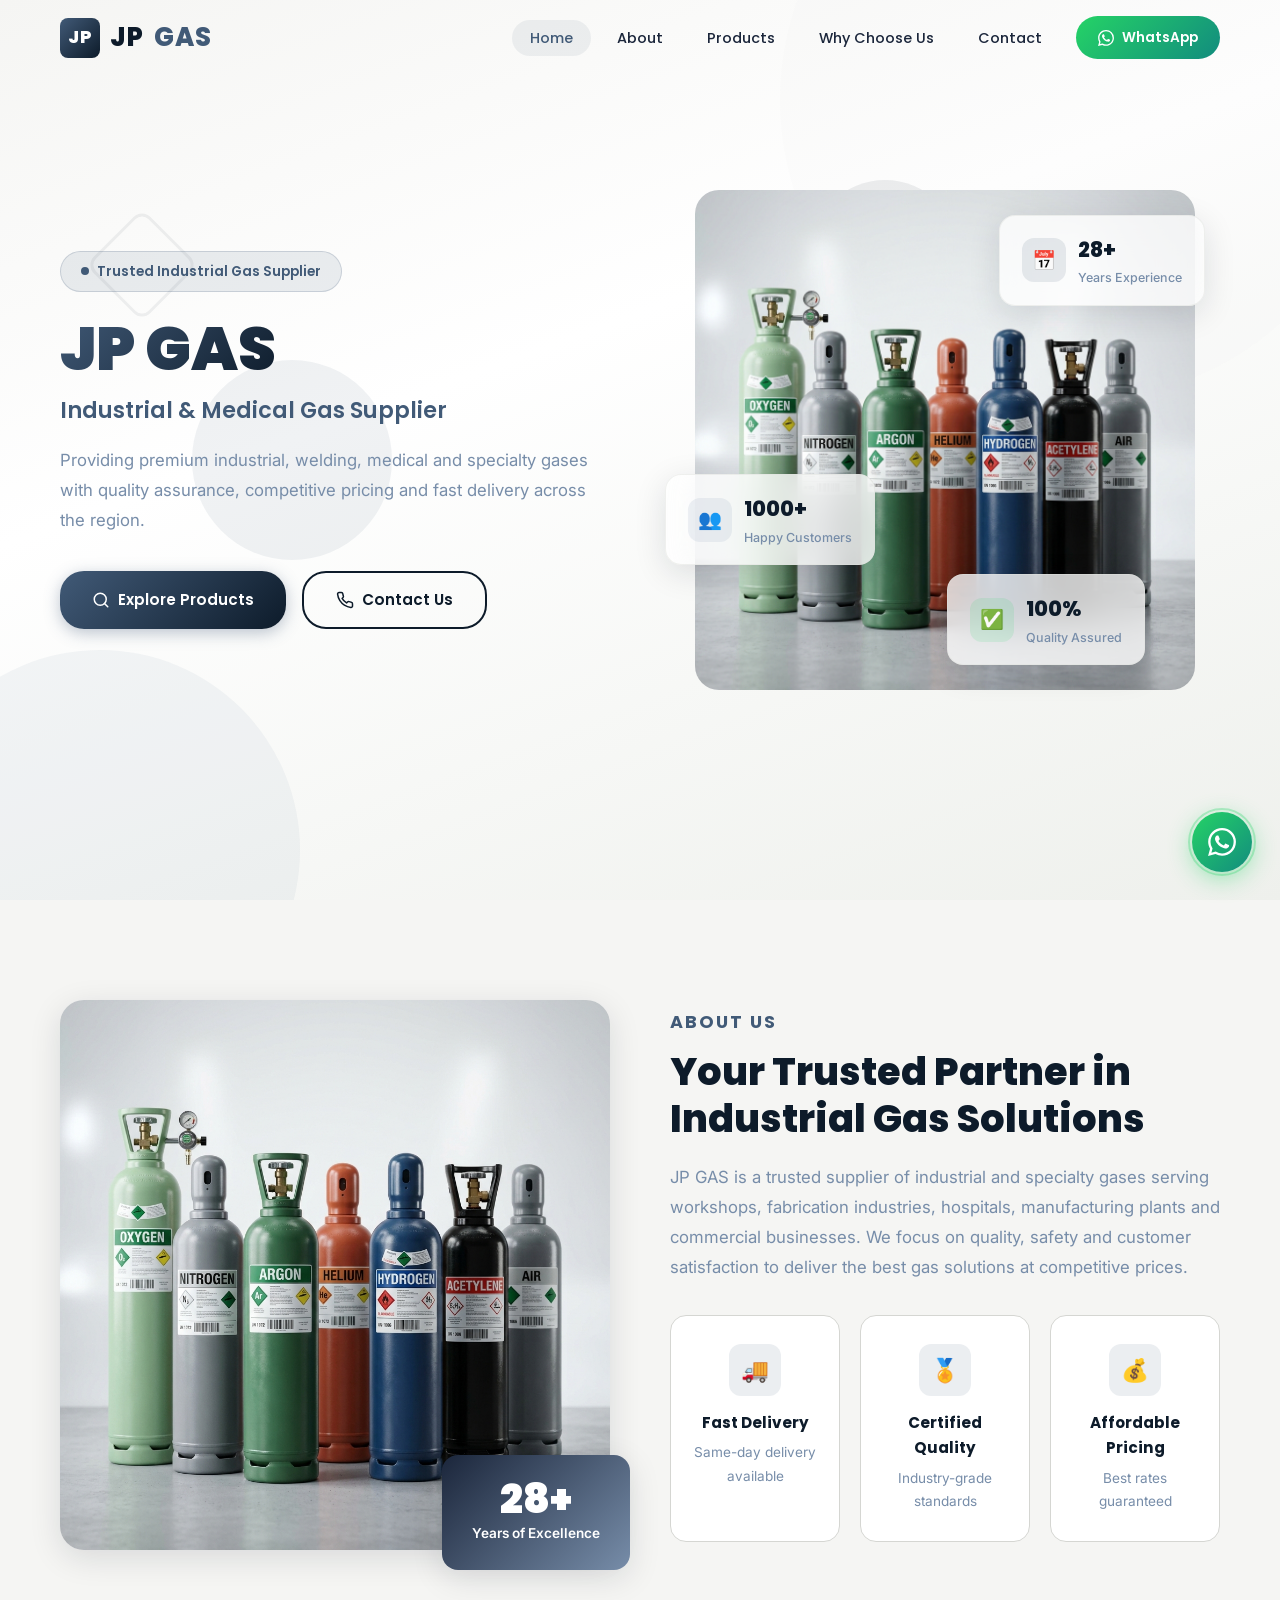
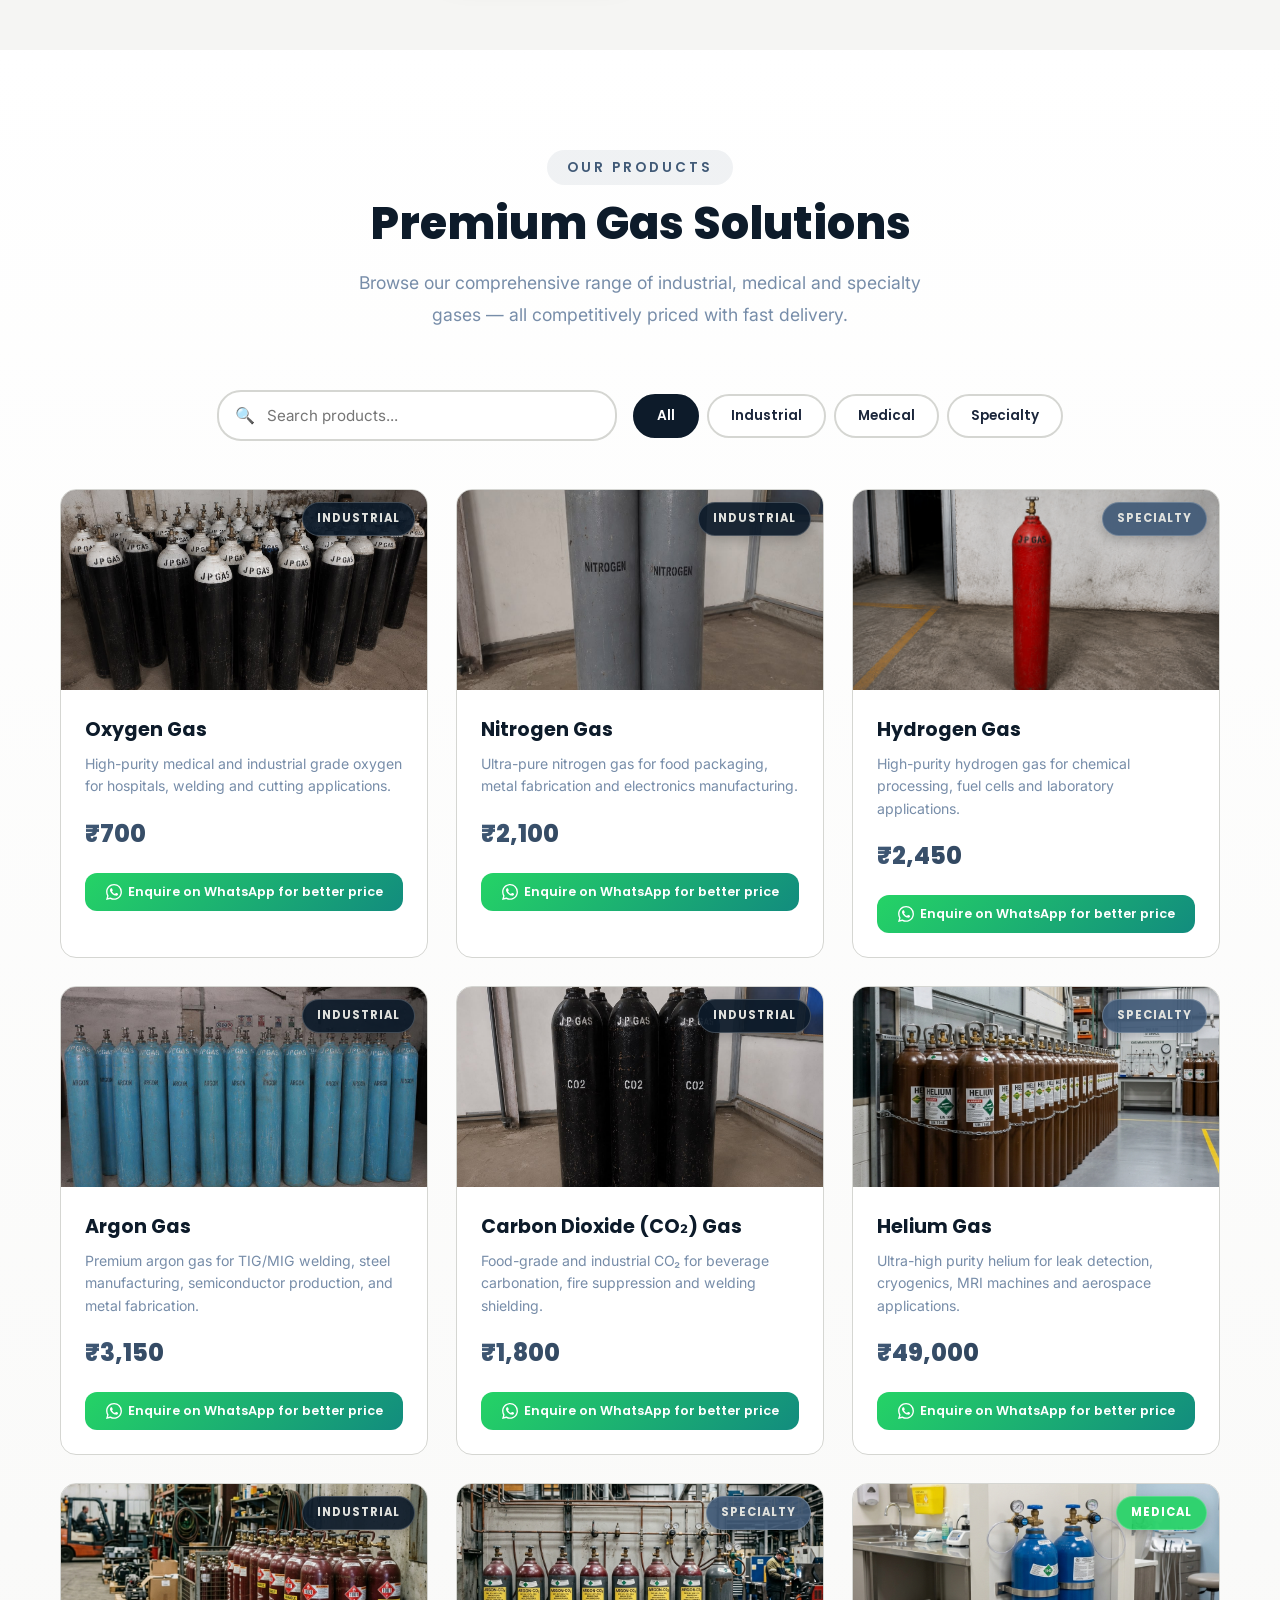
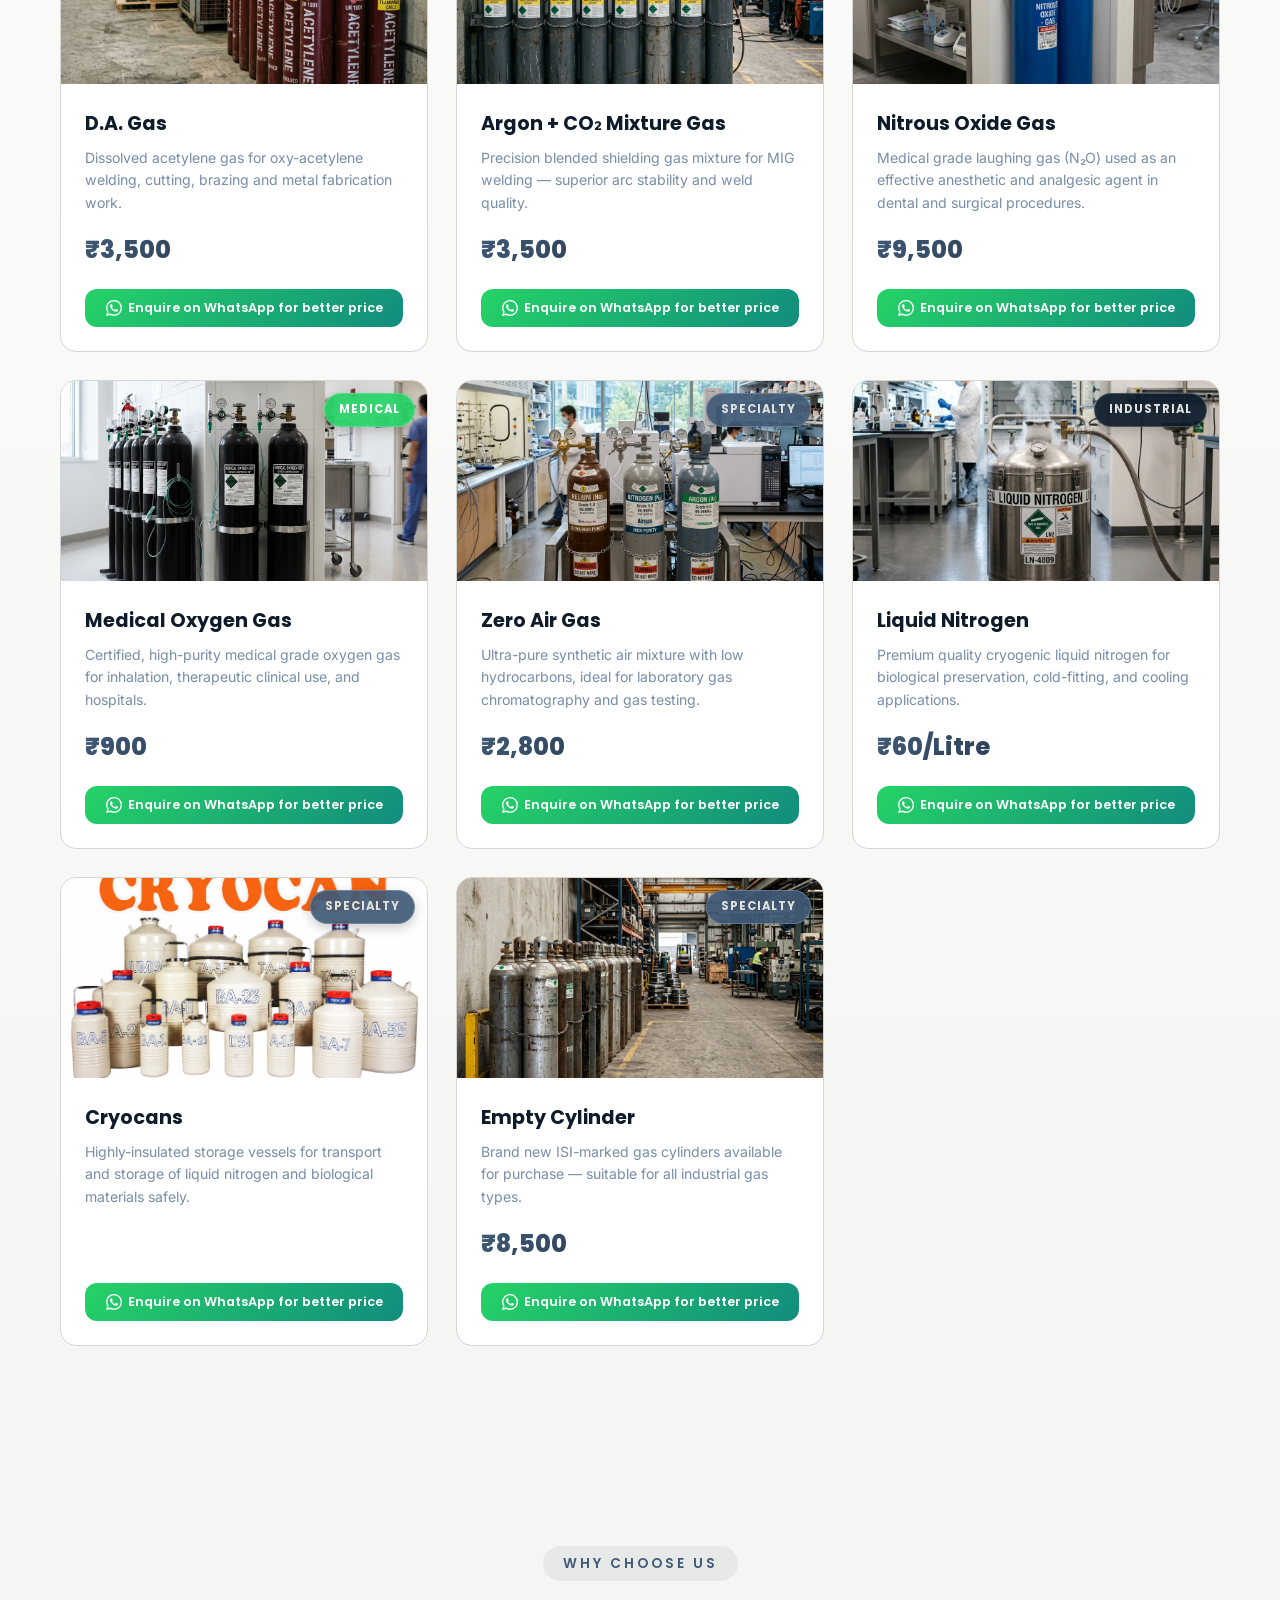
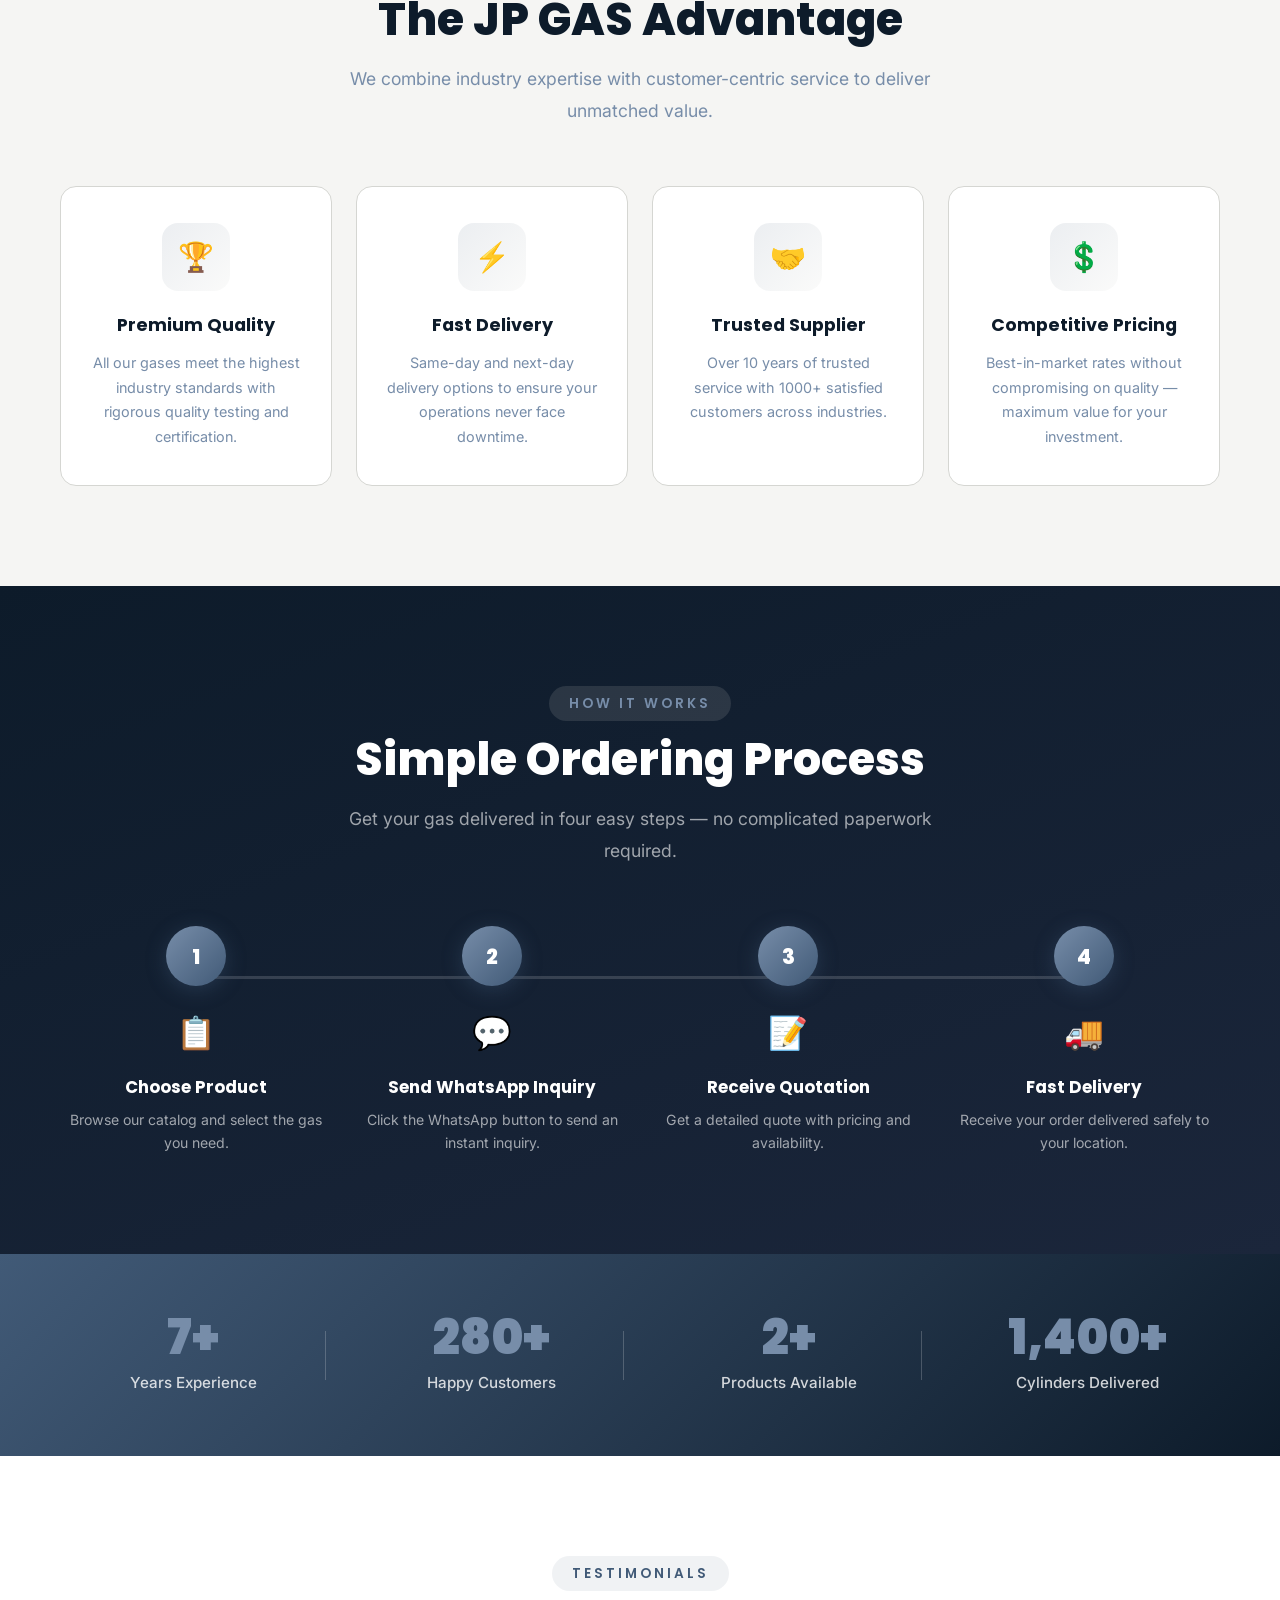
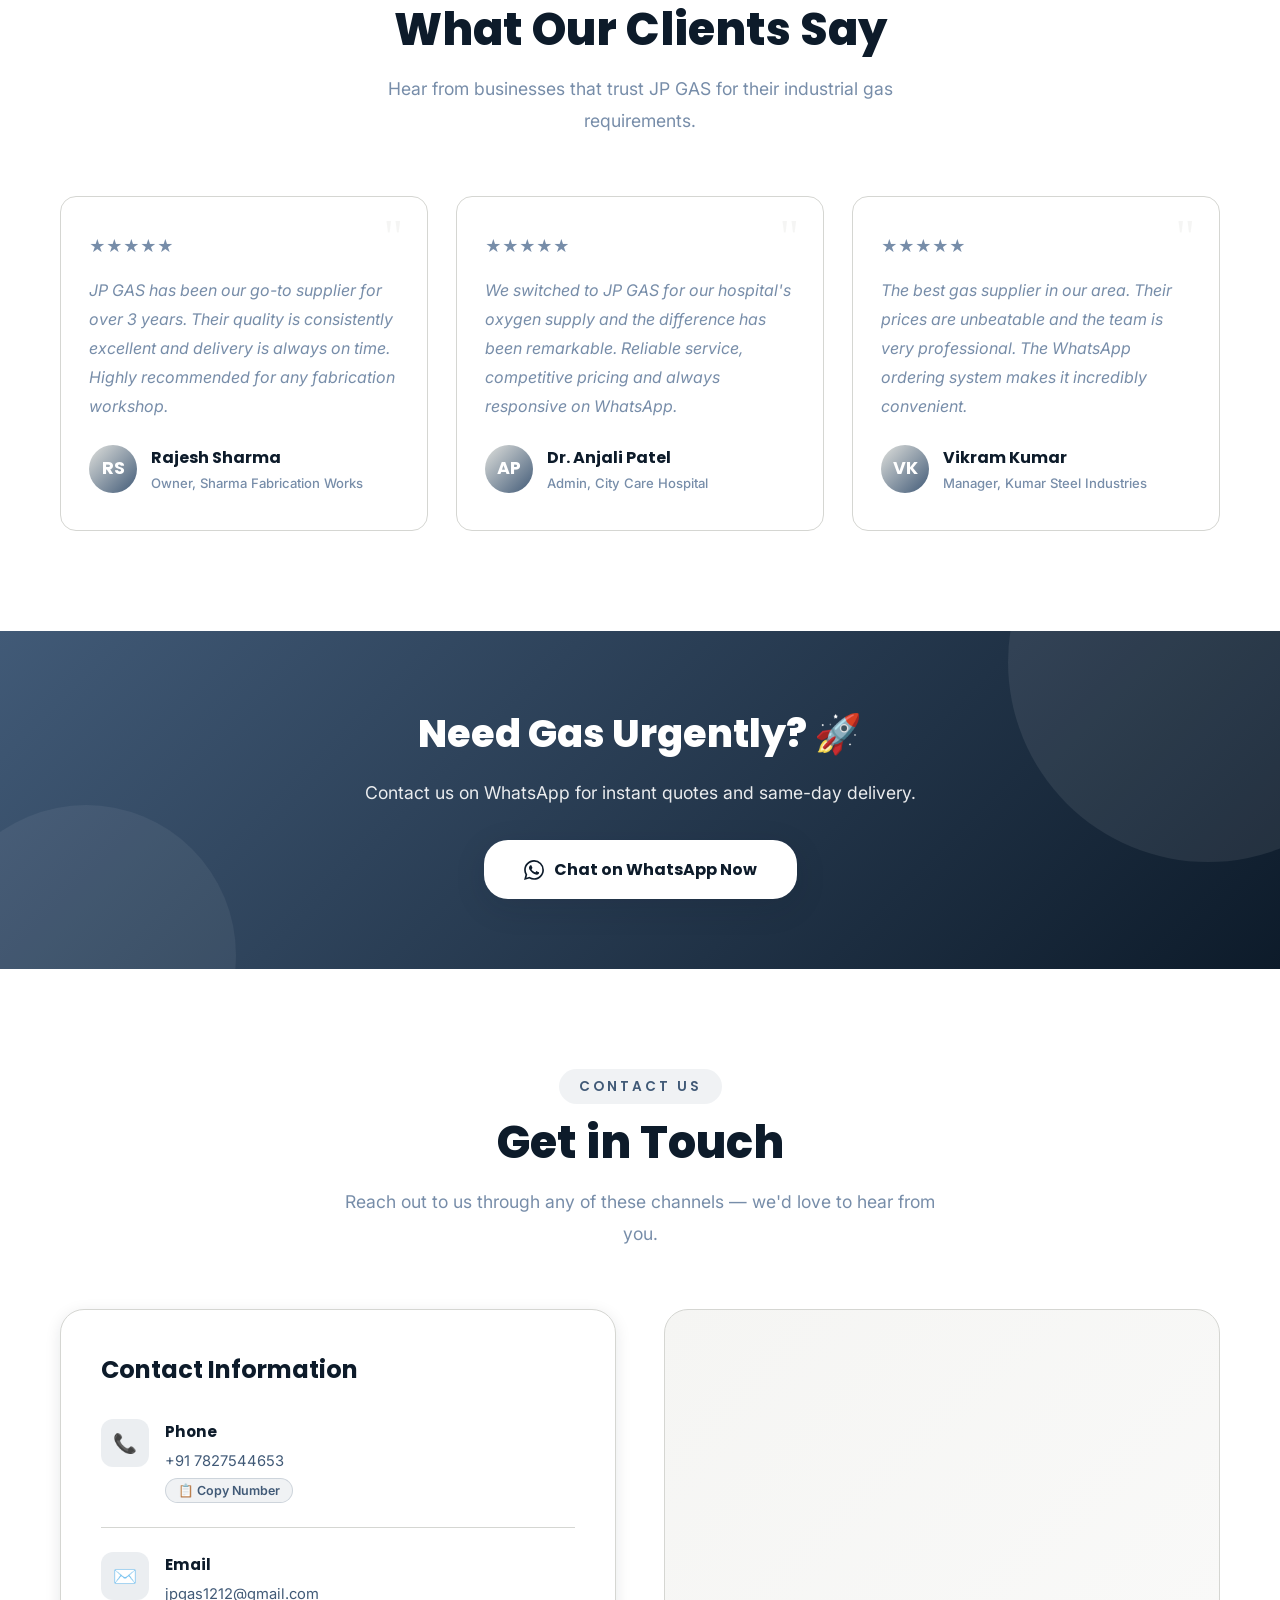
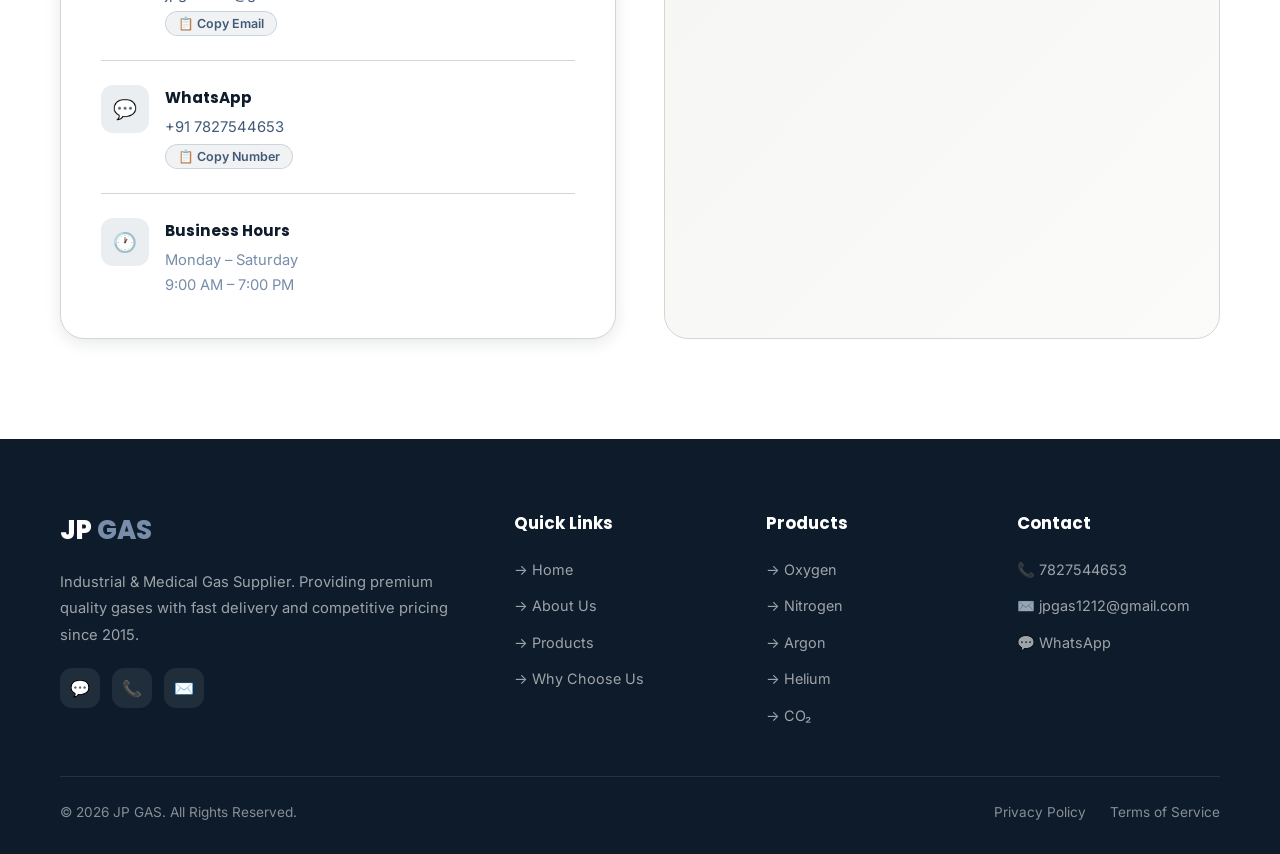
==== index.html @ a1e560f1 "feat: add hydrogen and medical oxygen product images and update asset references in index.html" ====
<!DOCTYPE html>
<html lang="en">
<head>
  <meta charset="UTF-8" />
  <meta name="viewport" content="width=device-width, initial-scale=1.0" />
  <title>JP GAS — Premium Industrial & Medical Gas Supplier</title>
  <meta name="description" content="JP GAS is a trusted supplier of industrial, welding, medical and specialty gases. Quality assured products with competitive pricing and fast delivery across the region." />

  <!-- Open Graph -->
  <meta property="og:title" content="JP GAS — Premium Industrial & Medical Gas Supplier" />
  <meta property="og:description" content="Providing premium industrial, welding, medical and specialty gases with quality assurance, competitive pricing and fast delivery." />
  <meta property="og:type" content="website" />
  <meta property="og:url" content="https://jpgas.in" />

  <!-- Favicon -->
  <link rel="icon" type="image/svg+xml" href="data:image/svg+xml,<svg xmlns='http://www.w3.org/2000/svg' viewBox='0 0 100 100'><text y='.9em' font-size='90'>⛽</text></svg>" />

  <!-- Google Fonts -->
  <link rel="preconnect" href="https://fonts.googleapis.com" />
  <link rel="preconnect" href="https://fonts.gstatic.com" crossorigin />
  <link href="https://fonts.googleapis.com/css2?family=Inter:wght@300;400;500;600;700;800;900&family=Poppins:wght@300;400;500;600;700;800;900&display=swap" rel="stylesheet" />

  <!-- Stylesheet -->
  <link rel="stylesheet" href="style.css" />
</head>
<body>

  <!-- ======== PRELOADER ======== -->
  <div class="preloader" id="preloader">
    <div class="preloader-content">
      <div class="preloader-logo">JP <span>GAS</span></div>
      <div class="preloader-bar"></div>
    </div>
  </div>

  <!-- ======== SCROLL PROGRESS ======== -->
  <div class="scroll-progress" id="scrollProgress"></div>

  <!-- ======== NAVBAR ======== -->
  <nav class="navbar" id="navbar">
    <div class="nav-container">
      <a href="#home" class="nav-logo">
        <div class="nav-logo-icon">JP</div>
        JP <span>GAS</span>
      </a>

      <ul class="nav-menu" id="navMenu">
        <li><a href="#home" class="nav-link active">Home</a></li>
        <li><a href="#about" class="nav-link">About</a></li>
        <li><a href="#products" class="nav-link">Products</a></li>
        <li><a href="#why-us" class="nav-link">Why Choose Us</a></li>
        <li><a href="#contact" class="nav-link">Contact</a></li>
        <li>
          <a href="https://wa.me/917827544653" target="_blank" rel="noopener" class="nav-wa-btn">
            <svg width="16" height="16" viewBox="0 0 24 24" fill="currentColor"><path d="M17.472 14.382c-.297-.149-1.758-.867-2.03-.967-.273-.099-.471-.148-.67.15-.197.297-.767.966-.94 1.164-.173.199-.347.223-.644.075-.297-.15-1.255-.463-2.39-1.475-.883-.788-1.48-1.761-1.653-2.059-.173-.297-.018-.458.13-.606.134-.133.298-.347.446-.52.149-.174.198-.298.298-.497.099-.198.05-.371-.025-.52-.075-.149-.669-1.612-.916-2.207-.242-.579-.487-.5-.669-.51-.173-.008-.371-.01-.57-.01-.198 0-.52.074-.792.372-.272.297-1.04 1.016-1.04 2.479 0 1.462 1.065 2.875 1.213 3.074.149.198 2.096 3.2 5.077 4.487.709.306 1.262.489 1.694.625.712.227 1.36.195 1.871.118.571-.085 1.758-.719 2.006-1.413.248-.694.248-1.289.173-1.413-.074-.124-.272-.198-.57-.347m-5.421 7.403h-.004a9.87 9.87 0 01-5.031-1.378l-.361-.214-3.741.982.998-3.648-.235-.374a9.86 9.86 0 01-1.51-5.26c.001-5.45 4.436-9.884 9.888-9.884 2.64 0 5.122 1.03 6.988 2.898a9.825 9.825 0 012.893 6.994c-.003 5.45-4.437 9.884-9.885 9.884m8.413-18.297A11.815 11.815 0 0012.05 0C5.495 0 .16 5.335.157 11.892c0 2.096.547 4.142 1.588 5.945L.057 24l6.305-1.654a11.882 11.882 0 005.683 1.448h.005c6.554 0 11.89-5.335 11.893-11.893a11.821 11.821 0 00-3.48-8.413z"/></svg>
            WhatsApp
          </a>
        </li>
      </ul>

      <div class="nav-hamburger" id="navHamburger" aria-label="Menu toggle">
        <span></span>
        <span></span>
        <span></span>
      </div>
    </div>
  </nav>

  <!-- ======== HERO SECTION ======== -->
  <section class="hero section" id="home">
    <div class="hero-bg-shapes">
      <div class="hero-shape hero-shape-1"></div>
      <div class="hero-shape hero-shape-2"></div>
      <div class="hero-shape hero-shape-3"></div>
      <div class="hero-shape hero-shape-4"></div>
      <div class="hero-geo hero-geo-1"></div>
      <div class="hero-geo hero-geo-2"></div>
    </div>

    <div class="container hero-container">
      <div class="hero-content">
        <div class="hero-badge">
          <span class="hero-badge-dot"></span>
          Trusted Industrial Gas Supplier
        </div>
        <h1 class="hero-title">
          <span>JP GAS</span>
        </h1>
        <p class="hero-subtitle">Industrial & Medical Gas Supplier</p>
        <p class="hero-description">
          Providing premium industrial, welding, medical and specialty gases with quality assurance, competitive pricing and fast delivery across the region.
        </p>
        <div class="hero-buttons">
          <a href="#products" class="btn btn-primary">
            <svg width="18" height="18" viewBox="0 0 24 24" fill="none" stroke="currentColor" stroke-width="2" stroke-linecap="round" stroke-linejoin="round"><circle cx="11" cy="11" r="8"/><line x1="21" y1="21" x2="16.65" y2="16.65"/></svg>
            Explore Products
          </a>
          <a href="#contact" class="btn btn-secondary">
            <svg width="18" height="18" viewBox="0 0 24 24" fill="none" stroke="currentColor" stroke-width="2" stroke-linecap="round" stroke-linejoin="round"><path d="M22 16.92v3a2 2 0 0 1-2.18 2 19.79 19.79 0 0 1-8.63-3.07 19.5 19.5 0 0 1-6-6 19.79 19.79 0 0 1-3.07-8.67A2 2 0 0 1 4.11 2h3a2 2 0 0 1 2 1.72c.127.96.361 1.903.7 2.81a2 2 0 0 1-.45 2.11L8.09 9.91a16 16 0 0 0 6 6l1.27-1.27a2 2 0 0 1 2.11-.45c.907.339 1.85.573 2.81.7A2 2 0 0 1 22 16.92z"/></svg>
            Contact Us
          </a>
        </div>
      </div>

      <div class="hero-visual">
        <div class="hero-image-wrapper">
          <div class="hero-image-glow"></div>
          <img src="images/hero-cylinders.png" alt="Industrial Gas Cylinders — JP GAS" loading="eager" />
          <div class="hero-stat hero-stat-1">
            <div class="hero-stat-icon blue">📅</div>
            <div>
              <div class="hero-stat-number" data-count="10">28+</div>
              <div class="hero-stat-label">Years Experience</div>
            </div>
          </div>
          <div class="hero-stat hero-stat-2">
            <div class="hero-stat-icon orange">👥</div>
            <div>
              <div class="hero-stat-number" data-count="1000">1000+</div>
              <div class="hero-stat-label">Happy Customers</div>
            </div>
          </div>
          <div class="hero-stat hero-stat-3">
            <div class="hero-stat-icon green">✅</div>
            <div>
              <div class="hero-stat-number">100%</div>
              <div class="hero-stat-label">Quality Assured</div>
            </div>
          </div>
        </div>
      </div>
    </div>
  </section>

  <!-- ======== ABOUT SECTION ======== -->
  <section class="about section" id="about">
    <div class="container">
      <div class="about-grid">
        <div class="about-visual fade-left">
          <img src="images/hero-cylinders.png" alt="JP GAS — About Us" class="about-image" loading="lazy" />
          <div class="about-experience-badge">
            <span class="number">28+</span>
            <span class="label">Years of Excellence</span>
          </div>
        </div>
        <div class="about-text fade-right">
          <h3>About Us</h3>
          <h2>Your Trusted Partner in Industrial Gas Solutions</h2>
          <p>
            JP GAS is a trusted supplier of industrial and specialty gases serving workshops, fabrication industries, hospitals, manufacturing plants and commercial businesses. We focus on quality, safety and customer satisfaction to deliver the best gas solutions at competitive prices.
          </p>
          <div class="about-features">
            <div class="feature-card stagger-1">
              <div class="feature-icon">🚚</div>
              <div class="feature-title">Fast Delivery</div>
              <div class="feature-text">Same-day delivery available</div>
            </div>
            <div class="feature-card stagger-2">
              <div class="feature-icon">🏅</div>
              <div class="feature-title">Certified Quality</div>
              <div class="feature-text">Industry-grade standards</div>
            </div>
            <div class="feature-card stagger-3">
              <div class="feature-icon">💰</div>
              <div class="feature-title">Affordable Pricing</div>
              <div class="feature-text">Best rates guaranteed</div>
            </div>
          </div>
        </div>
      </div>
    </div>
  </section>

  <!-- ======== PRODUCTS SECTION ======== -->
  <section class="products section" id="products">
    <div class="container">
      <div class="section-header fade-up">
        <span class="section-tag">Our Products</span>
        <h2 class="section-title">Premium Gas Solutions</h2>
        <p class="section-subtitle">Browse our comprehensive range of industrial, medical and specialty gases — all competitively priced with fast delivery.</p>
      </div>

      <div class="products-toolbar fade-up">
        <div class="search-wrapper">
          <span class="search-icon">🔍</span>
          <input type="text" id="productSearch" class="search-input" placeholder="Search products..." aria-label="Search products" />
        </div>
        <div class="filter-btns">
          <button class="filter-btn active" data-filter="all">All</button>
          <button class="filter-btn" data-filter="industrial">Industrial</button>
          <button class="filter-btn" data-filter="medical">Medical</button>
          <button class="filter-btn" data-filter="specialty">Specialty</button>
        </div>
      </div>

      <div class="products-grid" id="productsGrid">

        <!-- Oxygen -->
        <div class="product-card fade-up" data-category="industrial" data-name="Oxygen" data-price="₹700">
          <div class="product-image">
            <img src="images/oxygen.jpeg" alt="Oxygen Gas" />
            <span class="product-category-tag tag-industrial">Industrial</span>
          </div>
          <div class="product-info">
            <h3 class="product-name">Oxygen Gas</h3>
            <p class="product-description">High-purity medical and industrial grade oxygen for hospitals, welding and cutting applications.</p>
            <div class="product-price">₹700</div>
            <button class="product-whatsapp-btn" onclick="enquireWhatsApp('Oxygen','₹700')">
              <svg width="16" height="16" viewBox="0 0 24 24" fill="currentColor"><path d="M17.472 14.382c-.297-.149-1.758-.867-2.03-.967-.273-.099-.471-.148-.67.15-.197.297-.767.966-.94 1.164-.173.199-.347.223-.644.075-.297-.15-1.255-.463-2.39-1.475-.883-.788-1.48-1.761-1.653-2.059-.173-.297-.018-.458.13-.606.134-.133.298-.347.446-.52.149-.174.198-.298.298-.497.099-.198.05-.371-.025-.52-.075-.149-.669-1.612-.916-2.207-.242-.579-.487-.5-.669-.51-.173-.008-.371-.01-.57-.01-.198 0-.52.074-.792.372-.272.297-1.04 1.016-1.04 2.479 0 1.462 1.065 2.875 1.213 3.074.149.198 2.096 3.2 5.077 4.487.709.306 1.262.489 1.694.625.712.227 1.36.195 1.871.118.571-.085 1.758-.719 2.006-1.413.248-.694.248-1.289.173-1.413-.074-.124-.272-.198-.57-.347m-5.421 7.403h-.004a9.87 9.87 0 01-5.031-1.378l-.361-.214-3.741.982.998-3.648-.235-.374a9.86 9.86 0 01-1.51-5.26c.001-5.45 4.436-9.884 9.888-9.884 2.64 0 5.122 1.03 6.988 2.898a9.825 9.825 0 012.893 6.994c-.003 5.45-4.437 9.884-9.885 9.884m8.413-18.297A11.815 11.815 0 0012.05 0C5.495 0 .16 5.335.157 11.892c0 2.096.547 4.142 1.588 5.945L.057 24l6.305-1.654a11.882 11.882 0 005.683 1.448h.005c6.554 0 11.89-5.335 11.893-11.893a11.821 11.821 0 00-3.48-8.413z"/></svg>
              Enquire on WhatsApp for better price
            </button>
          </div>
        </div>

        <!-- Nitrogen -->
        <div class="product-card fade-up" data-category="industrial" data-name="Nitrogen" data-price="₹2100">
          <div class="product-image">
            <img src="images/nitrogen.jpeg" alt="Nitrogen Gas" />
            <span class="product-category-tag tag-industrial">Industrial</span>
          </div>
          <div class="product-info">
            <h3 class="product-name">Nitrogen Gas</h3>
            <p class="product-description">Ultra-pure nitrogen gas for food packaging, metal fabrication and electronics manufacturing.</p>
            <div class="product-price">₹2,100</div>
            <button class="product-whatsapp-btn" onclick="enquireWhatsApp('Nitrogen','₹2,100')">
              <svg width="16" height="16" viewBox="0 0 24 24" fill="currentColor"><path d="M17.472 14.382c-.297-.149-1.758-.867-2.03-.967-.273-.099-.471-.148-.67.15-.197.297-.767.966-.94 1.164-.173.199-.347.223-.644.075-.297-.15-1.255-.463-2.39-1.475-.883-.788-1.48-1.761-1.653-2.059-.173-.297-.018-.458.13-.606.134-.133.298-.347.446-.52.149-.174.198-.298.298-.497.099-.198.05-.371-.025-.52-.075-.149-.669-1.612-.916-2.207-.242-.579-.487-.5-.669-.51-.173-.008-.371-.01-.57-.01-.198 0-.52.074-.792.372-.272.297-1.04 1.016-1.04 2.479 0 1.462 1.065 2.875 1.213 3.074.149.198 2.096 3.2 5.077 4.487.709.306 1.262.489 1.694.625.712.227 1.36.195 1.871.118.571-.085 1.758-.719 2.006-1.413.248-.694.248-1.289.173-1.413-.074-.124-.272-.198-.57-.347m-5.421 7.403h-.004a9.87 9.87 0 01-5.031-1.378l-.361-.214-3.741.982.998-3.648-.235-.374a9.86 9.86 0 01-1.51-5.26c.001-5.45 4.436-9.884 9.888-9.884 2.64 0 5.122 1.03 6.988 2.898a9.825 9.825 0 012.893 6.994c-.003 5.45-4.437 9.884-9.885 9.884m8.413-18.297A11.815 11.815 0 0012.05 0C5.495 0 .16 5.335.157 11.892c0 2.096.547 4.142 1.588 5.945L.057 24l6.305-1.654a11.882 11.882 0 005.683 1.448h.005c6.554 0 11.89-5.335 11.893-11.893a11.821 11.821 0 00-3.48-8.413z"/></svg>
              Enquire on WhatsApp for better price
            </button>
          </div>
        </div>

        <!-- Hydrogen -->
        <div class="product-card fade-up" data-category="specialty" data-name="Hydrogen" data-price="₹2450">
          <div class="product-image">
            <img src="images/hydrogen1.png" alt="Hydrogen Gas" />
            <span class="product-category-tag tag-specialty">Specialty</span>
          </div>
          <div class="product-info">
            <h3 class="product-name">Hydrogen Gas</h3>
            <p class="product-description">High-purity hydrogen gas for chemical processing, fuel cells and laboratory applications.</p>
            <div class="product-price">₹2,450</div>
            <button class="product-whatsapp-btn" onclick="enquireWhatsApp('Hydrogen','₹2,450')">
              <svg width="16" height="16" viewBox="0 0 24 24" fill="currentColor"><path d="M17.472 14.382c-.297-.149-1.758-.867-2.03-.967-.273-.099-.471-.148-.67.15-.197.297-.767.966-.94 1.164-.173.199-.347.223-.644.075-.297-.15-1.255-.463-2.39-1.475-.883-.788-1.48-1.761-1.653-2.059-.173-.297-.018-.458.13-.606.134-.133.298-.347.446-.52.149-.174.198-.298.298-.497.099-.198.05-.371-.025-.52-.075-.149-.669-1.612-.916-2.207-.242-.579-.487-.5-.669-.51-.173-.008-.371-.01-.57-.01-.198 0-.52.074-.792.372-.272.297-1.04 1.016-1.04 2.479 0 1.462 1.065 2.875 1.213 3.074.149.198 2.096 3.2 5.077 4.487.709.306 1.262.489 1.694.625.712.227 1.36.195 1.871.118.571-.085 1.758-.719 2.006-1.413.248-.694.248-1.289.173-1.413-.074-.124-.272-.198-.57-.347m-5.421 7.403h-.004a9.87 9.87 0 01-5.031-1.378l-.361-.214-3.741.982.998-3.648-.235-.374a9.86 9.86 0 01-1.51-5.26c.001-5.45 4.436-9.884 9.888-9.884 2.64 0 5.122 1.03 6.988 2.898a9.825 9.825 0 012.893 6.994c-.003 5.45-4.437 9.884-9.885 9.884m8.413-18.297A11.815 11.815 0 0012.05 0C5.495 0 .16 5.335.157 11.892c0 2.096.547 4.142 1.588 5.945L.057 24l6.305-1.654a11.882 11.882 0 005.683 1.448h.005c6.554 0 11.89-5.335 11.893-11.893a11.821 11.821 0 00-3.48-8.413z"/></svg>
              Enquire on WhatsApp for better price
            </button>
          </div>
        </div>

        <!-- Argon -->
        <div class="product-card fade-up" data-category="industrial" data-name="Argon" data-price="₹3150">
          <div class="product-image">
            <img src="images/argon.jpeg" alt="Argon Gas" />
            <span class="product-category-tag tag-industrial">Industrial</span>
          </div>
          <div class="product-info">
            <h3 class="product-name">Argon Gas</h3>
            <p class="product-description">Premium argon gas for TIG/MIG welding, steel manufacturing, semiconductor production, and metal fabrication.</p>
            <div class="product-price">₹3,150</div>
            <button class="product-whatsapp-btn" onclick="enquireWhatsApp('Argon','₹3,150')">
              <svg width="16" height="16" viewBox="0 0 24 24" fill="currentColor"><path d="M17.472 14.382c-.297-.149-1.758-.867-2.03-.967-.273-.099-.471-.148-.67.15-.197.297-.767.966-.94 1.164-.173.199-.347.223-.644.075-.297-.15-1.255-.463-2.39-1.475-.883-.788-1.48-1.761-1.653-2.059-.173-.297-.018-.458.13-.606.134-.133.298-.347.446-.52.149-.174.198-.298.298-.497.099-.198.05-.371-.025-.52-.075-.149-.669-1.612-.916-2.207-.242-.579-.487-.5-.669-.51-.173-.008-.371-.01-.57-.01-.198 0-.52.074-.792.372-.272.297-1.04 1.016-1.04 2.479 0 1.462 1.065 2.875 1.213 3.074.149.198 2.096 3.2 5.077 4.487.709.306 1.262.489 1.694.625.712.227 1.36.195 1.871.118.571-.085 1.758-.719 2.006-1.413.248-.694.248-1.289.173-1.413-.074-.124-.272-.198-.57-.347m-5.421 7.403h-.004a9.87 9.87 0 01-5.031-1.378l-.361-.214-3.741.982.998-3.648-.235-.374a9.86 9.86 0 01-1.51-5.26c.001-5.45 4.436-9.884 9.888-9.884 2.64 0 5.122 1.03 6.988 2.898a9.825 9.825 0 012.893 6.994c-.003 5.45-4.437 9.884-9.885 9.884m8.413-18.297A11.815 11.815 0 0012.05 0C5.495 0 .16 5.335.157 11.892c0 2.096.547 4.142 1.588 5.945L.057 24l6.305-1.654a11.882 11.882 0 005.683 1.448h.005c6.554 0 11.89-5.335 11.893-11.893a11.821 11.821 0 00-3.48-8.413z"/></svg>
              Enquire on WhatsApp for better price
            </button>
          </div>
        </div>

        <!-- Carbon Dioxide -->
        <div class="product-card fade-up" data-category="industrial" data-name="Carbon Dioxide" data-price="₹1800">
          <div class="product-image">
            <img src="images/co2.jpeg" alt="Carbon Dioxide Gas" />
            <span class="product-category-tag tag-industrial">Industrial</span>
          </div>
          <div class="product-info">
            <h3 class="product-name">Carbon Dioxide (CO₂) Gas</h3>
            <p class="product-description">Food-grade and industrial CO₂ for beverage carbonation, fire suppression and welding shielding.</p>
            <div class="product-price">₹1,800</div>
            <button class="product-whatsapp-btn" onclick="enquireWhatsApp('Carbon Dioxide (CO₂)','₹1,800')">
              <svg width="16" height="16" viewBox="0 0 24 24" fill="currentColor"><path d="M17.472 14.382c-.297-.149-1.758-.867-2.03-.967-.273-.099-.471-.148-.67.15-.197.297-.767.966-.94 1.164-.173.199-.347.223-.644.075-.297-.15-1.255-.463-2.39-1.475-.883-.788-1.48-1.761-1.653-2.059-.173-.297-.018-.458.13-.606.134-.133.298-.347.446-.52.149-.174.198-.298.298-.497.099-.198.05-.371-.025-.52-.075-.149-.669-1.612-.916-2.207-.242-.579-.487-.5-.669-.51-.173-.008-.371-.01-.57-.01-.198 0-.52.074-.792.372-.272.297-1.04 1.016-1.04 2.479 0 1.462 1.065 2.875 1.213 3.074.149.198 2.096 3.2 5.077 4.487.709.306 1.262.489 1.694.625.712.227 1.36.195 1.871.118.571-.085 1.758-.719 2.006-1.413.248-.694.248-1.289.173-1.413-.074-.124-.272-.198-.57-.347m-5.421 7.403h-.004a9.87 9.87 0 01-5.031-1.378l-.361-.214-3.741.982.998-3.648-.235-.374a9.86 9.86 0 01-1.51-5.26c.001-5.45 4.436-9.884 9.888-9.884 2.64 0 5.122 1.03 6.988 2.898a9.825 9.825 0 012.893 6.994c-.003 5.45-4.437 9.884-9.885 9.884m8.413-18.297A11.815 11.815 0 0012.05 0C5.495 0 .16 5.335.157 11.892c0 2.096.547 4.142 1.588 5.945L.057 24l6.305-1.654a11.882 11.882 0 005.683 1.448h.005c6.554 0 11.89-5.335 11.893-11.893a11.821 11.821 0 00-3.48-8.413z"/></svg>
              Enquire on WhatsApp for better price
            </button>
          </div>
        </div>

        <!-- Helium -->
        <div class="product-card fade-up" data-category="specialty" data-name="Helium" data-price="₹49000">
          <div class="product-image">
            <img src="images/helium.jpeg" alt="Helium Gas" />
            <span class="product-category-tag tag-specialty">Specialty</span>
          </div>
          <div class="product-info">
            <h3 class="product-name">Helium Gas</h3>
            <p class="product-description">Ultra-high purity helium for leak detection, cryogenics, MRI machines and aerospace applications.</p>
            <div class="product-price">₹49,000</div>
            <button class="product-whatsapp-btn" onclick="enquireWhatsApp('Helium','₹49,000')">
              <svg width="16" height="16" viewBox="0 0 24 24" fill="currentColor"><path d="M17.472 14.382c-.297-.149-1.758-.867-2.03-.967-.273-.099-.471-.148-.67.15-.197.297-.767.966-.94 1.164-.173.199-.347.223-.644.075-.297-.15-1.255-.463-2.39-1.475-.883-.788-1.48-1.761-1.653-2.059-.173-.297-.018-.458.13-.606.134-.133.298-.347.446-.52.149-.174.198-.298.298-.497.099-.198.05-.371-.025-.52-.075-.149-.669-1.612-.916-2.207-.242-.579-.487-.5-.669-.51-.173-.008-.371-.01-.57-.01-.198 0-.52.074-.792.372-.272.297-1.04 1.016-1.04 2.479 0 1.462 1.065 2.875 1.213 3.074.149.198 2.096 3.2 5.077 4.487.709.306 1.262.489 1.694.625.712.227 1.36.195 1.871.118.571-.085 1.758-.719 2.006-1.413.248-.694.248-1.289.173-1.413-.074-.124-.272-.198-.57-.347m-5.421 7.403h-.004a9.87 9.87 0 01-5.031-1.378l-.361-.214-3.741.982.998-3.648-.235-.374a9.86 9.86 0 01-1.51-5.26c.001-5.45 4.436-9.884 9.888-9.884 2.64 0 5.122 1.03 6.988 2.898a9.825 9.825 0 012.893 6.994c-.003 5.45-4.437 9.884-9.885 9.884m8.413-18.297A11.815 11.815 0 0012.05 0C5.495 0 .16 5.335.157 11.892c0 2.096.547 4.142 1.588 5.945L.057 24l6.305-1.654a11.882 11.882 0 005.683 1.448h.005c6.554 0 11.89-5.335 11.893-11.893a11.821 11.821 0 00-3.48-8.413z"/></svg>
              Enquire on WhatsApp for better price
            </button>
          </div>
        </div>

        <!-- D.A. Gas -->
        <div class="product-card fade-up" data-category="industrial" data-name="D.A. Gas" data-price="₹3500">
          <div class="product-image">
            <img src="images/da_gas.jpeg" alt="D.A. Gas" />
            <span class="product-category-tag tag-industrial">Industrial</span>
          </div>
          <div class="product-info">
            <h3 class="product-name">D.A. Gas</h3>
            <p class="product-description">Dissolved acetylene gas for oxy-acetylene welding, cutting, brazing and metal fabrication work.</p>
            <div class="product-price">₹3,500</div>
            <button class="product-whatsapp-btn" onclick="enquireWhatsApp('D.A. Gas','₹3,500')">
              <svg width="16" height="16" viewBox="0 0 24 24" fill="currentColor"><path d="M17.472 14.382c-.297-.149-1.758-.867-2.03-.967-.273-.099-.471-.148-.67.15-.197.297-.767.966-.94 1.164-.173.199-.347.223-.644.075-.297-.15-1.255-.463-2.39-1.475-.883-.788-1.48-1.761-1.653-2.059-.173-.297-.018-.458.13-.606.134-.133.298-.347.446-.52.149-.174.198-.298.298-.497.099-.198.05-.371-.025-.52-.075-.149-.669-1.612-.916-2.207-.242-.579-.487-.5-.669-.51-.173-.008-.371-.01-.57-.01-.198 0-.52.074-.792.372-.272.297-1.04 1.016-1.04 2.479 0 1.462 1.065 2.875 1.213 3.074.149.198 2.096 3.2 5.077 4.487.709.306 1.262.489 1.694.625.712.227 1.36.195 1.871.118.571-.085 1.758-.719 2.006-1.413.248-.694.248-1.289.173-1.413-.074-.124-.272-.198-.57-.347m-5.421 7.403h-.004a9.87 9.87 0 01-5.031-1.378l-.361-.214-3.741.982.998-3.648-.235-.374a9.86 9.86 0 01-1.51-5.26c.001-5.45 4.436-9.884 9.888-9.884 2.64 0 5.122 1.03 6.988 2.898a9.825 9.825 0 012.893 6.994c-.003 5.45-4.437 9.884-9.885 9.884m8.413-18.297A11.815 11.815 0 0012.05 0C5.495 0 .16 5.335.157 11.892c0 2.096.547 4.142 1.588 5.945L.057 24l6.305-1.654a11.882 11.882 0 005.683 1.448h.005c6.554 0 11.89-5.335 11.893-11.893a11.821 11.821 0 00-3.48-8.413z"/></svg>
              Enquire on WhatsApp for better price
            </button>
          </div>
        </div>

        <!-- Argon + CO₂ Mixture -->
        <div class="product-card fade-up" data-category="specialty" data-name="Argon + CO₂ Mixture" data-price="₹3500">
          <div class="product-image">
            <img src="images/argon_co2.jpeg" alt="Argon + CO₂ Mixture Gas" />
            <span class="product-category-tag tag-specialty">Specialty</span>
          </div>
          <div class="product-info">
            <h3 class="product-name">Argon + CO₂ Mixture Gas</h3>
            <p class="product-description">Precision blended shielding gas mixture for MIG welding — superior arc stability and weld quality.</p>
            <div class="product-price">₹3,500</div>
            <button class="product-whatsapp-btn" onclick="enquireWhatsApp('Argon + CO₂ Mixture','₹3,500')">
              <svg width="16" height="16" viewBox="0 0 24 24" fill="currentColor"><path d="M17.472 14.382c-.297-.149-1.758-.867-2.03-.967-.273-.099-.471-.148-.67.15-.197.297-.767.966-.94 1.164-.173.199-.347.223-.644.075-.297-.15-1.255-.463-2.39-1.475-.883-.788-1.48-1.761-1.653-2.059-.173-.297-.018-.458.13-.606.134-.133.298-.347.446-.52.149-.174.198-.298.298-.497.099-.198.05-.371-.025-.52-.075-.149-.669-1.612-.916-2.207-.242-.579-.487-.5-.669-.51-.173-.008-.371-.01-.57-.01-.198 0-.52.074-.792.372-.272.297-1.04 1.016-1.04 2.479 0 1.462 1.065 2.875 1.213 3.074.149.198 2.096 3.2 5.077 4.487.709.306 1.262.489 1.694.625.712.227 1.36.195 1.871.118.571-.085 1.758-.719 2.006-1.413.248-.694.248-1.289.173-1.413-.074-.124-.272-.198-.57-.347m-5.421 7.403h-.004a9.87 9.87 0 01-5.031-1.378l-.361-.214-3.741.982.998-3.648-.235-.374a9.86 9.86 0 01-1.51-5.26c.001-5.45 4.436-9.884 9.888-9.884 2.64 0 5.122 1.03 6.988 2.898a9.825 9.825 0 012.893 6.994c-.003 5.45-4.437 9.884-9.885 9.884m8.413-18.297A11.815 11.815 0 0012.05 0C5.495 0 .16 5.335.157 11.892c0 2.096.547 4.142 1.588 5.945L.057 24l6.305-1.654a11.882 11.882 0 005.683 1.448h.005c6.554 0 11.89-5.335 11.893-11.893a11.821 11.821 0 00-3.48-8.413z"/></svg>
              Enquire on WhatsApp for better price
            </button>
          </div>
        </div>

        <!-- Nitrous Oxide Gas -->
        <div class="product-card fade-up" data-category="medical" data-name="Nitrous Oxide" data-price="₹9500">
          <div class="product-image">
            <img src="images/nitrous_oxide.jpeg" alt="Nitrous Oxide Gas" />
            <span class="product-category-tag tag-medical">Medical</span>
          </div>
          <div class="product-info">
            <h3 class="product-name">Nitrous Oxide Gas</h3>
            <p class="product-description">Medical grade laughing gas (N₂O) used as an effective anesthetic and analgesic agent in dental and surgical procedures.</p>
            <div class="product-price">₹9,500</div>
            <button class="product-whatsapp-btn" onclick="enquireWhatsApp('Nitrous Oxide Gas','₹9,500')">
              <svg width="16" height="16" viewBox="0 0 24 24" fill="currentColor"><path d="M17.472 14.382c-.297-.149-1.758-.867-2.03-.967-.273-.099-.471-.148-.67.15-.197.297-.767.966-.94 1.164-.173.199-.347.223-.644.075-.297-.15-1.255-.463-2.39-1.475-.883-.788-1.48-1.761-1.653-2.059-.173-.297-.018-.458.13-.606.134-.133.298-.347.446-.52.149-.174.198-.298.298-.497.099-.198.05-.371-.025-.52-.075-.149-.669-1.612-.916-2.207-.242-.579-.487-.5-.669-.51-.173-.008-.371-.01-.57-.01-.198 0-.52.074-.792.372-.272.297-1.04 1.016-1.04 2.479 0 1.462 1.065 2.875 1.213 3.074.149.198 2.096 3.2 5.077 4.487.709.306 1.262.489 1.694.625.712.227 1.36.195 1.871.118.571-.085 1.758-.719 2.006-1.413.248-.694.248-1.289.173-1.413-.074-.124-.272-.198-.57-.347m-5.421 7.403h-.004a9.87 9.87 0 01-5.031-1.378l-.361-.214-3.741.982.998-3.648-.235-.374a9.86 9.86 0 01-1.51-5.26c.001-5.45 4.436-9.884 9.888-9.884 2.64 0 5.122 1.03 6.988 2.898a9.825 9.825 0 012.893 6.994c-.003 5.45-4.437 9.884-9.885 9.884m8.413-18.297A11.815 11.815 0 0012.05 0C5.495 0 .16 5.335.157 11.892c0 2.096.547 4.142 1.588 5.945L.057 24l6.305-1.654a11.882 11.882 0 005.683 1.448h.005c6.554 0 11.89-5.335 11.893-11.893a11.821 11.821 0 00-3.48-8.413z"/></svg>
              Enquire on WhatsApp for better price
            </button>
          </div>
        </div>

        <!-- Medical Oxygen Gas -->
        <div class="product-card fade-up" data-category="medical" data-name="Medical Oxygen" data-price="₹900">
          <div class="product-image">
            <img src="images/medicaloxy.png" alt="Medical Oxygen Gas" />
            <span class="product-category-tag tag-medical">Medical</span>
          </div>
          <div class="product-info">
            <h3 class="product-name">Medical Oxygen Gas</h3>
            <p class="product-description">Certified, high-purity medical grade oxygen gas for inhalation, therapeutic clinical use, and hospitals.</p>
            <div class="product-price">₹900</div>
            <button class="product-whatsapp-btn" onclick="enquireWhatsApp('Medical Oxygen Gas','₹900')">
              <svg width="16" height="16" viewBox="0 0 24 24" fill="currentColor"><path d="M17.472 14.382c-.297-.149-1.758-.867-2.03-.967-.273-.099-.471-.148-.67.15-.197.297-.767.966-.94 1.164-.173.199-.347.223-.644.075-.297-.15-1.255-.463-2.39-1.475-.883-.788-1.48-1.761-1.653-2.059-.173-.297-.018-.458.13-.606.134-.133.298-.347.446-.52.149-.174.198-.298.298-.497.099-.198.05-.371-.025-.52-.075-.149-.669-1.612-.916-2.207-.242-.579-.487-.5-.669-.51-.173-.008-.371-.01-.57-.01-.198 0-.52.074-.792.372-.272.297-1.04 1.016-1.04 2.479 0 1.462 1.065 2.875 1.213 3.074.149.198 2.096 3.2 5.077 4.487.709.306 1.262.489 1.694.625.712.227 1.36.195 1.871.118.571-.085 1.758-.719 2.006-1.413.248-.694.248-1.289.173-1.413-.074-.124-.272-.198-.57-.347m-5.421 7.403h-.004a9.87 9.87 0 01-5.031-1.378l-.361-.214-3.741.982.998-3.648-.235-.374a9.86 9.86 0 01-1.51-5.26c.001-5.45 4.436-9.884 9.888-9.884 2.64 0 5.122 1.03 6.988 2.898a9.825 9.825 0 012.893 6.994c-.003 5.45-4.437 9.884-9.885 9.884m8.413-18.297A11.815 11.815 0 0012.05 0C5.495 0 .16 5.335.157 11.892c0 2.096.547 4.142 1.588 5.945L.057 24l6.305-1.654a11.882 11.882 0 005.683 1.448h.005c6.554 0 11.89-5.335 11.893-11.893a11.821 11.821 0 00-3.48-8.413z"/></svg>
              Enquire on WhatsApp for better price
            </button>
          </div>
        </div>

        <!-- Zero Air Gas -->
        <div class="product-card fade-up" data-category="specialty" data-name="Zero Air" data-price="₹2800">
          <div class="product-image">
            <img src="images/zero_air.jpeg" alt="Zero Air Gas" />
            <span class="product-category-tag tag-specialty">Specialty</span>
          </div>
          <div class="product-info">
            <h3 class="product-name">Zero Air Gas</h3>
            <p class="product-description">Ultra-pure synthetic air mixture with low hydrocarbons, ideal for laboratory gas chromatography and gas testing.</p>
            <div class="product-price">₹2,800</div>
            <button class="product-whatsapp-btn" onclick="enquireWhatsApp('Zero Air Gas','₹2,800')">
              <svg width="16" height="16" viewBox="0 0 24 24" fill="currentColor"><path d="M17.472 14.382c-.297-.149-1.758-.867-2.03-.967-.273-.099-.471-.148-.67.15-.197.297-.767.966-.94 1.164-.173.199-.347.223-.644.075-.297-.15-1.255-.463-2.39-1.475-.883-.788-1.48-1.761-1.653-2.059-.173-.297-.018-.458.13-.606.134-.133.298-.347.446-.52.149-.174.198-.298.298-.497.099-.198.05-.371-.025-.52-.075-.149-.669-1.612-.916-2.207-.242-.579-.487-.5-.669-.51-.173-.008-.371-.01-.57-.01-.198 0-.52.074-.792.372-.272.297-1.04 1.016-1.04 2.479 0 1.462 1.065 2.875 1.213 3.074.149.198 2.096 3.2 5.077 4.487.709.306 1.262.489 1.694.625.712.227 1.36.195 1.871.118.571-.085 1.758-.719 2.006-1.413.248-.694.248-1.289.173-1.413-.074-.124-.272-.198-.57-.347m-5.421 7.403h-.004a9.87 9.87 0 01-5.031-1.378l-.361-.214-3.741.982.998-3.648-.235-.374a9.86 9.86 0 01-1.51-5.26c.001-5.45 4.436-9.884 9.888-9.884 2.64 0 5.122 1.03 6.988 2.898a9.825 9.825 0 012.893 6.994c-.003 5.45-4.437 9.884-9.885 9.884m8.413-18.297A11.815 11.815 0 0012.05 0C5.495 0 .16 5.335.157 11.892c0 2.096.547 4.142 1.588 5.945L.057 24l6.305-1.654a11.882 11.882 0 005.683 1.448h.005c6.554 0 11.89-5.335 11.893-11.893a11.821 11.821 0 00-3.48-8.413z"/></svg>
              Enquire on WhatsApp for better price
            </button>
          </div>
        </div>

        <!-- Liquid Nitrogen -->
        <div class="product-card fade-up" data-category="industrial" data-name="Liquid Nitrogen" data-price="₹4500">
          <div class="product-image">
            <img src="images/liquid_nitrogen.jpeg" alt="Liquid Nitrogen" />
            <span class="product-category-tag tag-industrial">Industrial</span>
          </div>
          <div class="product-info">
            <h3 class="product-name">Liquid Nitrogen</h3>
            <p class="product-description">Premium quality cryogenic liquid nitrogen for biological preservation, cold-fitting, and cooling applications.</p>
            <div class="product-price">₹60/Litre</div>
            <button class="product-whatsapp-btn" onclick="enquireWhatsApp('Liquid Nitrogen','₹4,500')">
              <svg width="16" height="16" viewBox="0 0 24 24" fill="currentColor"><path d="M17.472 14.382c-.297-.149-1.758-.867-2.03-.967-.273-.099-.471-.148-.67.15-.197.297-.767.966-.94 1.164-.173.199-.347.223-.644.075-.297-.15-1.255-.463-2.39-1.475-.883-.788-1.48-1.761-1.653-2.059-.173-.297-.018-.458.13-.606.134-.133.298-.347.446-.52.149-.174.198-.298.298-.497.099-.198.05-.371-.025-.52-.075-.149-.669-1.612-.916-2.207-.242-.579-.487-.5-.669-.51-.173-.008-.371-.01-.57-.01-.198 0-.52.074-.792.372-.272.297-1.04 1.016-1.04 2.479 0 1.462 1.065 2.875 1.213 3.074.149.198 2.096 3.2 5.077 4.487.709.306 1.262.489 1.694.625.712.227 1.36.195 1.871.118.571-.085 1.758-.719 2.006-1.413.248-.694.248-1.289.173-1.413-.074-.124-.272-.198-.57-.347m-5.421 7.403h-.004a9.87 9.87 0 01-5.031-1.378l-.361-.214-3.741.982.998-3.648-.235-.374a9.86 9.86 0 01-1.51-5.26c.001-5.45 4.436-9.884 9.888-9.884 2.64 0 5.122 1.03 6.988 2.898a9.825 9.825 0 012.893 6.994c-.003 5.45-4.437 9.884-9.885 9.884m8.413-18.297A11.815 11.815 0 0012.05 0C5.495 0 .16 5.335.157 11.892c0 2.096.547 4.142 1.588 5.945L.057 24l6.305-1.654a11.882 11.882 0 005.683 1.448h.005c6.554 0 11.89-5.335 11.893-11.893a11.821 11.821 0 00-3.48-8.413z"/></svg>
              Enquire on WhatsApp for better price
            </button>
          </div>
        </div>

        <!-- Cryocans -->
        <div class="product-card fade-up" data-category="specialty" data-name="Cryocans" data-price="₹14500">
          <div class="product-image">
            <img src="images/cryocan.jpeg" alt="Cryocans" />
            <span class="product-category-tag tag-specialty">Specialty</span>
          </div>
          <div class="product-info">
            <h3 class="product-name">Cryocans</h3>
            <p class="product-description">Highly-insulated storage vessels for transport and storage of liquid nitrogen and biological materials safely.</p>
            <div class="product-price"><br></div>
            <button class="product-whatsapp-btn" onclick="enquireWhatsApp('Cryocans','₹14,500')">
              <svg width="16" height="16" viewBox="0 0 24 24" fill="currentColor"><path d="M17.472 14.382c-.297-.149-1.758-.867-2.03-.967-.273-.099-.471-.148-.67.15-.197.297-.767.966-.94 1.164-.173.199-.347.223-.644.075-.297-.15-1.255-.463-2.39-1.475-.883-.788-1.48-1.761-1.653-2.059-.173-.297-.018-.458.13-.606.134-.133.298-.347.446-.52.149-.174.198-.298.298-.497.099-.198.05-.371-.025-.52-.075-.149-.669-1.612-.916-2.207-.242-.579-.487-.5-.669-.51-.173-.008-.371-.01-.57-.01-.198 0-.52.074-.792.372-.272.297-1.04 1.016-1.04 2.479 0 1.462 1.065 2.875 1.213 3.074.149.198 2.096 3.2 5.077 4.487.709.306 1.262.489 1.694.625.712.227 1.36.195 1.871.118.571-.085 1.758-.719 2.006-1.413.248-.694.248-1.289.173-1.413-.074-.124-.272-.198-.57-.347m-5.421 7.403h-.004a9.87 9.87 0 01-5.031-1.378l-.361-.214-3.741.982.998-3.648-.235-.374a9.86 9.86 0 01-1.51-5.26c.001-5.45 4.436-9.884 9.888-9.884 2.64 0 5.122 1.03 6.988 2.898a9.825 9.825 0 012.893 6.994c-.003 5.45-4.437 9.884-9.885 9.884m8.413-18.297A11.815 11.815 0 0012.05 0C5.495 0 .16 5.335.157 11.892c0 2.096.547 4.142 1.588 5.945L.057 24l6.305-1.654a11.882 11.882 0 005.683 1.448h.005c6.554 0 11.89-5.335 11.893-11.893a11.821 11.821 0 00-3.48-8.413z"/></svg>
              Enquire on WhatsApp for better price
            </button>
          </div>
        </div>

        <!-- Empty Cylinder -->
        <div class="product-card fade-up" data-category="specialty" data-name="Empty Cylinder" data-price="₹8500">
          <div class="product-image">
            <img src="images/empty_cylinder.jpeg" alt="Empty Cylinder" />
            <span class="product-category-tag tag-specialty">Specialty</span>
          </div>
          <div class="product-info">
            <h3 class="product-name">Empty Cylinder</h3>
            <p class="product-description">Brand new ISI-marked gas cylinders available for purchase — suitable for all industrial gas types.</p>
            <div class="product-price">₹8,500</div>
            <button class="product-whatsapp-btn" onclick="enquireWhatsApp('Empty Cylinder','₹8,500')">
              <svg width="16" height="16" viewBox="0 0 24 24" fill="currentColor"><path d="M17.472 14.382c-.297-.149-1.758-.867-2.03-.967-.273-.099-.471-.148-.67.15-.197.297-.767.966-.94 1.164-.173.199-.347.223-.644.075-.297-.15-1.255-.463-2.39-1.475-.883-.788-1.48-1.761-1.653-2.059-.173-.297-.018-.458.13-.606.134-.133.298-.347.446-.52.149-.174.198-.298.298-.497.099-.198.05-.371-.025-.52-.075-.149-.669-1.612-.916-2.207-.242-.579-.487-.5-.669-.51-.173-.008-.371-.01-.57-.01-.198 0-.52.074-.792.372-.272.297-1.04 1.016-1.04 2.479 0 1.462 1.065 2.875 1.213 3.074.149.198 2.096 3.2 5.077 4.487.709.306 1.262.489 1.694.625.712.227 1.36.195 1.871.118.571-.085 1.758-.719 2.006-1.413.248-.694.248-1.289.173-1.413-.074-.124-.272-.198-.57-.347m-5.421 7.403h-.004a9.87 9.87 0 01-5.031-1.378l-.361-.214-3.741.982.998-3.648-.235-.374a9.86 9.86 0 01-1.51-5.26c.001-5.45 4.436-9.884 9.888-9.884 2.64 0 5.122 1.03 6.988 2.898a9.825 9.825 0 012.893 6.994c-.003 5.45-4.437 9.884-9.885 9.884m8.413-18.297A11.815 11.815 0 0012.05 0C5.495 0 .16 5.335.157 11.892c0 2.096.547 4.142 1.588 5.945L.057 24l6.305-1.654a11.882 11.882 0 005.683 1.448h.005c6.554 0 11.89-5.335 11.893-11.893a11.821 11.821 0 00-3.48-8.413z"/></svg>
              Enquire on WhatsApp for better price
            </button>
          </div>
        </div>

      </div>
    </div>
  </section>

  <!-- ======== WHY CHOOSE US ======== -->
  <section class="why-us section" id="why-us">
    <div class="container">
      <div class="section-header fade-up">
        <span class="section-tag">Why Choose Us</span>
        <h2 class="section-title">The JP GAS Advantage</h2>
        <p class="section-subtitle">We combine industry expertise with customer-centric service to deliver unmatched value.</p>
      </div>

      <div class="why-grid">
        <div class="why-card fade-up stagger-1">
          <div class="why-icon">🏆</div>
          <h3 class="why-title">Premium Quality</h3>
          <p class="why-text">All our gases meet the highest industry standards with rigorous quality testing and certification.</p>
        </div>
        <div class="why-card fade-up stagger-2">
          <div class="why-icon">⚡</div>
          <h3 class="why-title">Fast Delivery</h3>
          <p class="why-text">Same-day and next-day delivery options to ensure your operations never face downtime.</p>
        </div>
        <div class="why-card fade-up stagger-3">
          <div class="why-icon">🤝</div>
          <h3 class="why-title">Trusted Supplier</h3>
          <p class="why-text">Over 10 years of trusted service with 1000+ satisfied customers across industries.</p>
        </div>
        <div class="why-card fade-up stagger-4">
          <div class="why-icon">💲</div>
          <h3 class="why-title">Competitive Pricing</h3>
          <p class="why-text">Best-in-market rates without compromising on quality — maximum value for your investment.</p>
        </div>
      </div>
    </div>
  </section>

  <!-- ======== PROCESS SECTION ======== -->
  <section class="process section" id="process">
    <div class="container">
      <div class="section-header fade-up">
        <span class="section-tag">How It Works</span>
        <h2 class="section-title">Simple Ordering Process</h2>
        <p class="section-subtitle">Get your gas delivered in four easy steps — no complicated paperwork required.</p>
      </div>

      <div class="process-timeline">
        <div class="process-step fade-up stagger-1">
          <div class="process-number">1</div>
          <div class="process-icon">📋</div>
          <h3 class="process-title">Choose Product</h3>
          <p class="process-desc">Browse our catalog and select the gas you need.</p>
        </div>
        <div class="process-step fade-up stagger-2">
          <div class="process-number">2</div>
          <div class="process-icon">💬</div>
          <h3 class="process-title">Send WhatsApp Inquiry</h3>
          <p class="process-desc">Click the WhatsApp button to send an instant inquiry.</p>
        </div>
        <div class="process-step fade-up stagger-3">
          <div class="process-number">3</div>
          <div class="process-icon">📝</div>
          <h3 class="process-title">Receive Quotation</h3>
          <p class="process-desc">Get a detailed quote with pricing and availability.</p>
        </div>
        <div class="process-step fade-up stagger-4">
          <div class="process-number">4</div>
          <div class="process-icon">🚚</div>
          <h3 class="process-title">Fast Delivery</h3>
          <p class="process-desc">Receive your order delivered safely to your location.</p>
        </div>
      </div>
    </div>
  </section>

  <!-- ======== COUNTERS SECTION ======== -->
  <section class="counters" id="counters">
    <div class="container">
      <div class="counters-grid">
        <div class="counter-item">
          <div class="counter-number" data-target="28">0</div>
          <div class="counter-label">Years Experience</div>
        </div>
        <div class="counter-item">
          <div class="counter-number" data-target="1000">0</div>
          <div class="counter-label">Happy Customers</div>
        </div>
        <div class="counter-item">
          <div class="counter-number" data-target="9">0</div>
          <div class="counter-label">Products Available</div>
        </div>
        <div class="counter-item">
          <div class="counter-number" data-target="5000">0</div>
          <div class="counter-label">Cylinders Delivered</div>
        </div>
      </div>
    </div>
  </section>

  <!-- ======== TESTIMONIALS ======== -->
  <section class="testimonials section" id="testimonials">
    <div class="container">
      <div class="section-header fade-up">
        <span class="section-tag">Testimonials</span>
        <h2 class="section-title">What Our Clients Say</h2>
        <p class="section-subtitle">Hear from businesses that trust JP GAS for their industrial gas requirements.</p>
      </div>

      <div class="testimonials-grid">
        <div class="testimonial-card fade-up stagger-1">
          <div class="testimonial-stars">★★★★★</div>
          <span class="testimonial-quote">"</span>
          <p class="testimonial-text">
            JP GAS has been our go-to supplier for over 3 years. Their quality is consistently excellent and delivery is always on time. Highly recommended for any fabrication workshop.
          </p>
          <div class="testimonial-author">
            <div class="testimonial-avatar">RS</div>
            <div>
              <div class="testimonial-name">Rajesh Sharma</div>
              <div class="testimonial-role">Owner, Sharma Fabrication Works</div>
            </div>
          </div>
        </div>

        <div class="testimonial-card fade-up stagger-2">
          <div class="testimonial-stars">★★★★★</div>
          <span class="testimonial-quote">"</span>
          <p class="testimonial-text">
            We switched to JP GAS for our hospital's oxygen supply and the difference has been remarkable. Reliable service, competitive pricing and always responsive on WhatsApp.
          </p>
          <div class="testimonial-author">
            <div class="testimonial-avatar">AP</div>
            <div>
              <div class="testimonial-name">Dr. Anjali Patel</div>
              <div class="testimonial-role">Admin, City Care Hospital</div>
            </div>
          </div>
        </div>

        <div class="testimonial-card fade-up stagger-3">
          <div class="testimonial-stars">★★★★★</div>
          <span class="testimonial-quote">"</span>
          <p class="testimonial-text">
            The best gas supplier in our area. Their prices are unbeatable and the team is very professional. The WhatsApp ordering system makes it incredibly convenient.
          </p>
          <div class="testimonial-author">
            <div class="testimonial-avatar">VK</div>
            <div>
              <div class="testimonial-name">Vikram Kumar</div>
              <div class="testimonial-role">Manager, Kumar Steel Industries</div>
            </div>
          </div>
        </div>
      </div>
    </div>
  </section>

  <!-- ======== CTA BANNER ======== -->
  <section class="cta-banner" id="cta">
    <div class="container">
      <div class="cta-content fade-up">
        <h2 class="cta-title">Need Gas Urgently? 🚀</h2>
        <p class="cta-text">Contact us on WhatsApp for instant quotes and same-day delivery.</p>
        <a href="https://wa.me/917827544653?text=Hello%20JP%20GAS%2C%20I%20need%20an%20urgent%20gas%20supply.%20Please%20share%20availability." target="_blank" rel="noopener" class="cta-btn">
          <svg width="20" height="20" viewBox="0 0 24 24" fill="currentColor"><path d="M17.472 14.382c-.297-.149-1.758-.867-2.03-.967-.273-.099-.471-.148-.67.15-.197.297-.767.966-.94 1.164-.173.199-.347.223-.644.075-.297-.15-1.255-.463-2.39-1.475-.883-.788-1.48-1.761-1.653-2.059-.173-.297-.018-.458.13-.606.134-.133.298-.347.446-.52.149-.174.198-.298.298-.497.099-.198.05-.371-.025-.52-.075-.149-.669-1.612-.916-2.207-.242-.579-.487-.5-.669-.51-.173-.008-.371-.01-.57-.01-.198 0-.52.074-.792.372-.272.297-1.04 1.016-1.04 2.479 0 1.462 1.065 2.875 1.213 3.074.149.198 2.096 3.2 5.077 4.487.709.306 1.262.489 1.694.625.712.227 1.36.195 1.871.118.571-.085 1.758-.719 2.006-1.413.248-.694.248-1.289.173-1.413-.074-.124-.272-.198-.57-.347m-5.421 7.403h-.004a9.87 9.87 0 01-5.031-1.378l-.361-.214-3.741.982.998-3.648-.235-.374a9.86 9.86 0 01-1.51-5.26c.001-5.45 4.436-9.884 9.888-9.884 2.64 0 5.122 1.03 6.988 2.898a9.825 9.825 0 012.893 6.994c-.003 5.45-4.437 9.884-9.885 9.884m8.413-18.297A11.815 11.815 0 0012.05 0C5.495 0 .16 5.335.157 11.892c0 2.096.547 4.142 1.588 5.945L.057 24l6.305-1.654a11.882 11.882 0 005.683 1.448h.005c6.554 0 11.89-5.335 11.893-11.893a11.821 11.821 0 00-3.48-8.413z"/></svg>
          Chat on WhatsApp Now
        </a>
      </div>
    </div>
  </section>

  <!-- ======== FAQ SECTION ======== -->
  <!-- <section class="faq section" id="faq">
    <div class="container">
      <div class="section-header fade-up">
        <span class="section-tag">FAQ</span>
        <h2 class="section-title">Frequently Asked Questions</h2>
        <p class="section-subtitle">Quick answers to common questions about our products and services.</p>
      </div>

      <div class="faq-grid fade-up">
        <div class="faq-item">
          <button class="faq-question" aria-expanded="false">
            <span>Do you provide delivery?</span>
            <div class="faq-toggle">+</div>
          </button>
          <div class="faq-answer">
            <p>Yes, we provide fast delivery across the region. Same-day delivery is available for urgent orders placed before 2 PM. Contact us on WhatsApp for delivery scheduling and charges.</p>
          </div>
        </div>

        <div class="faq-item">
          <button class="faq-question" aria-expanded="false">
            <span>What payment methods do you accept?</span>
            <div class="faq-toggle">+</div>
          </button>
          <div class="faq-answer">
            <p>We accept cash, UPI (Google Pay, PhonePe, Paytm), bank transfer (NEFT/RTGS), and cheque payments. Payment terms can be discussed for bulk/regular orders.</p>
          </div>
        </div>

        <div class="faq-item">
          <button class="faq-question" aria-expanded="false">
            <span>Do I need to own a cylinder to buy gas?</span>
            <div class="faq-toggle">+</div>
          </button>
          <div class="faq-answer">
            <p>You can either bring your own cylinder for refilling or purchase a new empty cylinder from us. We also offer cylinder exchange options for regular customers.</p>
          </div>
        </div>

        <div class="faq-item">
          <button class="faq-question" aria-expanded="false">
            <span>Are your gases certified and safe?</span>
            <div class="faq-toggle">+</div>
          </button>
          <div class="faq-answer">
            <p>Absolutely. All our gases meet industry-standard quality certifications. Our cylinders are ISI-marked and undergo regular testing. Safety is our top priority.</p>
          </div>
        </div>

        <div class="faq-item">
          <button class="faq-question" aria-expanded="false">
            <span>Do you offer bulk pricing or contracts?</span>
            <div class="faq-toggle">+</div>
          </button>
          <div class="faq-answer">
            <p>Yes, we offer competitive bulk pricing and flexible contract options for regular customers, hospitals, and industrial units. Contact us to discuss a customized plan.</p>
          </div>
        </div>

        <div class="faq-item">
          <button class="faq-question" aria-expanded="false">
            <span>What are your business hours?</span>
            <div class="faq-toggle">+</div>
          </button>
          <div class="faq-answer">
            <p>We are open Monday through Saturday, 9:00 AM to 7:00 PM. For urgent requirements outside business hours, please reach out on WhatsApp and we'll try our best to assist.</p>
          </div>
        </div>
      </div>
    </div>
  </section> -->

  <!-- ======== CONTACT SECTION ======== -->
  <section class="contact section" id="contact">
    <div class="container">
      <div class="section-header fade-up">
        <span class="section-tag">Contact Us</span>
        <h2 class="section-title">Get in Touch</h2>
        <p class="section-subtitle">Reach out to us through any of these channels — we'd love to hear from you.</p>
      </div>

      <div class="contact-grid">
        <div class="contact-card fade-left">
          <h3>Contact Information</h3>

          <div class="contact-item">
            <div class="contact-icon">📞</div>
            <div class="contact-info">
              <h4>Phone</h4>
              <p><a href="tel:+917827544653">+91 7827544653</a></p>
              <button class="copy-btn" onclick="copyToClipboard('7827544653', this)">📋 Copy Number</button>
            </div>
          </div>

          <div class="contact-item">
            <div class="contact-icon">✉️</div>
            <div class="contact-info">
              <h4>Email</h4>
              <p><a href="mailto:jpgas1212@gmail.com">jpgas1212@gmail.com</a></p>
              <button class="copy-btn" onclick="copyToClipboard('jpgas1212@gmail.com', this)">📋 Copy Email</button>
            </div>
          </div>

          <div class="contact-item">
            <div class="contact-icon">💬</div>
            <div class="contact-info">
              <h4>WhatsApp</h4>
              <p><a href="https://wa.me/917827544653" target="_blank" rel="noopener">+91 7827544653</a></p>
              <button class="copy-btn" onclick="copyToClipboard('7827544653', this)">📋 Copy Number</button>
            </div>
          </div>

          <div class="contact-item">
            <div class="contact-icon">🕐</div>
            <div class="contact-info">
              <h4>Business Hours</h4>
              <p>Monday – Saturday<br />9:00 AM – 7:00 PM</p>
            </div>
          </div>
        </div>

        <div class="map-placeholder fade-right" style="padding: 0;">
          <iframe
            src="https://maps.google.com/maps?q=28.656569,77.454201&z=15&output=embed"
            width="100%"
            height="100%"
            style="border:0; border-radius: 24px; min-height: 400px;"
            allowfullscreen=""
            loading="lazy"
            referrerpolicy="no-referrer-when-downgrade"
            title="JP GAS Location on Google Maps">
          </iframe>
        </div>
      </div>
    </div>
  </section>

  <!-- ======== FOOTER ======== -->
  <footer class="footer" id="footer">
    <div class="container">
      <div class="footer-grid">
        <div>
          <div class="footer-logo">JP <span>GAS</span></div>
          <p class="footer-description">
            Industrial & Medical Gas Supplier. Providing premium quality gases with fast delivery and competitive pricing since 2015.
          </p>
          <div class="footer-socials">
            <a href="https://wa.me/917827544653" target="_blank" rel="noopener" class="footer-social" aria-label="WhatsApp">💬</a>
            <a href="tel:+917827544653" class="footer-social" aria-label="Phone">📞</a>
            <a href="mailto:jpgas1212@gmail.com" class="footer-social" aria-label="Email">✉️</a>
          </div>
        </div>

        <div>
          <h4 class="footer-title">Quick Links</h4>
          <ul class="footer-links">
            <li><a href="#home" class="footer-link">→ Home</a></li>
            <li><a href="#about" class="footer-link">→ About Us</a></li>
            <li><a href="#products" class="footer-link">→ Products</a></li>
            <li><a href="#why-us" class="footer-link">→ Why Choose Us</a></li>
          </ul>
        </div>

        <div>
          <h4 class="footer-title">Products</h4>
          <ul class="footer-links">
            <li><a href="#products" class="footer-link">→ Oxygen</a></li>
            <li><a href="#products" class="footer-link">→ Nitrogen</a></li>
            <li><a href="#products" class="footer-link">→ Argon</a></li>
            <li><a href="#products" class="footer-link">→ Helium</a></li>
            <li><a href="#products" class="footer-link">→ CO₂</a></li>
          </ul>
        </div>

        <div>
          <h4 class="footer-title">Contact</h4>
          <ul class="footer-links">
            <li><a href="tel:+917827544653" class="footer-link">📞 7827544653</a></li>
            <li><a href="mailto:jpgas1212@gmail.com" class="footer-link">✉️ jpgas1212@gmail.com</a></li>
            <li><a href="https://wa.me/917827544653" target="_blank" rel="noopener" class="footer-link">💬 WhatsApp</a></li>
          </ul>
        </div>
      </div>

      <div class="footer-bottom">
        <p class="footer-copyright">© 2026 JP GAS. All Rights Reserved.</p>
        <div class="footer-bottom-links">
          <a href="#" class="footer-bottom-link">Privacy Policy</a>
          <a href="#" class="footer-bottom-link">Terms of Service</a>
        </div>
      </div>
    </div>
  </footer>

  <!-- ======== FLOATING WHATSAPP BUTTON ======== -->
  <div class="floating-wa">
    <a href="https://wa.me/917827544653?text=Hello%20JP%20GAS%2C%20I%20would%20like%20to%20enquire%20about%20your%20products." target="_blank" rel="noopener" class="floating-wa-btn" aria-label="Chat on WhatsApp">
      <svg width="28" height="28" viewBox="0 0 24 24" fill="currentColor"><path d="M17.472 14.382c-.297-.149-1.758-.867-2.03-.967-.273-.099-.471-.148-.67.15-.197.297-.767.966-.94 1.164-.173.199-.347.223-.644.075-.297-.15-1.255-.463-2.39-1.475-.883-.788-1.48-1.761-1.653-2.059-.173-.297-.018-.458.13-.606.134-.133.298-.347.446-.52.149-.174.198-.298.298-.497.099-.198.05-.371-.025-.52-.075-.149-.669-1.612-.916-2.207-.242-.579-.487-.5-.669-.51-.173-.008-.371-.01-.57-.01-.198 0-.52.074-.792.372-.272.297-1.04 1.016-1.04 2.479 0 1.462 1.065 2.875 1.213 3.074.149.198 2.096 3.2 5.077 4.487.709.306 1.262.489 1.694.625.712.227 1.36.195 1.871.118.571-.085 1.758-.719 2.006-1.413.248-.694.248-1.289.173-1.413-.074-.124-.272-.198-.57-.347m-5.421 7.403h-.004a9.87 9.87 0 01-5.031-1.378l-.361-.214-3.741.982.998-3.648-.235-.374a9.86 9.86 0 01-1.51-5.26c.001-5.45 4.436-9.884 9.888-9.884 2.64 0 5.122 1.03 6.988 2.898a9.825 9.825 0 012.893 6.994c-.003 5.45-4.437 9.884-9.885 9.884m8.413-18.297A11.815 11.815 0 0012.05 0C5.495 0 .16 5.335.157 11.892c0 2.096.547 4.142 1.588 5.945L.057 24l6.305-1.654a11.882 11.882 0 005.683 1.448h.005c6.554 0 11.89-5.335 11.893-11.893a11.821 11.821 0 00-3.48-8.413z"/></svg>
    </a>
    <span class="floating-wa-tooltip">Chat with us</span>
  </div>

  <!-- ======== BACK TO TOP ======== -->
  <button class="back-to-top" id="backToTop" aria-label="Back to top">↑</button>

  <!-- ======== TOAST ======== -->
  <div class="toast" id="toast"></div>

  <!-- ======== SCRIPT ======== -->
  <script src="script.js"></script>
</body>
</html>
---- style.css ----
/* ============================================
   JP GAS - Premium Industrial Gas Website
   style.css
   ============================================ */

/* ---------- Google Fonts ---------- */
@import url('https://fonts.googleapis.com/css2?family=Inter:wght@300;400;500;600;700;800;900&family=Poppins:wght@300;400;500;600;700;800;900&display=swap');

/* ---------- CSS Variables ---------- */
:root {
  /* Color Palette — Ink & Twilight */
  --primary-light: #e0e1dd;   /* Alabaster Grey */
  --blue-green: #415a77;      /* Dusk Blue */
  --deep-blue: #0d1b2a;       /* Ink Black */
  --amber: #778da9;           /* Lavender Grey */
  --orange: #1b263b;          /* Prussian Blue */

  /* Extended Palette */
  --white: #ffffff;
  --off-white: #f5f5f3;
  --light-gray: #d5d6d2;
  --medium-gray: #778da9;
  --dark-gray: #1b263b;
  --bg-gradient-1: #f5f5f3;
  --bg-gradient-2: #eef0ec;

  /* Glassmorphism */
  --glass-bg: rgba(255, 255, 255, 0.78);
  --glass-border: rgba(224, 225, 221, 0.5);
  --glass-shadow: 0 8px 32px rgba(13, 27, 42, 0.08);

  /* Shadows */
  --shadow-sm: 0 2px 8px rgba(13, 27, 42, 0.06);
  --shadow-md: 0 4px 16px rgba(13, 27, 42, 0.1);
  --shadow-lg: 0 8px 32px rgba(13, 27, 42, 0.12);
  --shadow-xl: 0 16px 48px rgba(13, 27, 42, 0.16);

  /* Typography */
  --font-heading: 'Poppins', sans-serif;
  --font-body: 'Inter', sans-serif;

  /* Transitions */
  --transition-fast: 0.2s ease;
  --transition-normal: 0.3s ease;
  --transition-slow: 0.5s ease;

  /* Border Radius */
  --radius-sm: 8px;
  --radius-md: 12px;
  --radius-lg: 16px;
  --radius-xl: 24px;
  --radius-full: 50%;

  /* Spacing */
  --section-padding: 100px 0;
  --container-width: 1200px;
}



/* ---------- Reset & Base ---------- */
*,
*::before,
*::after {
  margin: 0;
  padding: 0;
  box-sizing: border-box;
}

html {
  scroll-behavior: smooth;
  scroll-padding-top: 80px;
  font-size: 16px;
}

body {
  font-family: var(--font-body);
  color: var(--dark-gray);
  background: var(--white);
  overflow-x: hidden;
  line-height: 1.7;
  transition: background var(--transition-normal), color var(--transition-normal);
}

a {
  text-decoration: none;
  color: inherit;
}

ul {
  list-style: none;
}

img {
  max-width: 100%;
  height: auto;
  display: block;
}

button {
  cursor: pointer;
  border: none;
  outline: none;
  font-family: var(--font-body);
}

/* ---------- Preloader ---------- */
.preloader {
  position: fixed;
  inset: 0;
  background: var(--deep-blue);
  display: flex;
  align-items: center;
  justify-content: center;
  z-index: 99999;
  transition: opacity 0.6s ease, visibility 0.6s ease;
}

.preloader.hidden {
  opacity: 0;
  visibility: hidden;
  pointer-events: none;
}

.preloader-content {
  text-align: center;
}

.preloader-logo {
  font-family: var(--font-heading);
  font-size: 2.5rem;
  font-weight: 800;
  color: var(--white);
  margin-bottom: 20px;
  letter-spacing: 2px;
}

.preloader-logo span {
  color: var(--amber);
}

.preloader-bar {
  width: 200px;
  height: 4px;
  background: rgba(255, 255, 255, 0.15);
  border-radius: 10px;
  overflow: hidden;
  margin: 0 auto;
}

.preloader-bar::after {
  content: '';
  display: block;
  height: 100%;
  width: 40%;
  background: linear-gradient(90deg, var(--blue-green), var(--amber));
  border-radius: 10px;
  animation: preloaderSlide 1.2s ease-in-out infinite;
}

@keyframes preloaderSlide {
  0% { transform: translateX(-100%); }
  100% { transform: translateX(350%); }
}

/* ---------- Scroll Progress Bar ---------- */
.scroll-progress {
  position: fixed;
  top: 0;
  left: 0;
  height: 3px;
  width: 0%;
  background: linear-gradient(90deg, var(--blue-green), var(--amber), var(--orange));
  z-index: 100001;
  transition: width 0.1s linear;
}

/* ---------- Container ---------- */
.container {
  width: 100%;
  max-width: var(--container-width);
  margin: 0 auto;
  padding: 0 20px;
}

/* ---------- Section Common ---------- */
.section {
  padding: var(--section-padding);
  position: relative;
}

.section-header {
  text-align: center;
  margin-bottom: 60px;
}

.section-tag {
  display: inline-block;
  font-family: var(--font-heading);
  font-size: 0.85rem;
  font-weight: 600;
  color: var(--blue-green);
  text-transform: uppercase;
  letter-spacing: 3px;
  margin-bottom: 12px;
  position: relative;
  padding: 6px 20px;
  background: rgba(65, 90, 119, 0.08);
  border-radius: 30px;
}

.section-title {
  font-family: var(--font-heading);
  font-size: 2.8rem;
  font-weight: 800;
  color: var(--deep-blue);
  margin-bottom: 16px;
  line-height: 1.2;
}

.section-subtitle {
  font-size: 1.1rem;
  color: var(--medium-gray);
  max-width: 600px;
  margin: 0 auto;
  line-height: 1.8;
}

/* ---------- Buttons ---------- */
.btn {
  display: inline-flex;
  align-items: center;
  gap: 8px;
  padding: 14px 32px;
  font-family: var(--font-heading);
  font-size: 0.95rem;
  font-weight: 600;
  border-radius: var(--radius-xl);
  transition: all var(--transition-normal);
  position: relative;
  overflow: hidden;
  cursor: pointer;
}

.btn-primary {
  background: linear-gradient(135deg, var(--blue-green), var(--deep-blue));
  color: #ffffff;
  box-shadow: 0 4px 16px rgba(65, 90, 119, 0.35);
}

.btn-primary:hover {
  transform: translateY(-3px);
  box-shadow: 0 8px 28px rgba(65, 90, 119, 0.45);
}

.btn-secondary {
  background: transparent;
  color: var(--deep-blue);
  border: 2px solid var(--deep-blue);
}

.btn-secondary:hover {
  background: var(--deep-blue);
  color: var(--white);
  transform: translateY(-3px);
}

.btn-whatsapp {
  background: linear-gradient(135deg, #25d366, #128c7e);
  color: var(--white);
  box-shadow: 0 4px 16px rgba(37, 211, 102, 0.35);
}

.btn-whatsapp:hover {
  transform: translateY(-3px);
  box-shadow: 0 8px 28px rgba(37, 211, 102, 0.45);
}

/* Ripple Effect */
.btn .ripple {
  position: absolute;
  border-radius: 50%;
  background: rgba(255, 255, 255, 0.4);
  transform: scale(0);
  animation: rippleAnim 0.6s linear;
  pointer-events: none;
}

@keyframes rippleAnim {
  to {
    transform: scale(4);
    opacity: 0;
  }
}

/* ---------- Navbar ---------- */
.navbar {
  position: fixed;
  top: 0;
  left: 0;
  right: 0;
  z-index: 10000;
  padding: 16px 0;
  transition: all var(--transition-normal);
  background: transparent;
}

.navbar.scrolled {
  background: rgba(255, 255, 255, 0.85);
  backdrop-filter: blur(20px);
  -webkit-backdrop-filter: blur(20px);
  box-shadow: var(--shadow-md);
  padding: 10px 0;
}

.nav-container {
  display: flex;
  align-items: center;
  justify-content: space-between;
  max-width: var(--container-width);
  margin: 0 auto;
  padding: 0 20px;
}

.nav-logo {
  display: flex;
  align-items: center;
  gap: 10px;
  font-family: var(--font-heading);
  font-size: 1.6rem;
  font-weight: 800;
  color: var(--deep-blue);
  letter-spacing: 1px;
}

.nav-logo-icon {
  width: 40px;
  height: 40px;
  background: linear-gradient(135deg, var(--blue-green), var(--deep-blue));
  border-radius: var(--radius-sm);
  display: flex;
  align-items: center;
  justify-content: center;
  color: white;
  font-size: 1.1rem;
  font-weight: 800;
}

.nav-logo span {
  color: var(--blue-green);
}

.nav-menu {
  display: flex;
  align-items: center;
  gap: 8px;
}

.nav-link {
  font-family: var(--font-heading);
  font-size: 0.9rem;
  font-weight: 500;
  color: var(--dark-gray);
  padding: 8px 18px;
  border-radius: var(--radius-xl);
  transition: all var(--transition-fast);
  position: relative;
}

.nav-link:hover,
.nav-link.active {
  color: var(--blue-green);
  background: rgba(65, 90, 119, 0.08);
}

.nav-wa-btn {
  display: inline-flex;
  align-items: center;
  gap: 8px;
  padding: 10px 22px;
  background: linear-gradient(135deg, #25d366, #128c7e);
  color: white;
  font-family: var(--font-heading);
  font-size: 0.85rem;
  font-weight: 600;
  border-radius: var(--radius-xl);
  transition: all var(--transition-normal);
  margin-left: 8px;
}

.nav-wa-btn:hover {
  transform: translateY(-2px);
  box-shadow: 0 6px 20px rgba(37, 211, 102, 0.4);
}


/* Hamburger */
.nav-hamburger {
  display: none;
  flex-direction: column;
  gap: 5px;
  cursor: pointer;
  padding: 8px;
  z-index: 10001;
}

.nav-hamburger span {
  width: 26px;
  height: 2.5px;
  background: var(--deep-blue);
  border-radius: 10px;
  transition: all var(--transition-normal);
}


.nav-hamburger.active span:nth-child(1) {
  transform: rotate(45deg) translate(5px, 5px);
}
.nav-hamburger.active span:nth-child(2) {
  opacity: 0;
}
.nav-hamburger.active span:nth-child(3) {
  transform: rotate(-45deg) translate(6px, -6px);
}

/* ---------- Hero Section ---------- */
.hero {
  min-height: 100vh;
  display: flex;
  align-items: center;
  position: relative;
  overflow: hidden;
  background: linear-gradient(160deg, var(--bg-gradient-1) 0%, var(--white) 40%, var(--bg-gradient-2) 100%);
  padding-top: 80px;
}

.hero-bg-shapes {
  position: absolute;
  inset: 0;
  pointer-events: none;
  overflow: hidden;
}

.hero-shape {
  position: absolute;
  border-radius: 50%;
  opacity: 0.08;
}

.hero-shape-1 {
  width: 600px;
  height: 600px;
  background: var(--primary-light);
  top: -200px;
  right: -100px;
  animation: floatShape 8s ease-in-out infinite;
}

.hero-shape-2 {
  width: 400px;
  height: 400px;
  background: var(--amber);
  bottom: -150px;
  left: -100px;
  animation: floatShape 10s ease-in-out infinite reverse;
}

.hero-shape-3 {
  width: 200px;
  height: 200px;
  background: var(--blue-green);
  top: 40%;
  left: 15%;
  animation: floatShape 6s ease-in-out infinite;
}

.hero-shape-4 {
  width: 150px;
  height: 150px;
  background: var(--orange);
  top: 20%;
  right: 25%;
  animation: floatShape 7s ease-in-out infinite reverse;
}

/* Geometric shapes */
.hero-geo {
  position: absolute;
  opacity: 0.06;
  animation: floatShape 9s ease-in-out infinite;
}

.hero-geo-1 {
  width: 80px;
  height: 80px;
  border: 3px solid var(--deep-blue);
  border-radius: var(--radius-md);
  top: 25%;
  left: 8%;
  transform: rotate(45deg);
}

.hero-geo-2 {
  width: 60px;
  height: 60px;
  background: var(--blue-green);
  border-radius: var(--radius-sm);
  bottom: 30%;
  right: 10%;
  transform: rotate(30deg);
  animation-delay: 2s;
}

@keyframes floatShape {
  0%, 100% { transform: translate(0, 0) rotate(0deg); }
  25% { transform: translate(15px, -20px) rotate(5deg); }
  50% { transform: translate(-10px, 15px) rotate(-3deg); }
  75% { transform: translate(20px, 10px) rotate(4deg); }
}

.hero-container {
  display: grid;
  grid-template-columns: 1fr 1fr;
  gap: 60px;
  align-items: center;
  position: relative;
  z-index: 2;
}

.hero-content {
  max-width: 560px;
}

.hero-badge {
  display: inline-flex;
  align-items: center;
  gap: 8px;
  padding: 8px 20px;
  background: rgba(65, 90, 119, 0.1);
  border: 1px solid rgba(65, 90, 119, 0.2);
  border-radius: var(--radius-xl);
  font-family: var(--font-heading);
  font-size: 0.85rem;
  font-weight: 600;
  color: var(--blue-green);
  margin-bottom: 24px;
  animation: fadeInUp 0.8s ease forwards;
}

.hero-badge-dot {
  width: 8px;
  height: 8px;
  background: var(--blue-green);
  border-radius: 50%;
  animation: pulse 2s ease infinite;
}

.hero-title {
  font-family: var(--font-heading);
  font-size: 3.8rem;
  font-weight: 900;
  color: var(--deep-blue);
  line-height: 1.1;
  margin-bottom: 8px;
  animation: fadeInUp 0.8s ease 0.1s forwards;
  opacity: 0;
}

.hero-title span {
  background: linear-gradient(135deg, var(--blue-green), var(--deep-blue));
  -webkit-background-clip: text;
  -webkit-text-fill-color: transparent;
  background-clip: text;
}

.hero-subtitle {
  font-family: var(--font-heading);
  font-size: 1.4rem;
  font-weight: 600;
  color: var(--blue-green);
  margin-bottom: 16px;
  animation: fadeInUp 0.8s ease 0.2s forwards;
  opacity: 0;
}

.hero-description {
  font-size: 1.05rem;
  color: var(--medium-gray);
  line-height: 1.8;
  margin-bottom: 36px;
  animation: fadeInUp 0.8s ease 0.3s forwards;
  opacity: 0;
}

.hero-buttons {
  display: flex;
  gap: 16px;
  flex-wrap: wrap;
  animation: fadeInUp 0.8s ease 0.4s forwards;
  opacity: 0;
}

.hero-visual {
  position: relative;
  display: flex;
  align-items: center;
  justify-content: center;
  animation: fadeInRight 1s ease 0.3s forwards;
  opacity: 0;
}

.hero-image-wrapper {
  position: relative;
  width: 100%;
  max-width: 500px;
}

.hero-image-wrapper img {
  width: 100%;
  border-radius: var(--radius-xl);
  position: relative;
  z-index: 1;
}

.hero-image-glow {
  position: absolute;
  width: 80%;
  height: 80%;
  top: 10%;
  left: 10%;
  background: radial-gradient(circle, rgba(65, 90, 119, 0.15) 0%, transparent 70%);
  border-radius: 50%;
  filter: blur(40px);
  z-index: 0;
}

.hero-stats-group {
  position: absolute;
  inset: 0;
  pointer-events: none;
  z-index: 3;
}

/* Floating Stat Cards */
.hero-stat {
  pointer-events: auto;
  position: absolute;
  background: var(--glass-bg);
  backdrop-filter: blur(16px);
  -webkit-backdrop-filter: blur(16px);
  border: 1px solid var(--glass-border);
  border-radius: var(--radius-lg);
  padding: 16px 22px;
  display: flex;
  align-items: center;
  gap: 12px;
  box-shadow: var(--shadow-lg);
  z-index: 3;
  animation: floatCard 4s ease-in-out infinite;
}

.hero-stat-icon {
  width: 44px;
  height: 44px;
  border-radius: var(--radius-md);
  display: flex;
  align-items: center;
  justify-content: center;
  font-size: 1.2rem;
  flex-shrink: 0;
}

.hero-stat-icon.blue {
  background: rgba(65, 90, 119, 0.12);
  color: var(--blue-green);
}

.hero-stat-icon.orange {
  background: rgba(119, 141, 169, 0.12);
  color: var(--amber);
}

.hero-stat-icon.green {
  background: rgba(37, 211, 102, 0.12);
  color: #25d366;
}

.hero-stat-number {
  font-family: var(--font-heading);
  font-size: 1.3rem;
  font-weight: 800;
  color: var(--deep-blue);
}

.hero-stat-label {
  font-size: 0.78rem;
  color: var(--medium-gray);
  font-weight: 500;
}

.hero-stat-1 {
  top: 5%;
  right: -10px;
  animation-delay: 0s;
}

.hero-stat-2 {
  bottom: 25%;
  left: -30px;
  animation-delay: 1.5s;
}

.hero-stat-3 {
  bottom: 5%;
  right: 10%;
  animation-delay: 3s;
}

@keyframes floatCard {
  0%, 100% { transform: translateY(0); }
  50% { transform: translateY(-12px); }
}

/* ---------- About Section ---------- */
.about {
  background: var(--off-white);
}

.about-grid {
  display: grid;
  grid-template-columns: 1fr 1fr;
  gap: 60px;
  align-items: center;
}

.about-visual {
  position: relative;
}

.about-image {
  border-radius: var(--radius-xl);
  box-shadow: var(--shadow-lg);
  width: 100%;
}

.about-experience-badge {
  position: absolute;
  bottom: -20px;
  right: -20px;
  background: linear-gradient(135deg, var(--orange), var(--amber));
  color: white;
  padding: 24px 30px;
  border-radius: var(--radius-lg);
  text-align: center;
  box-shadow: var(--shadow-lg);
}

.about-experience-badge .number {
  font-family: var(--font-heading);
  font-size: 2.5rem;
  font-weight: 900;
  display: block;
  line-height: 1;
}

.about-experience-badge .label {
  font-size: 0.85rem;
  font-weight: 600;
  margin-top: 4px;
}

.about-text h3 {
  font-family: var(--font-heading);
  font-size: 1.1rem;
  font-weight: 700;
  color: var(--blue-green);
  text-transform: uppercase;
  letter-spacing: 2px;
  margin-bottom: 12px;
}

.about-text h2 {
  font-family: var(--font-heading);
  font-size: 2.4rem;
  font-weight: 800;
  color: var(--deep-blue);
  margin-bottom: 20px;
  line-height: 1.2;
}

.about-text p {
  color: var(--medium-gray);
  font-size: 1.05rem;
  line-height: 1.8;
  margin-bottom: 32px;
}

.about-features {
  display: grid;
  grid-template-columns: 1fr 1fr 1fr;
  gap: 20px;
}

.feature-card {
  background: var(--white);
  border: 1px solid var(--light-gray);
  border-radius: var(--radius-lg);
  padding: 28px 20px;
  text-align: center;
  transition: all var(--transition-normal);
}

.feature-card:hover {
  transform: translateY(-6px);
  box-shadow: var(--shadow-lg);
  border-color: var(--primary-light);
}

.feature-icon {
  width: 52px;
  height: 52px;
  margin: 0 auto 14px;
  background: rgba(65, 90, 119, 0.1);
  border-radius: var(--radius-md);
  display: flex;
  align-items: center;
  justify-content: center;
  font-size: 1.4rem;
  color: var(--blue-green);
  transition: all var(--transition-normal);
}

.feature-card:hover .feature-icon {
  background: linear-gradient(135deg, var(--blue-green), var(--deep-blue));
  color: white;
}

.feature-title {
  font-family: var(--font-heading);
  font-size: 0.95rem;
  font-weight: 700;
  color: var(--deep-blue);
}

.feature-text {
  font-size: 0.85rem;
  color: var(--medium-gray);
  margin-top: 6px;
}

/* ---------- Products Section ---------- */
.products {
  background: linear-gradient(180deg, var(--white) 0%, var(--off-white) 100%);
}

/* Search & Filter Bar */
.products-toolbar {
  display: flex;
  align-items: center;
  justify-content: center;
  gap: 16px;
  margin-bottom: 48px;
  flex-wrap: wrap;
}

.search-wrapper {
  position: relative;
  flex: 0 1 400px;
}

.search-input {
  width: 100%;
  padding: 14px 20px 14px 48px;
  font-family: var(--font-body);
  font-size: 0.95rem;
  background: var(--white);
  border: 2px solid var(--light-gray);
  border-radius: var(--radius-xl);
  outline: none;
  transition: all var(--transition-normal);
  color: var(--dark-gray);
}

.search-input:focus {
  border-color: var(--blue-green);
  box-shadow: 0 0 0 4px rgba(65, 90, 119, 0.1);
}

.search-icon {
  position: absolute;
  left: 18px;
  top: 50%;
  transform: translateY(-50%);
  color: var(--medium-gray);
  font-size: 1rem;
}

.filter-btns {
  display: flex;
  gap: 8px;
  flex-wrap: wrap;
}

.filter-btn {
  padding: 10px 22px;
  font-family: var(--font-heading);
  font-size: 0.85rem;
  font-weight: 600;
  border-radius: var(--radius-xl);
  background: var(--white);
  color: var(--dark-gray);
  border: 2px solid var(--light-gray);
  transition: all var(--transition-normal);
}

.filter-btn:hover,
.filter-btn.active {
  background: var(--deep-blue);
  color: white;
  border-color: var(--deep-blue);
}

/* Product Grid */
.products-grid {
  display: grid;
  grid-template-columns: repeat(3, 1fr);
  gap: 28px;
}

.product-card {
  background: var(--white);
  border: 1px solid var(--light-gray);
  border-radius: var(--radius-lg);
  overflow: hidden;
  transition: all var(--transition-normal);
  position: relative;
}

.product-card::before {
  content: '';
  position: absolute;
  inset: -1px;
  border-radius: var(--radius-lg);
  padding: 2px;
  background: linear-gradient(135deg, transparent 40%, var(--primary-light), var(--amber));
  -webkit-mask: linear-gradient(#fff 0 0) content-box, linear-gradient(#fff 0 0);
  mask: linear-gradient(#fff 0 0) content-box, linear-gradient(#fff 0 0);
  -webkit-mask-composite: xor;
  mask-composite: exclude;
  opacity: 0;
  transition: opacity var(--transition-normal);
  pointer-events: none;
}

.product-card:hover::before {
  opacity: 1;
}

.product-card:hover {
  transform: translateY(-8px);
  box-shadow: var(--shadow-xl);
}

.product-card.hidden {
  display: none;
}

.product-image {
  height: 200px;
  background: linear-gradient(135deg, var(--bg-gradient-1), rgba(224, 225, 221, 0.25));
  display: flex;
  align-items: center;
  justify-content: center;
  position: relative;
  overflow: hidden;
}

.product-image .product-icon {
  font-size: 4rem;
  opacity: 0.9;
}

.product-image img {
  width: 100%;
  height: 100%;
  object-fit: cover;
}

.product-category-tag {
  position: absolute;
  top: 12px;
  right: 12px;
  padding: 6px 14px;
  font-family: var(--font-heading);
  font-size: 0.72rem;
  font-weight: 700;
  border-radius: var(--radius-xl);
  text-transform: uppercase;
  letter-spacing: 1px;
  box-shadow: 0 4px 12px rgba(0, 0, 0, 0.2);
  z-index: 2;
  border: 1px solid rgba(255, 255, 255, 0.2);
}

.tag-industrial {
  background: rgba(13, 27, 42, 0.92);
  color: #e0e1dd;
}

.tag-medical {
  background: rgba(37, 211, 102, 0.92);
  color: white;
}

.tag-specialty {
  background: rgba(65, 90, 119, 0.92);
  color: #e0e1dd;
}

.product-info {
  padding: 24px;
}

.product-name {
  font-family: var(--font-heading);
  font-size: 1.2rem;
  font-weight: 700;
  color: var(--deep-blue);
  margin-bottom: 6px;
}

.product-description {
  font-size: 0.88rem;
  color: var(--medium-gray);
  margin-bottom: 16px;
  line-height: 1.6;
}

.product-price {
  font-family: var(--font-heading);
  font-size: 1.5rem;
  font-weight: 800;
  background: linear-gradient(135deg, var(--blue-green), var(--deep-blue));
  -webkit-background-clip: text;
  -webkit-text-fill-color: transparent;
  background-clip: text;
  margin-bottom: 18px;
}

.product-whatsapp-btn {
  width: 100%;
  padding: 10px 16px;
  background: linear-gradient(135deg, #25d366, #128c7e);
  color: white;
  font-family: var(--font-heading);
  font-size: 0.8rem;
  font-weight: 600;
  border-radius: var(--radius-md);
  display: inline-flex;
  align-items: center;
  justify-content: center;
  gap: 6px;
  transition: all var(--transition-normal);
  border: none;
  cursor: pointer;
  white-space: nowrap;
}

.product-whatsapp-btn:hover {
  transform: translateY(-2px);
  box-shadow: 0 6px 20px rgba(37, 211, 102, 0.4);
}

/* ---------- Why Choose Us Section ---------- */
.why-us {
  background: var(--off-white);
}

.why-grid {
  display: grid;
  grid-template-columns: repeat(4, 1fr);
  gap: 24px;
}

.why-card {
  background: var(--white);
  border: 1px solid var(--light-gray);
  border-radius: var(--radius-lg);
  padding: 36px 28px;
  text-align: center;
  transition: all var(--transition-normal);
  position: relative;
  overflow: hidden;
}

.why-card::after {
  content: '';
  position: absolute;
  bottom: 0;
  left: 0;
  right: 0;
  height: 4px;
  background: linear-gradient(90deg, var(--blue-green), var(--amber));
  transform: scaleX(0);
  transition: transform var(--transition-normal);
}

.why-card:hover::after {
  transform: scaleX(1);
}

.why-card:hover {
  transform: translateY(-8px);
  box-shadow: var(--shadow-lg);
}

.why-icon {
  width: 68px;
  height: 68px;
  margin: 0 auto 20px;
  background: linear-gradient(135deg, rgba(65, 90, 119, 0.1), rgba(224, 225, 221, 0.15));
  border-radius: var(--radius-lg);
  display: flex;
  align-items: center;
  justify-content: center;
  font-size: 1.8rem;
  color: var(--blue-green);
  transition: all var(--transition-normal);
}

.why-card:hover .why-icon {
  background: linear-gradient(135deg, var(--blue-green), var(--deep-blue));
  color: white;
  transform: scale(1.1);
}

.why-title {
  font-family: var(--font-heading);
  font-size: 1.1rem;
  font-weight: 700;
  color: var(--deep-blue);
  margin-bottom: 10px;
}

.why-text {
  font-size: 0.9rem;
  color: var(--medium-gray);
  line-height: 1.7;
}

/* ---------- Process Section ---------- */
.process {
  background: linear-gradient(160deg, var(--deep-blue) 0%, #1b263b 100%);
  color: white;
}

.process .section-tag {
  color: var(--amber);
  background: rgba(224, 225, 221, 0.12);
}

.process .section-title {
  color: white;
}

.process .section-subtitle {
  color: rgba(255, 255, 255, 0.6);
}

.process-timeline {
  display: grid;
  grid-template-columns: repeat(4, 1fr);
  gap: 24px;
  position: relative;
}

.process-timeline::before {
  content: '';
  position: absolute;
  top: 50px;
  left: 12%;
  right: 12%;
  height: 3px;
  background: rgba(255, 255, 255, 0.15);
  z-index: 0;
}

.process-step {
  text-align: center;
  position: relative;
  z-index: 1;
}

.process-number {
  width: 60px;
  height: 60px;
  margin: 0 auto 20px;
  background: linear-gradient(135deg, #778da9, #415a77);
  border-radius: var(--radius-full);
  display: flex;
  align-items: center;
  justify-content: center;
  font-family: var(--font-heading);
  font-size: 1.3rem;
  font-weight: 800;
  color: white;
  box-shadow: 0 4px 20px rgba(65, 90, 119, 0.4);
}

.process-icon {
  font-size: 2rem;
  margin-bottom: 12px;
}

.process-title {
  font-family: var(--font-heading);
  font-size: 1.05rem;
  font-weight: 700;
  margin-bottom: 8px;
}

.process-desc {
  font-size: 0.88rem;
  color: rgba(255, 255, 255, 0.6);
  line-height: 1.6;
}

/* ---------- Counters Section ---------- */
.counters {
  background: linear-gradient(135deg, var(--blue-green), var(--deep-blue));
  padding: 60px 0;
  color: white;
}

.counters-grid {
  display: grid;
  grid-template-columns: repeat(4, 1fr);
  gap: 32px;
  text-align: center;
}

.counter-item {
  position: relative;
}

.counter-item::after {
  content: '';
  position: absolute;
  right: 0;
  top: 20%;
  height: 60%;
  width: 1px;
  background: rgba(255, 255, 255, 0.2);
}

.counter-item:last-child::after {
  display: none;
}

.counter-number {
  font-family: var(--font-heading);
  font-size: 3rem;
  font-weight: 900;
  color: var(--amber);
  line-height: 1;
}

.counter-label {
  font-size: 0.95rem;
  margin-top: 8px;
  color: rgba(255, 255, 255, 0.8);
  font-weight: 500;
}

/* ---------- Testimonials ---------- */
.testimonials {
  background: var(--white);
}

.testimonials-grid {
  display: grid;
  grid-template-columns: repeat(3, 1fr);
  gap: 28px;
}

.testimonial-card {
  background: var(--white);
  border: 1px solid var(--light-gray);
  border-radius: var(--radius-lg);
  padding: 36px 28px;
  transition: all var(--transition-normal);
  position: relative;
}

.testimonial-card:hover {
  transform: translateY(-6px);
  box-shadow: var(--shadow-lg);
}

.testimonial-stars {
  color: var(--amber);
  font-size: 1rem;
  margin-bottom: 16px;
  display: flex;
  gap: 2px;
}

.testimonial-text {
  font-size: 1rem;
  color: var(--medium-gray);
  line-height: 1.8;
  margin-bottom: 24px;
  font-style: italic;
}

.testimonial-quote {
  position: absolute;
  top: 16px;
  right: 24px;
  font-size: 3rem;
  color: var(--primary-light);
  opacity: 0.3;
  font-family: Georgia, serif;
  line-height: 1;
}

.testimonial-author {
  display: flex;
  align-items: center;
  gap: 14px;
}

.testimonial-avatar {
  width: 48px;
  height: 48px;
  border-radius: var(--radius-full);
  background: linear-gradient(135deg, var(--primary-light), var(--blue-green));
  display: flex;
  align-items: center;
  justify-content: center;
  font-family: var(--font-heading);
  font-size: 1.1rem;
  font-weight: 700;
  color: white;
  flex-shrink: 0;
}

.testimonial-name {
  font-family: var(--font-heading);
  font-size: 1rem;
  font-weight: 700;
  color: var(--deep-blue);
}

.testimonial-role {
  font-size: 0.82rem;
  color: var(--medium-gray);
  font-weight: 500;
}

/* ---------- CTA Banner ---------- */
.cta-banner {
  background: linear-gradient(135deg, var(--blue-green), var(--deep-blue));
  padding: 70px 0;
  text-align: center;
  position: relative;
  overflow: hidden;
}

.cta-banner::before {
  content: '';
  position: absolute;
  top: -50%;
  right: -10%;
  width: 400px;
  height: 400px;
  background: rgba(255, 255, 255, 0.08);
  border-radius: 50%;
}

.cta-banner::after {
  content: '';
  position: absolute;
  bottom: -40%;
  left: -5%;
  width: 300px;
  height: 300px;
  background: rgba(255, 255, 255, 0.06);
  border-radius: 50%;
}

.cta-content {
  position: relative;
  z-index: 1;
}

.cta-title {
  font-family: var(--font-heading);
  font-size: 2.4rem;
  font-weight: 800;
  color: white;
  margin-bottom: 12px;
}

.cta-text {
  font-size: 1.1rem;
  color: rgba(255, 255, 255, 0.9);
  margin-bottom: 32px;
}

.cta-btn {
  display: inline-flex;
  align-items: center;
  gap: 10px;
  padding: 16px 40px;
  background: white;
  color: var(--deep-blue);
  font-family: var(--font-heading);
  font-size: 1rem;
  font-weight: 700;
  border-radius: var(--radius-xl);
  transition: all var(--transition-normal);
  box-shadow: var(--shadow-lg);
  border: none;
  cursor: pointer;
}

.cta-btn:hover {
  transform: translateY(-3px);
  box-shadow: 0 12px 32px rgba(0, 0, 0, 0.2);
}

/* ---------- FAQ Section ---------- */
.faq {
  background: var(--off-white);
}

.faq-grid {
  max-width: 800px;
  margin: 0 auto;
  display: flex;
  flex-direction: column;
  gap: 16px;
}

.faq-item {
  background: var(--white);
  border: 1px solid var(--light-gray);
  border-radius: var(--radius-lg);
  overflow: hidden;
  transition: all var(--transition-normal);
}

.faq-item.active {
  box-shadow: var(--shadow-md);
  border-color: var(--primary-light);
}

.faq-question {
  display: flex;
  align-items: center;
  justify-content: space-between;
  padding: 20px 24px;
  cursor: pointer;
  background: none;
  border: none;
  width: 100%;
  text-align: left;
  font-family: var(--font-body);
}

.faq-question span {
  font-family: var(--font-heading);
  font-size: 1rem;
  font-weight: 600;
  color: var(--deep-blue);
  flex: 1;
}

.faq-toggle {
  width: 32px;
  height: 32px;
  background: rgba(65, 90, 119, 0.1);
  border-radius: var(--radius-full);
  display: flex;
  align-items: center;
  justify-content: center;
  font-size: 1rem;
  color: var(--blue-green);
  transition: all var(--transition-normal);
  flex-shrink: 0;
}

.faq-item.active .faq-toggle {
  transform: rotate(45deg);
  background: var(--blue-green);
  color: white;
}

.faq-answer {
  max-height: 0;
  overflow: hidden;
  transition: max-height 0.4s ease, padding 0.4s ease;
}

.faq-answer p {
  padding: 0 24px 20px;
  font-size: 0.95rem;
  color: var(--medium-gray);
  line-height: 1.8;
}

/* ---------- Contact Section ---------- */
.contact {
  background: var(--white);
}

.contact-grid {
  display: grid;
  grid-template-columns: 1fr 1fr;
  gap: 48px;
  align-items: start;
}

.contact-card {
  background: var(--white);
  border: 1px solid var(--light-gray);
  border-radius: var(--radius-xl);
  padding: 40px;
  box-shadow: var(--shadow-md);
}

.contact-card h3 {
  font-family: var(--font-heading);
  font-size: 1.5rem;
  font-weight: 700;
  color: var(--deep-blue);
  margin-bottom: 28px;
}

.contact-item {
  display: flex;
  align-items: flex-start;
  gap: 16px;
  margin-bottom: 24px;
  padding-bottom: 24px;
  border-bottom: 1px solid var(--light-gray);
}

.contact-item:last-child {
  margin-bottom: 0;
  padding-bottom: 0;
  border-bottom: none;
}

.contact-icon {
  width: 48px;
  height: 48px;
  background: rgba(65, 90, 119, 0.1);
  border-radius: var(--radius-md);
  display: flex;
  align-items: center;
  justify-content: center;
  font-size: 1.2rem;
  color: var(--blue-green);
  flex-shrink: 0;
}

.contact-info h4 {
  font-family: var(--font-heading);
  font-size: 0.95rem;
  font-weight: 700;
  color: var(--deep-blue);
  margin-bottom: 4px;
}

.contact-info p {
  font-size: 0.92rem;
  color: var(--medium-gray);
}

.contact-info a {
  color: var(--blue-green);
  transition: color var(--transition-fast);
}

.contact-info a:hover {
  color: var(--orange);
}

.copy-btn {
  display: inline-flex;
  align-items: center;
  gap: 6px;
  margin-top: 4px;
  padding: 4px 12px;
  font-size: 0.78rem;
  font-weight: 600;
  background: rgba(65, 90, 119, 0.08);
  color: var(--blue-green);
  border: 1px solid rgba(65, 90, 119, 0.2);
  border-radius: var(--radius-xl);
  cursor: pointer;
  transition: all var(--transition-fast);
}

.copy-btn:hover {
  background: var(--blue-green);
  color: white;
}

.copy-btn.copied {
  background: #25d366;
  border-color: #25d366;
  color: white;
}

/* Map Placeholder */
.map-placeholder {
  border-radius: var(--radius-xl);
  overflow: hidden;
  height: 100%;
  min-height: 400px;
  background: linear-gradient(135deg, var(--bg-gradient-1), rgba(224, 225, 221, 0.15));
  border: 1px solid var(--light-gray);
  display: flex;
  align-items: center;
  justify-content: center;
  flex-direction: column;
  gap: 16px;
  color: var(--medium-gray);
}

.map-placeholder-icon {
  font-size: 3rem;
  color: var(--primary-light);
}

.map-placeholder p {
  font-family: var(--font-heading);
  font-weight: 600;
  font-size: 1rem;
}

/* ---------- Footer ---------- */
.footer {
  background: var(--deep-blue);
  color: white;
  padding: 70px 0 30px;
}

.footer-grid {
  display: grid;
  grid-template-columns: 2fr 1fr 1fr 1fr;
  gap: 48px;
  margin-bottom: 48px;
}

.footer-logo {
  font-family: var(--font-heading);
  font-size: 1.6rem;
  font-weight: 800;
  margin-bottom: 16px;
  color: white;
}

.footer-logo span {
  color: var(--amber);
}

.footer-description {
  font-size: 0.92rem;
  color: rgba(255, 255, 255, 0.6);
  line-height: 1.8;
  margin-bottom: 20px;
}

.footer-socials {
  display: flex;
  gap: 12px;
}

.footer-social {
  width: 40px;
  height: 40px;
  background: rgba(255, 255, 255, 0.08);
  border-radius: var(--radius-md);
  display: flex;
  align-items: center;
  justify-content: center;
  font-size: 1rem;
  transition: all var(--transition-normal);
}

.footer-social:hover {
  background: linear-gradient(135deg, var(--blue-green), var(--amber));
  transform: translateY(-3px);
}

.footer-title {
  font-family: var(--font-heading);
  font-size: 1.05rem;
  font-weight: 700;
  margin-bottom: 20px;
  color: white;
}

.footer-links {
  display: flex;
  flex-direction: column;
  gap: 12px;
}

.footer-link {
  font-size: 0.9rem;
  color: rgba(255, 255, 255, 0.6);
  transition: all var(--transition-fast);
  display: flex;
  align-items: center;
  gap: 6px;
}

.footer-link:hover {
  color: var(--amber);
  padding-left: 4px;
}

.footer-bottom {
  border-top: 1px solid rgba(255, 255, 255, 0.1);
  padding-top: 24px;
  display: flex;
  align-items: center;
  justify-content: space-between;
  flex-wrap: wrap;
  gap: 12px;
}

.footer-copyright {
  font-size: 0.85rem;
  color: rgba(255, 255, 255, 0.5);
}

.footer-bottom-links {
  display: flex;
  gap: 24px;
}

.footer-bottom-link {
  font-size: 0.85rem;
  color: rgba(255, 255, 255, 0.5);
  transition: color var(--transition-fast);
}

.footer-bottom-link:hover {
  color: var(--amber);
}

/* ---------- Floating WhatsApp Button ---------- */
.floating-wa {
  position: fixed;
  bottom: 28px;
  right: 28px;
  z-index: 9999;
}

.floating-wa-btn {
  width: 60px;
  height: 60px;
  border-radius: var(--radius-full);
  background: linear-gradient(135deg, #25d366, #128c7e);
  color: white;
  font-size: 1.6rem;
  display: flex;
  align-items: center;
  justify-content: center;
  box-shadow: 0 6px 24px rgba(37, 211, 102, 0.45);
  transition: all var(--transition-normal);
  position: relative;
  border: none;
  cursor: pointer;
}

.floating-wa-btn:hover {
  transform: scale(1.1);
  box-shadow: 0 8px 32px rgba(37, 211, 102, 0.55);
}

.floating-wa-btn::before {
  content: '';
  position: absolute;
  inset: -4px;
  border-radius: var(--radius-full);
  border: 2px solid rgba(37, 211, 102, 0.3);
  animation: waPulse 2s ease infinite;
}

@keyframes waPulse {
  0% { transform: scale(1); opacity: 1; }
  100% { transform: scale(1.5); opacity: 0; }
}

.floating-wa-tooltip {
  position: absolute;
  right: 72px;
  top: 50%;
  transform: translateY(-50%);
  background: white;
  color: var(--deep-blue);
  font-family: var(--font-heading);
  font-size: 0.82rem;
  font-weight: 600;
  padding: 8px 16px;
  border-radius: var(--radius-md);
  white-space: nowrap;
  box-shadow: var(--shadow-md);
  opacity: 0;
  visibility: hidden;
  transition: all var(--transition-normal);
}
.floating-wa:hover .floating-wa-tooltip {
  opacity: 1;
  visibility: visible;
}

/* ---------- Back to Top Button ---------- */
.back-to-top {
  position: fixed;
  bottom: 100px;
  right: 32px;
  width: 44px;
  height: 44px;
  border-radius: var(--radius-full);
  background: var(--deep-blue);
  color: white;
  font-size: 1.1rem;
  display: flex;
  align-items: center;
  justify-content: center;
  box-shadow: var(--shadow-md);
  opacity: 0;
  visibility: hidden;
  transform: translateY(20px);
  transition: all var(--transition-normal);
  z-index: 9998;
  border: none;
  cursor: pointer;
}
.back-to-top.visible {
  opacity: 1;
  visibility: visible;
  transform: translateY(0);
}

.back-to-top:hover {
  background: var(--blue-green);
  transform: translateY(-4px);
}

/* ---------- Scroll Animations ---------- */
.fade-up {
  opacity: 0;
  transform: translateY(40px);
  transition: opacity 0.7s ease, transform 0.7s ease;
}

.fade-up.visible {
  opacity: 1;
  transform: translateY(0);
}

.fade-left {
  opacity: 0;
  transform: translateX(-40px);
  transition: opacity 0.7s ease, transform 0.7s ease;
}

.fade-left.visible {
  opacity: 1;
  transform: translateX(0);
}

.fade-right {
  opacity: 0;
  transform: translateX(40px);
  transition: opacity 0.7s ease, transform 0.7s ease;
}

.fade-right.visible {
  opacity: 1;
  transform: translateX(0);
}

/* Staggered animation */
.stagger-1 { transition-delay: 0.1s; }
.stagger-2 { transition-delay: 0.2s; }
.stagger-3 { transition-delay: 0.3s; }
.stagger-4 { transition-delay: 0.4s; }

/* ---------- Keyframe Animations ---------- */
@keyframes fadeInUp {
  from {
    opacity: 0;
    transform: translateY(30px);
  }
  to {
    opacity: 1;
    transform: translateY(0);
  }
}

@keyframes fadeInRight {
  from {
    opacity: 0;
    transform: translateX(40px);
  }
  to {
    opacity: 1;
    transform: translateX(0);
  }
}

@keyframes pulse {
  0%, 100% { transform: scale(1); opacity: 1; }
  50% { transform: scale(1.6); opacity: 0.5; }
}

/* ---------- Toast Notification ---------- */
.toast {
  position: fixed;
  bottom: 100px;
  left: 50%;
  transform: translateX(-50%) translateY(20px);
  background: var(--deep-blue);
  color: white;
  font-family: var(--font-heading);
  font-size: 0.88rem;
  font-weight: 600;
  padding: 12px 28px;
  border-radius: var(--radius-xl);
  box-shadow: var(--shadow-xl);
  opacity: 0;
  visibility: hidden;
  transition: all var(--transition-normal);
  z-index: 99999;
}

.toast.show {
  opacity: 1;
  visibility: visible;
  transform: translateX(-50%) translateY(0);
}

/* ============================================
   RESPONSIVE DESIGN
   ============================================ */

/* Tablet */
@media (max-width: 1024px) {
  .hero-container {
    grid-template-columns: 1fr;
    text-align: center;
    gap: 40px;
  }

  .hero-content {
    max-width: 100%;
  }

  .hero-buttons {
    justify-content: center;
  }

  .hero-visual {
    max-width: 500px;
    margin: 0 auto;
  }

  .hero-stat-1 {
    top: 0;
    right: -10px;
  }

  .hero-stat-2 {
    bottom: 15%;
    left: -10px;
  }

  .about-grid {
    grid-template-columns: 1fr;
    gap: 40px;
  }

  .about-experience-badge {
    bottom: -10px;
    right: -10px;
  }

  .products-grid {
    grid-template-columns: repeat(2, 1fr);
  }

  .why-grid {
    grid-template-columns: repeat(2, 1fr);
  }

  .process-timeline {
    grid-template-columns: repeat(2, 1fr);
  }

  .process-timeline::before {
    display: none;
  }

  .testimonials-grid {
    grid-template-columns: 1fr 1fr;
  }

  .counters-grid {
    grid-template-columns: repeat(2, 1fr);
    gap: 32px;
  }

  .counter-item:nth-child(2)::after {
    display: none;
  }

  .footer-grid {
    grid-template-columns: 1fr 1fr;
    gap: 36px;
  }

  .contact-grid {
    grid-template-columns: 1fr;
  }

  .section-title {
    font-size: 2.2rem;
  }
}

/* Mobile Large */
@media (max-width: 768px) {
  :root {
    --section-padding: 70px 0;
  }

  .nav-menu {
    position: fixed;
    inset: 0;
    background: var(--white);
    flex-direction: column;
    justify-content: center;
    gap: 24px;
    transform: translateX(100%);
    transition: transform var(--transition-normal);
    z-index: 10000;
  }

  .nav-menu.active {
    transform: translateX(0);
  }

  .nav-link {
    font-size: 1.2rem;
    padding: 12px 24px;
  }

  .nav-wa-btn {
    margin-left: 0;
    font-size: 1rem;
    padding: 14px 28px;
  }

  .nav-hamburger {
    display: flex;
  }

  .hero-title {
    font-size: 2.6rem;
  }

  .hero-subtitle {
    font-size: 1.1rem;
  }

  .hero-stats-group {
    position: static;
    display: flex;
    flex-wrap: wrap;
    gap: 16px;
    justify-content: center;
    margin-top: 32px;
    width: 100%;
  }

  .hero-stat {
    position: static;
    display: flex;
    flex: 1 1 calc(50% - 16px);
    min-width: 160px;
    max-width: 100%;
    animation: none;
    box-shadow: var(--shadow-md);
  }

  .about-visual {
    display: none;
  }

  .about-features {
    grid-template-columns: 1fr;
    gap: 16px;
  }

  .products-grid {
    grid-template-columns: 1fr;
    max-width: 420px;
    margin: 0 auto;
  }

  .products-toolbar {
    flex-direction: column;
  }

  .search-wrapper {
    flex: 1 1 100%;
    width: 100%;
  }

  .why-grid {
    grid-template-columns: 1fr;
    max-width: 420px;
    margin: 0 auto;
  }

  .process-timeline {
    grid-template-columns: 1fr;
    max-width: 320px;
    margin: 0 auto;
  }

  .testimonials-grid {
    grid-template-columns: 1fr;
    max-width: 480px;
    margin: 0 auto;
  }

  .counters-grid {
    grid-template-columns: 1fr 1fr;
  }

  .counter-item::after {
    display: none;
  }

  .counter-number {
    font-size: 2.2rem;
  }

  .footer-grid {
    grid-template-columns: 1fr;
    gap: 32px;
  }

  .footer-bottom {
    flex-direction: column;
    text-align: center;
  }

  .cta-title {
    font-size: 1.8rem;
  }

  .section-title {
    font-size: 1.9rem;
  }

  .section-subtitle {
    font-size: 1rem;
  }
}

/* Mobile Small */
@media (max-width: 480px) {
  html {
    font-size: 14px;
  }

  .hero-title {
    font-size: 2.2rem;
  }

  .hero-buttons {
    flex-direction: column;
    align-items: stretch;
  }

  .btn {
    justify-content: center;
  }

  .filter-btns {
    justify-content: center;
  }

  .hero-stat {
    flex: 1 1 100%;
  }
}

/* ---------- Utility Classes ---------- */
.text-center { text-align: center; }
.mb-0 { margin-bottom: 0; }
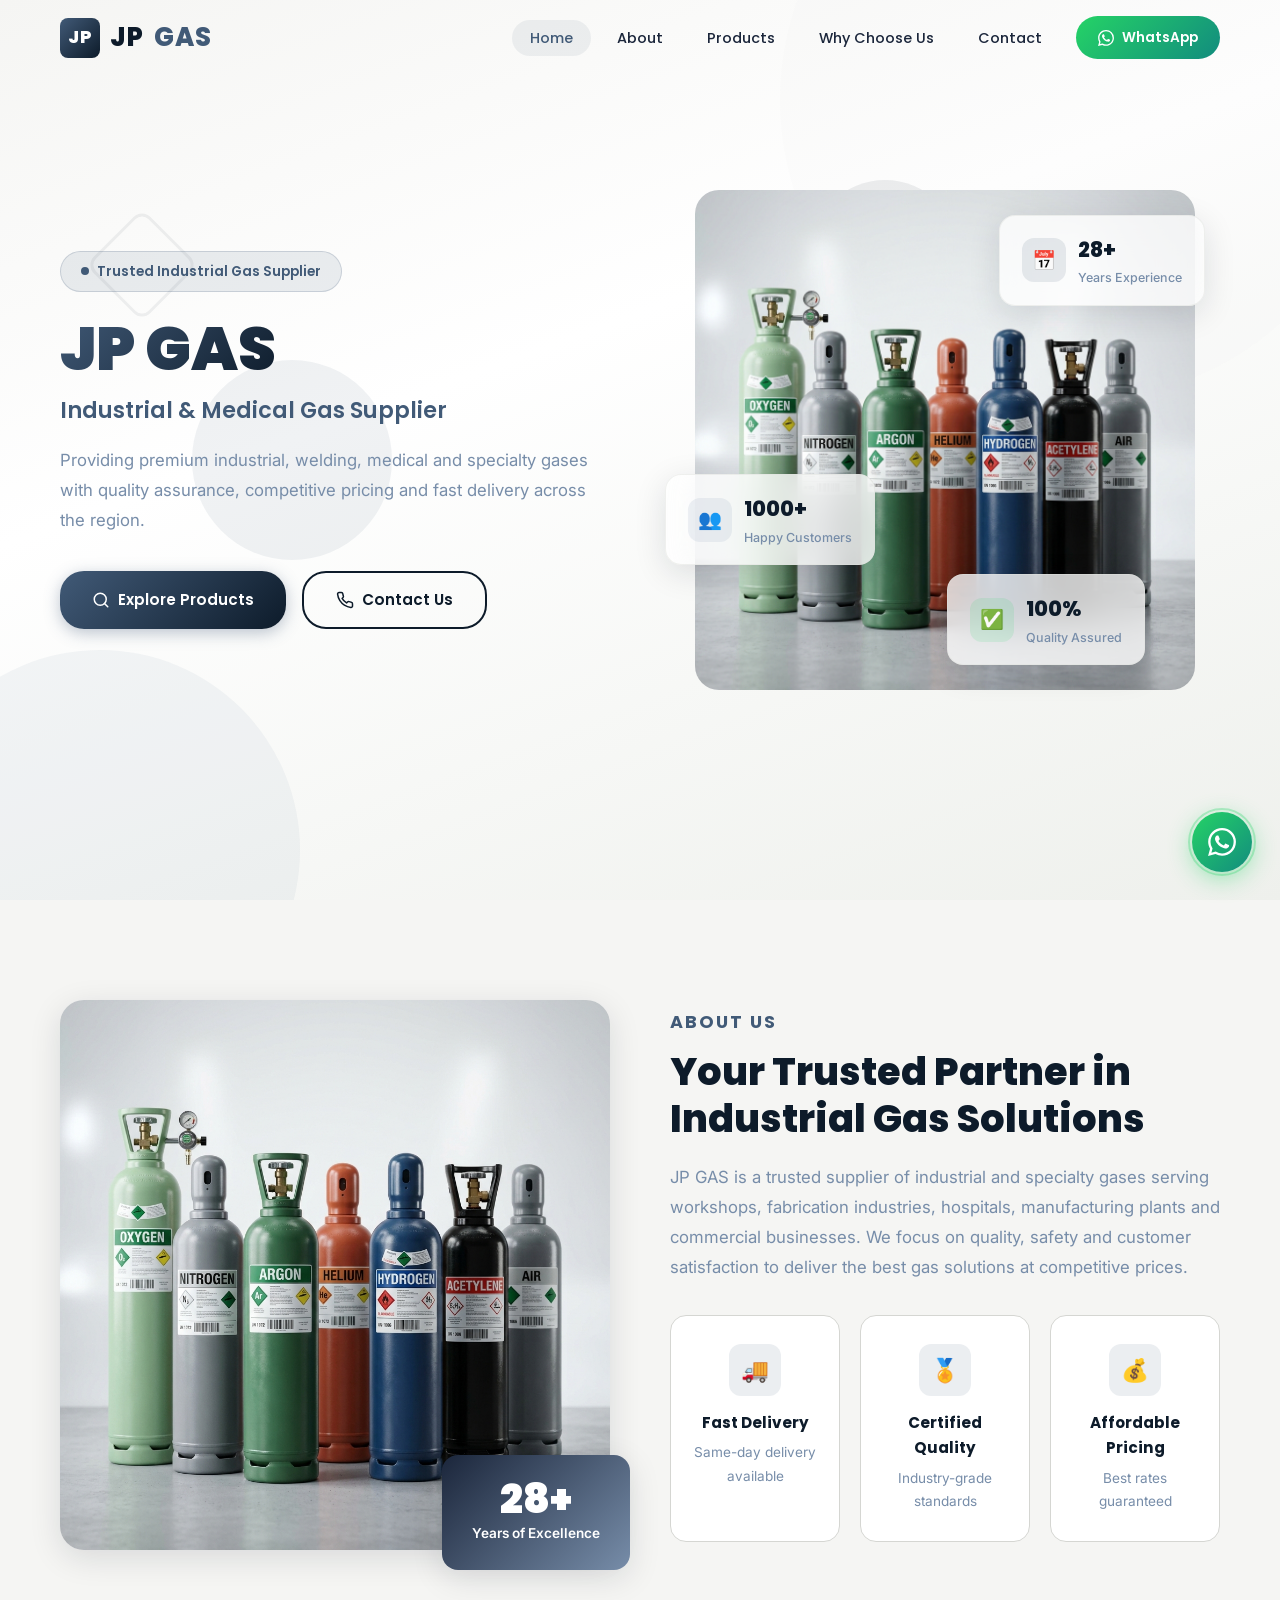
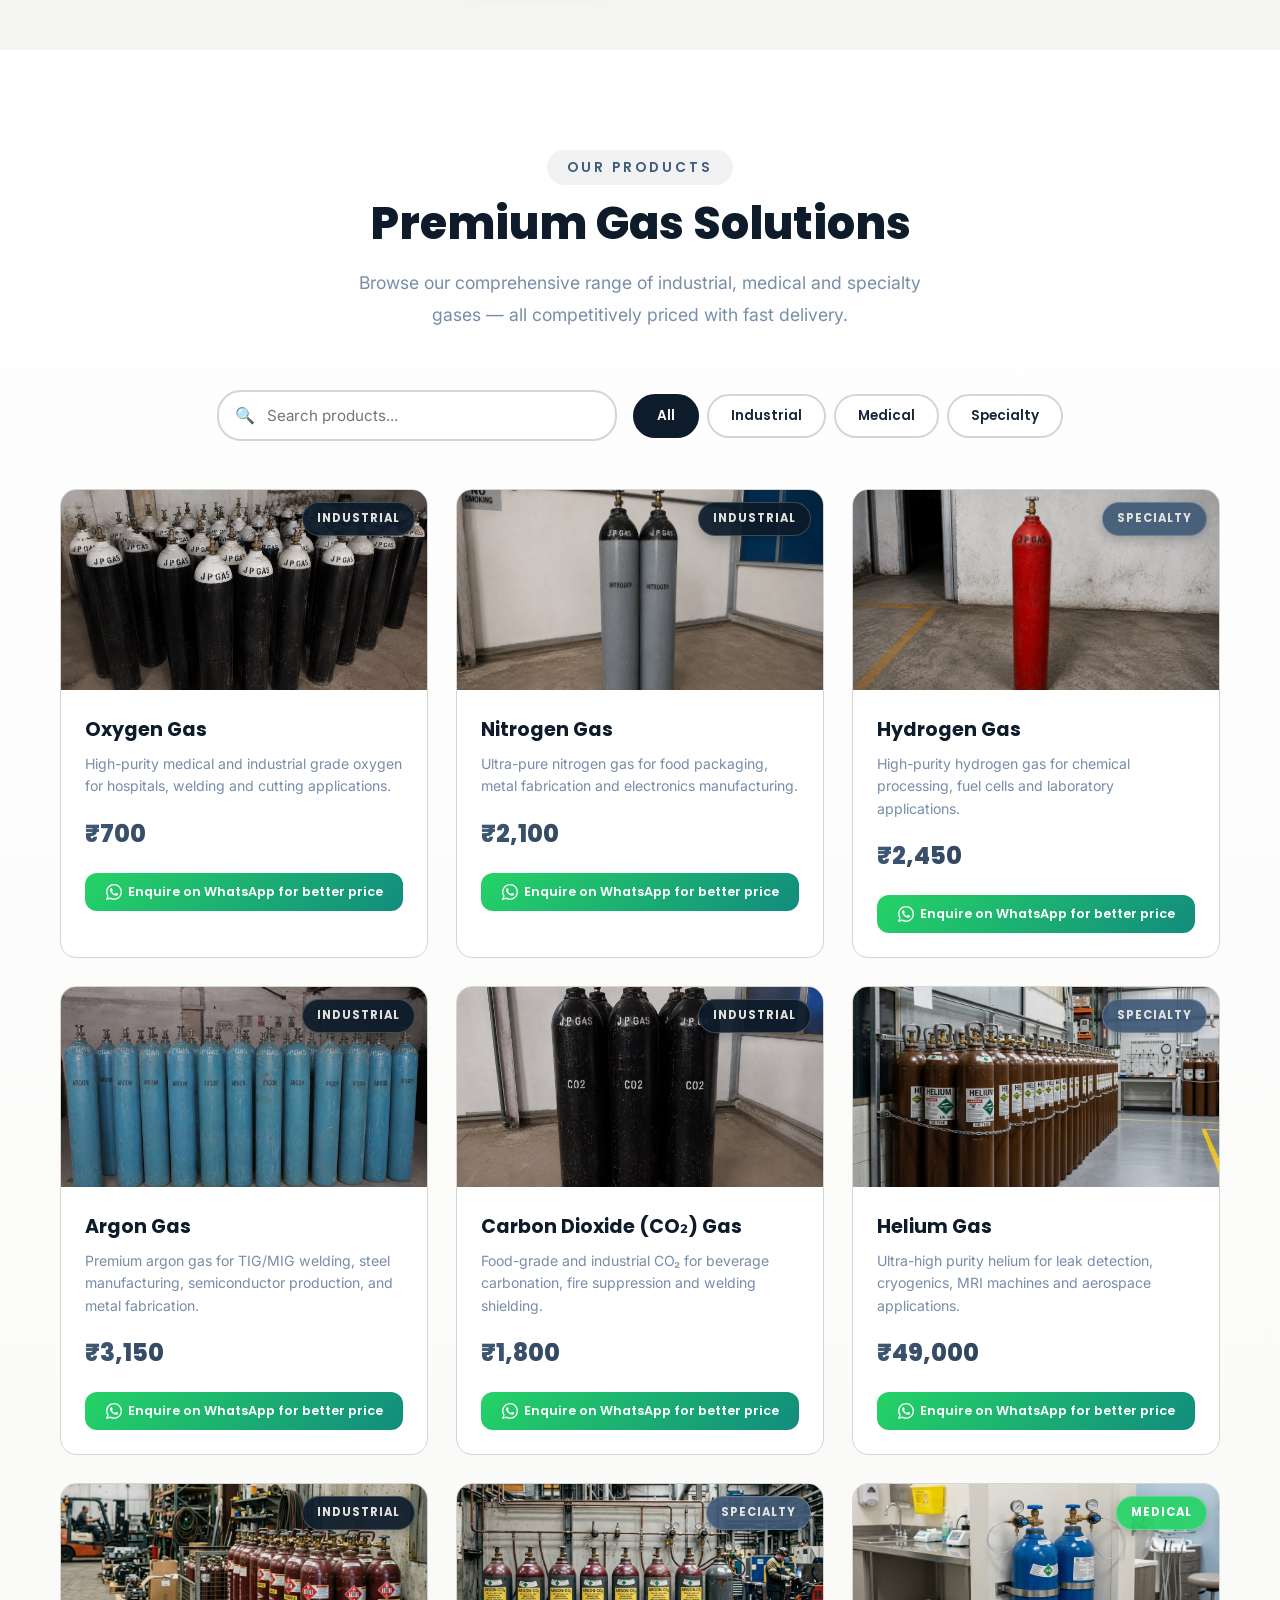
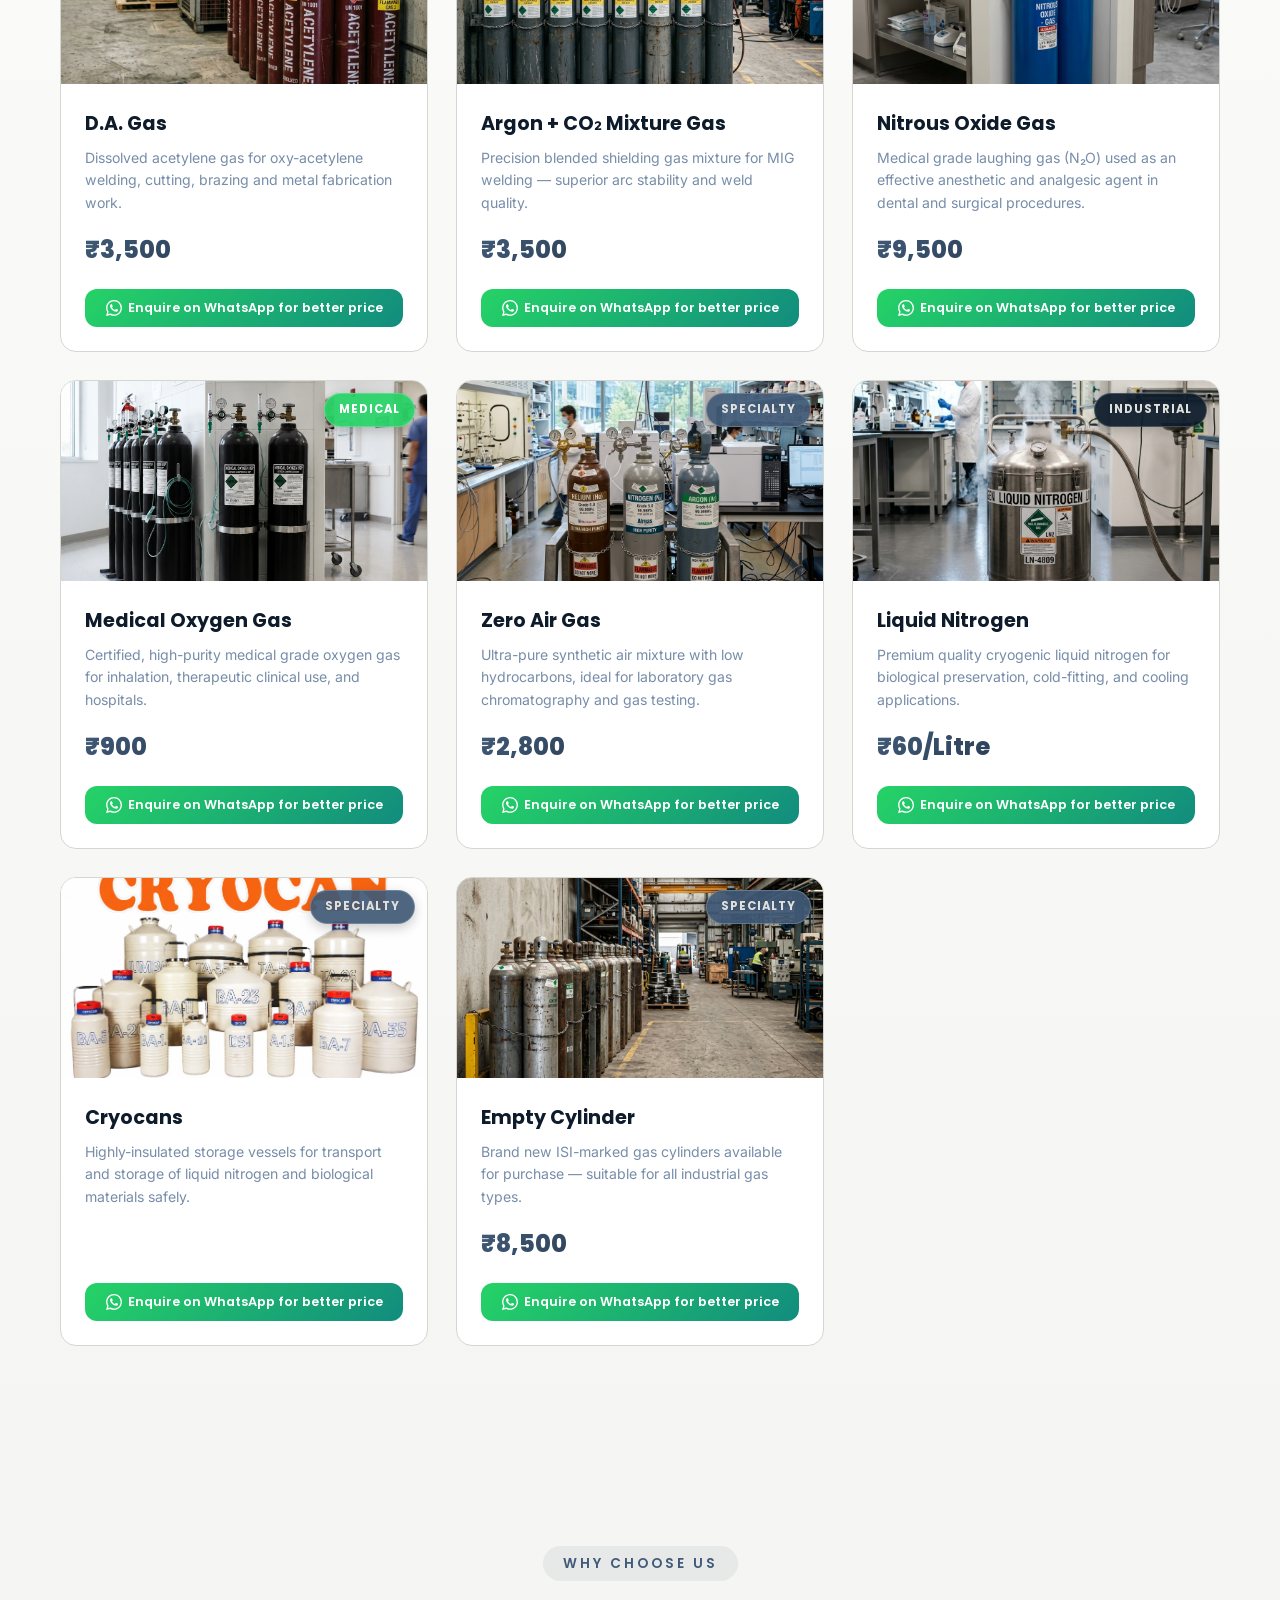
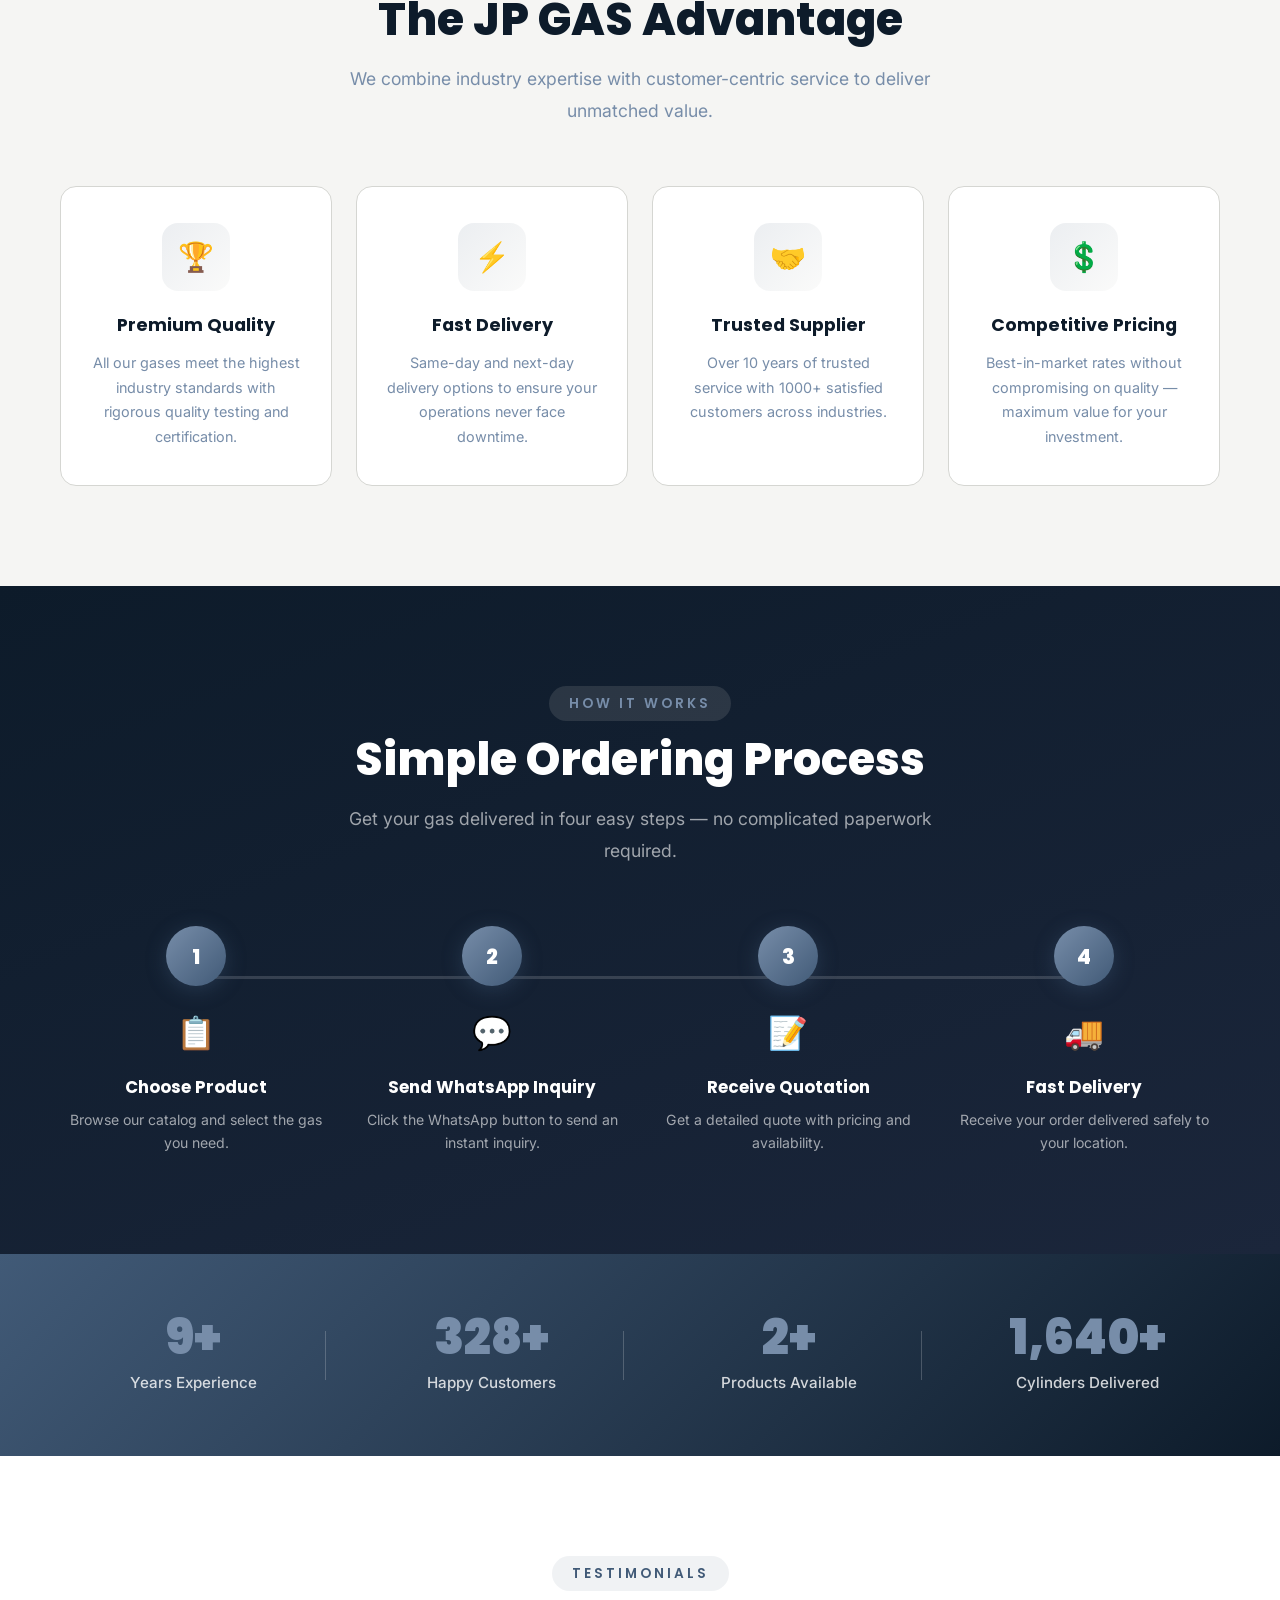
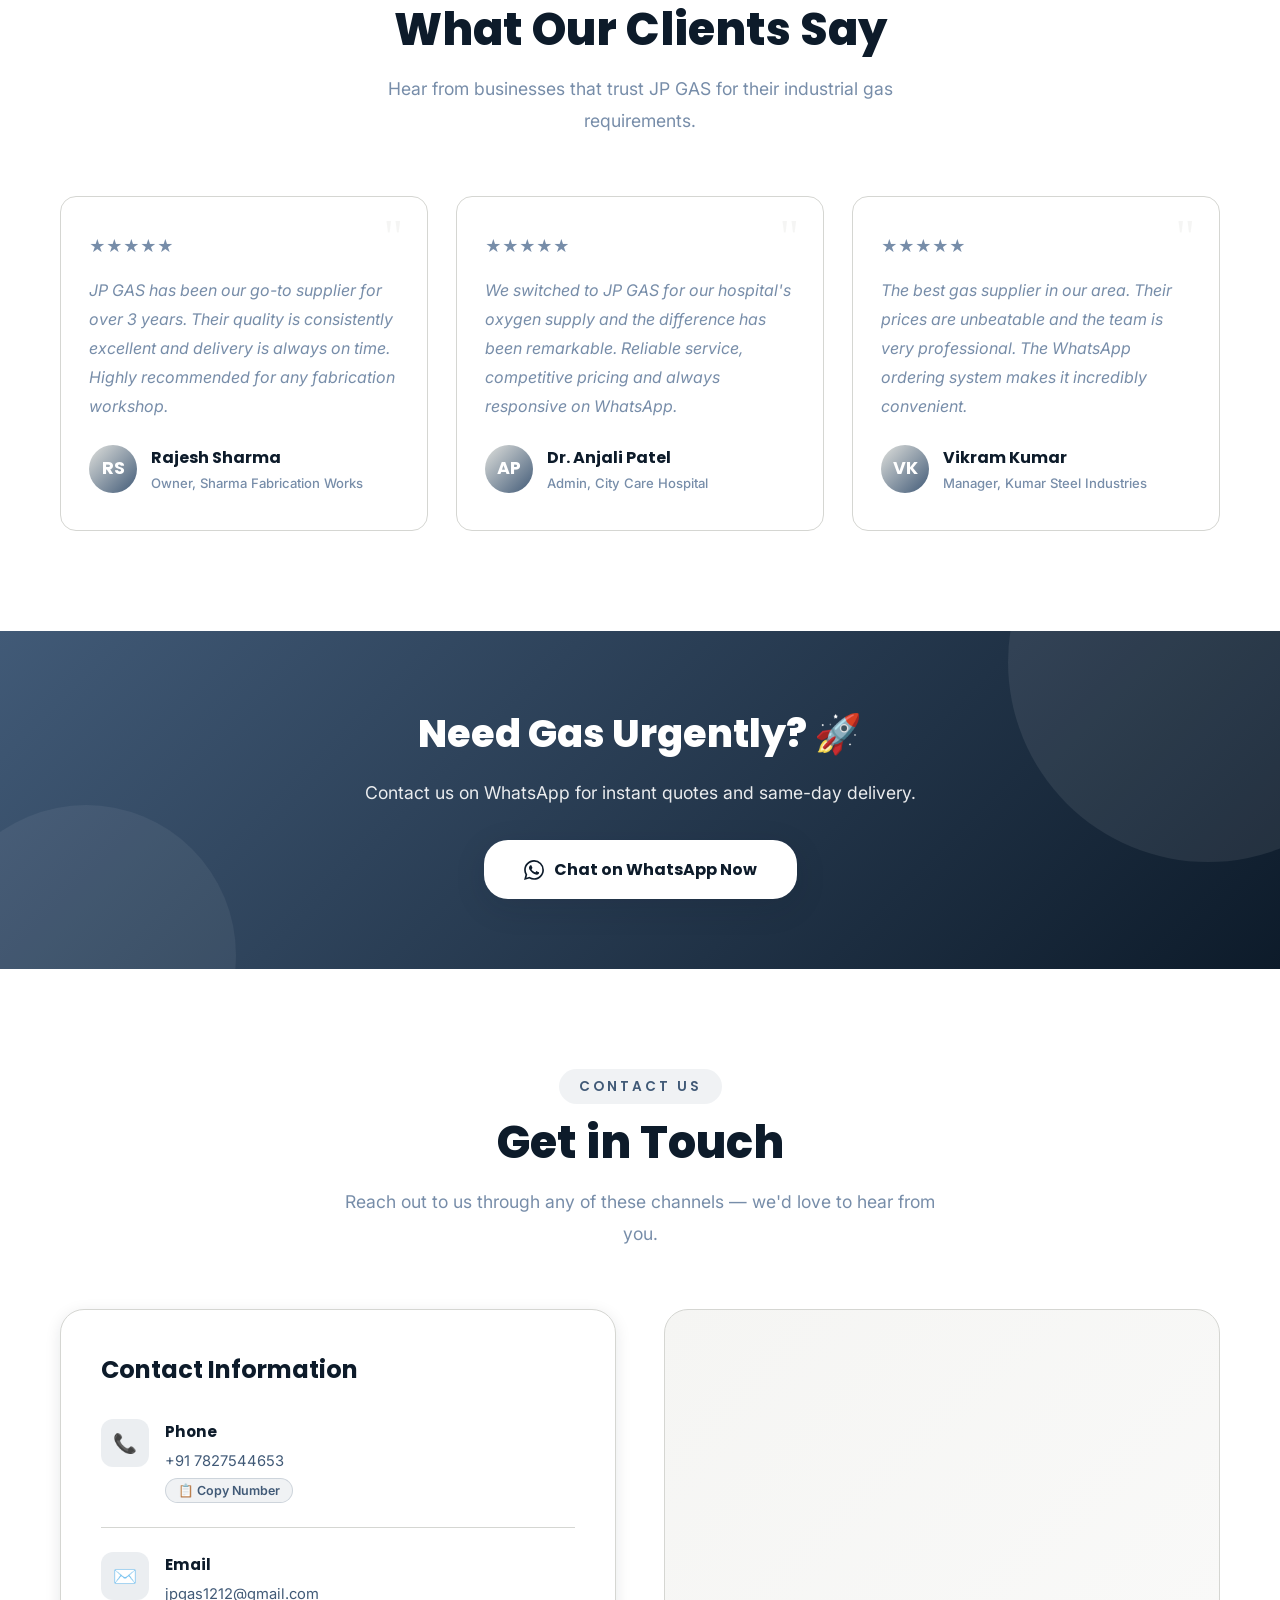
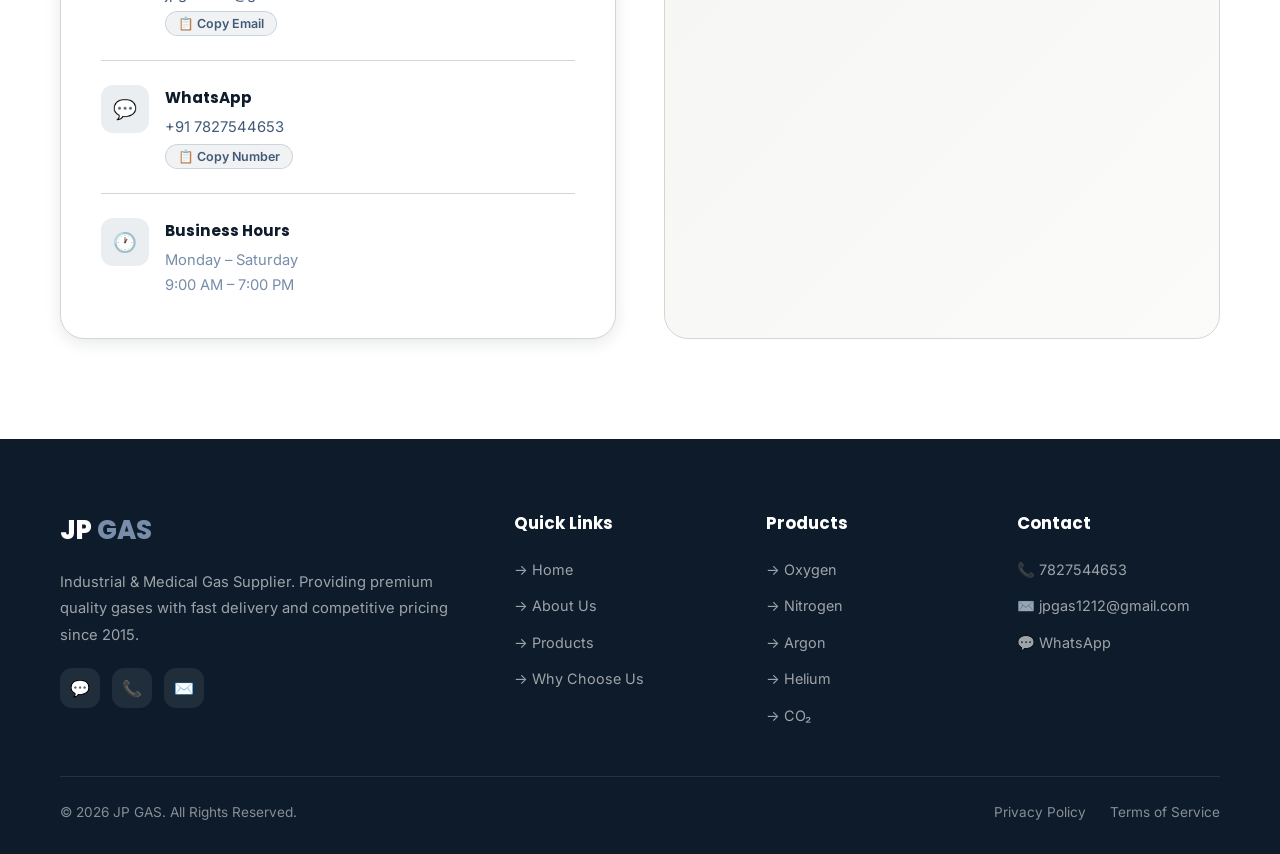
==== commit e4556412: "feat: update nitrogen product image to nitro.png" ====
--- a/index.html
+++ b/index.html
@@ -215,7 +215,7 @@
         <!-- Nitrogen -->
         <div class="product-card fade-up" data-category="industrial" data-name="Nitrogen" data-price="₹2100">
           <div class="product-image">
-            <img src="images/nitrogen.jpeg" alt="Nitrogen Gas" />
+            <img src="images/nitro.png" alt="Nitrogen Gas" />
             <span class="product-category-tag tag-industrial">Industrial</span>
           </div>
           <div class="product-info">
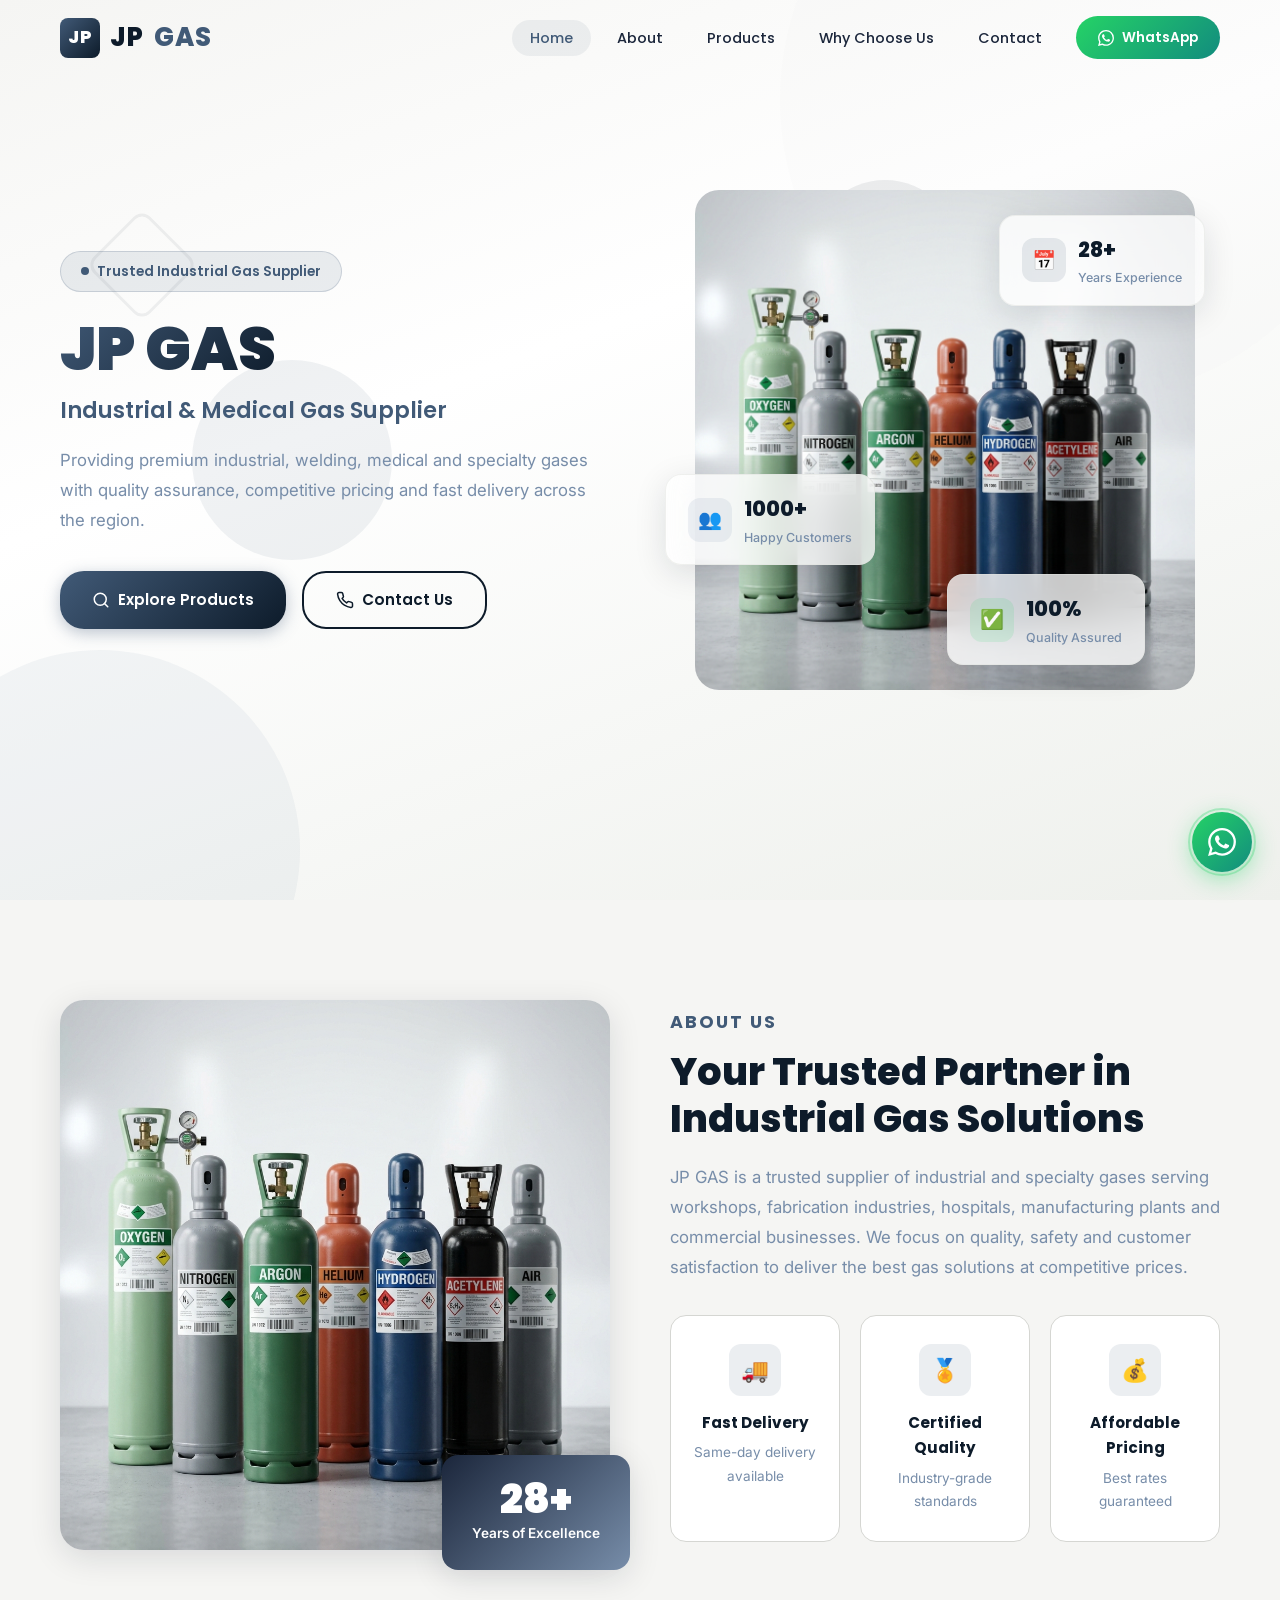
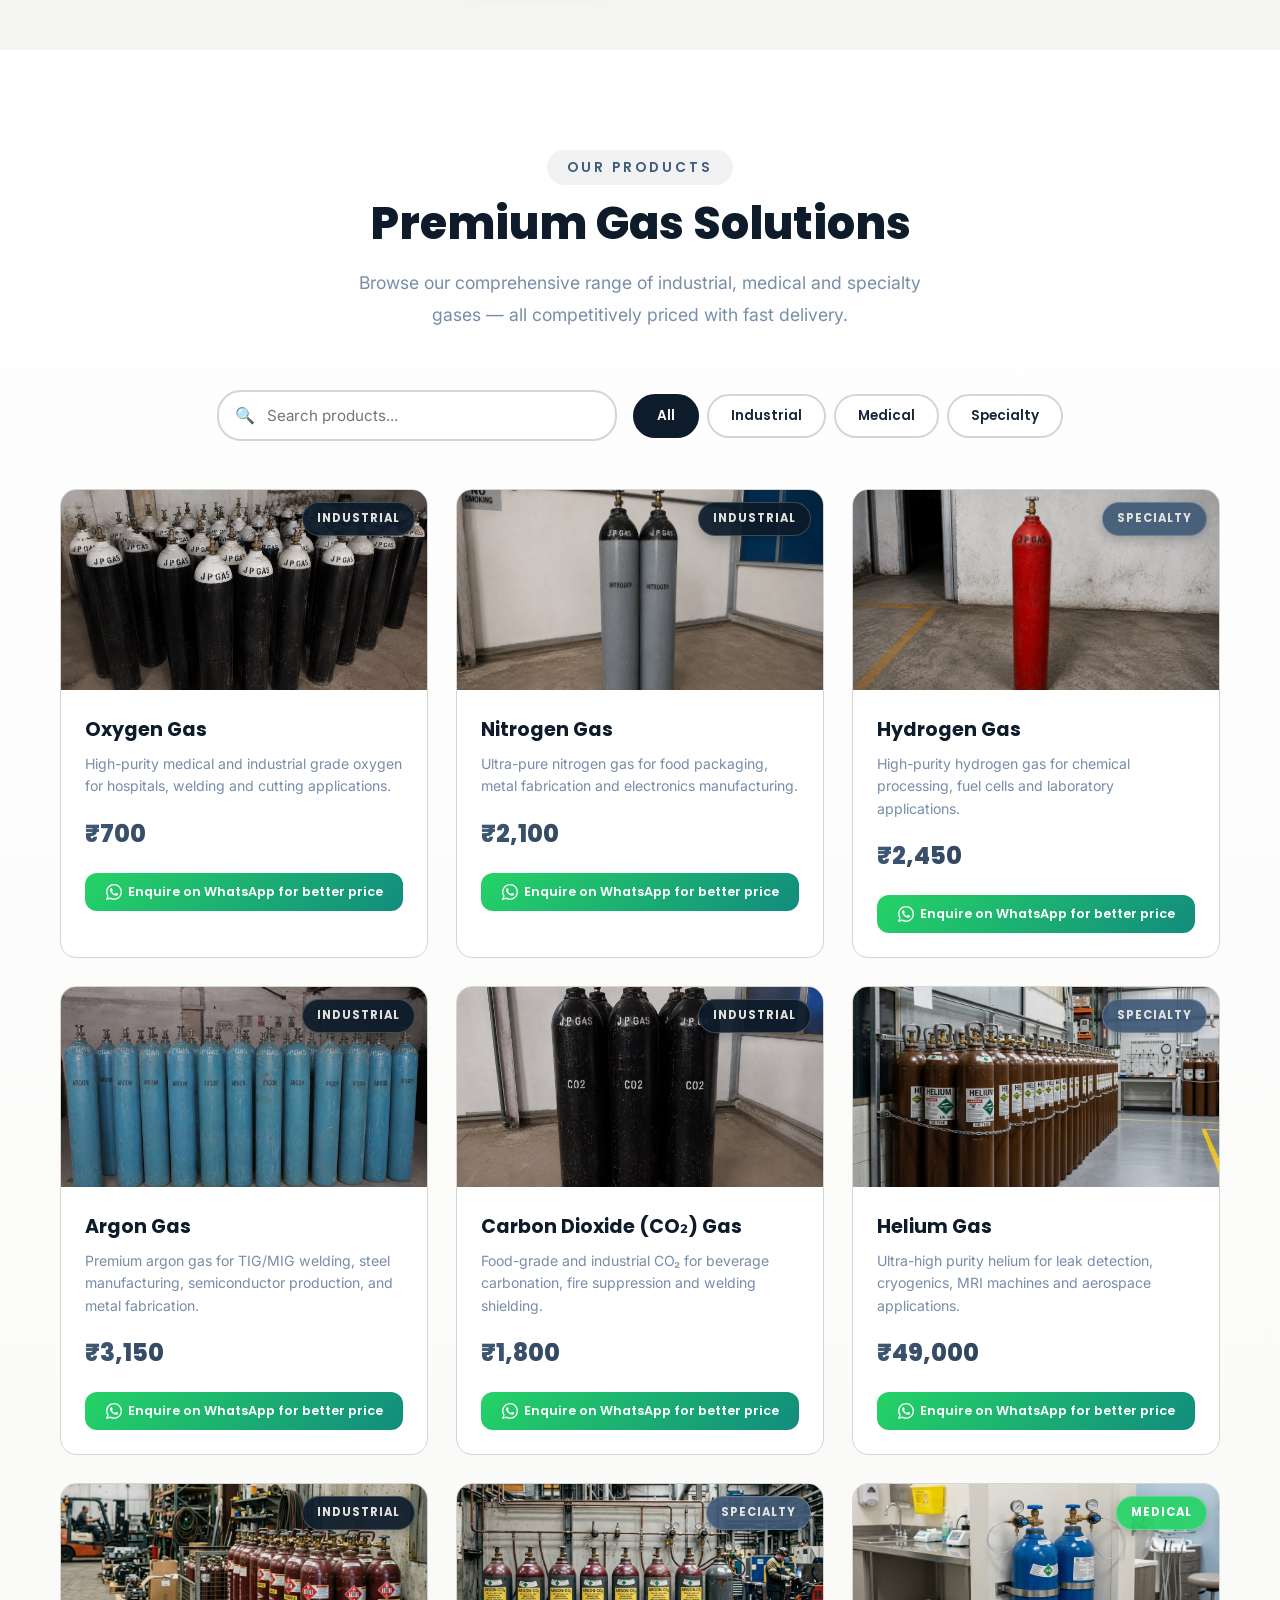
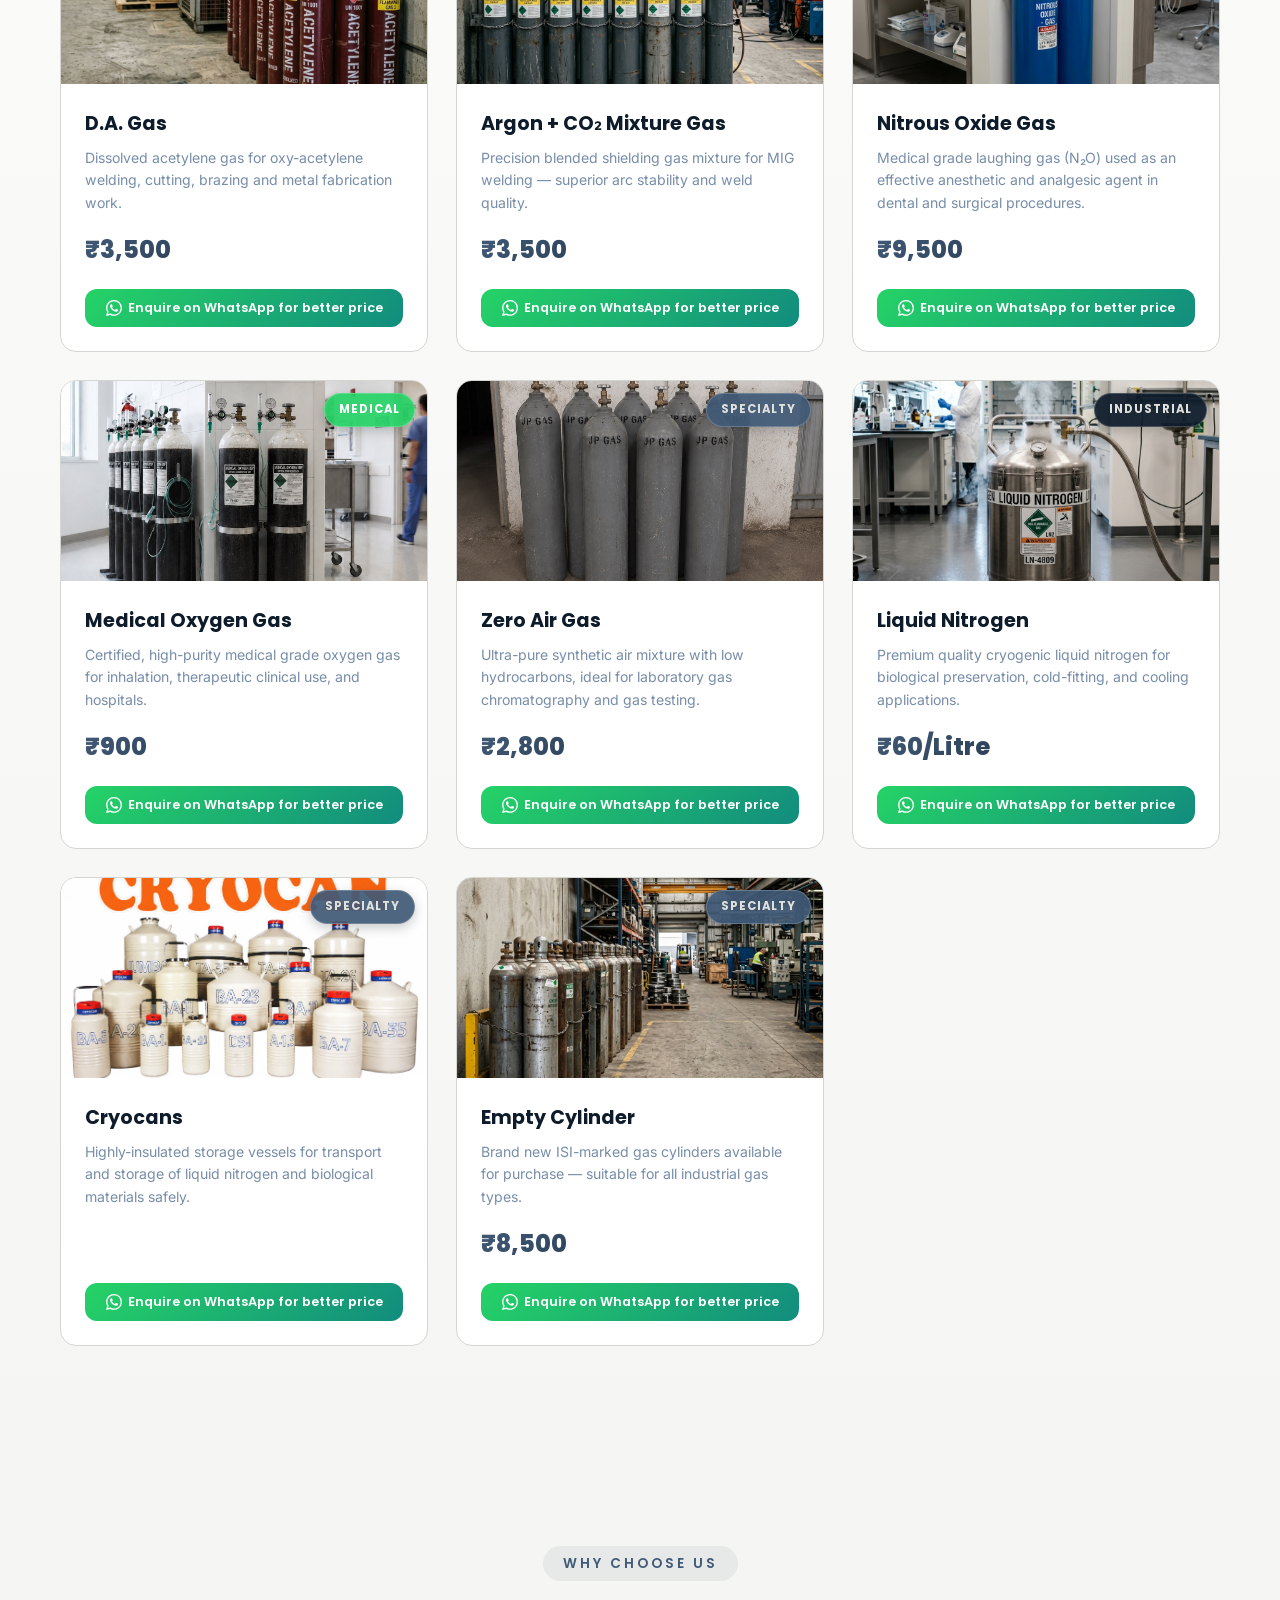
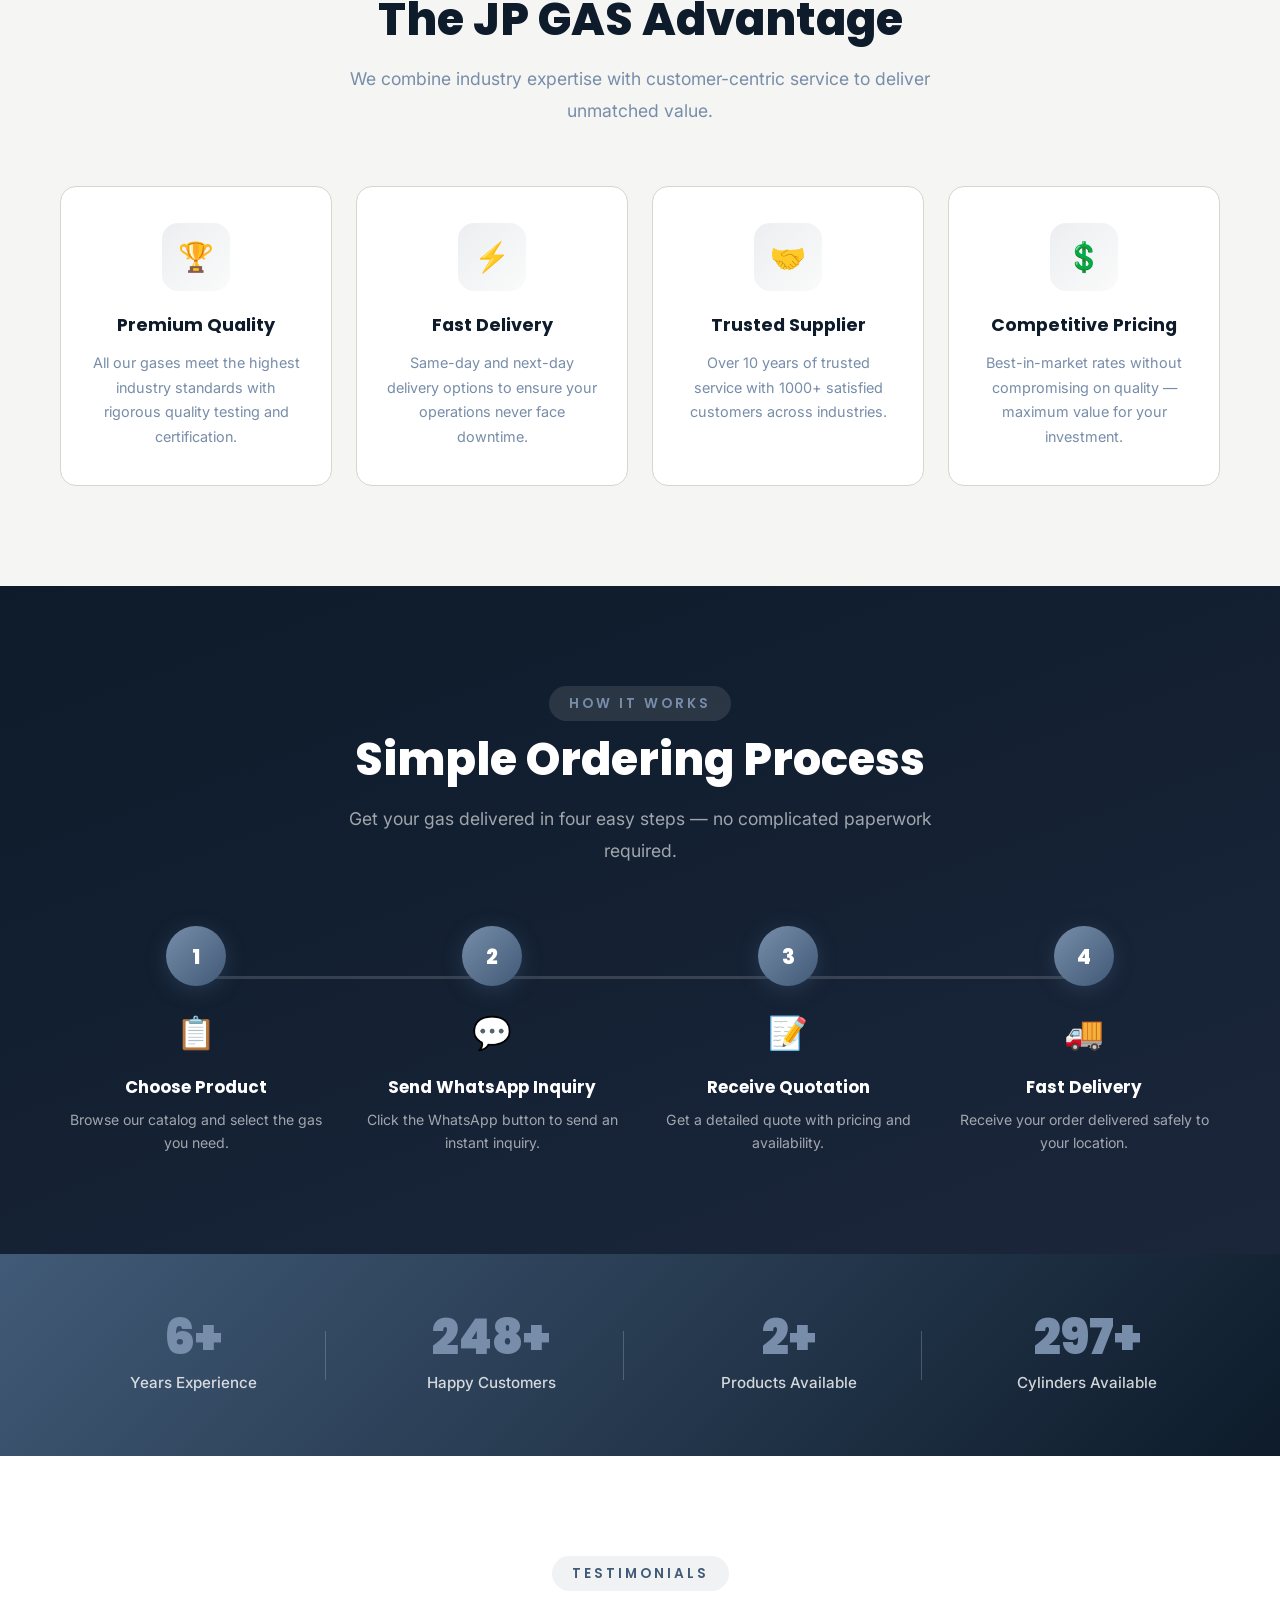
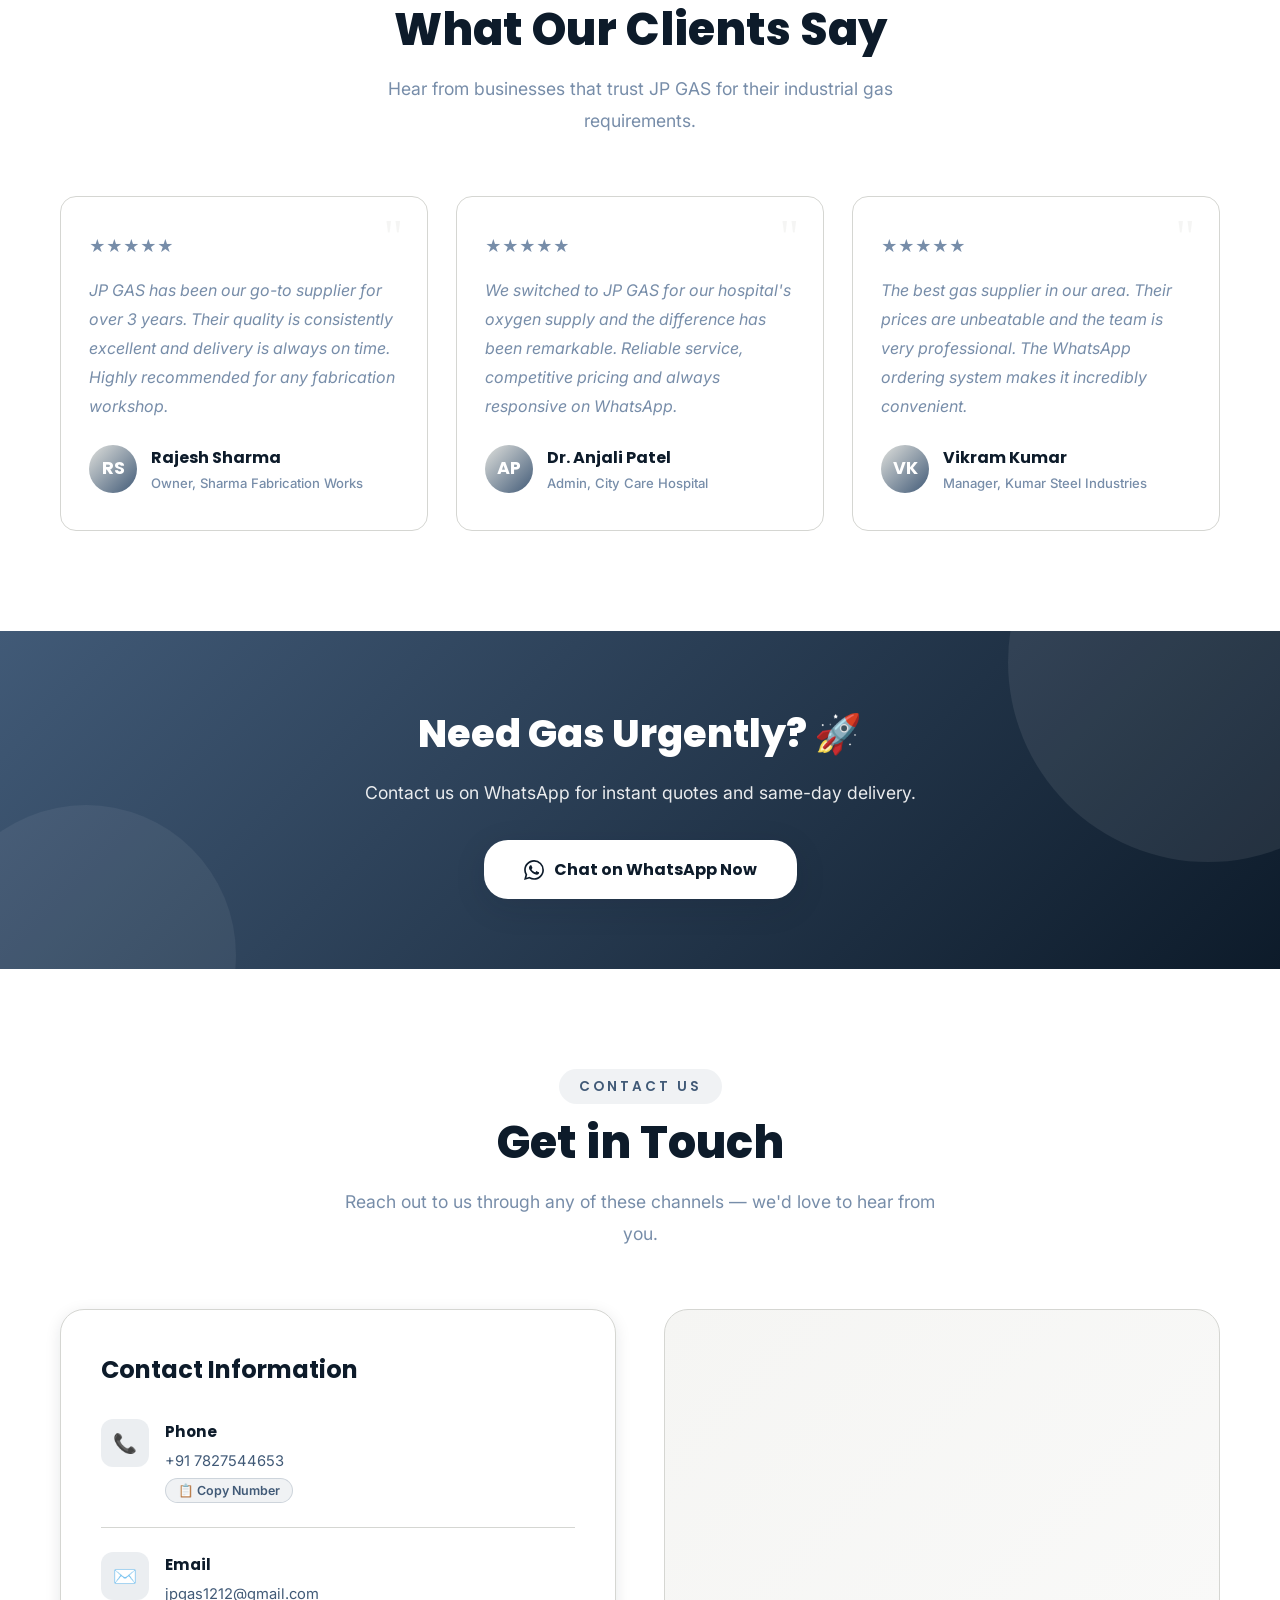
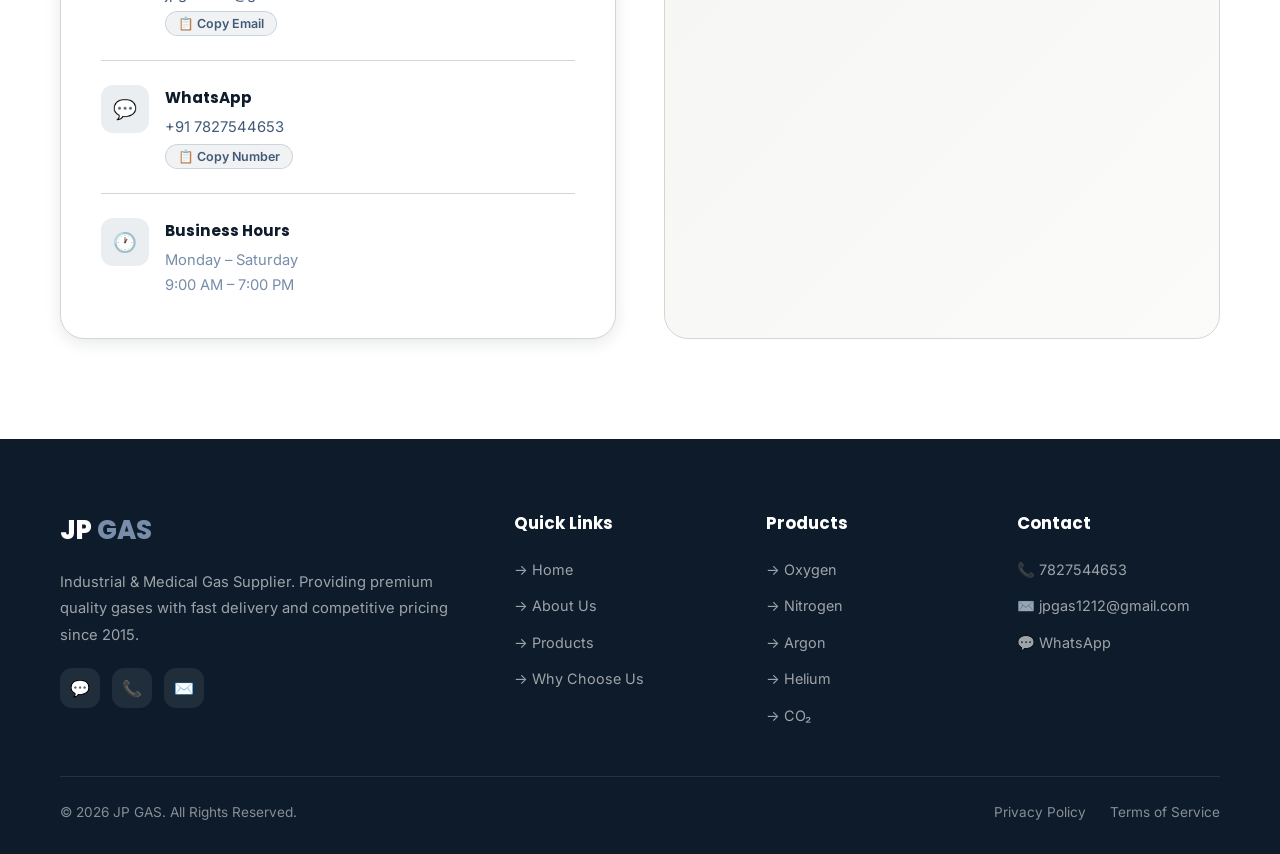
==== commit 429076ca: "feat: update product images, adjust availability stats, and fix navigation menu layout constraints" ====
--- a/index.html
+++ b/index.html
@@ -351,7 +351,7 @@
         <!-- Medical Oxygen Gas -->
         <div class="product-card fade-up" data-category="medical" data-name="Medical Oxygen" data-price="₹900">
           <div class="product-image">
-            <img src="images/medicaloxy.png" alt="Medical Oxygen Gas" />
+            <img src="images/medicaloxy.jpeg" alt="Medical Oxygen Gas" />
             <span class="product-category-tag tag-medical">Medical</span>
           </div>
           <div class="product-info">
@@ -368,7 +368,7 @@
         <!-- Zero Air Gas -->
         <div class="product-card fade-up" data-category="specialty" data-name="Zero Air" data-price="₹2800">
           <div class="product-image">
-            <img src="images/zero_air.jpeg" alt="Zero Air Gas" />
+            <img src="images/zeroair.jpeg" alt="Zero Air Gas" />
             <span class="product-category-tag tag-specialty">Specialty</span>
           </div>
           <div class="product-info">
@@ -526,8 +526,8 @@
           <div class="counter-label">Products Available</div>
         </div>
         <div class="counter-item">
-          <div class="counter-number" data-target="5000">0</div>
-          <div class="counter-label">Cylinders Delivered</div>
+          <div class="counter-number" data-target="1200">0</div>
+          <div class="counter-label">Cylinders Available</div>
         </div>
       </div>
     </div>
--- a/style.css
+++ b/style.css
@@ -2046,7 +2046,10 @@
 
   .nav-menu {
     position: fixed;
-    inset: 0;
+    top: 0;
+    left: 0;
+    width: 100vw;
+    height: 100vh;
     background: var(--white);
     flex-direction: column;
     justify-content: center;
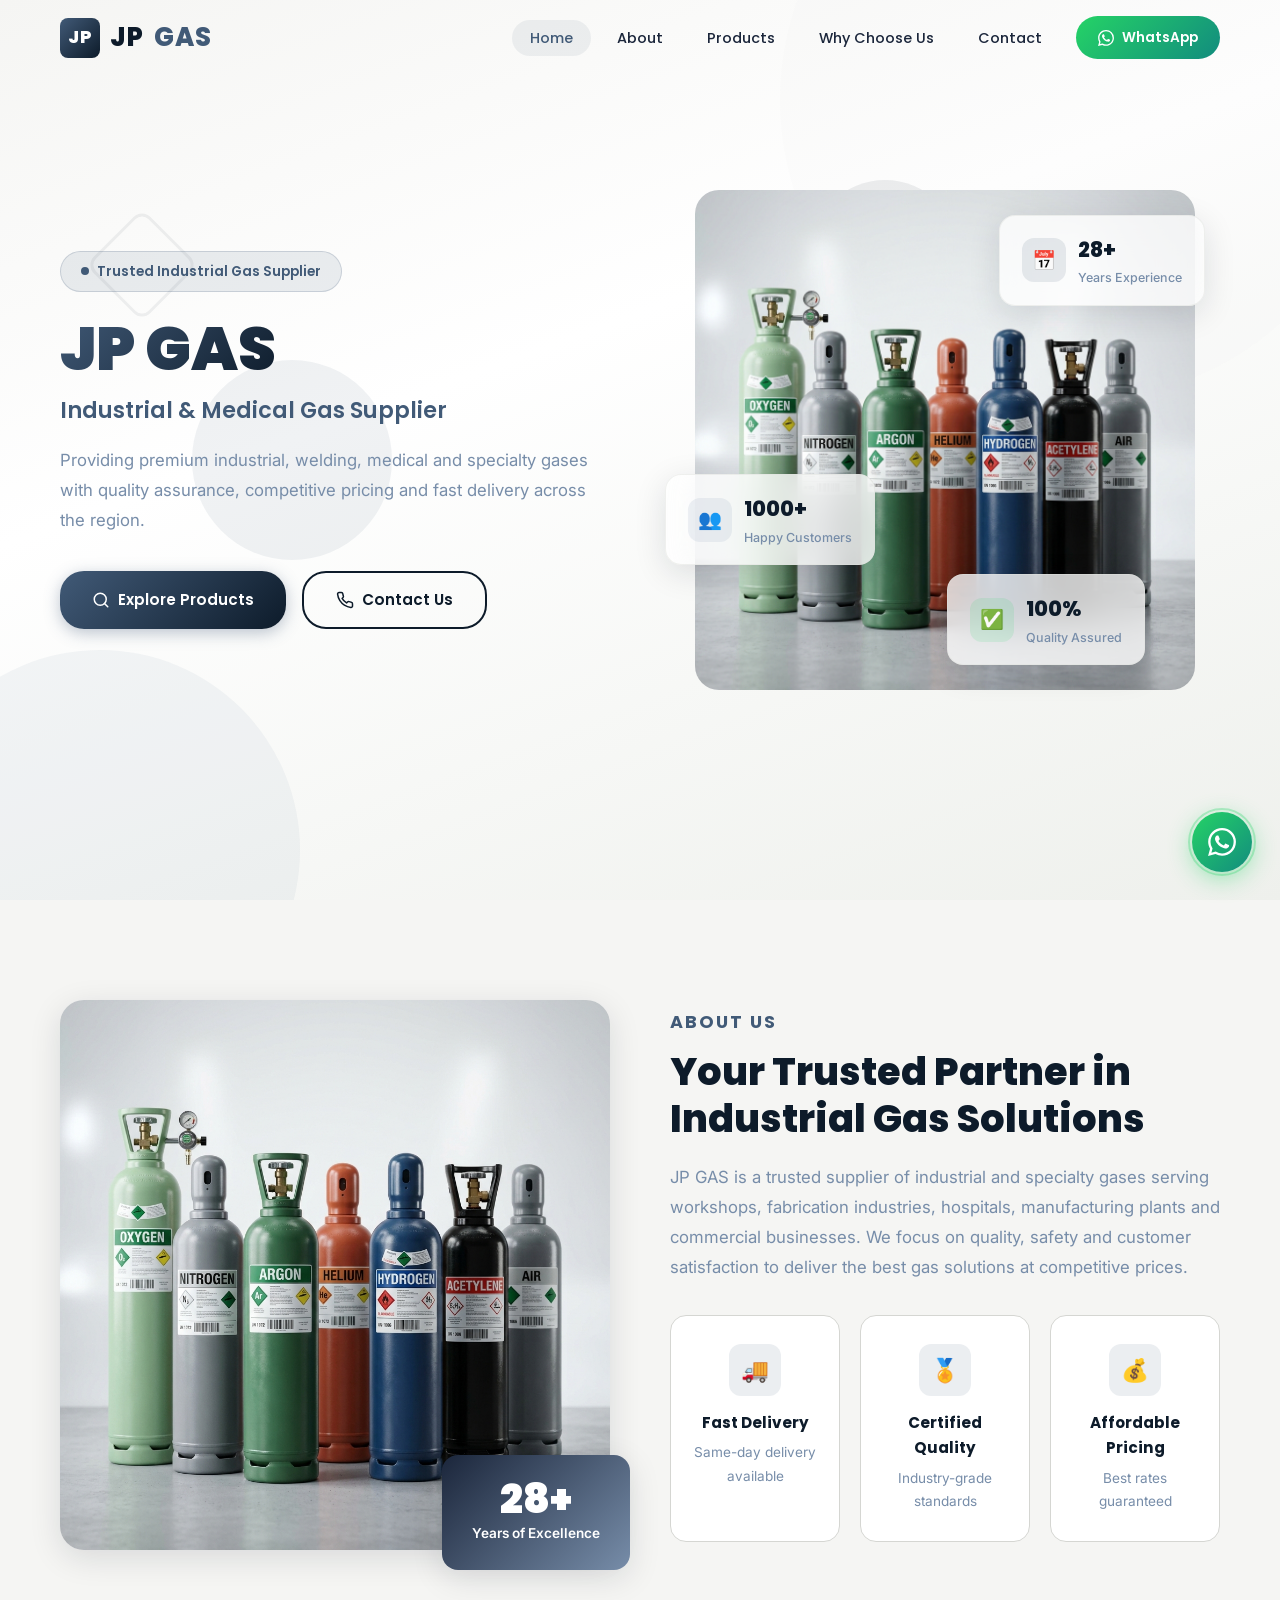
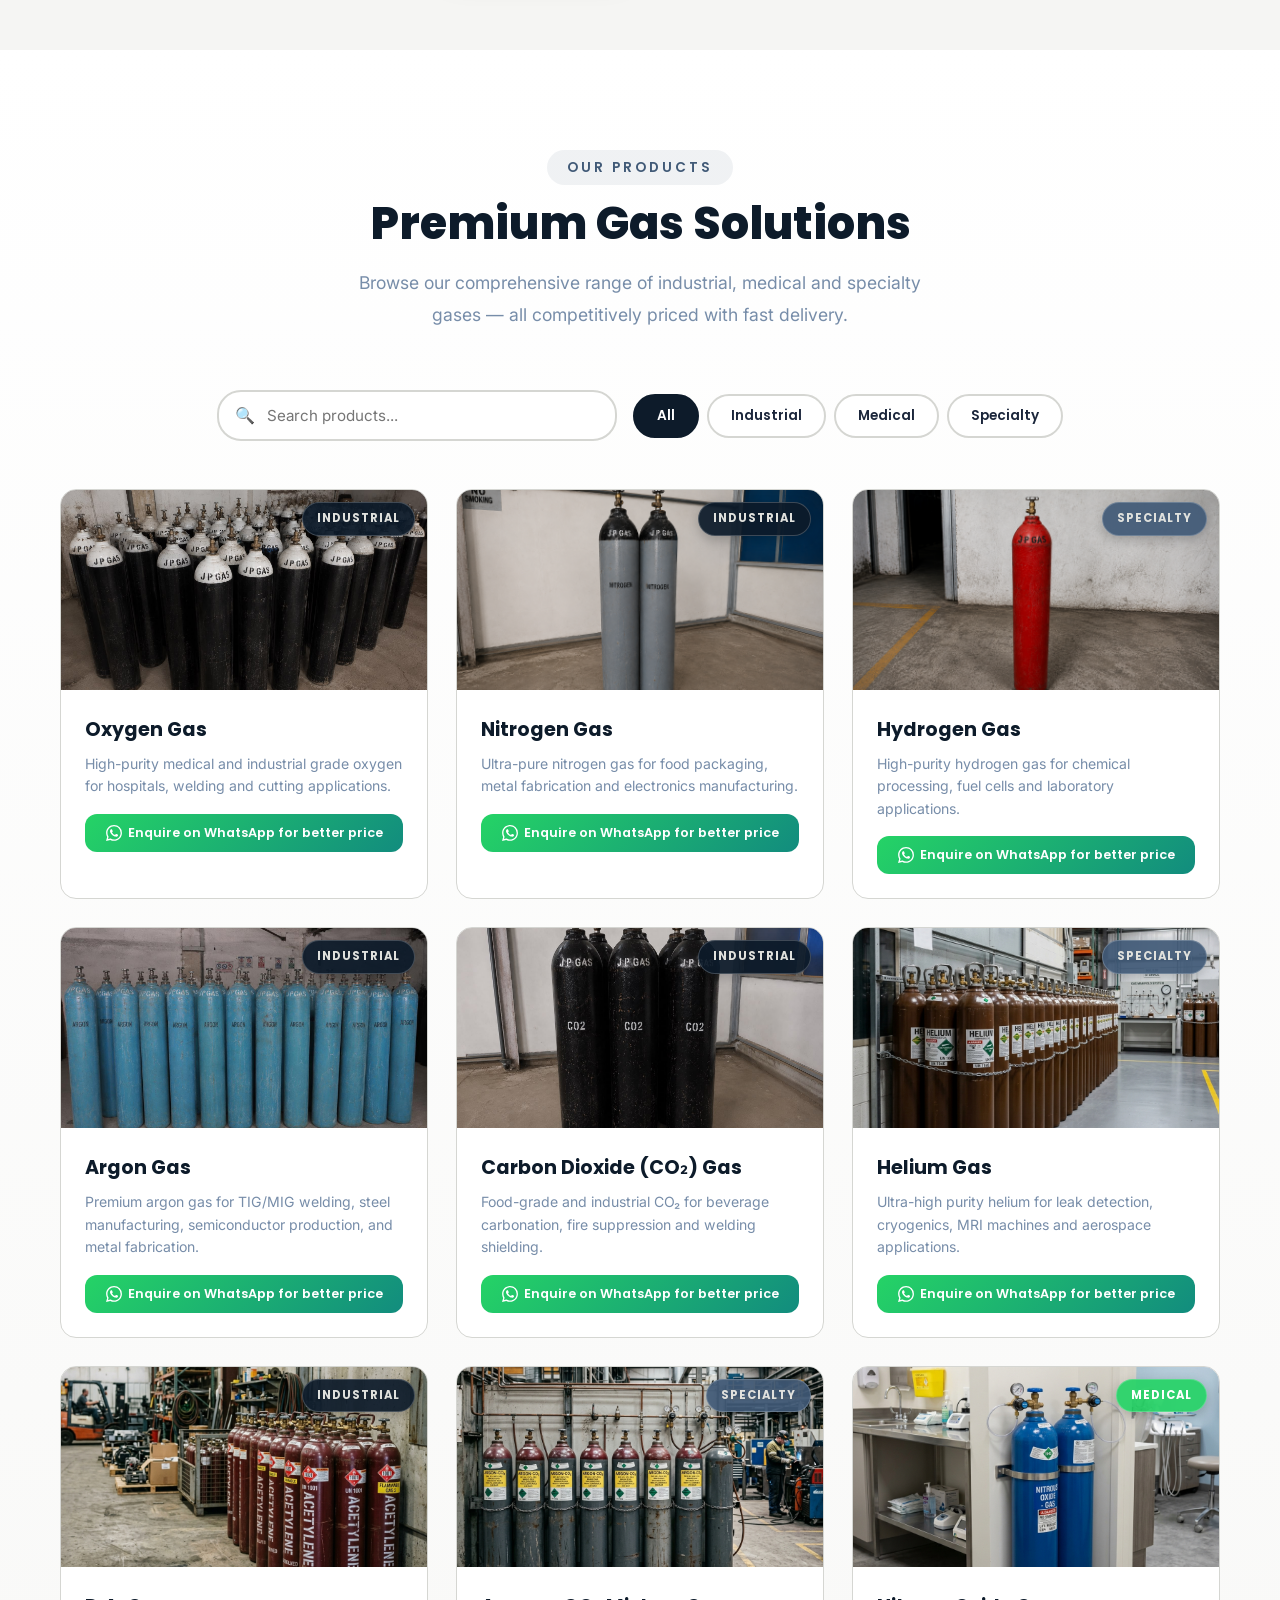
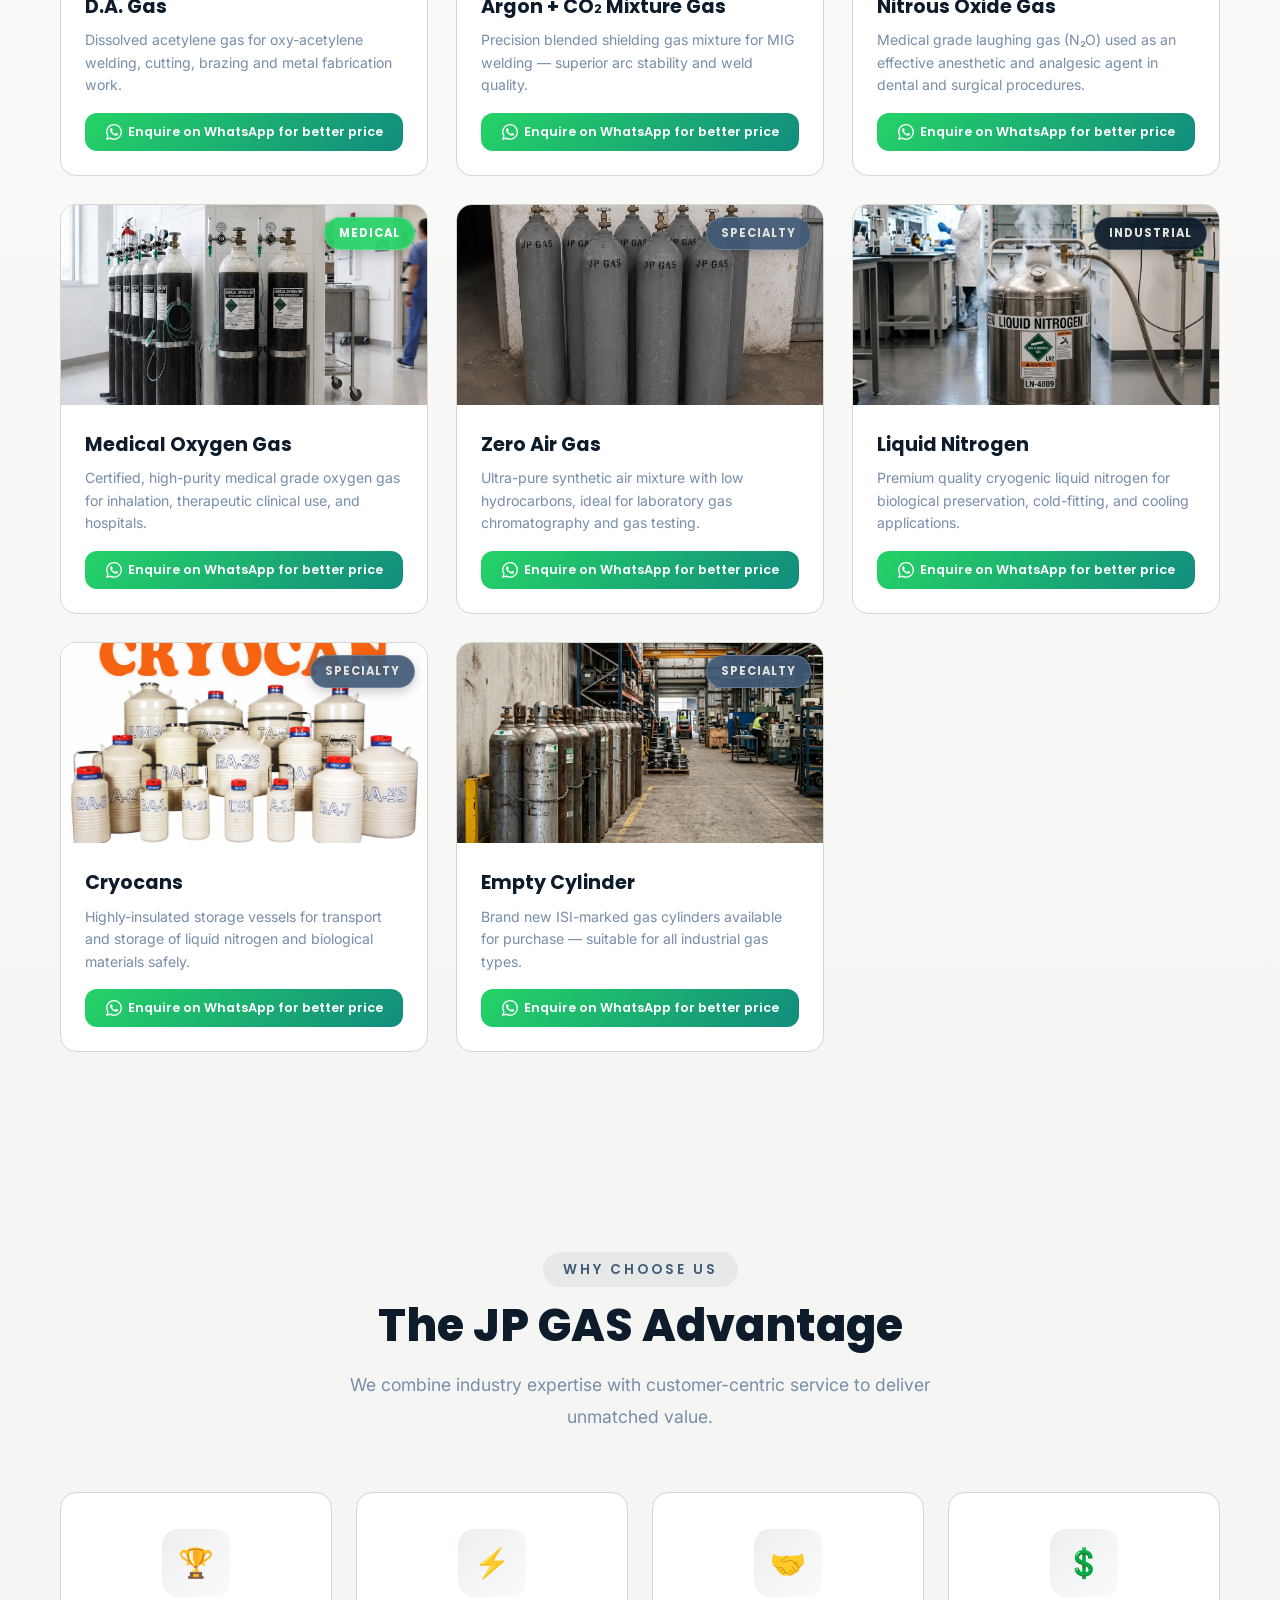
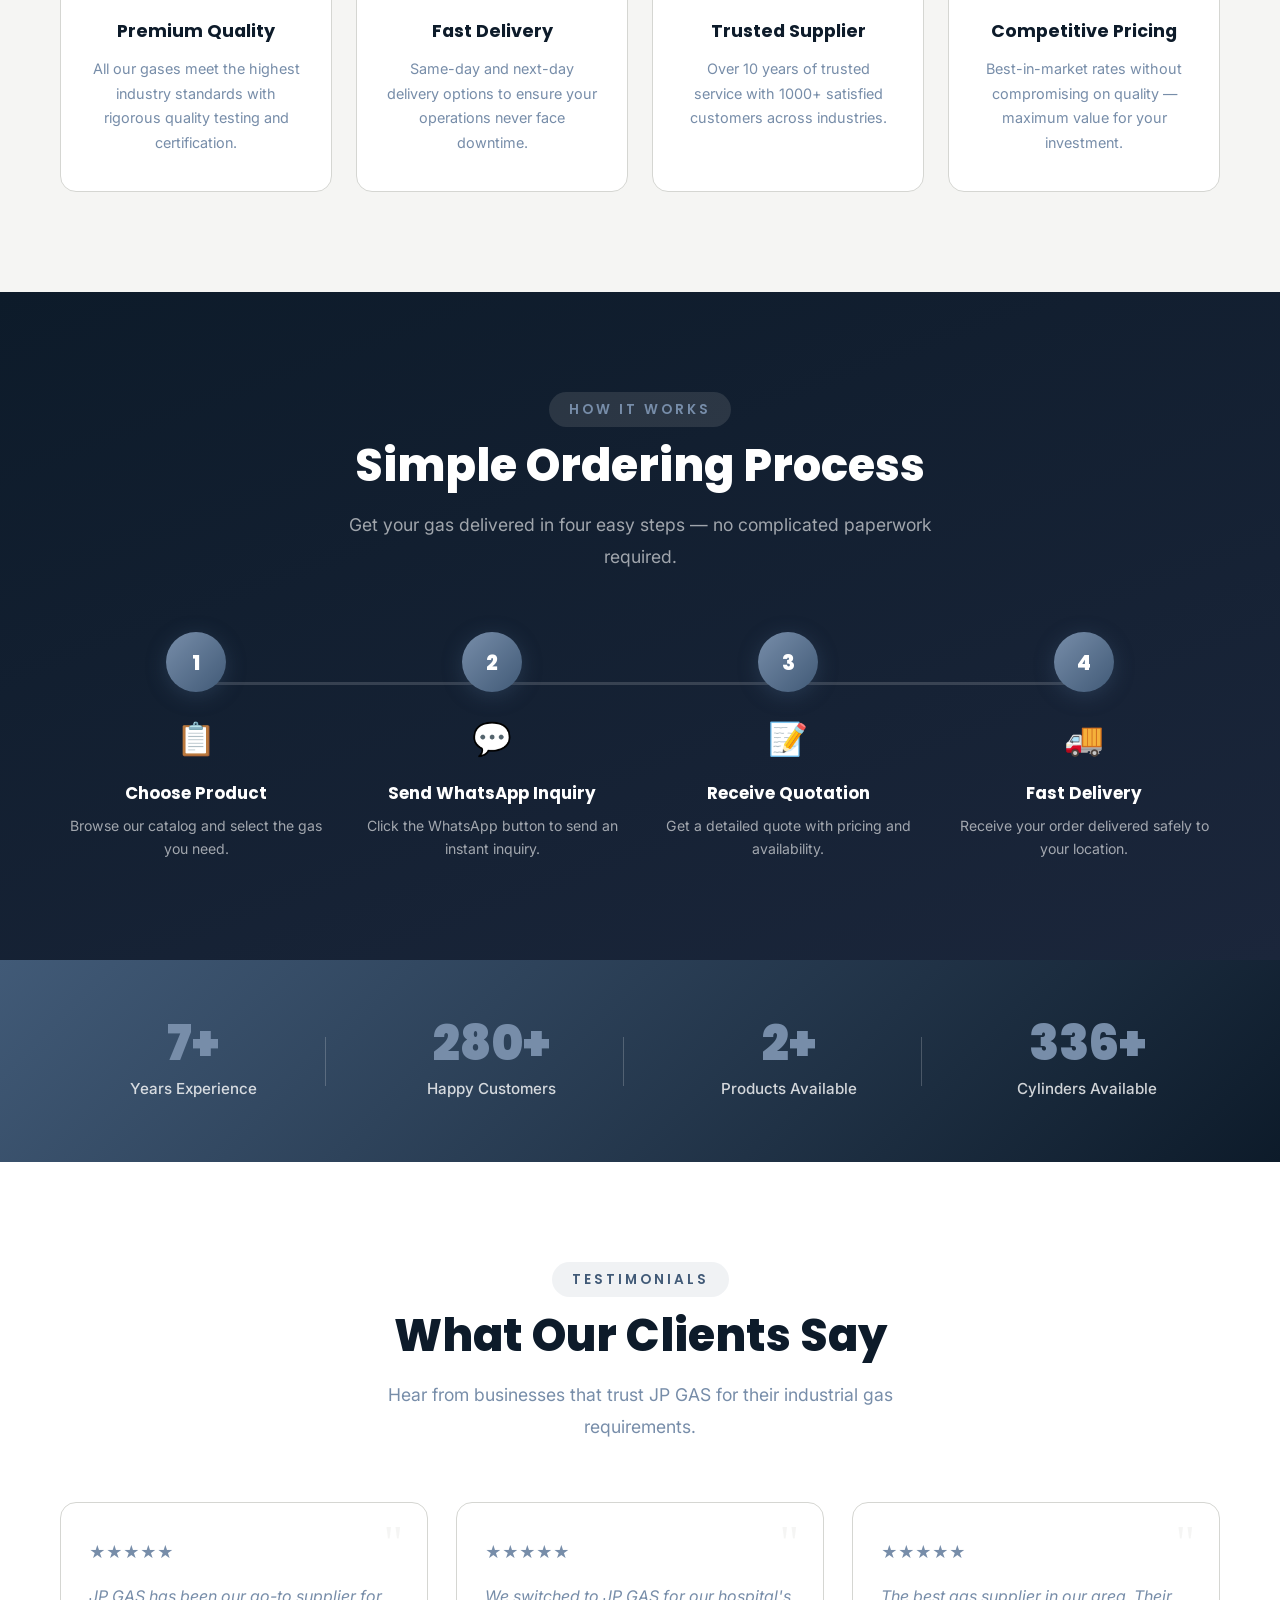
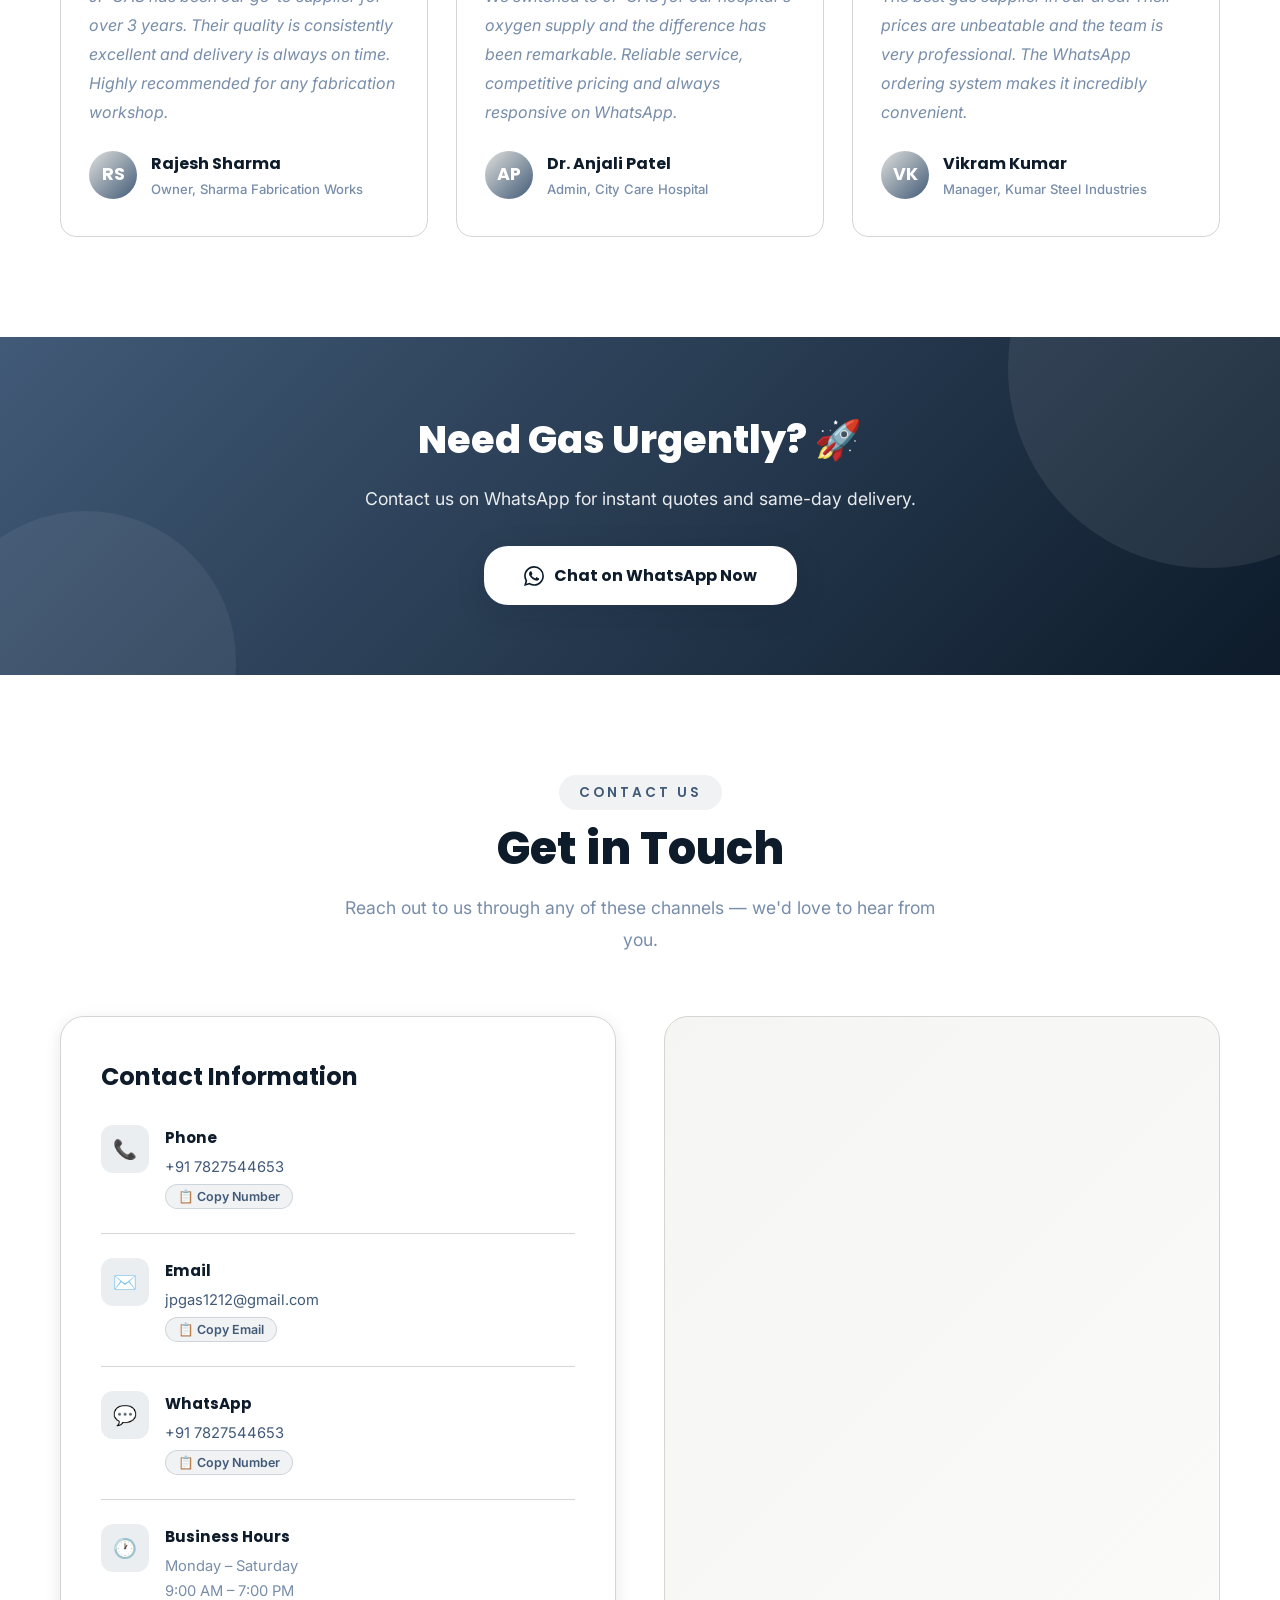
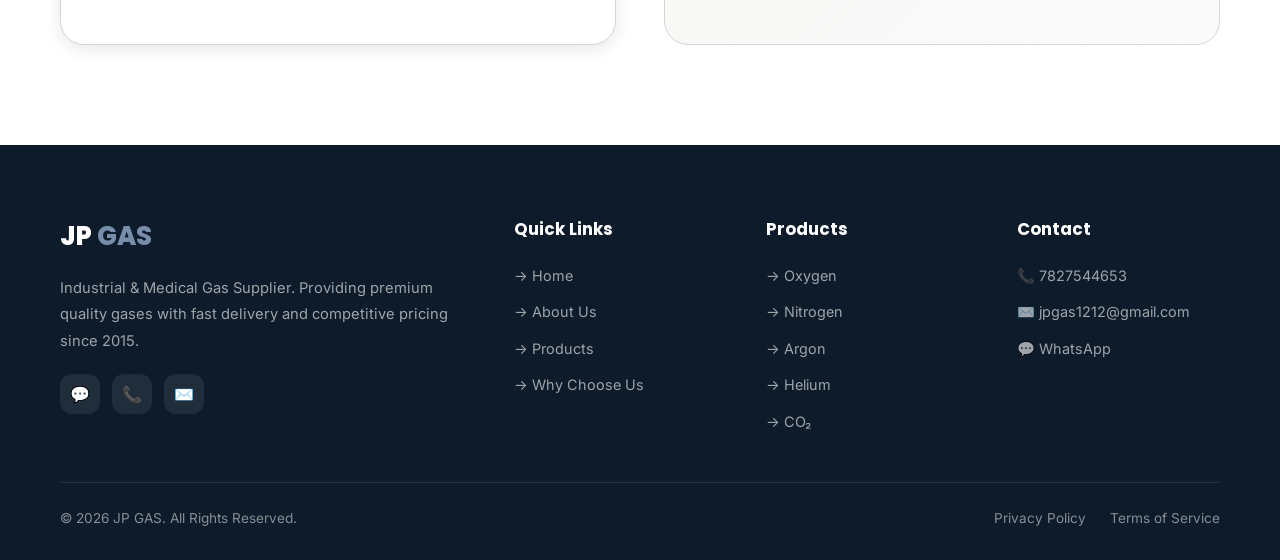
==== commit 7169be73: "refactor: remove static price display elements from product cards" ====
--- a/index.html
+++ b/index.html
@@ -204,7 +204,7 @@
           <div class="product-info">
             <h3 class="product-name">Oxygen Gas</h3>
             <p class="product-description">High-purity medical and industrial grade oxygen for hospitals, welding and cutting applications.</p>
-            <div class="product-price">₹700</div>
+            
             <button class="product-whatsapp-btn" onclick="enquireWhatsApp('Oxygen','₹700')">
               <svg width="16" height="16" viewBox="0 0 24 24" fill="currentColor"><path d="M17.472 14.382c-.297-.149-1.758-.867-2.03-.967-.273-.099-.471-.148-.67.15-.197.297-.767.966-.94 1.164-.173.199-.347.223-.644.075-.297-.15-1.255-.463-2.39-1.475-.883-.788-1.48-1.761-1.653-2.059-.173-.297-.018-.458.13-.606.134-.133.298-.347.446-.52.149-.174.198-.298.298-.497.099-.198.05-.371-.025-.52-.075-.149-.669-1.612-.916-2.207-.242-.579-.487-.5-.669-.51-.173-.008-.371-.01-.57-.01-.198 0-.52.074-.792.372-.272.297-1.04 1.016-1.04 2.479 0 1.462 1.065 2.875 1.213 3.074.149.198 2.096 3.2 5.077 4.487.709.306 1.262.489 1.694.625.712.227 1.36.195 1.871.118.571-.085 1.758-.719 2.006-1.413.248-.694.248-1.289.173-1.413-.074-.124-.272-.198-.57-.347m-5.421 7.403h-.004a9.87 9.87 0 01-5.031-1.378l-.361-.214-3.741.982.998-3.648-.235-.374a9.86 9.86 0 01-1.51-5.26c.001-5.45 4.436-9.884 9.888-9.884 2.64 0 5.122 1.03 6.988 2.898a9.825 9.825 0 012.893 6.994c-.003 5.45-4.437 9.884-9.885 9.884m8.413-18.297A11.815 11.815 0 0012.05 0C5.495 0 .16 5.335.157 11.892c0 2.096.547 4.142 1.588 5.945L.057 24l6.305-1.654a11.882 11.882 0 005.683 1.448h.005c6.554 0 11.89-5.335 11.893-11.893a11.821 11.821 0 00-3.48-8.413z"/></svg>
               Enquire on WhatsApp for better price
@@ -221,7 +221,7 @@
           <div class="product-info">
             <h3 class="product-name">Nitrogen Gas</h3>
             <p class="product-description">Ultra-pure nitrogen gas for food packaging, metal fabrication and electronics manufacturing.</p>
-            <div class="product-price">₹2,100</div>
+            
             <button class="product-whatsapp-btn" onclick="enquireWhatsApp('Nitrogen','₹2,100')">
               <svg width="16" height="16" viewBox="0 0 24 24" fill="currentColor"><path d="M17.472 14.382c-.297-.149-1.758-.867-2.03-.967-.273-.099-.471-.148-.67.15-.197.297-.767.966-.94 1.164-.173.199-.347.223-.644.075-.297-.15-1.255-.463-2.39-1.475-.883-.788-1.48-1.761-1.653-2.059-.173-.297-.018-.458.13-.606.134-.133.298-.347.446-.52.149-.174.198-.298.298-.497.099-.198.05-.371-.025-.52-.075-.149-.669-1.612-.916-2.207-.242-.579-.487-.5-.669-.51-.173-.008-.371-.01-.57-.01-.198 0-.52.074-.792.372-.272.297-1.04 1.016-1.04 2.479 0 1.462 1.065 2.875 1.213 3.074.149.198 2.096 3.2 5.077 4.487.709.306 1.262.489 1.694.625.712.227 1.36.195 1.871.118.571-.085 1.758-.719 2.006-1.413.248-.694.248-1.289.173-1.413-.074-.124-.272-.198-.57-.347m-5.421 7.403h-.004a9.87 9.87 0 01-5.031-1.378l-.361-.214-3.741.982.998-3.648-.235-.374a9.86 9.86 0 01-1.51-5.26c.001-5.45 4.436-9.884 9.888-9.884 2.64 0 5.122 1.03 6.988 2.898a9.825 9.825 0 012.893 6.994c-.003 5.45-4.437 9.884-9.885 9.884m8.413-18.297A11.815 11.815 0 0012.05 0C5.495 0 .16 5.335.157 11.892c0 2.096.547 4.142 1.588 5.945L.057 24l6.305-1.654a11.882 11.882 0 005.683 1.448h.005c6.554 0 11.89-5.335 11.893-11.893a11.821 11.821 0 00-3.48-8.413z"/></svg>
               Enquire on WhatsApp for better price
@@ -238,7 +238,7 @@
           <div class="product-info">
             <h3 class="product-name">Hydrogen Gas</h3>
             <p class="product-description">High-purity hydrogen gas for chemical processing, fuel cells and laboratory applications.</p>
-            <div class="product-price">₹2,450</div>
+            
             <button class="product-whatsapp-btn" onclick="enquireWhatsApp('Hydrogen','₹2,450')">
               <svg width="16" height="16" viewBox="0 0 24 24" fill="currentColor"><path d="M17.472 14.382c-.297-.149-1.758-.867-2.03-.967-.273-.099-.471-.148-.67.15-.197.297-.767.966-.94 1.164-.173.199-.347.223-.644.075-.297-.15-1.255-.463-2.39-1.475-.883-.788-1.48-1.761-1.653-2.059-.173-.297-.018-.458.13-.606.134-.133.298-.347.446-.52.149-.174.198-.298.298-.497.099-.198.05-.371-.025-.52-.075-.149-.669-1.612-.916-2.207-.242-.579-.487-.5-.669-.51-.173-.008-.371-.01-.57-.01-.198 0-.52.074-.792.372-.272.297-1.04 1.016-1.04 2.479 0 1.462 1.065 2.875 1.213 3.074.149.198 2.096 3.2 5.077 4.487.709.306 1.262.489 1.694.625.712.227 1.36.195 1.871.118.571-.085 1.758-.719 2.006-1.413.248-.694.248-1.289.173-1.413-.074-.124-.272-.198-.57-.347m-5.421 7.403h-.004a9.87 9.87 0 01-5.031-1.378l-.361-.214-3.741.982.998-3.648-.235-.374a9.86 9.86 0 01-1.51-5.26c.001-5.45 4.436-9.884 9.888-9.884 2.64 0 5.122 1.03 6.988 2.898a9.825 9.825 0 012.893 6.994c-.003 5.45-4.437 9.884-9.885 9.884m8.413-18.297A11.815 11.815 0 0012.05 0C5.495 0 .16 5.335.157 11.892c0 2.096.547 4.142 1.588 5.945L.057 24l6.305-1.654a11.882 11.882 0 005.683 1.448h.005c6.554 0 11.89-5.335 11.893-11.893a11.821 11.821 0 00-3.48-8.413z"/></svg>
               Enquire on WhatsApp for better price
@@ -255,7 +255,7 @@
           <div class="product-info">
             <h3 class="product-name">Argon Gas</h3>
             <p class="product-description">Premium argon gas for TIG/MIG welding, steel manufacturing, semiconductor production, and metal fabrication.</p>
-            <div class="product-price">₹3,150</div>
+           
             <button class="product-whatsapp-btn" onclick="enquireWhatsApp('Argon','₹3,150')">
               <svg width="16" height="16" viewBox="0 0 24 24" fill="currentColor"><path d="M17.472 14.382c-.297-.149-1.758-.867-2.03-.967-.273-.099-.471-.148-.67.15-.197.297-.767.966-.94 1.164-.173.199-.347.223-.644.075-.297-.15-1.255-.463-2.39-1.475-.883-.788-1.48-1.761-1.653-2.059-.173-.297-.018-.458.13-.606.134-.133.298-.347.446-.52.149-.174.198-.298.298-.497.099-.198.05-.371-.025-.52-.075-.149-.669-1.612-.916-2.207-.242-.579-.487-.5-.669-.51-.173-.008-.371-.01-.57-.01-.198 0-.52.074-.792.372-.272.297-1.04 1.016-1.04 2.479 0 1.462 1.065 2.875 1.213 3.074.149.198 2.096 3.2 5.077 4.487.709.306 1.262.489 1.694.625.712.227 1.36.195 1.871.118.571-.085 1.758-.719 2.006-1.413.248-.694.248-1.289.173-1.413-.074-.124-.272-.198-.57-.347m-5.421 7.403h-.004a9.87 9.87 0 01-5.031-1.378l-.361-.214-3.741.982.998-3.648-.235-.374a9.86 9.86 0 01-1.51-5.26c.001-5.45 4.436-9.884 9.888-9.884 2.64 0 5.122 1.03 6.988 2.898a9.825 9.825 0 012.893 6.994c-.003 5.45-4.437 9.884-9.885 9.884m8.413-18.297A11.815 11.815 0 0012.05 0C5.495 0 .16 5.335.157 11.892c0 2.096.547 4.142 1.588 5.945L.057 24l6.305-1.654a11.882 11.882 0 005.683 1.448h.005c6.554 0 11.89-5.335 11.893-11.893a11.821 11.821 0 00-3.48-8.413z"/></svg>
               Enquire on WhatsApp for better price
@@ -272,7 +272,7 @@
           <div class="product-info">
             <h3 class="product-name">Carbon Dioxide (CO₂) Gas</h3>
             <p class="product-description">Food-grade and industrial CO₂ for beverage carbonation, fire suppression and welding shielding.</p>
-            <div class="product-price">₹1,800</div>
+           
             <button class="product-whatsapp-btn" onclick="enquireWhatsApp('Carbon Dioxide (CO₂)','₹1,800')">
               <svg width="16" height="16" viewBox="0 0 24 24" fill="currentColor"><path d="M17.472 14.382c-.297-.149-1.758-.867-2.03-.967-.273-.099-.471-.148-.67.15-.197.297-.767.966-.94 1.164-.173.199-.347.223-.644.075-.297-.15-1.255-.463-2.39-1.475-.883-.788-1.48-1.761-1.653-2.059-.173-.297-.018-.458.13-.606.134-.133.298-.347.446-.52.149-.174.198-.298.298-.497.099-.198.05-.371-.025-.52-.075-.149-.669-1.612-.916-2.207-.242-.579-.487-.5-.669-.51-.173-.008-.371-.01-.57-.01-.198 0-.52.074-.792.372-.272.297-1.04 1.016-1.04 2.479 0 1.462 1.065 2.875 1.213 3.074.149.198 2.096 3.2 5.077 4.487.709.306 1.262.489 1.694.625.712.227 1.36.195 1.871.118.571-.085 1.758-.719 2.006-1.413.248-.694.248-1.289.173-1.413-.074-.124-.272-.198-.57-.347m-5.421 7.403h-.004a9.87 9.87 0 01-5.031-1.378l-.361-.214-3.741.982.998-3.648-.235-.374a9.86 9.86 0 01-1.51-5.26c.001-5.45 4.436-9.884 9.888-9.884 2.64 0 5.122 1.03 6.988 2.898a9.825 9.825 0 012.893 6.994c-.003 5.45-4.437 9.884-9.885 9.884m8.413-18.297A11.815 11.815 0 0012.05 0C5.495 0 .16 5.335.157 11.892c0 2.096.547 4.142 1.588 5.945L.057 24l6.305-1.654a11.882 11.882 0 005.683 1.448h.005c6.554 0 11.89-5.335 11.893-11.893a11.821 11.821 0 00-3.48-8.413z"/></svg>
               Enquire on WhatsApp for better price
@@ -289,7 +289,7 @@
           <div class="product-info">
             <h3 class="product-name">Helium Gas</h3>
             <p class="product-description">Ultra-high purity helium for leak detection, cryogenics, MRI machines and aerospace applications.</p>
-            <div class="product-price">₹49,000</div>
+           
             <button class="product-whatsapp-btn" onclick="enquireWhatsApp('Helium','₹49,000')">
               <svg width="16" height="16" viewBox="0 0 24 24" fill="currentColor"><path d="M17.472 14.382c-.297-.149-1.758-.867-2.03-.967-.273-.099-.471-.148-.67.15-.197.297-.767.966-.94 1.164-.173.199-.347.223-.644.075-.297-.15-1.255-.463-2.39-1.475-.883-.788-1.48-1.761-1.653-2.059-.173-.297-.018-.458.13-.606.134-.133.298-.347.446-.52.149-.174.198-.298.298-.497.099-.198.05-.371-.025-.52-.075-.149-.669-1.612-.916-2.207-.242-.579-.487-.5-.669-.51-.173-.008-.371-.01-.57-.01-.198 0-.52.074-.792.372-.272.297-1.04 1.016-1.04 2.479 0 1.462 1.065 2.875 1.213 3.074.149.198 2.096 3.2 5.077 4.487.709.306 1.262.489 1.694.625.712.227 1.36.195 1.871.118.571-.085 1.758-.719 2.006-1.413.248-.694.248-1.289.173-1.413-.074-.124-.272-.198-.57-.347m-5.421 7.403h-.004a9.87 9.87 0 01-5.031-1.378l-.361-.214-3.741.982.998-3.648-.235-.374a9.86 9.86 0 01-1.51-5.26c.001-5.45 4.436-9.884 9.888-9.884 2.64 0 5.122 1.03 6.988 2.898a9.825 9.825 0 012.893 6.994c-.003 5.45-4.437 9.884-9.885 9.884m8.413-18.297A11.815 11.815 0 0012.05 0C5.495 0 .16 5.335.157 11.892c0 2.096.547 4.142 1.588 5.945L.057 24l6.305-1.654a11.882 11.882 0 005.683 1.448h.005c6.554 0 11.89-5.335 11.893-11.893a11.821 11.821 0 00-3.48-8.413z"/></svg>
               Enquire on WhatsApp for better price
@@ -306,7 +306,7 @@
           <div class="product-info">
             <h3 class="product-name">D.A. Gas</h3>
             <p class="product-description">Dissolved acetylene gas for oxy-acetylene welding, cutting, brazing and metal fabrication work.</p>
-            <div class="product-price">₹3,500</div>
+            
             <button class="product-whatsapp-btn" onclick="enquireWhatsApp('D.A. Gas','₹3,500')">
               <svg width="16" height="16" viewBox="0 0 24 24" fill="currentColor"><path d="M17.472 14.382c-.297-.149-1.758-.867-2.03-.967-.273-.099-.471-.148-.67.15-.197.297-.767.966-.94 1.164-.173.199-.347.223-.644.075-.297-.15-1.255-.463-2.39-1.475-.883-.788-1.48-1.761-1.653-2.059-.173-.297-.018-.458.13-.606.134-.133.298-.347.446-.52.149-.174.198-.298.298-.497.099-.198.05-.371-.025-.52-.075-.149-.669-1.612-.916-2.207-.242-.579-.487-.5-.669-.51-.173-.008-.371-.01-.57-.01-.198 0-.52.074-.792.372-.272.297-1.04 1.016-1.04 2.479 0 1.462 1.065 2.875 1.213 3.074.149.198 2.096 3.2 5.077 4.487.709.306 1.262.489 1.694.625.712.227 1.36.195 1.871.118.571-.085 1.758-.719 2.006-1.413.248-.694.248-1.289.173-1.413-.074-.124-.272-.198-.57-.347m-5.421 7.403h-.004a9.87 9.87 0 01-5.031-1.378l-.361-.214-3.741.982.998-3.648-.235-.374a9.86 9.86 0 01-1.51-5.26c.001-5.45 4.436-9.884 9.888-9.884 2.64 0 5.122 1.03 6.988 2.898a9.825 9.825 0 012.893 6.994c-.003 5.45-4.437 9.884-9.885 9.884m8.413-18.297A11.815 11.815 0 0012.05 0C5.495 0 .16 5.335.157 11.892c0 2.096.547 4.142 1.588 5.945L.057 24l6.305-1.654a11.882 11.882 0 005.683 1.448h.005c6.554 0 11.89-5.335 11.893-11.893a11.821 11.821 0 00-3.48-8.413z"/></svg>
               Enquire on WhatsApp for better price
@@ -323,7 +323,7 @@
           <div class="product-info">
             <h3 class="product-name">Argon + CO₂ Mixture Gas</h3>
             <p class="product-description">Precision blended shielding gas mixture for MIG welding — superior arc stability and weld quality.</p>
-            <div class="product-price">₹3,500</div>
+            
             <button class="product-whatsapp-btn" onclick="enquireWhatsApp('Argon + CO₂ Mixture','₹3,500')">
               <svg width="16" height="16" viewBox="0 0 24 24" fill="currentColor"><path d="M17.472 14.382c-.297-.149-1.758-.867-2.03-.967-.273-.099-.471-.148-.67.15-.197.297-.767.966-.94 1.164-.173.199-.347.223-.644.075-.297-.15-1.255-.463-2.39-1.475-.883-.788-1.48-1.761-1.653-2.059-.173-.297-.018-.458.13-.606.134-.133.298-.347.446-.52.149-.174.198-.298.298-.497.099-.198.05-.371-.025-.52-.075-.149-.669-1.612-.916-2.207-.242-.579-.487-.5-.669-.51-.173-.008-.371-.01-.57-.01-.198 0-.52.074-.792.372-.272.297-1.04 1.016-1.04 2.479 0 1.462 1.065 2.875 1.213 3.074.149.198 2.096 3.2 5.077 4.487.709.306 1.262.489 1.694.625.712.227 1.36.195 1.871.118.571-.085 1.758-.719 2.006-1.413.248-.694.248-1.289.173-1.413-.074-.124-.272-.198-.57-.347m-5.421 7.403h-.004a9.87 9.87 0 01-5.031-1.378l-.361-.214-3.741.982.998-3.648-.235-.374a9.86 9.86 0 01-1.51-5.26c.001-5.45 4.436-9.884 9.888-9.884 2.64 0 5.122 1.03 6.988 2.898a9.825 9.825 0 012.893 6.994c-.003 5.45-4.437 9.884-9.885 9.884m8.413-18.297A11.815 11.815 0 0012.05 0C5.495 0 .16 5.335.157 11.892c0 2.096.547 4.142 1.588 5.945L.057 24l6.305-1.654a11.882 11.882 0 005.683 1.448h.005c6.554 0 11.89-5.335 11.893-11.893a11.821 11.821 0 00-3.48-8.413z"/></svg>
               Enquire on WhatsApp for better price
@@ -340,7 +340,7 @@
           <div class="product-info">
             <h3 class="product-name">Nitrous Oxide Gas</h3>
             <p class="product-description">Medical grade laughing gas (N₂O) used as an effective anesthetic and analgesic agent in dental and surgical procedures.</p>
-            <div class="product-price">₹9,500</div>
+            
             <button class="product-whatsapp-btn" onclick="enquireWhatsApp('Nitrous Oxide Gas','₹9,500')">
               <svg width="16" height="16" viewBox="0 0 24 24" fill="currentColor"><path d="M17.472 14.382c-.297-.149-1.758-.867-2.03-.967-.273-.099-.471-.148-.67.15-.197.297-.767.966-.94 1.164-.173.199-.347.223-.644.075-.297-.15-1.255-.463-2.39-1.475-.883-.788-1.48-1.761-1.653-2.059-.173-.297-.018-.458.13-.606.134-.133.298-.347.446-.52.149-.174.198-.298.298-.497.099-.198.05-.371-.025-.52-.075-.149-.669-1.612-.916-2.207-.242-.579-.487-.5-.669-.51-.173-.008-.371-.01-.57-.01-.198 0-.52.074-.792.372-.272.297-1.04 1.016-1.04 2.479 0 1.462 1.065 2.875 1.213 3.074.149.198 2.096 3.2 5.077 4.487.709.306 1.262.489 1.694.625.712.227 1.36.195 1.871.118.571-.085 1.758-.719 2.006-1.413.248-.694.248-1.289.173-1.413-.074-.124-.272-.198-.57-.347m-5.421 7.403h-.004a9.87 9.87 0 01-5.031-1.378l-.361-.214-3.741.982.998-3.648-.235-.374a9.86 9.86 0 01-1.51-5.26c.001-5.45 4.436-9.884 9.888-9.884 2.64 0 5.122 1.03 6.988 2.898a9.825 9.825 0 012.893 6.994c-.003 5.45-4.437 9.884-9.885 9.884m8.413-18.297A11.815 11.815 0 0012.05 0C5.495 0 .16 5.335.157 11.892c0 2.096.547 4.142 1.588 5.945L.057 24l6.305-1.654a11.882 11.882 0 005.683 1.448h.005c6.554 0 11.89-5.335 11.893-11.893a11.821 11.821 0 00-3.48-8.413z"/></svg>
               Enquire on WhatsApp for better price
@@ -357,7 +357,7 @@
           <div class="product-info">
             <h3 class="product-name">Medical Oxygen Gas</h3>
             <p class="product-description">Certified, high-purity medical grade oxygen gas for inhalation, therapeutic clinical use, and hospitals.</p>
-            <div class="product-price">₹900</div>
+            
             <button class="product-whatsapp-btn" onclick="enquireWhatsApp('Medical Oxygen Gas','₹900')">
               <svg width="16" height="16" viewBox="0 0 24 24" fill="currentColor"><path d="M17.472 14.382c-.297-.149-1.758-.867-2.03-.967-.273-.099-.471-.148-.67.15-.197.297-.767.966-.94 1.164-.173.199-.347.223-.644.075-.297-.15-1.255-.463-2.39-1.475-.883-.788-1.48-1.761-1.653-2.059-.173-.297-.018-.458.13-.606.134-.133.298-.347.446-.52.149-.174.198-.298.298-.497.099-.198.05-.371-.025-.52-.075-.149-.669-1.612-.916-2.207-.242-.579-.487-.5-.669-.51-.173-.008-.371-.01-.57-.01-.198 0-.52.074-.792.372-.272.297-1.04 1.016-1.04 2.479 0 1.462 1.065 2.875 1.213 3.074.149.198 2.096 3.2 5.077 4.487.709.306 1.262.489 1.694.625.712.227 1.36.195 1.871.118.571-.085 1.758-.719 2.006-1.413.248-.694.248-1.289.173-1.413-.074-.124-.272-.198-.57-.347m-5.421 7.403h-.004a9.87 9.87 0 01-5.031-1.378l-.361-.214-3.741.982.998-3.648-.235-.374a9.86 9.86 0 01-1.51-5.26c.001-5.45 4.436-9.884 9.888-9.884 2.64 0 5.122 1.03 6.988 2.898a9.825 9.825 0 012.893 6.994c-.003 5.45-4.437 9.884-9.885 9.884m8.413-18.297A11.815 11.815 0 0012.05 0C5.495 0 .16 5.335.157 11.892c0 2.096.547 4.142 1.588 5.945L.057 24l6.305-1.654a11.882 11.882 0 005.683 1.448h.005c6.554 0 11.89-5.335 11.893-11.893a11.821 11.821 0 00-3.48-8.413z"/></svg>
               Enquire on WhatsApp for better price
@@ -374,7 +374,7 @@
           <div class="product-info">
             <h3 class="product-name">Zero Air Gas</h3>
             <p class="product-description">Ultra-pure synthetic air mixture with low hydrocarbons, ideal for laboratory gas chromatography and gas testing.</p>
-            <div class="product-price">₹2,800</div>
+           
             <button class="product-whatsapp-btn" onclick="enquireWhatsApp('Zero Air Gas','₹2,800')">
               <svg width="16" height="16" viewBox="0 0 24 24" fill="currentColor"><path d="M17.472 14.382c-.297-.149-1.758-.867-2.03-.967-.273-.099-.471-.148-.67.15-.197.297-.767.966-.94 1.164-.173.199-.347.223-.644.075-.297-.15-1.255-.463-2.39-1.475-.883-.788-1.48-1.761-1.653-2.059-.173-.297-.018-.458.13-.606.134-.133.298-.347.446-.52.149-.174.198-.298.298-.497.099-.198.05-.371-.025-.52-.075-.149-.669-1.612-.916-2.207-.242-.579-.487-.5-.669-.51-.173-.008-.371-.01-.57-.01-.198 0-.52.074-.792.372-.272.297-1.04 1.016-1.04 2.479 0 1.462 1.065 2.875 1.213 3.074.149.198 2.096 3.2 5.077 4.487.709.306 1.262.489 1.694.625.712.227 1.36.195 1.871.118.571-.085 1.758-.719 2.006-1.413.248-.694.248-1.289.173-1.413-.074-.124-.272-.198-.57-.347m-5.421 7.403h-.004a9.87 9.87 0 01-5.031-1.378l-.361-.214-3.741.982.998-3.648-.235-.374a9.86 9.86 0 01-1.51-5.26c.001-5.45 4.436-9.884 9.888-9.884 2.64 0 5.122 1.03 6.988 2.898a9.825 9.825 0 012.893 6.994c-.003 5.45-4.437 9.884-9.885 9.884m8.413-18.297A11.815 11.815 0 0012.05 0C5.495 0 .16 5.335.157 11.892c0 2.096.547 4.142 1.588 5.945L.057 24l6.305-1.654a11.882 11.882 0 005.683 1.448h.005c6.554 0 11.89-5.335 11.893-11.893a11.821 11.821 0 00-3.48-8.413z"/></svg>
               Enquire on WhatsApp for better price
@@ -391,7 +391,7 @@
           <div class="product-info">
             <h3 class="product-name">Liquid Nitrogen</h3>
             <p class="product-description">Premium quality cryogenic liquid nitrogen for biological preservation, cold-fitting, and cooling applications.</p>
-            <div class="product-price">₹60/Litre</div>
+            
             <button class="product-whatsapp-btn" onclick="enquireWhatsApp('Liquid Nitrogen','₹4,500')">
               <svg width="16" height="16" viewBox="0 0 24 24" fill="currentColor"><path d="M17.472 14.382c-.297-.149-1.758-.867-2.03-.967-.273-.099-.471-.148-.67.15-.197.297-.767.966-.94 1.164-.173.199-.347.223-.644.075-.297-.15-1.255-.463-2.39-1.475-.883-.788-1.48-1.761-1.653-2.059-.173-.297-.018-.458.13-.606.134-.133.298-.347.446-.52.149-.174.198-.298.298-.497.099-.198.05-.371-.025-.52-.075-.149-.669-1.612-.916-2.207-.242-.579-.487-.5-.669-.51-.173-.008-.371-.01-.57-.01-.198 0-.52.074-.792.372-.272.297-1.04 1.016-1.04 2.479 0 1.462 1.065 2.875 1.213 3.074.149.198 2.096 3.2 5.077 4.487.709.306 1.262.489 1.694.625.712.227 1.36.195 1.871.118.571-.085 1.758-.719 2.006-1.413.248-.694.248-1.289.173-1.413-.074-.124-.272-.198-.57-.347m-5.421 7.403h-.004a9.87 9.87 0 01-5.031-1.378l-.361-.214-3.741.982.998-3.648-.235-.374a9.86 9.86 0 01-1.51-5.26c.001-5.45 4.436-9.884 9.888-9.884 2.64 0 5.122 1.03 6.988 2.898a9.825 9.825 0 012.893 6.994c-.003 5.45-4.437 9.884-9.885 9.884m8.413-18.297A11.815 11.815 0 0012.05 0C5.495 0 .16 5.335.157 11.892c0 2.096.547 4.142 1.588 5.945L.057 24l6.305-1.654a11.882 11.882 0 005.683 1.448h.005c6.554 0 11.89-5.335 11.893-11.893a11.821 11.821 0 00-3.48-8.413z"/></svg>
               Enquire on WhatsApp for better price
@@ -408,7 +408,7 @@
           <div class="product-info">
             <h3 class="product-name">Cryocans</h3>
             <p class="product-description">Highly-insulated storage vessels for transport and storage of liquid nitrogen and biological materials safely.</p>
-            <div class="product-price"><br></div>
+           
             <button class="product-whatsapp-btn" onclick="enquireWhatsApp('Cryocans','₹14,500')">
               <svg width="16" height="16" viewBox="0 0 24 24" fill="currentColor"><path d="M17.472 14.382c-.297-.149-1.758-.867-2.03-.967-.273-.099-.471-.148-.67.15-.197.297-.767.966-.94 1.164-.173.199-.347.223-.644.075-.297-.15-1.255-.463-2.39-1.475-.883-.788-1.48-1.761-1.653-2.059-.173-.297-.018-.458.13-.606.134-.133.298-.347.446-.52.149-.174.198-.298.298-.497.099-.198.05-.371-.025-.52-.075-.149-.669-1.612-.916-2.207-.242-.579-.487-.5-.669-.51-.173-.008-.371-.01-.57-.01-.198 0-.52.074-.792.372-.272.297-1.04 1.016-1.04 2.479 0 1.462 1.065 2.875 1.213 3.074.149.198 2.096 3.2 5.077 4.487.709.306 1.262.489 1.694.625.712.227 1.36.195 1.871.118.571-.085 1.758-.719 2.006-1.413.248-.694.248-1.289.173-1.413-.074-.124-.272-.198-.57-.347m-5.421 7.403h-.004a9.87 9.87 0 01-5.031-1.378l-.361-.214-3.741.982.998-3.648-.235-.374a9.86 9.86 0 01-1.51-5.26c.001-5.45 4.436-9.884 9.888-9.884 2.64 0 5.122 1.03 6.988 2.898a9.825 9.825 0 012.893 6.994c-.003 5.45-4.437 9.884-9.885 9.884m8.413-18.297A11.815 11.815 0 0012.05 0C5.495 0 .16 5.335.157 11.892c0 2.096.547 4.142 1.588 5.945L.057 24l6.305-1.654a11.882 11.882 0 005.683 1.448h.005c6.554 0 11.89-5.335 11.893-11.893a11.821 11.821 0 00-3.48-8.413z"/></svg>
               Enquire on WhatsApp for better price
@@ -425,7 +425,7 @@
           <div class="product-info">
             <h3 class="product-name">Empty Cylinder</h3>
             <p class="product-description">Brand new ISI-marked gas cylinders available for purchase — suitable for all industrial gas types.</p>
-            <div class="product-price">₹8,500</div>
+            
             <button class="product-whatsapp-btn" onclick="enquireWhatsApp('Empty Cylinder','₹8,500')">
               <svg width="16" height="16" viewBox="0 0 24 24" fill="currentColor"><path d="M17.472 14.382c-.297-.149-1.758-.867-2.03-.967-.273-.099-.471-.148-.67.15-.197.297-.767.966-.94 1.164-.173.199-.347.223-.644.075-.297-.15-1.255-.463-2.39-1.475-.883-.788-1.48-1.761-1.653-2.059-.173-.297-.018-.458.13-.606.134-.133.298-.347.446-.52.149-.174.198-.298.298-.497.099-.198.05-.371-.025-.52-.075-.149-.669-1.612-.916-2.207-.242-.579-.487-.5-.669-.51-.173-.008-.371-.01-.57-.01-.198 0-.52.074-.792.372-.272.297-1.04 1.016-1.04 2.479 0 1.462 1.065 2.875 1.213 3.074.149.198 2.096 3.2 5.077 4.487.709.306 1.262.489 1.694.625.712.227 1.36.195 1.871.118.571-.085 1.758-.719 2.006-1.413.248-.694.248-1.289.173-1.413-.074-.124-.272-.198-.57-.347m-5.421 7.403h-.004a9.87 9.87 0 01-5.031-1.378l-.361-.214-3.741.982.998-3.648-.235-.374a9.86 9.86 0 01-1.51-5.26c.001-5.45 4.436-9.884 9.888-9.884 2.64 0 5.122 1.03 6.988 2.898a9.825 9.825 0 012.893 6.994c-.003 5.45-4.437 9.884-9.885 9.884m8.413-18.297A11.815 11.815 0 0012.05 0C5.495 0 .16 5.335.157 11.892c0 2.096.547 4.142 1.588 5.945L.057 24l6.305-1.654a11.882 11.882 0 005.683 1.448h.005c6.554 0 11.89-5.335 11.893-11.893a11.821 11.821 0 00-3.48-8.413z"/></svg>
               Enquire on WhatsApp for better price
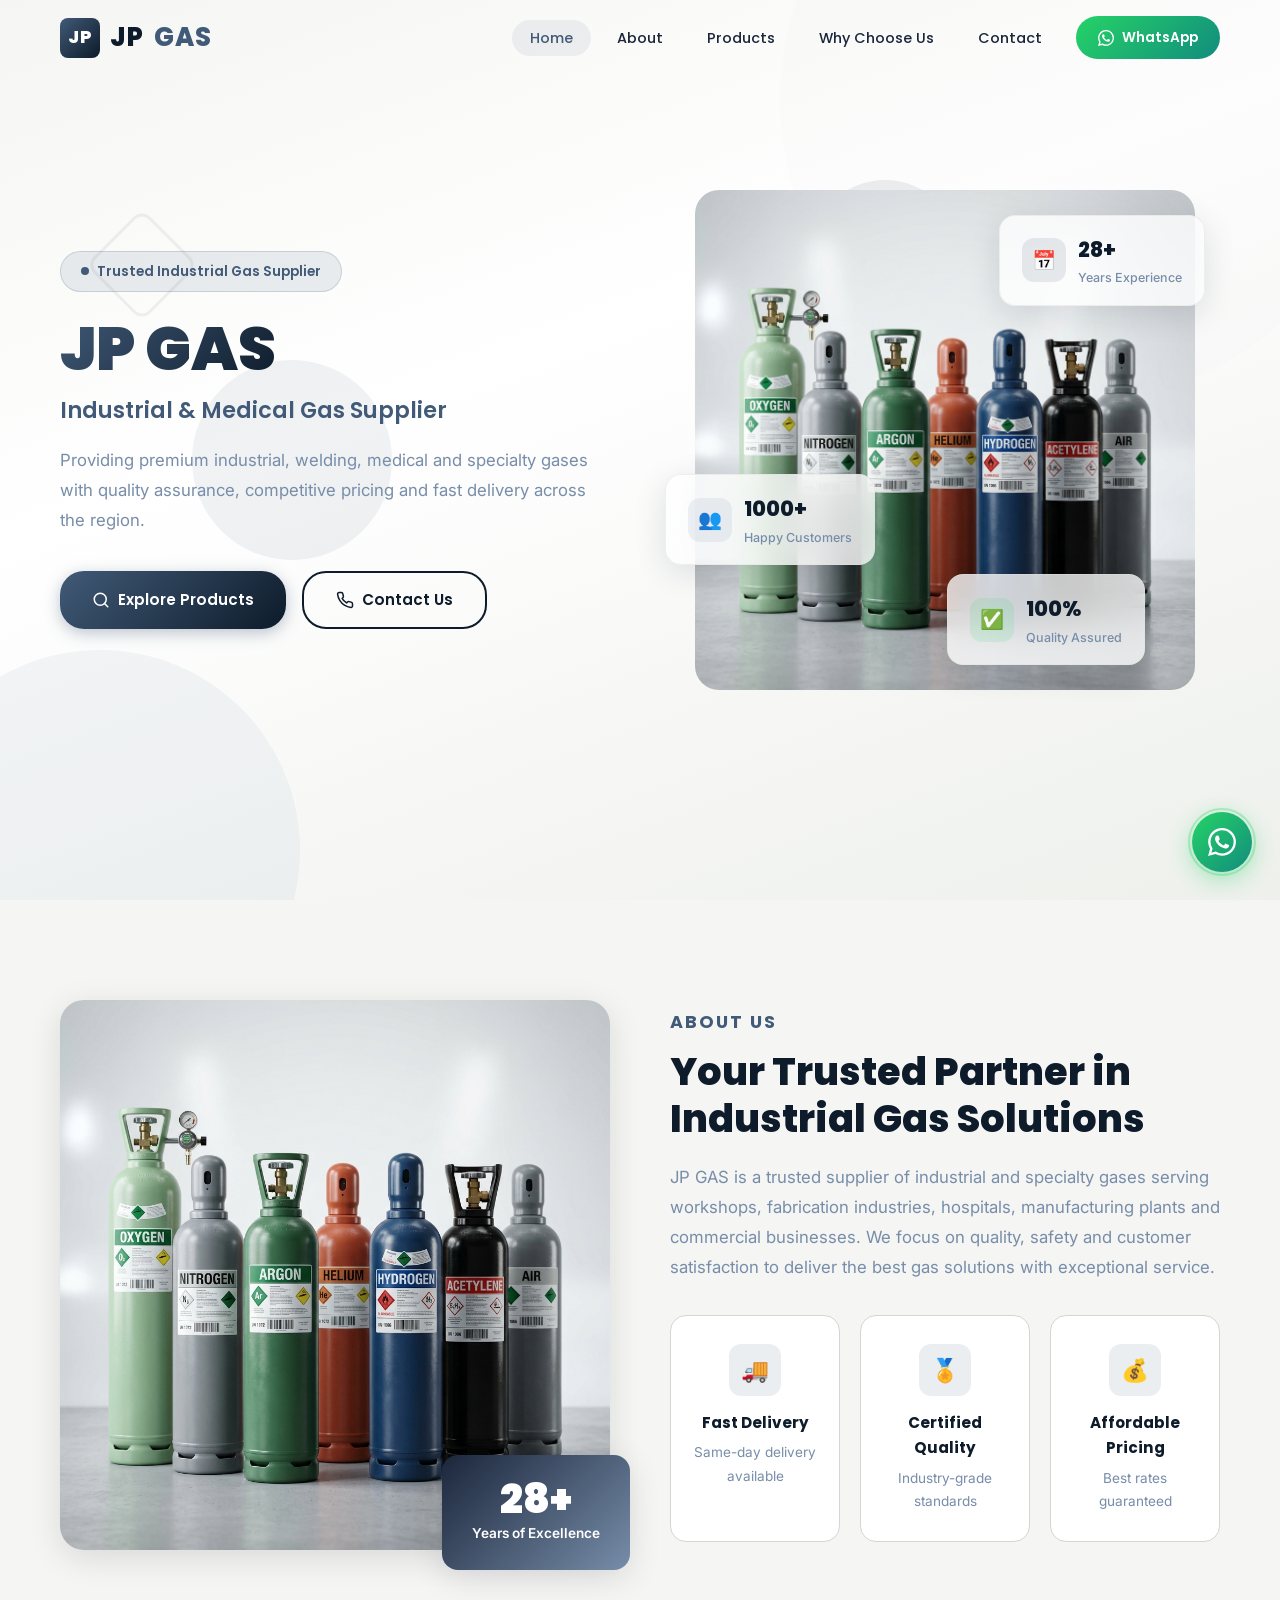
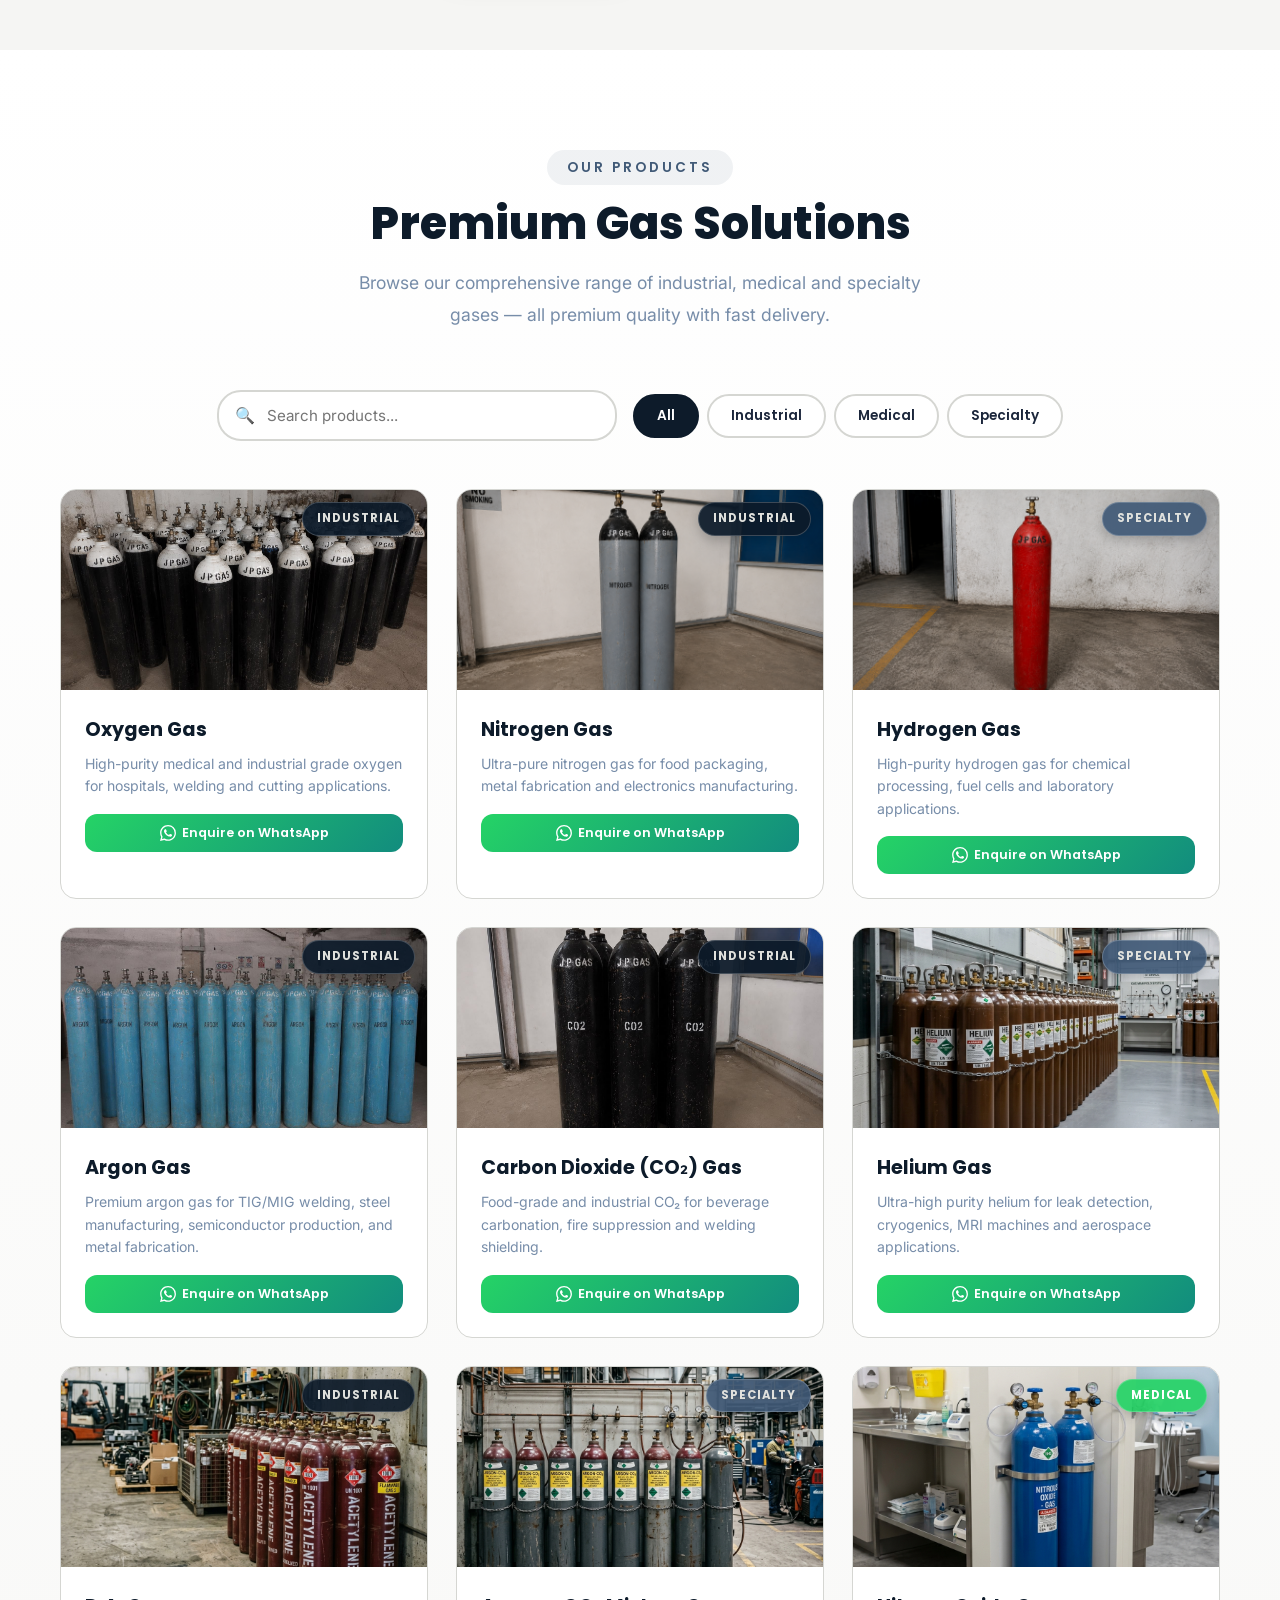
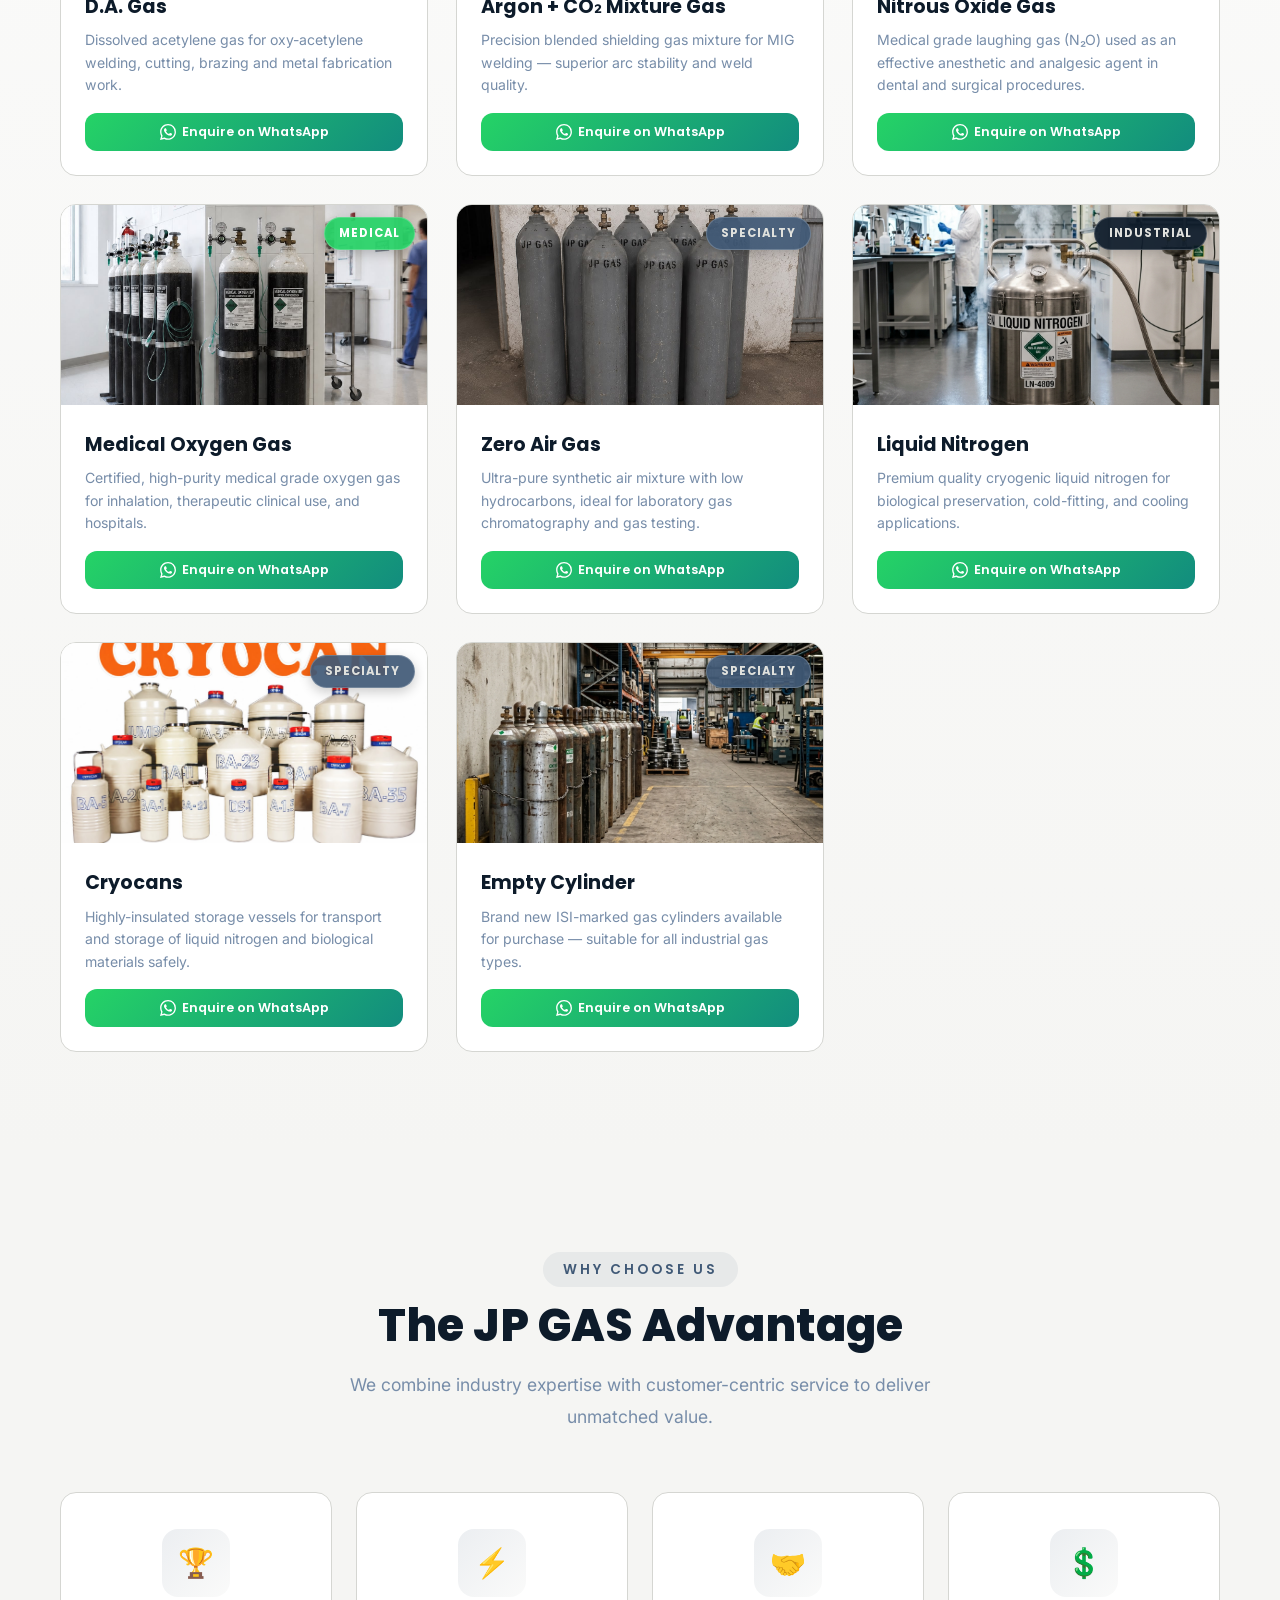
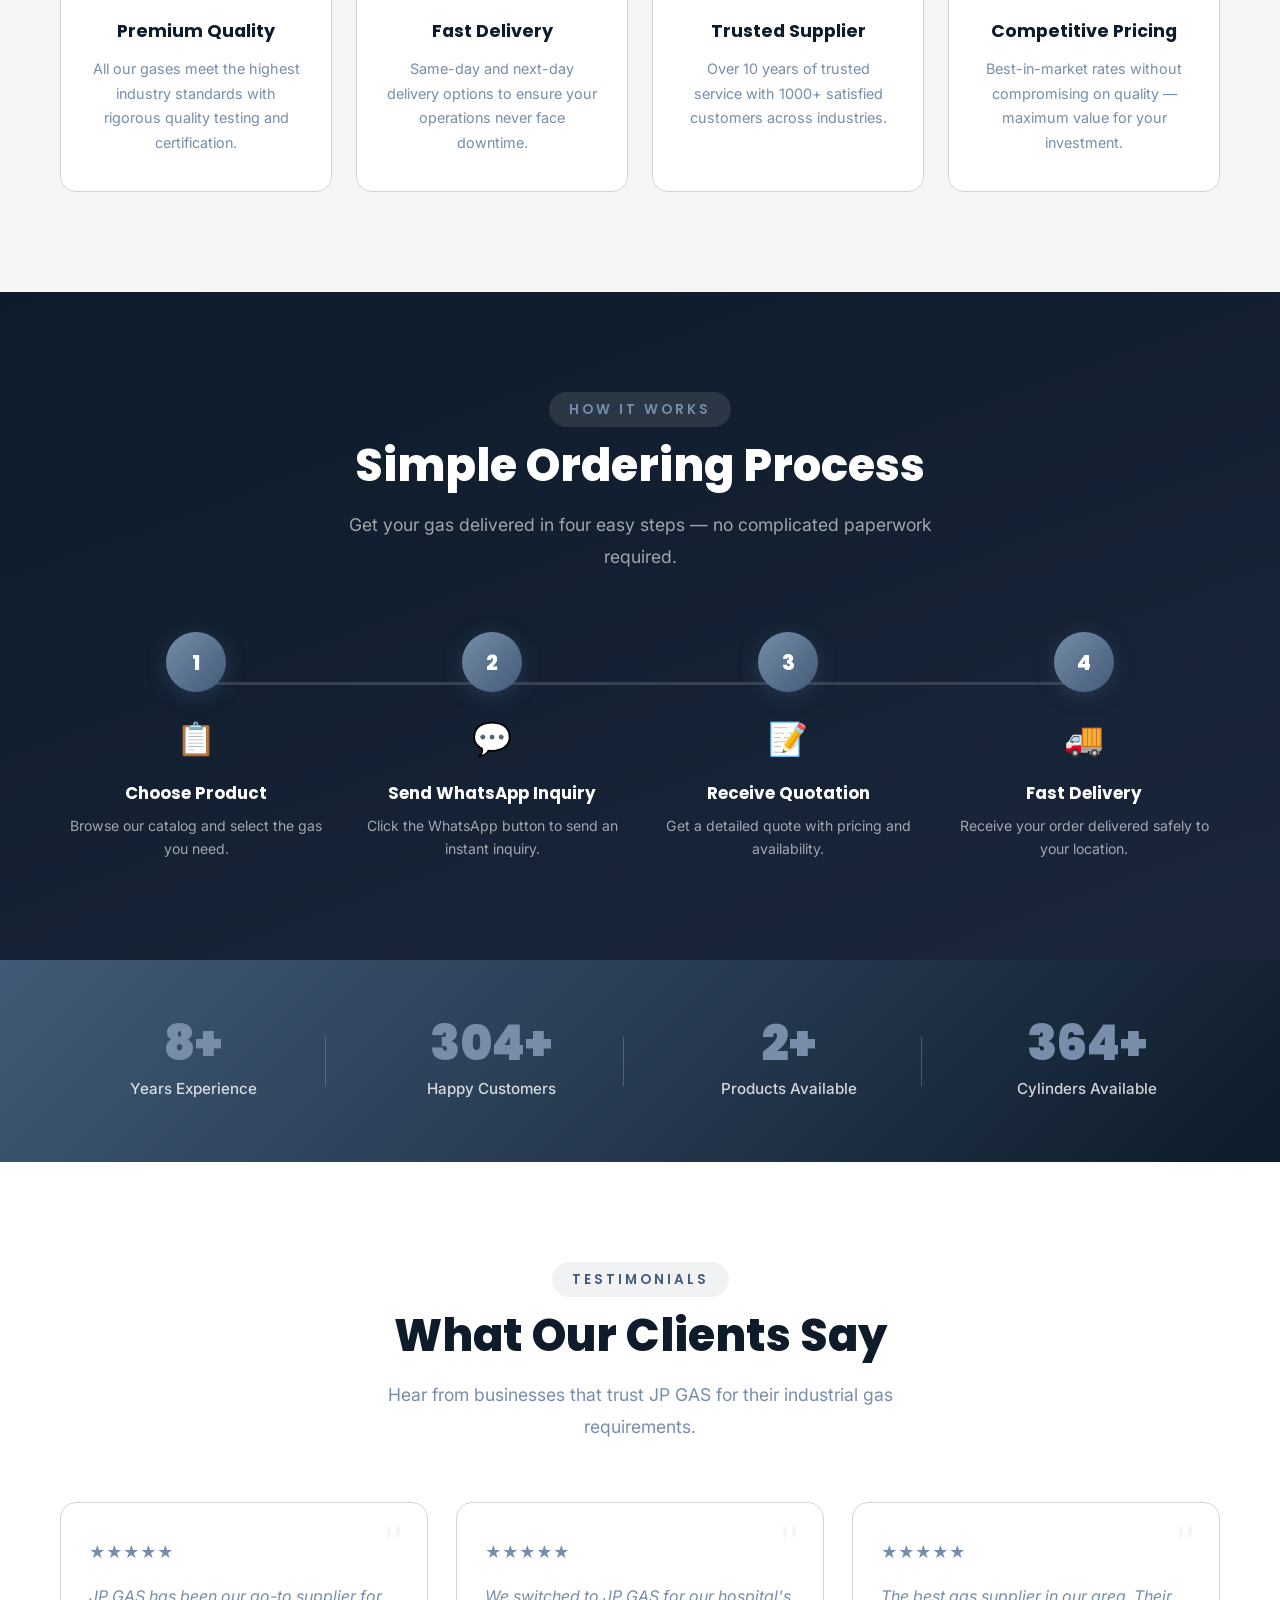
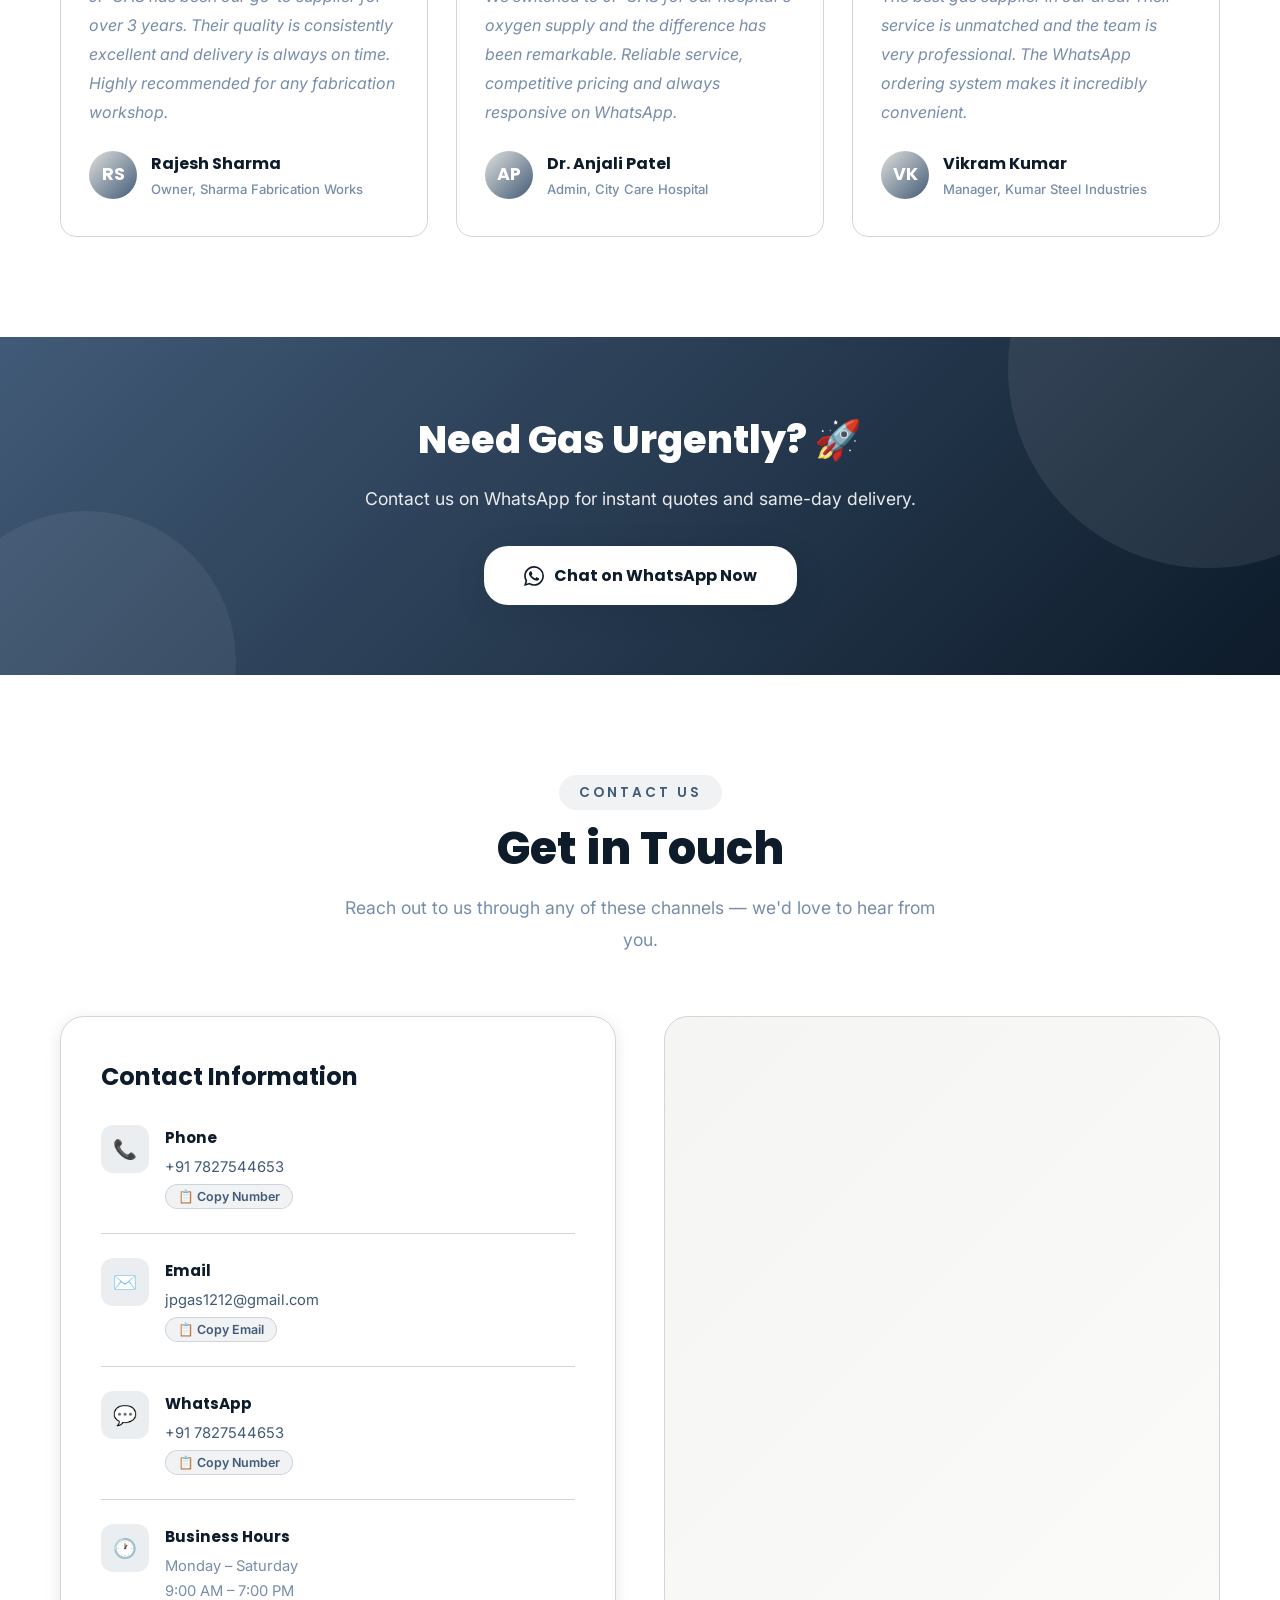
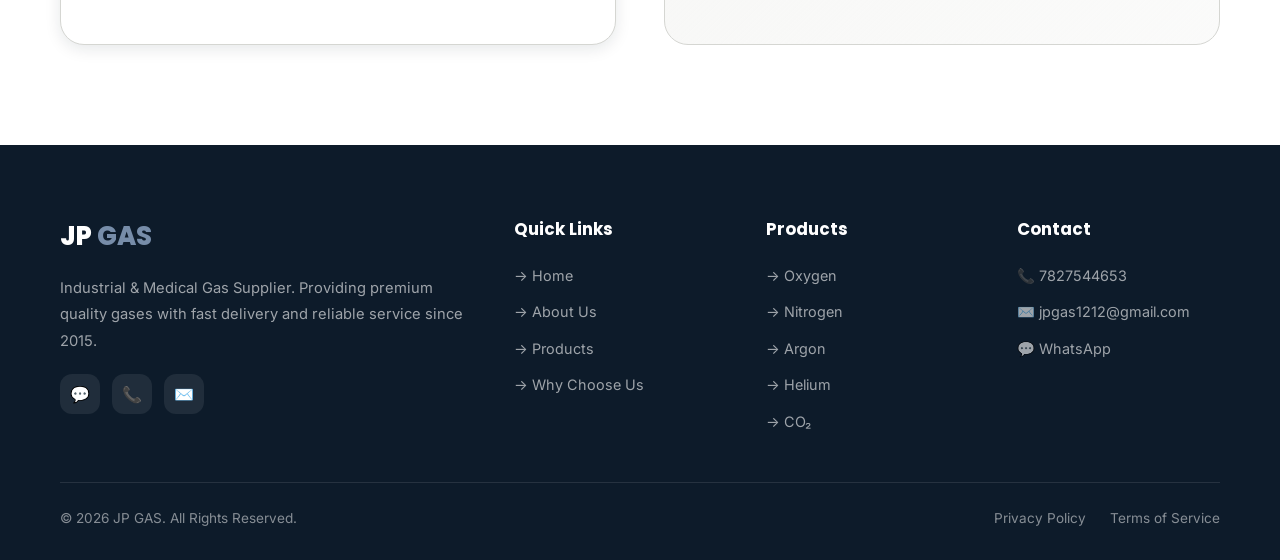
==== commit c7b7422c: "refactor: remove hardcoded prices from UI and product cards to simplify inquiry workflow" ====
--- a/index.html
+++ b/index.html
@@ -147,7 +147,7 @@
           <h3>About Us</h3>
           <h2>Your Trusted Partner in Industrial Gas Solutions</h2>
           <p>
-            JP GAS is a trusted supplier of industrial and specialty gases serving workshops, fabrication industries, hospitals, manufacturing plants and commercial businesses. We focus on quality, safety and customer satisfaction to deliver the best gas solutions at competitive prices.
+            JP GAS is a trusted supplier of industrial and specialty gases serving workshops, fabrication industries, hospitals, manufacturing plants and commercial businesses. We focus on quality, safety and customer satisfaction to deliver the best gas solutions with exceptional service.
           </p>
           <div class="about-features">
             <div class="feature-card stagger-1">
@@ -177,7 +177,7 @@
       <div class="section-header fade-up">
         <span class="section-tag">Our Products</span>
         <h2 class="section-title">Premium Gas Solutions</h2>
-        <p class="section-subtitle">Browse our comprehensive range of industrial, medical and specialty gases — all competitively priced with fast delivery.</p>
+        <p class="section-subtitle">Browse our comprehensive range of industrial, medical and specialty gases — all premium quality with fast delivery.</p>
       </div>
 
       <div class="products-toolbar fade-up">
@@ -196,7 +196,7 @@
       <div class="products-grid" id="productsGrid">
 
         <!-- Oxygen -->
-        <div class="product-card fade-up" data-category="industrial" data-name="Oxygen" data-price="₹700">
+        <div class="product-card fade-up" data-category="industrial" data-name="Oxygen">
           <div class="product-image">
             <img src="images/oxygen.jpeg" alt="Oxygen Gas" />
             <span class="product-category-tag tag-industrial">Industrial</span>
@@ -205,15 +205,15 @@
             <h3 class="product-name">Oxygen Gas</h3>
             <p class="product-description">High-purity medical and industrial grade oxygen for hospitals, welding and cutting applications.</p>
             
-            <button class="product-whatsapp-btn" onclick="enquireWhatsApp('Oxygen','₹700')">
-              <svg width="16" height="16" viewBox="0 0 24 24" fill="currentColor"><path d="M17.472 14.382c-.297-.149-1.758-.867-2.03-.967-.273-.099-.471-.148-.67.15-.197.297-.767.966-.94 1.164-.173.199-.347.223-.644.075-.297-.15-1.255-.463-2.39-1.475-.883-.788-1.48-1.761-1.653-2.059-.173-.297-.018-.458.13-.606.134-.133.298-.347.446-.52.149-.174.198-.298.298-.497.099-.198.05-.371-.025-.52-.075-.149-.669-1.612-.916-2.207-.242-.579-.487-.5-.669-.51-.173-.008-.371-.01-.57-.01-.198 0-.52.074-.792.372-.272.297-1.04 1.016-1.04 2.479 0 1.462 1.065 2.875 1.213 3.074.149.198 2.096 3.2 5.077 4.487.709.306 1.262.489 1.694.625.712.227 1.36.195 1.871.118.571-.085 1.758-.719 2.006-1.413.248-.694.248-1.289.173-1.413-.074-.124-.272-.198-.57-.347m-5.421 7.403h-.004a9.87 9.87 0 01-5.031-1.378l-.361-.214-3.741.982.998-3.648-.235-.374a9.86 9.86 0 01-1.51-5.26c.001-5.45 4.436-9.884 9.888-9.884 2.64 0 5.122 1.03 6.988 2.898a9.825 9.825 0 012.893 6.994c-.003 5.45-4.437 9.884-9.885 9.884m8.413-18.297A11.815 11.815 0 0012.05 0C5.495 0 .16 5.335.157 11.892c0 2.096.547 4.142 1.588 5.945L.057 24l6.305-1.654a11.882 11.882 0 005.683 1.448h.005c6.554 0 11.89-5.335 11.893-11.893a11.821 11.821 0 00-3.48-8.413z"/></svg>
-              Enquire on WhatsApp for better price
+            <button class="product-whatsapp-btn" onclick="enquireWhatsApp('Oxygen')">
+              <svg width="16" height="16" viewBox="0 0 24 24" fill="currentColor"><path d="M17.472 14.382c-.297-.149-1.758-.867-2.03-.967-.273-.099-.471-.148-.67.15-.197.297-.767.966-.94 1.164-.173.199-.347.223-.644.075-.297-.15-1.255-.463-2.39-1.475-.883-.788-1.48-1.761-1.653-2.059-.173-.297-.018-.458.13-.606.134-.133.298-.347.446-.52.149-.174.198-.298.298-.497.099-.198.05-.371-.025-.52-.075-.149-.669-1.612-.916-2.207-.242-.579-.487-.5-.669-.51-.173-.008-.371-.01-.57-.01-.198 0-.52.074-.792.372-.272.297-1.04 1.016-1.04 2.479 0 1.462 1.065 2.875 1.213 3.074.149.198 2.096 3.2 5.077 4.487.709.306 1.262.489 1.694.625.712.227 1.36.195 1.871.118.571-.085 1.758-.719 2.006-1.413.248-.694.248-1.289.173-1.413-.074-.124-.272-.198-.57-.347m-5.421 7.403h-.004a9.87 9.87 0 01-5.031-1.378l-.361-.214-3.741.982.998-3.648-.235-.374a9.86 9.86 0 01-1.51-5.26c.001-5.45 4.436-9.884 9.888-9.884 2.64 0 5.122 1.03 6.988 2.898a9.825 9.825 0 012.893 6.994c-.003 5.45-4.437 9.884-9.885 9.884m8.413-18.297A11.815 11.815 0 0012.05 0C5.495 0 .16 5.335.157 11.892c0 2.096.547 4.142 1.588 5.945L.057 24l6.305-1.654a11.882 11.882 0 005.683 1.448h.005c6.554 0 11.89-5.335 11.893-11.893a11.821 11.821 0 00-3.48-8.413z"/></svg>
+              Enquire on WhatsApp
             </button>
           </div>
         </div>
 
         <!-- Nitrogen -->
-        <div class="product-card fade-up" data-category="industrial" data-name="Nitrogen" data-price="₹2100">
+        <div class="product-card fade-up" data-category="industrial" data-name="Nitrogen">
           <div class="product-image">
             <img src="images/nitro.png" alt="Nitrogen Gas" />
             <span class="product-category-tag tag-industrial">Industrial</span>
@@ -222,15 +222,15 @@
             <h3 class="product-name">Nitrogen Gas</h3>
             <p class="product-description">Ultra-pure nitrogen gas for food packaging, metal fabrication and electronics manufacturing.</p>
             
-            <button class="product-whatsapp-btn" onclick="enquireWhatsApp('Nitrogen','₹2,100')">
-              <svg width="16" height="16" viewBox="0 0 24 24" fill="currentColor"><path d="M17.472 14.382c-.297-.149-1.758-.867-2.03-.967-.273-.099-.471-.148-.67.15-.197.297-.767.966-.94 1.164-.173.199-.347.223-.644.075-.297-.15-1.255-.463-2.39-1.475-.883-.788-1.48-1.761-1.653-2.059-.173-.297-.018-.458.13-.606.134-.133.298-.347.446-.52.149-.174.198-.298.298-.497.099-.198.05-.371-.025-.52-.075-.149-.669-1.612-.916-2.207-.242-.579-.487-.5-.669-.51-.173-.008-.371-.01-.57-.01-.198 0-.52.074-.792.372-.272.297-1.04 1.016-1.04 2.479 0 1.462 1.065 2.875 1.213 3.074.149.198 2.096 3.2 5.077 4.487.709.306 1.262.489 1.694.625.712.227 1.36.195 1.871.118.571-.085 1.758-.719 2.006-1.413.248-.694.248-1.289.173-1.413-.074-.124-.272-.198-.57-.347m-5.421 7.403h-.004a9.87 9.87 0 01-5.031-1.378l-.361-.214-3.741.982.998-3.648-.235-.374a9.86 9.86 0 01-1.51-5.26c.001-5.45 4.436-9.884 9.888-9.884 2.64 0 5.122 1.03 6.988 2.898a9.825 9.825 0 012.893 6.994c-.003 5.45-4.437 9.884-9.885 9.884m8.413-18.297A11.815 11.815 0 0012.05 0C5.495 0 .16 5.335.157 11.892c0 2.096.547 4.142 1.588 5.945L.057 24l6.305-1.654a11.882 11.882 0 005.683 1.448h.005c6.554 0 11.89-5.335 11.893-11.893a11.821 11.821 0 00-3.48-8.413z"/></svg>
-              Enquire on WhatsApp for better price
+            <button class="product-whatsapp-btn" onclick="enquireWhatsApp('Nitrogen')">
+              <svg width="16" height="16" viewBox="0 0 24 24" fill="currentColor"><path d="M17.472 14.382c-.297-.149-1.758-.867-2.03-.967-.273-.099-.471-.148-.67.15-.197.297-.767.966-.94 1.164-.173.199-.347.223-.644.075-.297-.15-1.255-.463-2.39-1.475-.883-.788-1.48-1.761-1.653-2.059-.173-.297-.018-.458.13-.606.134-.133.298-.347.446-.52.149-.174.198-.298.298-.497.099-.198.05-.371-.025-.52-.075-.149-.669-1.612-.916-2.207-.242-.579-.487-.5-.669-.51-.173-.008-.371-.01-.57-.01-.198 0-.52.074-.792.372-.272.297-1.04 1.016-1.04 2.479 0 1.462 1.065 2.875 1.213 3.074.149.198 2.096 3.2 5.077 4.487.709.306 1.262.489 1.694.625.712.227 1.36.195 1.871.118.571-.085 1.758-.719 2.006-1.413.248-.694.248-1.289.173-1.413-.074-.124-.272-.198-.57-.347m-5.421 7.403h-.004a9.87 9.87 0 01-5.031-1.378l-.361-.214-3.741.982.998-3.648-.235-.374a9.86 9.86 0 01-1.51-5.26c.001-5.45 4.436-9.884 9.888-9.884 2.64 0 5.122 1.03 6.988 2.898a9.825 9.825 0 012.893 6.994c-.003 5.45-4.437 9.884-9.885 9.884m8.413-18.297A11.815 11.815 0 0012.05 0C5.495 0 .16 5.335.157 11.892c0 2.096.547 4.142 1.588 5.945L.057 24l6.305-1.654a11.882 11.882 0 005.683 1.448h.005c6.554 0 11.89-5.335 11.893-11.893a11.821 11.821 0 00-3.48-8.413z"/></svg>
+              Enquire on WhatsApp
             </button>
           </div>
         </div>
 
         <!-- Hydrogen -->
-        <div class="product-card fade-up" data-category="specialty" data-name="Hydrogen" data-price="₹2450">
+        <div class="product-card fade-up" data-category="specialty" data-name="Hydrogen">
           <div class="product-image">
             <img src="images/hydrogen1.png" alt="Hydrogen Gas" />
             <span class="product-category-tag tag-specialty">Specialty</span>
@@ -239,15 +239,15 @@
             <h3 class="product-name">Hydrogen Gas</h3>
             <p class="product-description">High-purity hydrogen gas for chemical processing, fuel cells and laboratory applications.</p>
             
-            <button class="product-whatsapp-btn" onclick="enquireWhatsApp('Hydrogen','₹2,450')">
-              <svg width="16" height="16" viewBox="0 0 24 24" fill="currentColor"><path d="M17.472 14.382c-.297-.149-1.758-.867-2.03-.967-.273-.099-.471-.148-.67.15-.197.297-.767.966-.94 1.164-.173.199-.347.223-.644.075-.297-.15-1.255-.463-2.39-1.475-.883-.788-1.48-1.761-1.653-2.059-.173-.297-.018-.458.13-.606.134-.133.298-.347.446-.52.149-.174.198-.298.298-.497.099-.198.05-.371-.025-.52-.075-.149-.669-1.612-.916-2.207-.242-.579-.487-.5-.669-.51-.173-.008-.371-.01-.57-.01-.198 0-.52.074-.792.372-.272.297-1.04 1.016-1.04 2.479 0 1.462 1.065 2.875 1.213 3.074.149.198 2.096 3.2 5.077 4.487.709.306 1.262.489 1.694.625.712.227 1.36.195 1.871.118.571-.085 1.758-.719 2.006-1.413.248-.694.248-1.289.173-1.413-.074-.124-.272-.198-.57-.347m-5.421 7.403h-.004a9.87 9.87 0 01-5.031-1.378l-.361-.214-3.741.982.998-3.648-.235-.374a9.86 9.86 0 01-1.51-5.26c.001-5.45 4.436-9.884 9.888-9.884 2.64 0 5.122 1.03 6.988 2.898a9.825 9.825 0 012.893 6.994c-.003 5.45-4.437 9.884-9.885 9.884m8.413-18.297A11.815 11.815 0 0012.05 0C5.495 0 .16 5.335.157 11.892c0 2.096.547 4.142 1.588 5.945L.057 24l6.305-1.654a11.882 11.882 0 005.683 1.448h.005c6.554 0 11.89-5.335 11.893-11.893a11.821 11.821 0 00-3.48-8.413z"/></svg>
-              Enquire on WhatsApp for better price
+            <button class="product-whatsapp-btn" onclick="enquireWhatsApp('Hydrogen')">
+              <svg width="16" height="16" viewBox="0 0 24 24" fill="currentColor"><path d="M17.472 14.382c-.297-.149-1.758-.867-2.03-.967-.273-.099-.471-.148-.67.15-.197.297-.767.966-.94 1.164-.173.199-.347.223-.644.075-.297-.15-1.255-.463-2.39-1.475-.883-.788-1.48-1.761-1.653-2.059-.173-.297-.018-.458.13-.606.134-.133.298-.347.446-.52.149-.174.198-.298.298-.497.099-.198.05-.371-.025-.52-.075-.149-.669-1.612-.916-2.207-.242-.579-.487-.5-.669-.51-.173-.008-.371-.01-.57-.01-.198 0-.52.074-.792.372-.272.297-1.04 1.016-1.04 2.479 0 1.462 1.065 2.875 1.213 3.074.149.198 2.096 3.2 5.077 4.487.709.306 1.262.489 1.694.625.712.227 1.36.195 1.871.118.571-.085 1.758-.719 2.006-1.413.248-.694.248-1.289.173-1.413-.074-.124-.272-.198-.57-.347m-5.421 7.403h-.004a9.87 9.87 0 01-5.031-1.378l-.361-.214-3.741.982.998-3.648-.235-.374a9.86 9.86 0 01-1.51-5.26c.001-5.45 4.436-9.884 9.888-9.884 2.64 0 5.122 1.03 6.988 2.898a9.825 9.825 0 012.893 6.994c-.003 5.45-4.437 9.884-9.885 9.884m8.413-18.297A11.815 11.815 0 0012.05 0C5.495 0 .16 5.335.157 11.892c0 2.096.547 4.142 1.588 5.945L.057 24l6.305-1.654a11.882 11.882 0 005.683 1.448h.005c6.554 0 11.89-5.335 11.893-11.893a11.821 11.821 0 00-3.48-8.413z"/></svg>
+              Enquire on WhatsApp
             </button>
           </div>
         </div>
 
         <!-- Argon -->
-        <div class="product-card fade-up" data-category="industrial" data-name="Argon" data-price="₹3150">
+        <div class="product-card fade-up" data-category="industrial" data-name="Argon">
           <div class="product-image">
             <img src="images/argon.jpeg" alt="Argon Gas" />
             <span class="product-category-tag tag-industrial">Industrial</span>
@@ -256,15 +256,15 @@
             <h3 class="product-name">Argon Gas</h3>
             <p class="product-description">Premium argon gas for TIG/MIG welding, steel manufacturing, semiconductor production, and metal fabrication.</p>
            
-            <button class="product-whatsapp-btn" onclick="enquireWhatsApp('Argon','₹3,150')">
-              <svg width="16" height="16" viewBox="0 0 24 24" fill="currentColor"><path d="M17.472 14.382c-.297-.149-1.758-.867-2.03-.967-.273-.099-.471-.148-.67.15-.197.297-.767.966-.94 1.164-.173.199-.347.223-.644.075-.297-.15-1.255-.463-2.39-1.475-.883-.788-1.48-1.761-1.653-2.059-.173-.297-.018-.458.13-.606.134-.133.298-.347.446-.52.149-.174.198-.298.298-.497.099-.198.05-.371-.025-.52-.075-.149-.669-1.612-.916-2.207-.242-.579-.487-.5-.669-.51-.173-.008-.371-.01-.57-.01-.198 0-.52.074-.792.372-.272.297-1.04 1.016-1.04 2.479 0 1.462 1.065 2.875 1.213 3.074.149.198 2.096 3.2 5.077 4.487.709.306 1.262.489 1.694.625.712.227 1.36.195 1.871.118.571-.085 1.758-.719 2.006-1.413.248-.694.248-1.289.173-1.413-.074-.124-.272-.198-.57-.347m-5.421 7.403h-.004a9.87 9.87 0 01-5.031-1.378l-.361-.214-3.741.982.998-3.648-.235-.374a9.86 9.86 0 01-1.51-5.26c.001-5.45 4.436-9.884 9.888-9.884 2.64 0 5.122 1.03 6.988 2.898a9.825 9.825 0 012.893 6.994c-.003 5.45-4.437 9.884-9.885 9.884m8.413-18.297A11.815 11.815 0 0012.05 0C5.495 0 .16 5.335.157 11.892c0 2.096.547 4.142 1.588 5.945L.057 24l6.305-1.654a11.882 11.882 0 005.683 1.448h.005c6.554 0 11.89-5.335 11.893-11.893a11.821 11.821 0 00-3.48-8.413z"/></svg>
-              Enquire on WhatsApp for better price
+            <button class="product-whatsapp-btn" onclick="enquireWhatsApp('Argon')">
+              <svg width="16" height="16" viewBox="0 0 24 24" fill="currentColor"><path d="M17.472 14.382c-.297-.149-1.758-.867-2.03-.967-.273-.099-.471-.148-.67.15-.197.297-.767.966-.94 1.164-.173.199-.347.223-.644.075-.297-.15-1.255-.463-2.39-1.475-.883-.788-1.48-1.761-1.653-2.059-.173-.297-.018-.458.13-.606.134-.133.298-.347.446-.52.149-.174.198-.298.298-.497.099-.198.05-.371-.025-.52-.075-.149-.669-1.612-.916-2.207-.242-.579-.487-.5-.669-.51-.173-.008-.371-.01-.57-.01-.198 0-.52.074-.792.372-.272.297-1.04 1.016-1.04 2.479 0 1.462 1.065 2.875 1.213 3.074.149.198 2.096 3.2 5.077 4.487.709.306 1.262.489 1.694.625.712.227 1.36.195 1.871.118.571-.085 1.758-.719 2.006-1.413.248-.694.248-1.289.173-1.413-.074-.124-.272-.198-.57-.347m-5.421 7.403h-.004a9.87 9.87 0 01-5.031-1.378l-.361-.214-3.741.982.998-3.648-.235-.374a9.86 9.86 0 01-1.51-5.26c.001-5.45 4.436-9.884 9.888-9.884 2.64 0 5.122 1.03 6.988 2.898a9.825 9.825 0 012.893 6.994c-.003 5.45-4.437 9.884-9.885 9.884m8.413-18.297A11.815 11.815 0 0012.05 0C5.495 0 .16 5.335.157 11.892c0 2.096.547 4.142 1.588 5.945L.057 24l6.305-1.654a11.882 11.882 0 005.683 1.448h.005c6.554 0 11.89-5.335 11.893-11.893a11.821 11.821 0 00-3.48-8.413z"/></svg>
+              Enquire on WhatsApp
             </button>
           </div>
         </div>
 
         <!-- Carbon Dioxide -->
-        <div class="product-card fade-up" data-category="industrial" data-name="Carbon Dioxide" data-price="₹1800">
+        <div class="product-card fade-up" data-category="industrial" data-name="Carbon Dioxide">
           <div class="product-image">
             <img src="images/co2.jpeg" alt="Carbon Dioxide Gas" />
             <span class="product-category-tag tag-industrial">Industrial</span>
@@ -273,15 +273,15 @@
             <h3 class="product-name">Carbon Dioxide (CO₂) Gas</h3>
             <p class="product-description">Food-grade and industrial CO₂ for beverage carbonation, fire suppression and welding shielding.</p>
            
-            <button class="product-whatsapp-btn" onclick="enquireWhatsApp('Carbon Dioxide (CO₂)','₹1,800')">
-              <svg width="16" height="16" viewBox="0 0 24 24" fill="currentColor"><path d="M17.472 14.382c-.297-.149-1.758-.867-2.03-.967-.273-.099-.471-.148-.67.15-.197.297-.767.966-.94 1.164-.173.199-.347.223-.644.075-.297-.15-1.255-.463-2.39-1.475-.883-.788-1.48-1.761-1.653-2.059-.173-.297-.018-.458.13-.606.134-.133.298-.347.446-.52.149-.174.198-.298.298-.497.099-.198.05-.371-.025-.52-.075-.149-.669-1.612-.916-2.207-.242-.579-.487-.5-.669-.51-.173-.008-.371-.01-.57-.01-.198 0-.52.074-.792.372-.272.297-1.04 1.016-1.04 2.479 0 1.462 1.065 2.875 1.213 3.074.149.198 2.096 3.2 5.077 4.487.709.306 1.262.489 1.694.625.712.227 1.36.195 1.871.118.571-.085 1.758-.719 2.006-1.413.248-.694.248-1.289.173-1.413-.074-.124-.272-.198-.57-.347m-5.421 7.403h-.004a9.87 9.87 0 01-5.031-1.378l-.361-.214-3.741.982.998-3.648-.235-.374a9.86 9.86 0 01-1.51-5.26c.001-5.45 4.436-9.884 9.888-9.884 2.64 0 5.122 1.03 6.988 2.898a9.825 9.825 0 012.893 6.994c-.003 5.45-4.437 9.884-9.885 9.884m8.413-18.297A11.815 11.815 0 0012.05 0C5.495 0 .16 5.335.157 11.892c0 2.096.547 4.142 1.588 5.945L.057 24l6.305-1.654a11.882 11.882 0 005.683 1.448h.005c6.554 0 11.89-5.335 11.893-11.893a11.821 11.821 0 00-3.48-8.413z"/></svg>
-              Enquire on WhatsApp for better price
+            <button class="product-whatsapp-btn" onclick="enquireWhatsApp('Carbon Dioxide (CO₂)')">
+              <svg width="16" height="16" viewBox="0 0 24 24" fill="currentColor"><path d="M17.472 14.382c-.297-.149-1.758-.867-2.03-.967-.273-.099-.471-.148-.67.15-.197.297-.767.966-.94 1.164-.173.199-.347.223-.644.075-.297-.15-1.255-.463-2.39-1.475-.883-.788-1.48-1.761-1.653-2.059-.173-.297-.018-.458.13-.606.134-.133.298-.347.446-.52.149-.174.198-.298.298-.497.099-.198.05-.371-.025-.52-.075-.149-.669-1.612-.916-2.207-.242-.579-.487-.5-.669-.51-.173-.008-.371-.01-.57-.01-.198 0-.52.074-.792.372-.272.297-1.04 1.016-1.04 2.479 0 1.462 1.065 2.875 1.213 3.074.149.198 2.096 3.2 5.077 4.487.709.306 1.262.489 1.694.625.712.227 1.36.195 1.871.118.571-.085 1.758-.719 2.006-1.413.248-.694.248-1.289.173-1.413-.074-.124-.272-.198-.57-.347m-5.421 7.403h-.004a9.87 9.87 0 01-5.031-1.378l-.361-.214-3.741.982.998-3.648-.235-.374a9.86 9.86 0 01-1.51-5.26c.001-5.45 4.436-9.884 9.888-9.884 2.64 0 5.122 1.03 6.988 2.898a9.825 9.825 0 012.893 6.994c-.003 5.45-4.437 9.884-9.885 9.884m8.413-18.297A11.815 11.815 0 0012.05 0C5.495 0 .16 5.335.157 11.892c0 2.096.547 4.142 1.588 5.945L.057 24l6.305-1.654a11.882 11.882 0 005.683 1.448h.005c6.554 0 11.89-5.335 11.893-11.893a11.821 11.821 0 00-3.48-8.413z"/></svg>
+              Enquire on WhatsApp
             </button>
           </div>
         </div>
 
         <!-- Helium -->
-        <div class="product-card fade-up" data-category="specialty" data-name="Helium" data-price="₹49000">
+        <div class="product-card fade-up" data-category="specialty" data-name="Helium">
           <div class="product-image">
             <img src="images/helium.jpeg" alt="Helium Gas" />
             <span class="product-category-tag tag-specialty">Specialty</span>
@@ -290,15 +290,15 @@
             <h3 class="product-name">Helium Gas</h3>
             <p class="product-description">Ultra-high purity helium for leak detection, cryogenics, MRI machines and aerospace applications.</p>
            
-            <button class="product-whatsapp-btn" onclick="enquireWhatsApp('Helium','₹49,000')">
-              <svg width="16" height="16" viewBox="0 0 24 24" fill="currentColor"><path d="M17.472 14.382c-.297-.149-1.758-.867-2.03-.967-.273-.099-.471-.148-.67.15-.197.297-.767.966-.94 1.164-.173.199-.347.223-.644.075-.297-.15-1.255-.463-2.39-1.475-.883-.788-1.48-1.761-1.653-2.059-.173-.297-.018-.458.13-.606.134-.133.298-.347.446-.52.149-.174.198-.298.298-.497.099-.198.05-.371-.025-.52-.075-.149-.669-1.612-.916-2.207-.242-.579-.487-.5-.669-.51-.173-.008-.371-.01-.57-.01-.198 0-.52.074-.792.372-.272.297-1.04 1.016-1.04 2.479 0 1.462 1.065 2.875 1.213 3.074.149.198 2.096 3.2 5.077 4.487.709.306 1.262.489 1.694.625.712.227 1.36.195 1.871.118.571-.085 1.758-.719 2.006-1.413.248-.694.248-1.289.173-1.413-.074-.124-.272-.198-.57-.347m-5.421 7.403h-.004a9.87 9.87 0 01-5.031-1.378l-.361-.214-3.741.982.998-3.648-.235-.374a9.86 9.86 0 01-1.51-5.26c.001-5.45 4.436-9.884 9.888-9.884 2.64 0 5.122 1.03 6.988 2.898a9.825 9.825 0 012.893 6.994c-.003 5.45-4.437 9.884-9.885 9.884m8.413-18.297A11.815 11.815 0 0012.05 0C5.495 0 .16 5.335.157 11.892c0 2.096.547 4.142 1.588 5.945L.057 24l6.305-1.654a11.882 11.882 0 005.683 1.448h.005c6.554 0 11.89-5.335 11.893-11.893a11.821 11.821 0 00-3.48-8.413z"/></svg>
-              Enquire on WhatsApp for better price
+            <button class="product-whatsapp-btn" onclick="enquireWhatsApp('Helium')">
+              <svg width="16" height="16" viewBox="0 0 24 24" fill="currentColor"><path d="M17.472 14.382c-.297-.149-1.758-.867-2.03-.967-.273-.099-.471-.148-.67.15-.197.297-.767.966-.94 1.164-.173.199-.347.223-.644.075-.297-.15-1.255-.463-2.39-1.475-.883-.788-1.48-1.761-1.653-2.059-.173-.297-.018-.458.13-.606.134-.133.298-.347.446-.52.149-.174.198-.298.298-.497.099-.198.05-.371-.025-.52-.075-.149-.669-1.612-.916-2.207-.242-.579-.487-.5-.669-.51-.173-.008-.371-.01-.57-.01-.198 0-.52.074-.792.372-.272.297-1.04 1.016-1.04 2.479 0 1.462 1.065 2.875 1.213 3.074.149.198 2.096 3.2 5.077 4.487.709.306 1.262.489 1.694.625.712.227 1.36.195 1.871.118.571-.085 1.758-.719 2.006-1.413.248-.694.248-1.289.173-1.413-.074-.124-.272-.198-.57-.347m-5.421 7.403h-.004a9.87 9.87 0 01-5.031-1.378l-.361-.214-3.741.982.998-3.648-.235-.374a9.86 9.86 0 01-1.51-5.26c.001-5.45 4.436-9.884 9.888-9.884 2.64 0 5.122 1.03 6.988 2.898a9.825 9.825 0 012.893 6.994c-.003 5.45-4.437 9.884-9.885 9.884m8.413-18.297A11.815 11.815 0 0012.05 0C5.495 0 .16 5.335.157 11.892c0 2.096.547 4.142 1.588 5.945L.057 24l6.305-1.654a11.882 11.882 0 005.683 1.448h.005c6.554 0 11.89-5.335 11.893-11.893a11.821 11.821 0 00-3.48-8.413z"/></svg>
+              Enquire on WhatsApp
             </button>
           </div>
         </div>
 
         <!-- D.A. Gas -->
-        <div class="product-card fade-up" data-category="industrial" data-name="D.A. Gas" data-price="₹3500">
+        <div class="product-card fade-up" data-category="industrial" data-name="D.A. Gas">
           <div class="product-image">
             <img src="images/da_gas.jpeg" alt="D.A. Gas" />
             <span class="product-category-tag tag-industrial">Industrial</span>
@@ -307,15 +307,15 @@
             <h3 class="product-name">D.A. Gas</h3>
             <p class="product-description">Dissolved acetylene gas for oxy-acetylene welding, cutting, brazing and metal fabrication work.</p>
             
-            <button class="product-whatsapp-btn" onclick="enquireWhatsApp('D.A. Gas','₹3,500')">
-              <svg width="16" height="16" viewBox="0 0 24 24" fill="currentColor"><path d="M17.472 14.382c-.297-.149-1.758-.867-2.03-.967-.273-.099-.471-.148-.67.15-.197.297-.767.966-.94 1.164-.173.199-.347.223-.644.075-.297-.15-1.255-.463-2.39-1.475-.883-.788-1.48-1.761-1.653-2.059-.173-.297-.018-.458.13-.606.134-.133.298-.347.446-.52.149-.174.198-.298.298-.497.099-.198.05-.371-.025-.52-.075-.149-.669-1.612-.916-2.207-.242-.579-.487-.5-.669-.51-.173-.008-.371-.01-.57-.01-.198 0-.52.074-.792.372-.272.297-1.04 1.016-1.04 2.479 0 1.462 1.065 2.875 1.213 3.074.149.198 2.096 3.2 5.077 4.487.709.306 1.262.489 1.694.625.712.227 1.36.195 1.871.118.571-.085 1.758-.719 2.006-1.413.248-.694.248-1.289.173-1.413-.074-.124-.272-.198-.57-.347m-5.421 7.403h-.004a9.87 9.87 0 01-5.031-1.378l-.361-.214-3.741.982.998-3.648-.235-.374a9.86 9.86 0 01-1.51-5.26c.001-5.45 4.436-9.884 9.888-9.884 2.64 0 5.122 1.03 6.988 2.898a9.825 9.825 0 012.893 6.994c-.003 5.45-4.437 9.884-9.885 9.884m8.413-18.297A11.815 11.815 0 0012.05 0C5.495 0 .16 5.335.157 11.892c0 2.096.547 4.142 1.588 5.945L.057 24l6.305-1.654a11.882 11.882 0 005.683 1.448h.005c6.554 0 11.89-5.335 11.893-11.893a11.821 11.821 0 00-3.48-8.413z"/></svg>
-              Enquire on WhatsApp for better price
+            <button class="product-whatsapp-btn" onclick="enquireWhatsApp('D.A. Gas')">
+              <svg width="16" height="16" viewBox="0 0 24 24" fill="currentColor"><path d="M17.472 14.382c-.297-.149-1.758-.867-2.03-.967-.273-.099-.471-.148-.67.15-.197.297-.767.966-.94 1.164-.173.199-.347.223-.644.075-.297-.15-1.255-.463-2.39-1.475-.883-.788-1.48-1.761-1.653-2.059-.173-.297-.018-.458.13-.606.134-.133.298-.347.446-.52.149-.174.198-.298.298-.497.099-.198.05-.371-.025-.52-.075-.149-.669-1.612-.916-2.207-.242-.579-.487-.5-.669-.51-.173-.008-.371-.01-.57-.01-.198 0-.52.074-.792.372-.272.297-1.04 1.016-1.04 2.479 0 1.462 1.065 2.875 1.213 3.074.149.198 2.096 3.2 5.077 4.487.709.306 1.262.489 1.694.625.712.227 1.36.195 1.871.118.571-.085 1.758-.719 2.006-1.413.248-.694.248-1.289.173-1.413-.074-.124-.272-.198-.57-.347m-5.421 7.403h-.004a9.87 9.87 0 01-5.031-1.378l-.361-.214-3.741.982.998-3.648-.235-.374a9.86 9.86 0 01-1.51-5.26c.001-5.45 4.436-9.884 9.888-9.884 2.64 0 5.122 1.03 6.988 2.898a9.825 9.825 0 012.893 6.994c-.003 5.45-4.437 9.884-9.885 9.884m8.413-18.297A11.815 11.815 0 0012.05 0C5.495 0 .16 5.335.157 11.892c0 2.096.547 4.142 1.588 5.945L.057 24l6.305-1.654a11.882 11.882 0 005.683 1.448h.005c6.554 0 11.89-5.335 11.893-11.893a11.821 11.821 0 00-3.48-8.413z"/></svg>
+              Enquire on WhatsApp
             </button>
           </div>
         </div>
 
         <!-- Argon + CO₂ Mixture -->
-        <div class="product-card fade-up" data-category="specialty" data-name="Argon + CO₂ Mixture" data-price="₹3500">
+        <div class="product-card fade-up" data-category="specialty" data-name="Argon + CO₂ Mixture">
           <div class="product-image">
             <img src="images/argon_co2.jpeg" alt="Argon + CO₂ Mixture Gas" />
             <span class="product-category-tag tag-specialty">Specialty</span>
@@ -324,15 +324,15 @@
             <h3 class="product-name">Argon + CO₂ Mixture Gas</h3>
             <p class="product-description">Precision blended shielding gas mixture for MIG welding — superior arc stability and weld quality.</p>
             
-            <button class="product-whatsapp-btn" onclick="enquireWhatsApp('Argon + CO₂ Mixture','₹3,500')">
-              <svg width="16" height="16" viewBox="0 0 24 24" fill="currentColor"><path d="M17.472 14.382c-.297-.149-1.758-.867-2.03-.967-.273-.099-.471-.148-.67.15-.197.297-.767.966-.94 1.164-.173.199-.347.223-.644.075-.297-.15-1.255-.463-2.39-1.475-.883-.788-1.48-1.761-1.653-2.059-.173-.297-.018-.458.13-.606.134-.133.298-.347.446-.52.149-.174.198-.298.298-.497.099-.198.05-.371-.025-.52-.075-.149-.669-1.612-.916-2.207-.242-.579-.487-.5-.669-.51-.173-.008-.371-.01-.57-.01-.198 0-.52.074-.792.372-.272.297-1.04 1.016-1.04 2.479 0 1.462 1.065 2.875 1.213 3.074.149.198 2.096 3.2 5.077 4.487.709.306 1.262.489 1.694.625.712.227 1.36.195 1.871.118.571-.085 1.758-.719 2.006-1.413.248-.694.248-1.289.173-1.413-.074-.124-.272-.198-.57-.347m-5.421 7.403h-.004a9.87 9.87 0 01-5.031-1.378l-.361-.214-3.741.982.998-3.648-.235-.374a9.86 9.86 0 01-1.51-5.26c.001-5.45 4.436-9.884 9.888-9.884 2.64 0 5.122 1.03 6.988 2.898a9.825 9.825 0 012.893 6.994c-.003 5.45-4.437 9.884-9.885 9.884m8.413-18.297A11.815 11.815 0 0012.05 0C5.495 0 .16 5.335.157 11.892c0 2.096.547 4.142 1.588 5.945L.057 24l6.305-1.654a11.882 11.882 0 005.683 1.448h.005c6.554 0 11.89-5.335 11.893-11.893a11.821 11.821 0 00-3.48-8.413z"/></svg>
-              Enquire on WhatsApp for better price
+            <button class="product-whatsapp-btn" onclick="enquireWhatsApp('Argon + CO₂ Mixture')">
+              <svg width="16" height="16" viewBox="0 0 24 24" fill="currentColor"><path d="M17.472 14.382c-.297-.149-1.758-.867-2.03-.967-.273-.099-.471-.148-.67.15-.197.297-.767.966-.94 1.164-.173.199-.347.223-.644.075-.297-.15-1.255-.463-2.39-1.475-.883-.788-1.48-1.761-1.653-2.059-.173-.297-.018-.458.13-.606.134-.133.298-.347.446-.52.149-.174.198-.298.298-.497.099-.198.05-.371-.025-.52-.075-.149-.669-1.612-.916-2.207-.242-.579-.487-.5-.669-.51-.173-.008-.371-.01-.57-.01-.198 0-.52.074-.792.372-.272.297-1.04 1.016-1.04 2.479 0 1.462 1.065 2.875 1.213 3.074.149.198 2.096 3.2 5.077 4.487.709.306 1.262.489 1.694.625.712.227 1.36.195 1.871.118.571-.085 1.758-.719 2.006-1.413.248-.694.248-1.289.173-1.413-.074-.124-.272-.198-.57-.347m-5.421 7.403h-.004a9.87 9.87 0 01-5.031-1.378l-.361-.214-3.741.982.998-3.648-.235-.374a9.86 9.86 0 01-1.51-5.26c.001-5.45 4.436-9.884 9.888-9.884 2.64 0 5.122 1.03 6.988 2.898a9.825 9.825 0 012.893 6.994c-.003 5.45-4.437 9.884-9.885 9.884m8.413-18.297A11.815 11.815 0 0012.05 0C5.495 0 .16 5.335.157 11.892c0 2.096.547 4.142 1.588 5.945L.057 24l6.305-1.654a11.882 11.882 0 005.683 1.448h.005c6.554 0 11.89-5.335 11.893-11.893a11.821 11.821 0 00-3.48-8.413z"/></svg>
+              Enquire on WhatsApp
             </button>
           </div>
         </div>
 
         <!-- Nitrous Oxide Gas -->
-        <div class="product-card fade-up" data-category="medical" data-name="Nitrous Oxide" data-price="₹9500">
+        <div class="product-card fade-up" data-category="medical" data-name="Nitrous Oxide">
           <div class="product-image">
             <img src="images/nitrous_oxide.jpeg" alt="Nitrous Oxide Gas" />
             <span class="product-category-tag tag-medical">Medical</span>
@@ -341,15 +341,15 @@
             <h3 class="product-name">Nitrous Oxide Gas</h3>
             <p class="product-description">Medical grade laughing gas (N₂O) used as an effective anesthetic and analgesic agent in dental and surgical procedures.</p>
             
-            <button class="product-whatsapp-btn" onclick="enquireWhatsApp('Nitrous Oxide Gas','₹9,500')">
-              <svg width="16" height="16" viewBox="0 0 24 24" fill="currentColor"><path d="M17.472 14.382c-.297-.149-1.758-.867-2.03-.967-.273-.099-.471-.148-.67.15-.197.297-.767.966-.94 1.164-.173.199-.347.223-.644.075-.297-.15-1.255-.463-2.39-1.475-.883-.788-1.48-1.761-1.653-2.059-.173-.297-.018-.458.13-.606.134-.133.298-.347.446-.52.149-.174.198-.298.298-.497.099-.198.05-.371-.025-.52-.075-.149-.669-1.612-.916-2.207-.242-.579-.487-.5-.669-.51-.173-.008-.371-.01-.57-.01-.198 0-.52.074-.792.372-.272.297-1.04 1.016-1.04 2.479 0 1.462 1.065 2.875 1.213 3.074.149.198 2.096 3.2 5.077 4.487.709.306 1.262.489 1.694.625.712.227 1.36.195 1.871.118.571-.085 1.758-.719 2.006-1.413.248-.694.248-1.289.173-1.413-.074-.124-.272-.198-.57-.347m-5.421 7.403h-.004a9.87 9.87 0 01-5.031-1.378l-.361-.214-3.741.982.998-3.648-.235-.374a9.86 9.86 0 01-1.51-5.26c.001-5.45 4.436-9.884 9.888-9.884 2.64 0 5.122 1.03 6.988 2.898a9.825 9.825 0 012.893 6.994c-.003 5.45-4.437 9.884-9.885 9.884m8.413-18.297A11.815 11.815 0 0012.05 0C5.495 0 .16 5.335.157 11.892c0 2.096.547 4.142 1.588 5.945L.057 24l6.305-1.654a11.882 11.882 0 005.683 1.448h.005c6.554 0 11.89-5.335 11.893-11.893a11.821 11.821 0 00-3.48-8.413z"/></svg>
-              Enquire on WhatsApp for better price
+            <button class="product-whatsapp-btn" onclick="enquireWhatsApp('Nitrous Oxide Gas')">
+              <svg width="16" height="16" viewBox="0 0 24 24" fill="currentColor"><path d="M17.472 14.382c-.297-.149-1.758-.867-2.03-.967-.273-.099-.471-.148-.67.15-.197.297-.767.966-.94 1.164-.173.199-.347.223-.644.075-.297-.15-1.255-.463-2.39-1.475-.883-.788-1.48-1.761-1.653-2.059-.173-.297-.018-.458.13-.606.134-.133.298-.347.446-.52.149-.174.198-.298.298-.497.099-.198.05-.371-.025-.52-.075-.149-.669-1.612-.916-2.207-.242-.579-.487-.5-.669-.51-.173-.008-.371-.01-.57-.01-.198 0-.52.074-.792.372-.272.297-1.04 1.016-1.04 2.479 0 1.462 1.065 2.875 1.213 3.074.149.198 2.096 3.2 5.077 4.487.709.306 1.262.489 1.694.625.712.227 1.36.195 1.871.118.571-.085 1.758-.719 2.006-1.413.248-.694.248-1.289.173-1.413-.074-.124-.272-.198-.57-.347m-5.421 7.403h-.004a9.87 9.87 0 01-5.031-1.378l-.361-.214-3.741.982.998-3.648-.235-.374a9.86 9.86 0 01-1.51-5.26c.001-5.45 4.436-9.884 9.888-9.884 2.64 0 5.122 1.03 6.988 2.898a9.825 9.825 0 012.893 6.994c-.003 5.45-4.437 9.884-9.885 9.884m8.413-18.297A11.815 11.815 0 0012.05 0C5.495 0 .16 5.335.157 11.892c0 2.096.547 4.142 1.588 5.945L.057 24l6.305-1.654a11.882 11.882 0 005.683 1.448h.005c6.554 0 11.89-5.335 11.893-11.893a11.821 11.821 0 00-3.48-8.413z"/></svg>
+              Enquire on WhatsApp
             </button>
           </div>
         </div>
 
         <!-- Medical Oxygen Gas -->
-        <div class="product-card fade-up" data-category="medical" data-name="Medical Oxygen" data-price="₹900">
+        <div class="product-card fade-up" data-category="medical" data-name="Medical Oxygen">
           <div class="product-image">
             <img src="images/medicaloxy.jpeg" alt="Medical Oxygen Gas" />
             <span class="product-category-tag tag-medical">Medical</span>
@@ -358,15 +358,15 @@
             <h3 class="product-name">Medical Oxygen Gas</h3>
             <p class="product-description">Certified, high-purity medical grade oxygen gas for inhalation, therapeutic clinical use, and hospitals.</p>
             
-            <button class="product-whatsapp-btn" onclick="enquireWhatsApp('Medical Oxygen Gas','₹900')">
-              <svg width="16" height="16" viewBox="0 0 24 24" fill="currentColor"><path d="M17.472 14.382c-.297-.149-1.758-.867-2.03-.967-.273-.099-.471-.148-.67.15-.197.297-.767.966-.94 1.164-.173.199-.347.223-.644.075-.297-.15-1.255-.463-2.39-1.475-.883-.788-1.48-1.761-1.653-2.059-.173-.297-.018-.458.13-.606.134-.133.298-.347.446-.52.149-.174.198-.298.298-.497.099-.198.05-.371-.025-.52-.075-.149-.669-1.612-.916-2.207-.242-.579-.487-.5-.669-.51-.173-.008-.371-.01-.57-.01-.198 0-.52.074-.792.372-.272.297-1.04 1.016-1.04 2.479 0 1.462 1.065 2.875 1.213 3.074.149.198 2.096 3.2 5.077 4.487.709.306 1.262.489 1.694.625.712.227 1.36.195 1.871.118.571-.085 1.758-.719 2.006-1.413.248-.694.248-1.289.173-1.413-.074-.124-.272-.198-.57-.347m-5.421 7.403h-.004a9.87 9.87 0 01-5.031-1.378l-.361-.214-3.741.982.998-3.648-.235-.374a9.86 9.86 0 01-1.51-5.26c.001-5.45 4.436-9.884 9.888-9.884 2.64 0 5.122 1.03 6.988 2.898a9.825 9.825 0 012.893 6.994c-.003 5.45-4.437 9.884-9.885 9.884m8.413-18.297A11.815 11.815 0 0012.05 0C5.495 0 .16 5.335.157 11.892c0 2.096.547 4.142 1.588 5.945L.057 24l6.305-1.654a11.882 11.882 0 005.683 1.448h.005c6.554 0 11.89-5.335 11.893-11.893a11.821 11.821 0 00-3.48-8.413z"/></svg>
-              Enquire on WhatsApp for better price
+            <button class="product-whatsapp-btn" onclick="enquireWhatsApp('Medical Oxygen Gas')">
+              <svg width="16" height="16" viewBox="0 0 24 24" fill="currentColor"><path d="M17.472 14.382c-.297-.149-1.758-.867-2.03-.967-.273-.099-.471-.148-.67.15-.197.297-.767.966-.94 1.164-.173.199-.347.223-.644.075-.297-.15-1.255-.463-2.39-1.475-.883-.788-1.48-1.761-1.653-2.059-.173-.297-.018-.458.13-.606.134-.133.298-.347.446-.52.149-.174.198-.298.298-.497.099-.198.05-.371-.025-.52-.075-.149-.669-1.612-.916-2.207-.242-.579-.487-.5-.669-.51-.173-.008-.371-.01-.57-.01-.198 0-.52.074-.792.372-.272.297-1.04 1.016-1.04 2.479 0 1.462 1.065 2.875 1.213 3.074.149.198 2.096 3.2 5.077 4.487.709.306 1.262.489 1.694.625.712.227 1.36.195 1.871.118.571-.085 1.758-.719 2.006-1.413.248-.694.248-1.289.173-1.413-.074-.124-.272-.198-.57-.347m-5.421 7.403h-.004a9.87 9.87 0 01-5.031-1.378l-.361-.214-3.741.982.998-3.648-.235-.374a9.86 9.86 0 01-1.51-5.26c.001-5.45 4.436-9.884 9.888-9.884 2.64 0 5.122 1.03 6.988 2.898a9.825 9.825 0 012.893 6.994c-.003 5.45-4.437 9.884-9.885 9.884m8.413-18.297A11.815 11.815 0 0012.05 0C5.495 0 .16 5.335.157 11.892c0 2.096.547 4.142 1.588 5.945L.057 24l6.305-1.654a11.882 11.882 0 005.683 1.448h.005c6.554 0 11.89-5.335 11.893-11.893a11.821 11.821 0 00-3.48-8.413z"/></svg>
+              Enquire on WhatsApp
             </button>
           </div>
         </div>
 
         <!-- Zero Air Gas -->
-        <div class="product-card fade-up" data-category="specialty" data-name="Zero Air" data-price="₹2800">
+        <div class="product-card fade-up" data-category="specialty" data-name="Zero Air">
           <div class="product-image">
             <img src="images/zeroair.jpeg" alt="Zero Air Gas" />
             <span class="product-category-tag tag-specialty">Specialty</span>
@@ -375,15 +375,15 @@
             <h3 class="product-name">Zero Air Gas</h3>
             <p class="product-description">Ultra-pure synthetic air mixture with low hydrocarbons, ideal for laboratory gas chromatography and gas testing.</p>
            
-            <button class="product-whatsapp-btn" onclick="enquireWhatsApp('Zero Air Gas','₹2,800')">
-              <svg width="16" height="16" viewBox="0 0 24 24" fill="currentColor"><path d="M17.472 14.382c-.297-.149-1.758-.867-2.03-.967-.273-.099-.471-.148-.67.15-.197.297-.767.966-.94 1.164-.173.199-.347.223-.644.075-.297-.15-1.255-.463-2.39-1.475-.883-.788-1.48-1.761-1.653-2.059-.173-.297-.018-.458.13-.606.134-.133.298-.347.446-.52.149-.174.198-.298.298-.497.099-.198.05-.371-.025-.52-.075-.149-.669-1.612-.916-2.207-.242-.579-.487-.5-.669-.51-.173-.008-.371-.01-.57-.01-.198 0-.52.074-.792.372-.272.297-1.04 1.016-1.04 2.479 0 1.462 1.065 2.875 1.213 3.074.149.198 2.096 3.2 5.077 4.487.709.306 1.262.489 1.694.625.712.227 1.36.195 1.871.118.571-.085 1.758-.719 2.006-1.413.248-.694.248-1.289.173-1.413-.074-.124-.272-.198-.57-.347m-5.421 7.403h-.004a9.87 9.87 0 01-5.031-1.378l-.361-.214-3.741.982.998-3.648-.235-.374a9.86 9.86 0 01-1.51-5.26c.001-5.45 4.436-9.884 9.888-9.884 2.64 0 5.122 1.03 6.988 2.898a9.825 9.825 0 012.893 6.994c-.003 5.45-4.437 9.884-9.885 9.884m8.413-18.297A11.815 11.815 0 0012.05 0C5.495 0 .16 5.335.157 11.892c0 2.096.547 4.142 1.588 5.945L.057 24l6.305-1.654a11.882 11.882 0 005.683 1.448h.005c6.554 0 11.89-5.335 11.893-11.893a11.821 11.821 0 00-3.48-8.413z"/></svg>
-              Enquire on WhatsApp for better price
+            <button class="product-whatsapp-btn" onclick="enquireWhatsApp('Zero Air Gas')">
+              <svg width="16" height="16" viewBox="0 0 24 24" fill="currentColor"><path d="M17.472 14.382c-.297-.149-1.758-.867-2.03-.967-.273-.099-.471-.148-.67.15-.197.297-.767.966-.94 1.164-.173.199-.347.223-.644.075-.297-.15-1.255-.463-2.39-1.475-.883-.788-1.48-1.761-1.653-2.059-.173-.297-.018-.458.13-.606.134-.133.298-.347.446-.52.149-.174.198-.298.298-.497.099-.198.05-.371-.025-.52-.075-.149-.669-1.612-.916-2.207-.242-.579-.487-.5-.669-.51-.173-.008-.371-.01-.57-.01-.198 0-.52.074-.792.372-.272.297-1.04 1.016-1.04 2.479 0 1.462 1.065 2.875 1.213 3.074.149.198 2.096 3.2 5.077 4.487.709.306 1.262.489 1.694.625.712.227 1.36.195 1.871.118.571-.085 1.758-.719 2.006-1.413.248-.694.248-1.289.173-1.413-.074-.124-.272-.198-.57-.347m-5.421 7.403h-.004a9.87 9.87 0 01-5.031-1.378l-.361-.214-3.741.982.998-3.648-.235-.374a9.86 9.86 0 01-1.51-5.26c.001-5.45 4.436-9.884 9.888-9.884 2.64 0 5.122 1.03 6.988 2.898a9.825 9.825 0 012.893 6.994c-.003 5.45-4.437 9.884-9.885 9.884m8.413-18.297A11.815 11.815 0 0012.05 0C5.495 0 .16 5.335.157 11.892c0 2.096.547 4.142 1.588 5.945L.057 24l6.305-1.654a11.882 11.882 0 005.683 1.448h.005c6.554 0 11.89-5.335 11.893-11.893a11.821 11.821 0 00-3.48-8.413z"/></svg>
+              Enquire on WhatsApp
             </button>
           </div>
         </div>
 
         <!-- Liquid Nitrogen -->
-        <div class="product-card fade-up" data-category="industrial" data-name="Liquid Nitrogen" data-price="₹4500">
+        <div class="product-card fade-up" data-category="industrial" data-name="Liquid Nitrogen">
           <div class="product-image">
             <img src="images/liquid_nitrogen.jpeg" alt="Liquid Nitrogen" />
             <span class="product-category-tag tag-industrial">Industrial</span>
@@ -392,15 +392,15 @@
             <h3 class="product-name">Liquid Nitrogen</h3>
             <p class="product-description">Premium quality cryogenic liquid nitrogen for biological preservation, cold-fitting, and cooling applications.</p>
             
-            <button class="product-whatsapp-btn" onclick="enquireWhatsApp('Liquid Nitrogen','₹4,500')">
-              <svg width="16" height="16" viewBox="0 0 24 24" fill="currentColor"><path d="M17.472 14.382c-.297-.149-1.758-.867-2.03-.967-.273-.099-.471-.148-.67.15-.197.297-.767.966-.94 1.164-.173.199-.347.223-.644.075-.297-.15-1.255-.463-2.39-1.475-.883-.788-1.48-1.761-1.653-2.059-.173-.297-.018-.458.13-.606.134-.133.298-.347.446-.52.149-.174.198-.298.298-.497.099-.198.05-.371-.025-.52-.075-.149-.669-1.612-.916-2.207-.242-.579-.487-.5-.669-.51-.173-.008-.371-.01-.57-.01-.198 0-.52.074-.792.372-.272.297-1.04 1.016-1.04 2.479 0 1.462 1.065 2.875 1.213 3.074.149.198 2.096 3.2 5.077 4.487.709.306 1.262.489 1.694.625.712.227 1.36.195 1.871.118.571-.085 1.758-.719 2.006-1.413.248-.694.248-1.289.173-1.413-.074-.124-.272-.198-.57-.347m-5.421 7.403h-.004a9.87 9.87 0 01-5.031-1.378l-.361-.214-3.741.982.998-3.648-.235-.374a9.86 9.86 0 01-1.51-5.26c.001-5.45 4.436-9.884 9.888-9.884 2.64 0 5.122 1.03 6.988 2.898a9.825 9.825 0 012.893 6.994c-.003 5.45-4.437 9.884-9.885 9.884m8.413-18.297A11.815 11.815 0 0012.05 0C5.495 0 .16 5.335.157 11.892c0 2.096.547 4.142 1.588 5.945L.057 24l6.305-1.654a11.882 11.882 0 005.683 1.448h.005c6.554 0 11.89-5.335 11.893-11.893a11.821 11.821 0 00-3.48-8.413z"/></svg>
-              Enquire on WhatsApp for better price
+            <button class="product-whatsapp-btn" onclick="enquireWhatsApp('Liquid Nitrogen')">
+              <svg width="16" height="16" viewBox="0 0 24 24" fill="currentColor"><path d="M17.472 14.382c-.297-.149-1.758-.867-2.03-.967-.273-.099-.471-.148-.67.15-.197.297-.767.966-.94 1.164-.173.199-.347.223-.644.075-.297-.15-1.255-.463-2.39-1.475-.883-.788-1.48-1.761-1.653-2.059-.173-.297-.018-.458.13-.606.134-.133.298-.347.446-.52.149-.174.198-.298.298-.497.099-.198.05-.371-.025-.52-.075-.149-.669-1.612-.916-2.207-.242-.579-.487-.5-.669-.51-.173-.008-.371-.01-.57-.01-.198 0-.52.074-.792.372-.272.297-1.04 1.016-1.04 2.479 0 1.462 1.065 2.875 1.213 3.074.149.198 2.096 3.2 5.077 4.487.709.306 1.262.489 1.694.625.712.227 1.36.195 1.871.118.571-.085 1.758-.719 2.006-1.413.248-.694.248-1.289.173-1.413-.074-.124-.272-.198-.57-.347m-5.421 7.403h-.004a9.87 9.87 0 01-5.031-1.378l-.361-.214-3.741.982.998-3.648-.235-.374a9.86 9.86 0 01-1.51-5.26c.001-5.45 4.436-9.884 9.888-9.884 2.64 0 5.122 1.03 6.988 2.898a9.825 9.825 0 012.893 6.994c-.003 5.45-4.437 9.884-9.885 9.884m8.413-18.297A11.815 11.815 0 0012.05 0C5.495 0 .16 5.335.157 11.892c0 2.096.547 4.142 1.588 5.945L.057 24l6.305-1.654a11.882 11.882 0 005.683 1.448h.005c6.554 0 11.89-5.335 11.893-11.893a11.821 11.821 0 00-3.48-8.413z"/></svg>
+              Enquire on WhatsApp
             </button>
           </div>
         </div>
 
         <!-- Cryocans -->
-        <div class="product-card fade-up" data-category="specialty" data-name="Cryocans" data-price="₹14500">
+        <div class="product-card fade-up" data-category="specialty" data-name="Cryocans">
           <div class="product-image">
             <img src="images/cryocan.jpeg" alt="Cryocans" />
             <span class="product-category-tag tag-specialty">Specialty</span>
@@ -409,15 +409,15 @@
             <h3 class="product-name">Cryocans</h3>
             <p class="product-description">Highly-insulated storage vessels for transport and storage of liquid nitrogen and biological materials safely.</p>
            
-            <button class="product-whatsapp-btn" onclick="enquireWhatsApp('Cryocans','₹14,500')">
-              <svg width="16" height="16" viewBox="0 0 24 24" fill="currentColor"><path d="M17.472 14.382c-.297-.149-1.758-.867-2.03-.967-.273-.099-.471-.148-.67.15-.197.297-.767.966-.94 1.164-.173.199-.347.223-.644.075-.297-.15-1.255-.463-2.39-1.475-.883-.788-1.48-1.761-1.653-2.059-.173-.297-.018-.458.13-.606.134-.133.298-.347.446-.52.149-.174.198-.298.298-.497.099-.198.05-.371-.025-.52-.075-.149-.669-1.612-.916-2.207-.242-.579-.487-.5-.669-.51-.173-.008-.371-.01-.57-.01-.198 0-.52.074-.792.372-.272.297-1.04 1.016-1.04 2.479 0 1.462 1.065 2.875 1.213 3.074.149.198 2.096 3.2 5.077 4.487.709.306 1.262.489 1.694.625.712.227 1.36.195 1.871.118.571-.085 1.758-.719 2.006-1.413.248-.694.248-1.289.173-1.413-.074-.124-.272-.198-.57-.347m-5.421 7.403h-.004a9.87 9.87 0 01-5.031-1.378l-.361-.214-3.741.982.998-3.648-.235-.374a9.86 9.86 0 01-1.51-5.26c.001-5.45 4.436-9.884 9.888-9.884 2.64 0 5.122 1.03 6.988 2.898a9.825 9.825 0 012.893 6.994c-.003 5.45-4.437 9.884-9.885 9.884m8.413-18.297A11.815 11.815 0 0012.05 0C5.495 0 .16 5.335.157 11.892c0 2.096.547 4.142 1.588 5.945L.057 24l6.305-1.654a11.882 11.882 0 005.683 1.448h.005c6.554 0 11.89-5.335 11.893-11.893a11.821 11.821 0 00-3.48-8.413z"/></svg>
-              Enquire on WhatsApp for better price
+            <button class="product-whatsapp-btn" onclick="enquireWhatsApp('Cryocans')">
+              <svg width="16" height="16" viewBox="0 0 24 24" fill="currentColor"><path d="M17.472 14.382c-.297-.149-1.758-.867-2.03-.967-.273-.099-.471-.148-.67.15-.197.297-.767.966-.94 1.164-.173.199-.347.223-.644.075-.297-.15-1.255-.463-2.39-1.475-.883-.788-1.48-1.761-1.653-2.059-.173-.297-.018-.458.13-.606.134-.133.298-.347.446-.52.149-.174.198-.298.298-.497.099-.198.05-.371-.025-.52-.075-.149-.669-1.612-.916-2.207-.242-.579-.487-.5-.669-.51-.173-.008-.371-.01-.57-.01-.198 0-.52.074-.792.372-.272.297-1.04 1.016-1.04 2.479 0 1.462 1.065 2.875 1.213 3.074.149.198 2.096 3.2 5.077 4.487.709.306 1.262.489 1.694.625.712.227 1.36.195 1.871.118.571-.085 1.758-.719 2.006-1.413.248-.694.248-1.289.173-1.413-.074-.124-.272-.198-.57-.347m-5.421 7.403h-.004a9.87 9.87 0 01-5.031-1.378l-.361-.214-3.741.982.998-3.648-.235-.374a9.86 9.86 0 01-1.51-5.26c.001-5.45 4.436-9.884 9.888-9.884 2.64 0 5.122 1.03 6.988 2.898a9.825 9.825 0 012.893 6.994c-.003 5.45-4.437 9.884-9.885 9.884m8.413-18.297A11.815 11.815 0 0012.05 0C5.495 0 .16 5.335.157 11.892c0 2.096.547 4.142 1.588 5.945L.057 24l6.305-1.654a11.882 11.882 0 005.683 1.448h.005c6.554 0 11.89-5.335 11.893-11.893a11.821 11.821 0 00-3.48-8.413z"/></svg>
+              Enquire on WhatsApp
             </button>
           </div>
         </div>
 
         <!-- Empty Cylinder -->
-        <div class="product-card fade-up" data-category="specialty" data-name="Empty Cylinder" data-price="₹8500">
+        <div class="product-card fade-up" data-category="specialty" data-name="Empty Cylinder">
           <div class="product-image">
             <img src="images/empty_cylinder.jpeg" alt="Empty Cylinder" />
             <span class="product-category-tag tag-specialty">Specialty</span>
@@ -426,9 +426,9 @@
             <h3 class="product-name">Empty Cylinder</h3>
             <p class="product-description">Brand new ISI-marked gas cylinders available for purchase — suitable for all industrial gas types.</p>
             
-            <button class="product-whatsapp-btn" onclick="enquireWhatsApp('Empty Cylinder','₹8,500')">
-              <svg width="16" height="16" viewBox="0 0 24 24" fill="currentColor"><path d="M17.472 14.382c-.297-.149-1.758-.867-2.03-.967-.273-.099-.471-.148-.67.15-.197.297-.767.966-.94 1.164-.173.199-.347.223-.644.075-.297-.15-1.255-.463-2.39-1.475-.883-.788-1.48-1.761-1.653-2.059-.173-.297-.018-.458.13-.606.134-.133.298-.347.446-.52.149-.174.198-.298.298-.497.099-.198.05-.371-.025-.52-.075-.149-.669-1.612-.916-2.207-.242-.579-.487-.5-.669-.51-.173-.008-.371-.01-.57-.01-.198 0-.52.074-.792.372-.272.297-1.04 1.016-1.04 2.479 0 1.462 1.065 2.875 1.213 3.074.149.198 2.096 3.2 5.077 4.487.709.306 1.262.489 1.694.625.712.227 1.36.195 1.871.118.571-.085 1.758-.719 2.006-1.413.248-.694.248-1.289.173-1.413-.074-.124-.272-.198-.57-.347m-5.421 7.403h-.004a9.87 9.87 0 01-5.031-1.378l-.361-.214-3.741.982.998-3.648-.235-.374a9.86 9.86 0 01-1.51-5.26c.001-5.45 4.436-9.884 9.888-9.884 2.64 0 5.122 1.03 6.988 2.898a9.825 9.825 0 012.893 6.994c-.003 5.45-4.437 9.884-9.885 9.884m8.413-18.297A11.815 11.815 0 0012.05 0C5.495 0 .16 5.335.157 11.892c0 2.096.547 4.142 1.588 5.945L.057 24l6.305-1.654a11.882 11.882 0 005.683 1.448h.005c6.554 0 11.89-5.335 11.893-11.893a11.821 11.821 0 00-3.48-8.413z"/></svg>
-              Enquire on WhatsApp for better price
+            <button class="product-whatsapp-btn" onclick="enquireWhatsApp('Empty Cylinder')">
+              <svg width="16" height="16" viewBox="0 0 24 24" fill="currentColor"><path d="M17.472 14.382c-.297-.149-1.758-.867-2.03-.967-.273-.099-.471-.148-.67.15-.197.297-.767.966-.94 1.164-.173.199-.347.223-.644.075-.297-.15-1.255-.463-2.39-1.475-.883-.788-1.48-1.761-1.653-2.059-.173-.297-.018-.458.13-.606.134-.133.298-.347.446-.52.149-.174.198-.298.298-.497.099-.198.05-.371-.025-.52-.075-.149-.669-1.612-.916-2.207-.242-.579-.487-.5-.669-.51-.173-.008-.371-.01-.57-.01-.198 0-.52.074-.792.372-.272.297-1.04 1.016-1.04 2.479 0 1.462 1.065 2.875 1.213 3.074.149.198 2.096 3.2 5.077 4.487.709.306 1.262.489 1.694.625.712.227 1.36.195 1.871.118.571-.085 1.758-.719 2.006-1.413.248-.694.248-1.289.173-1.413-.074-.124-.272-.198-.57-.347m-5.421 7.403h-.004a9.87 9.87 0 01-5.031-1.378l-.361-.214-3.741.982.998-3.648-.235-.374a9.86 9.86 0 01-1.51-5.26c.001-5.45 4.436-9.884 9.888-9.884 2.64 0 5.122 1.03 6.988 2.898a9.825 9.825 0 012.893 6.994c-.003 5.45-4.437 9.884-9.885 9.884m8.413-18.297A11.815 11.815 0 0012.05 0C5.495 0 .16 5.335.157 11.892c0 2.096.547 4.142 1.588 5.945L.057 24l6.305-1.654a11.882 11.882 0 005.683 1.448h.005c6.554 0 11.89-5.335 11.893-11.893a11.821 11.821 0 00-3.48-8.413z"/></svg>
+              Enquire on WhatsApp
             </button>
           </div>
         </div>
@@ -577,7 +577,7 @@
           <div class="testimonial-stars">★★★★★</div>
           <span class="testimonial-quote">"</span>
           <p class="testimonial-text">
-            The best gas supplier in our area. Their prices are unbeatable and the team is very professional. The WhatsApp ordering system makes it incredibly convenient.
+            The best gas supplier in our area. Their service is unmatched and the team is very professional. The WhatsApp ordering system makes it incredibly convenient.
           </p>
           <div class="testimonial-author">
             <div class="testimonial-avatar">VK</div>
@@ -750,7 +750,7 @@
         <div>
           <div class="footer-logo">JP <span>GAS</span></div>
           <p class="footer-description">
-            Industrial & Medical Gas Supplier. Providing premium quality gases with fast delivery and competitive pricing since 2015.
+            Industrial & Medical Gas Supplier. Providing premium quality gases with fast delivery and reliable service since 2015.
           </p>
           <div class="footer-socials">
             <a href="https://wa.me/917827544653" target="_blank" rel="noopener" class="footer-social" aria-label="WhatsApp">💬</a>
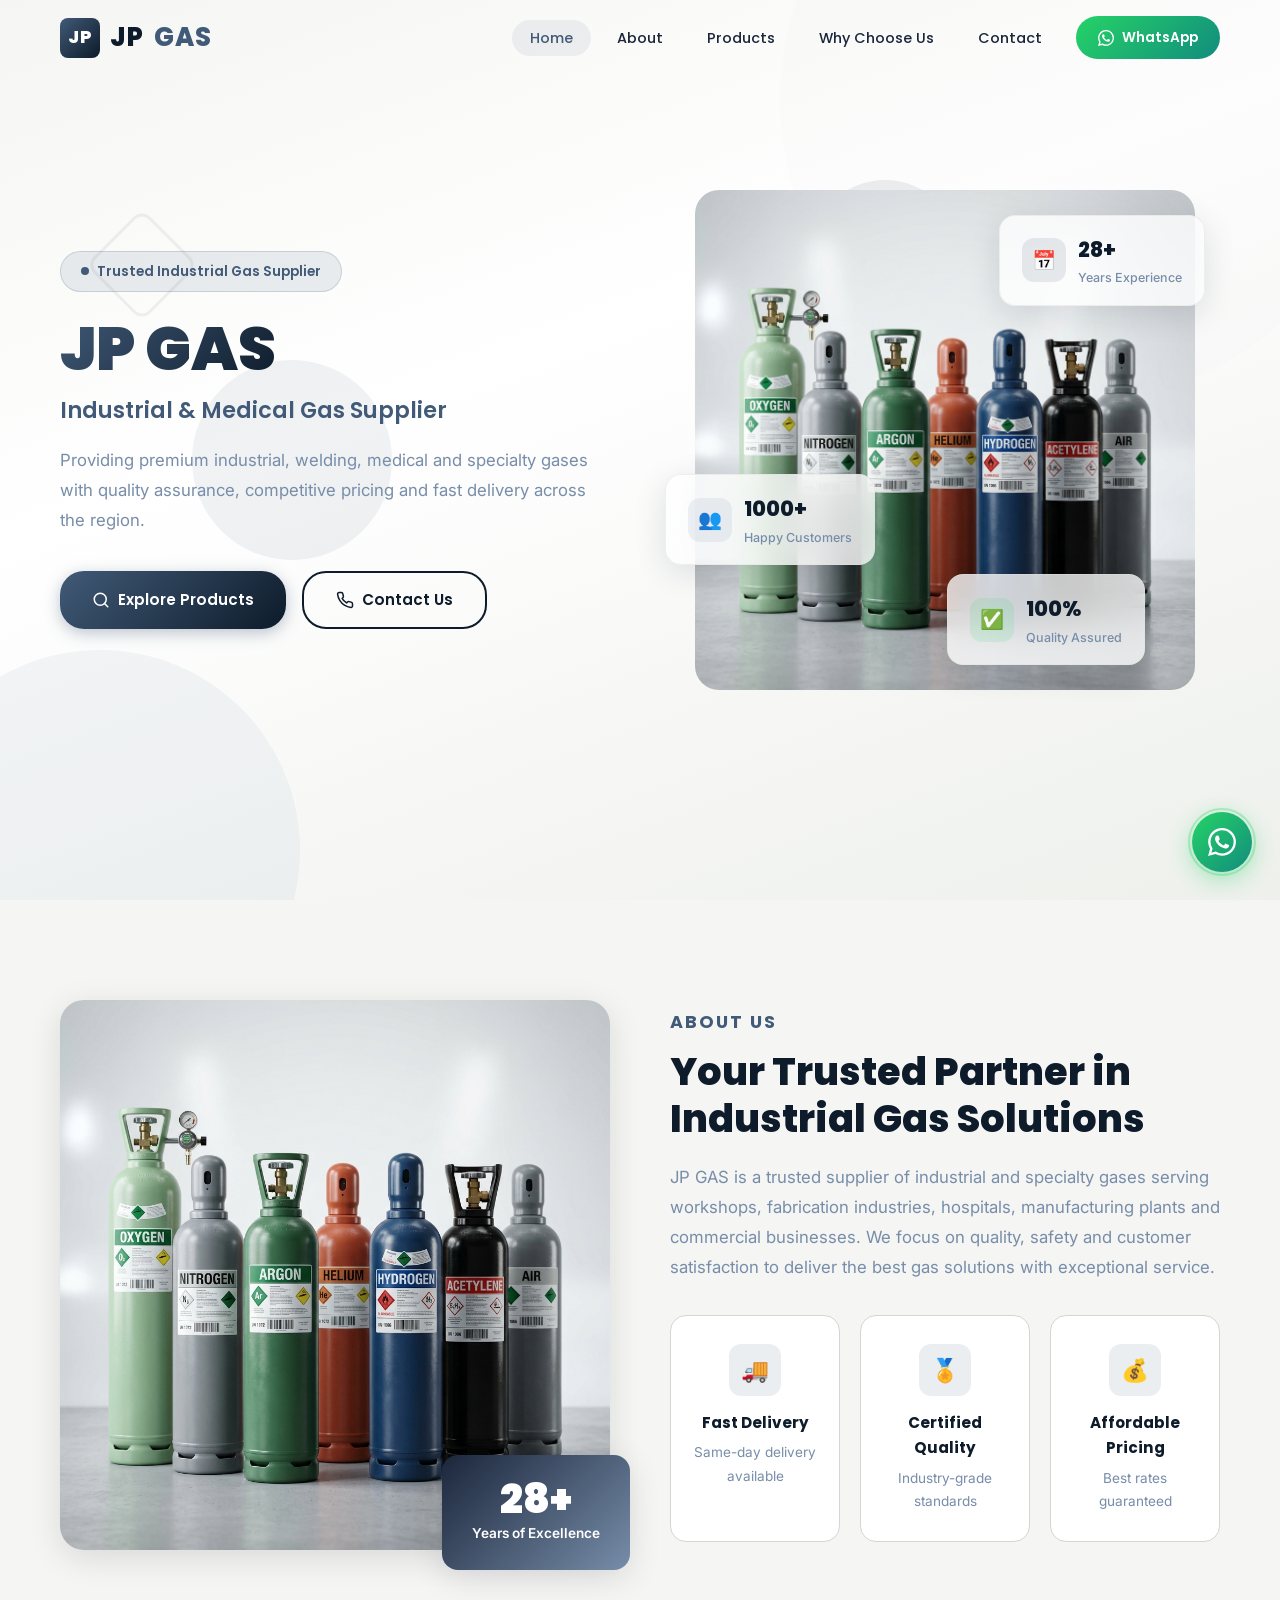
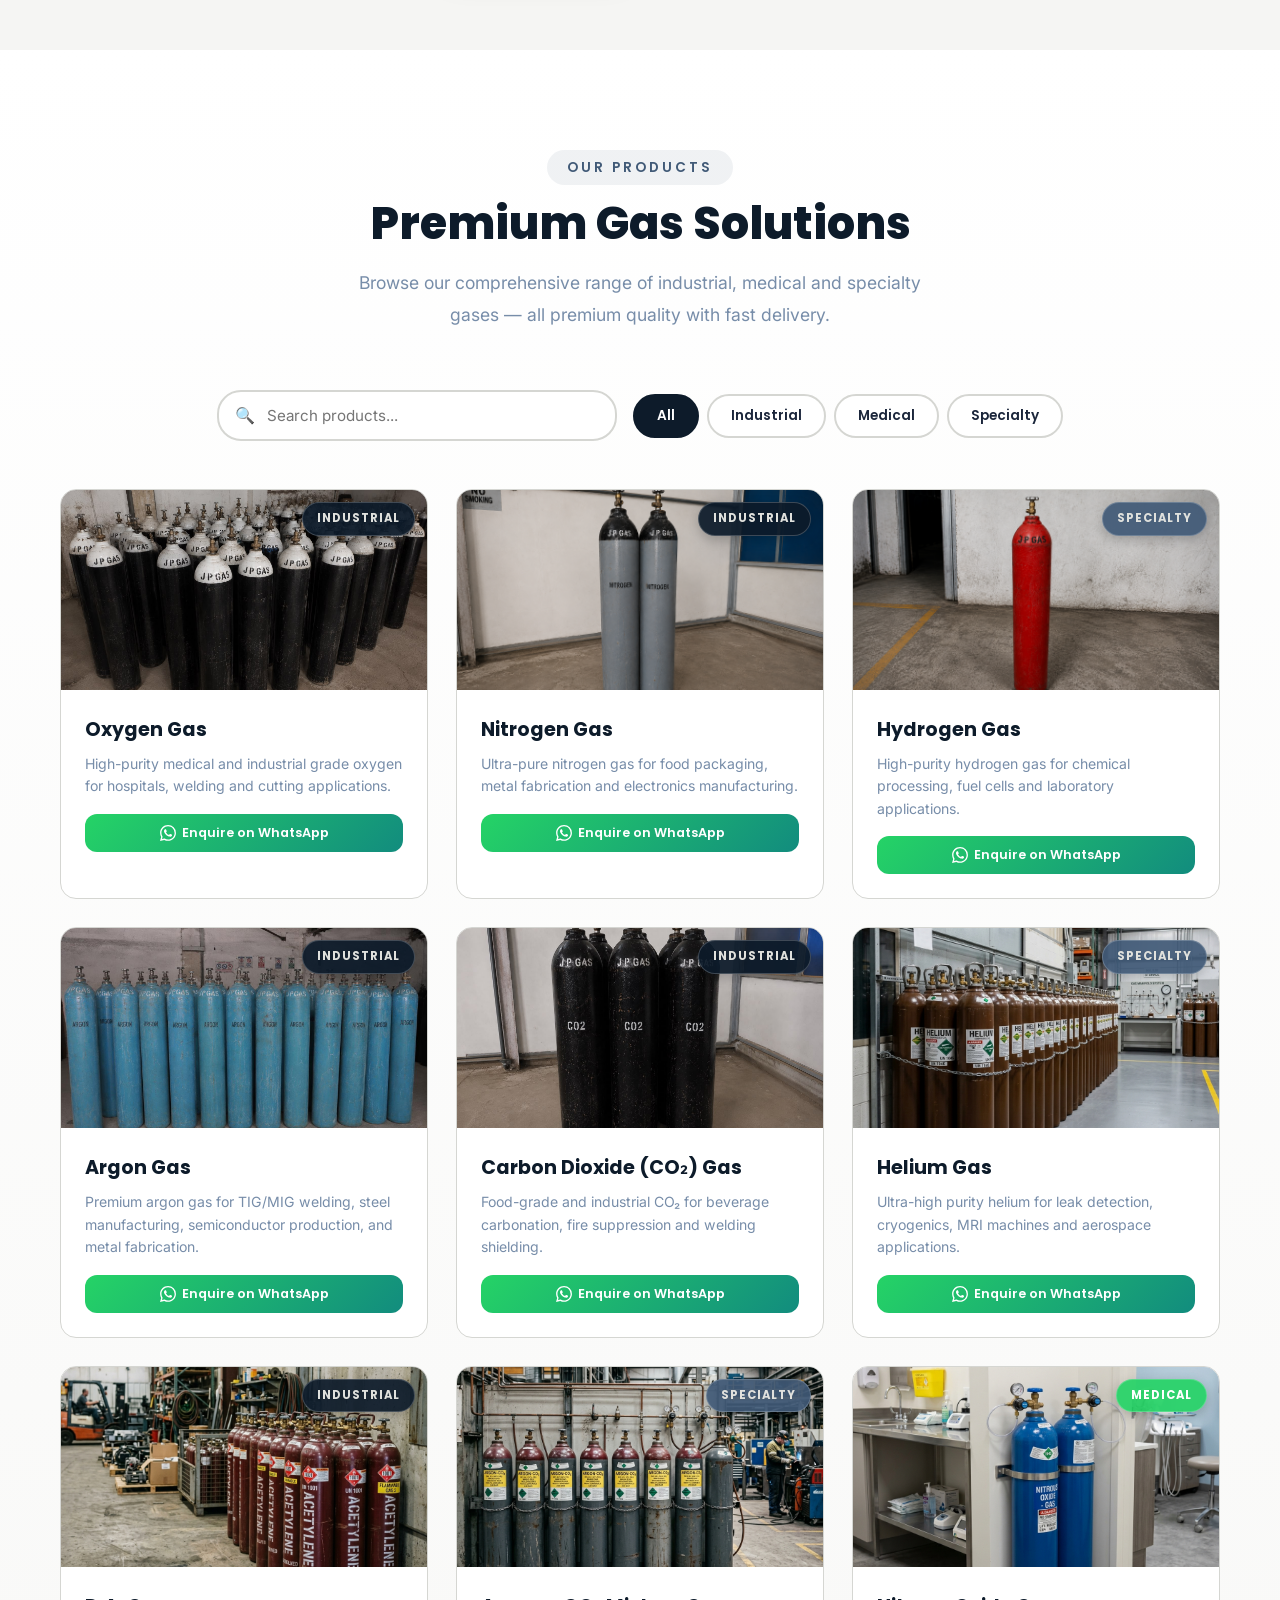
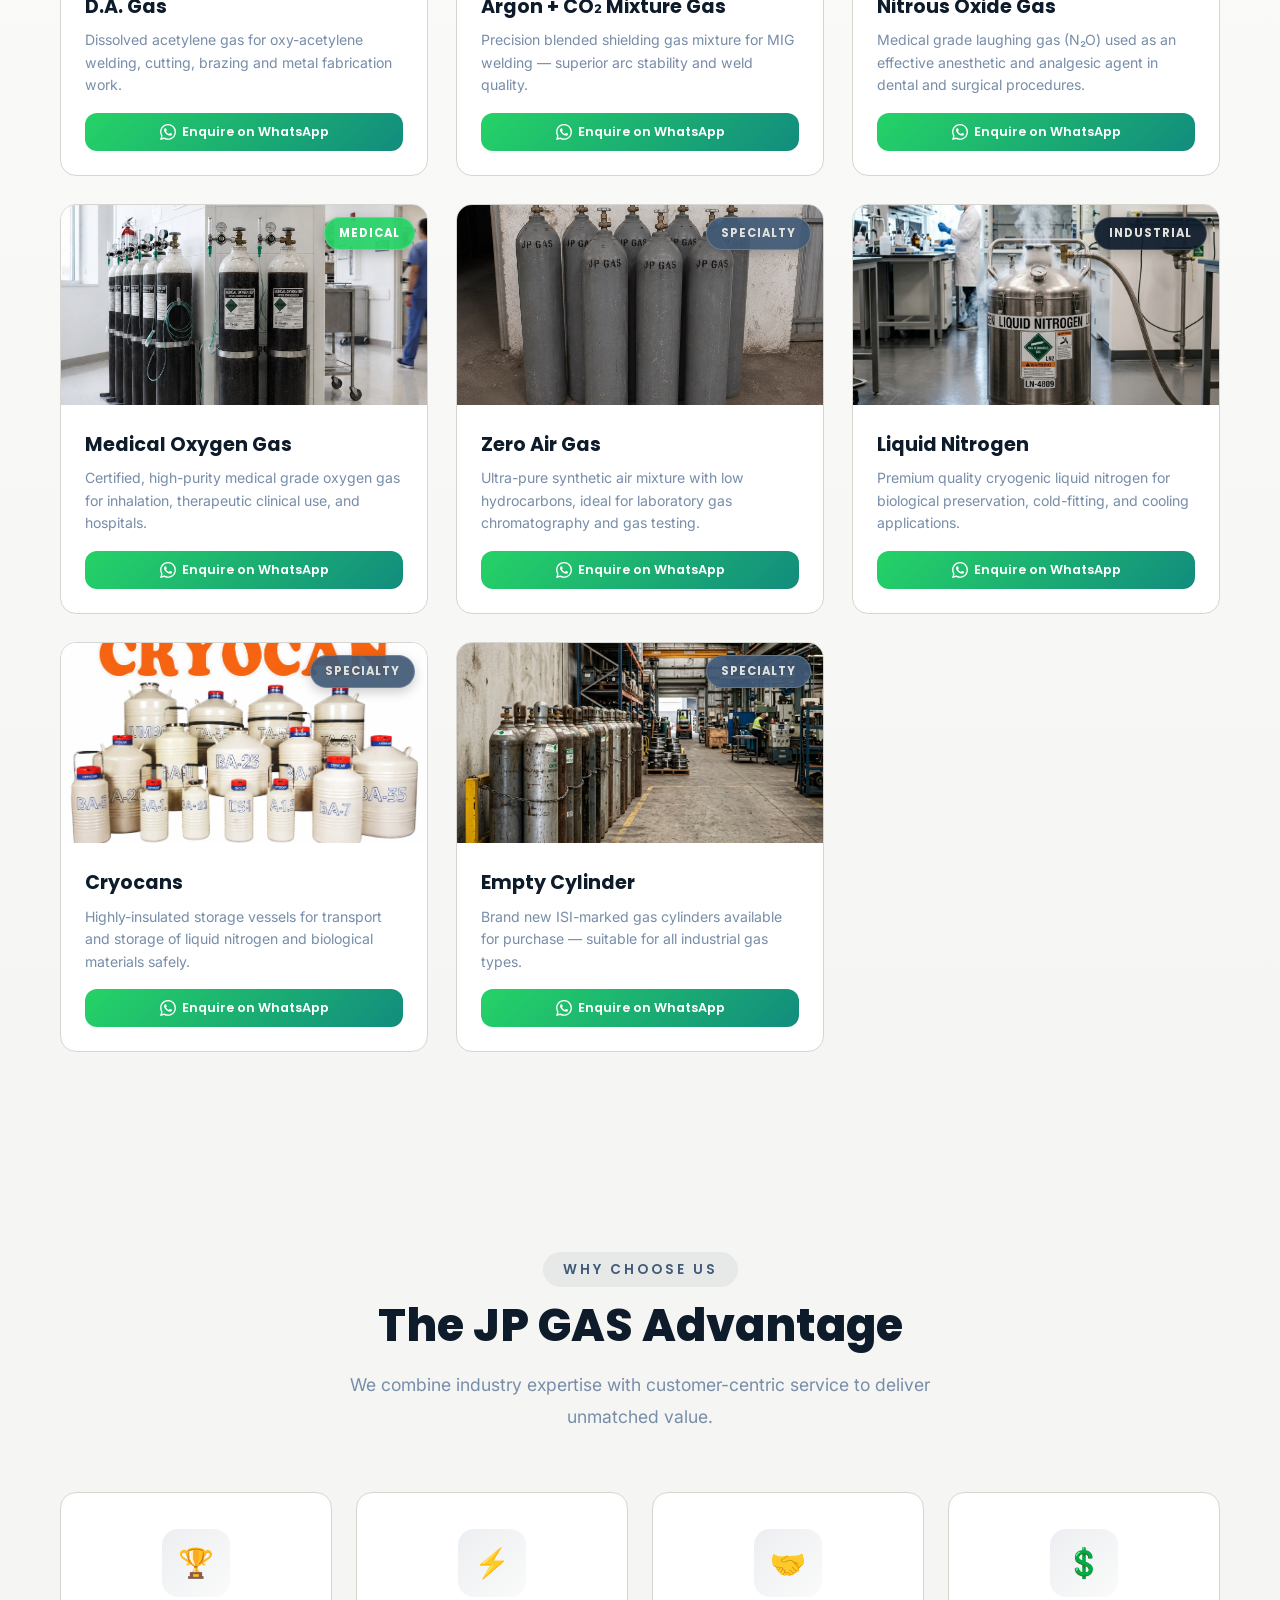
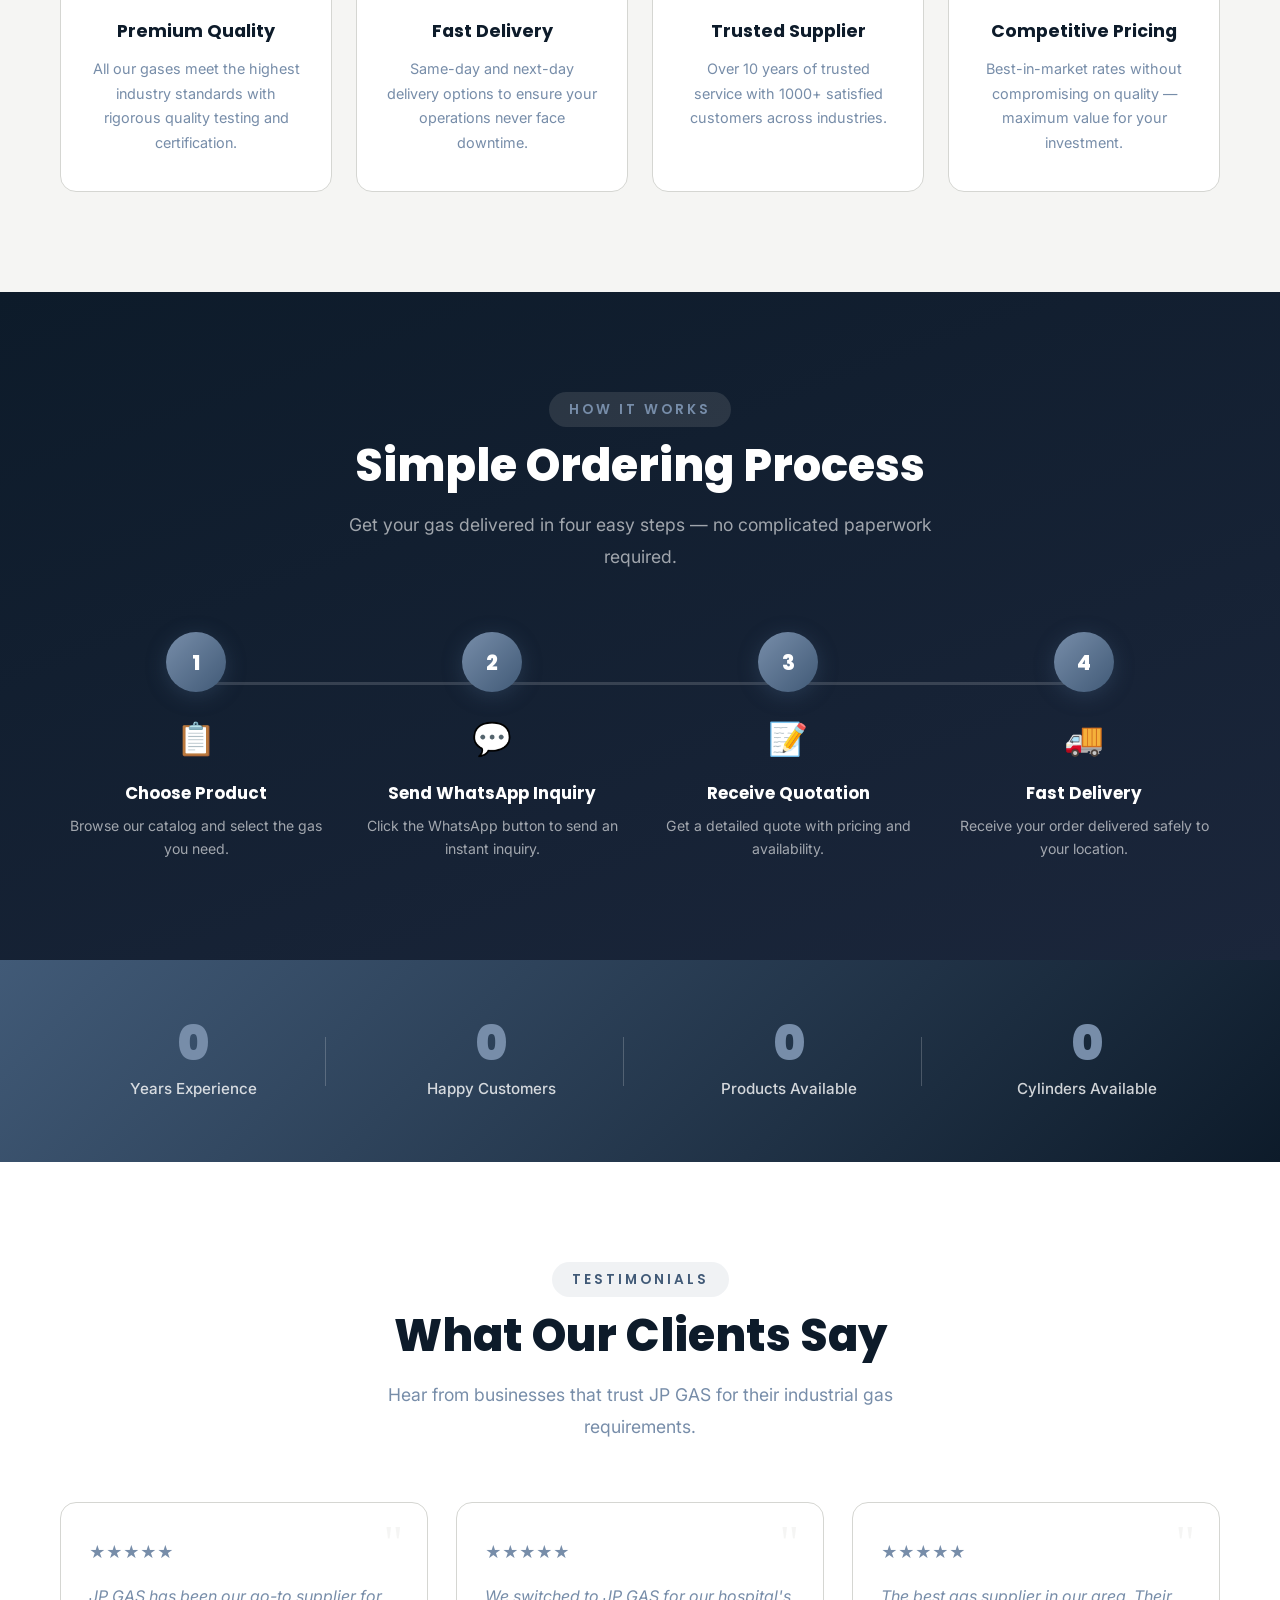
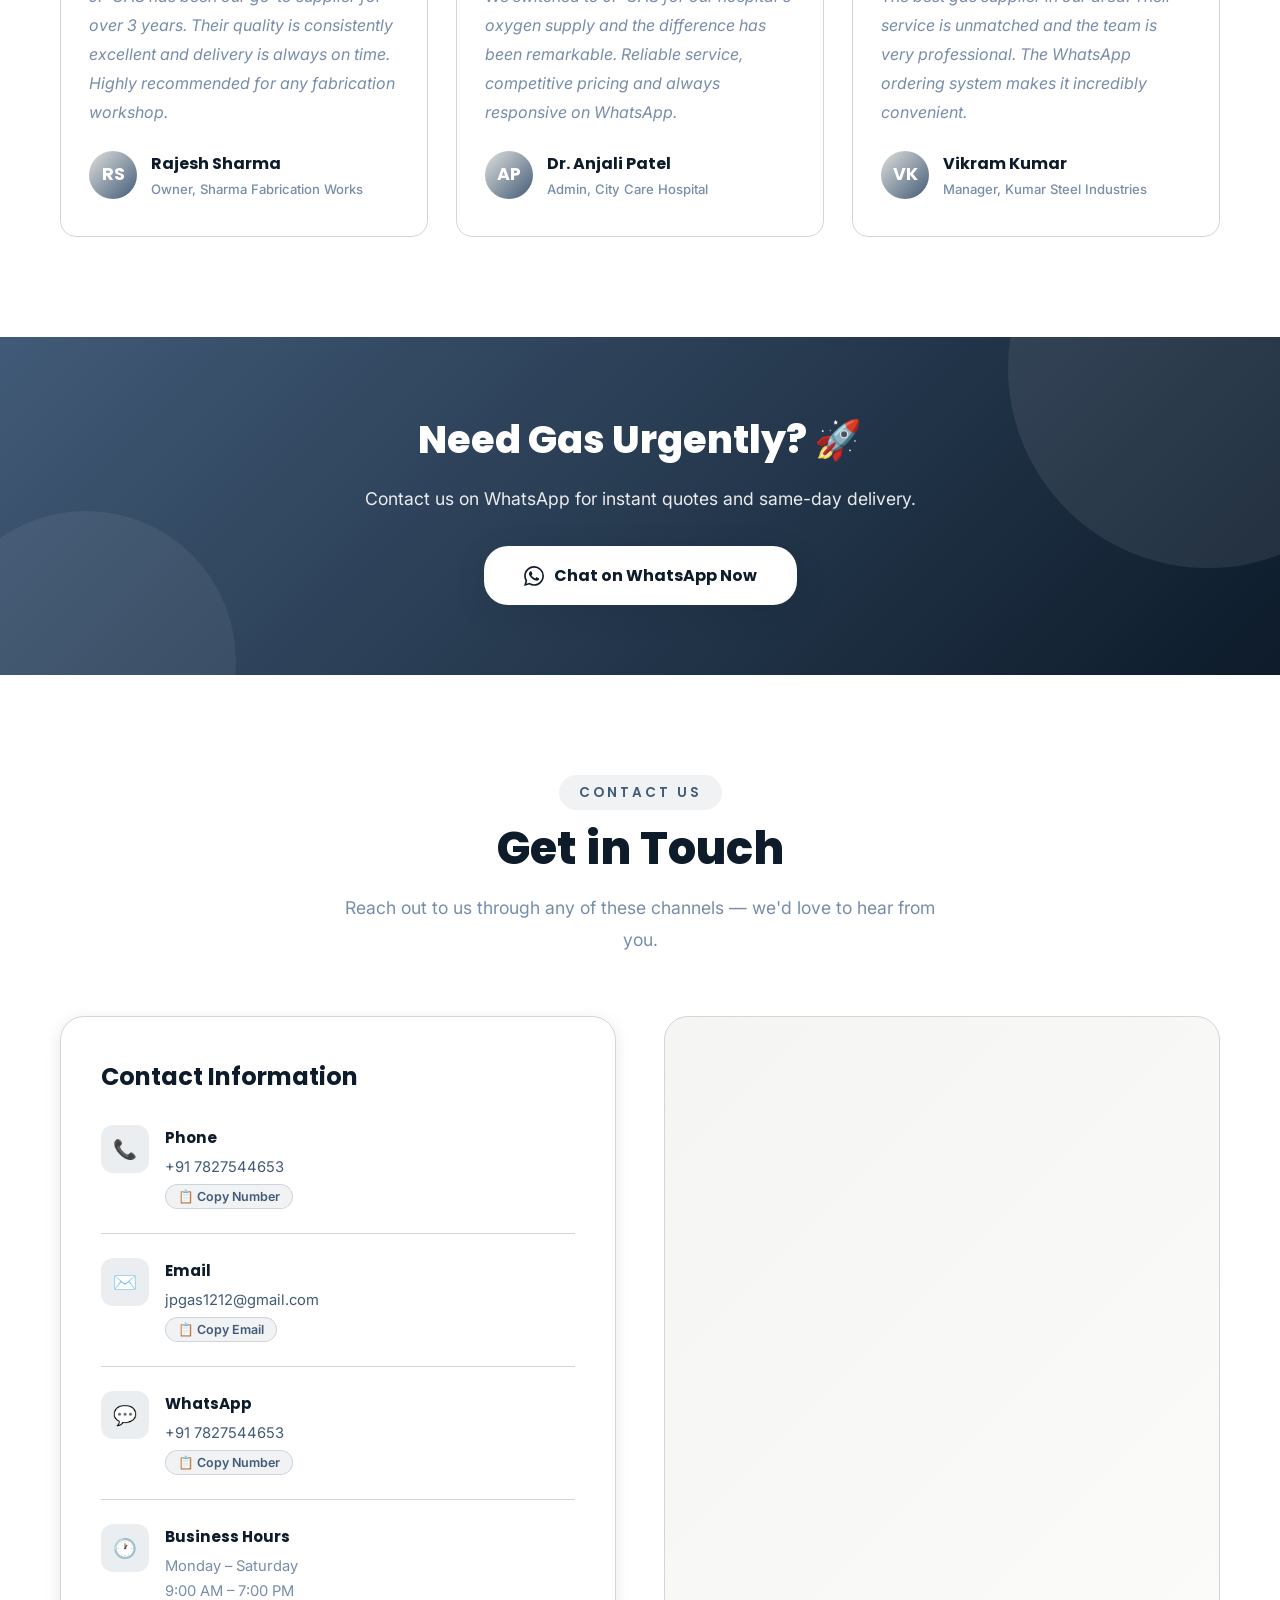
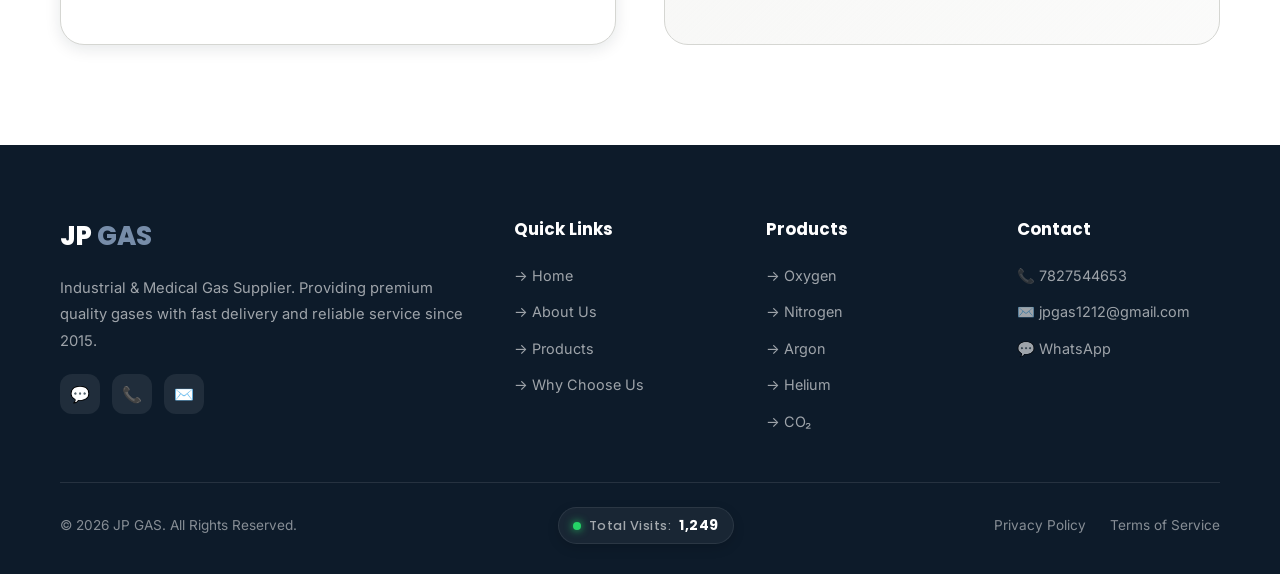
==== commit 72173898: "feat: add real-time visitor counter with session-based tracking and local fallback to footer" ====
--- a/index.html
+++ b/index.html
@@ -792,6 +792,13 @@
 
       <div class="footer-bottom">
         <p class="footer-copyright">© 2026 JP GAS. All Rights Reserved.</p>
+        
+        <div class="footer-visitor-counter" id="visitorCounter" style="display: none;">
+          <span class="visitor-pulse"></span>
+          <span class="visitor-label">Total Visits:</span>
+          <span class="visitor-count" id="visitorCount">...</span>
+        </div>
+
         <div class="footer-bottom-links">
           <a href="#" class="footer-bottom-link">Privacy Policy</a>
           <a href="#" class="footer-bottom-link">Terms of Service</a>
--- a/style.css
+++ b/style.css
@@ -1755,6 +1755,50 @@
   color: var(--amber);
 }
 
+/* ---------- Visitor Counter ---------- */
+.footer-visitor-counter {
+  display: inline-flex;
+  align-items: center;
+  gap: 8px;
+  background: rgba(255, 255, 255, 0.05);
+  border: 1px solid rgba(255, 255, 255, 0.08);
+  padding: 6px 14px;
+  border-radius: 30px;
+  font-family: var(--font-heading);
+  box-shadow: 0 4px 12px rgba(0, 0, 0, 0.15);
+  transition: all var(--transition-normal);
+}
+
+.footer-visitor-counter:hover {
+  background: rgba(255, 255, 255, 0.08);
+  border-color: rgba(255, 255, 255, 0.15);
+  transform: translateY(-2px);
+}
+
+.visitor-pulse {
+  width: 8px;
+  height: 8px;
+  background: #25d366;
+  border-radius: var(--radius-full);
+  box-shadow: 0 0 8px #25d366;
+  animation: pulse 2s infinite;
+}
+
+.visitor-label {
+  font-size: 0.8rem;
+  font-weight: 500;
+  color: rgba(255, 255, 255, 0.6);
+  letter-spacing: 0.5px;
+}
+
+.visitor-count {
+  font-size: 0.85rem;
+  font-weight: 700;
+  color: var(--white);
+  letter-spacing: 0.5px;
+}
+
+
 /* ---------- Floating WhatsApp Button ---------- */
 .floating-wa {
   position: fixed;
@@ -2170,6 +2214,10 @@
     text-align: center;
   }
 
+  .footer-visitor-counter {
+    margin: 8px 0;
+  }
+
   .cta-title {
     font-size: 1.8rem;
   }
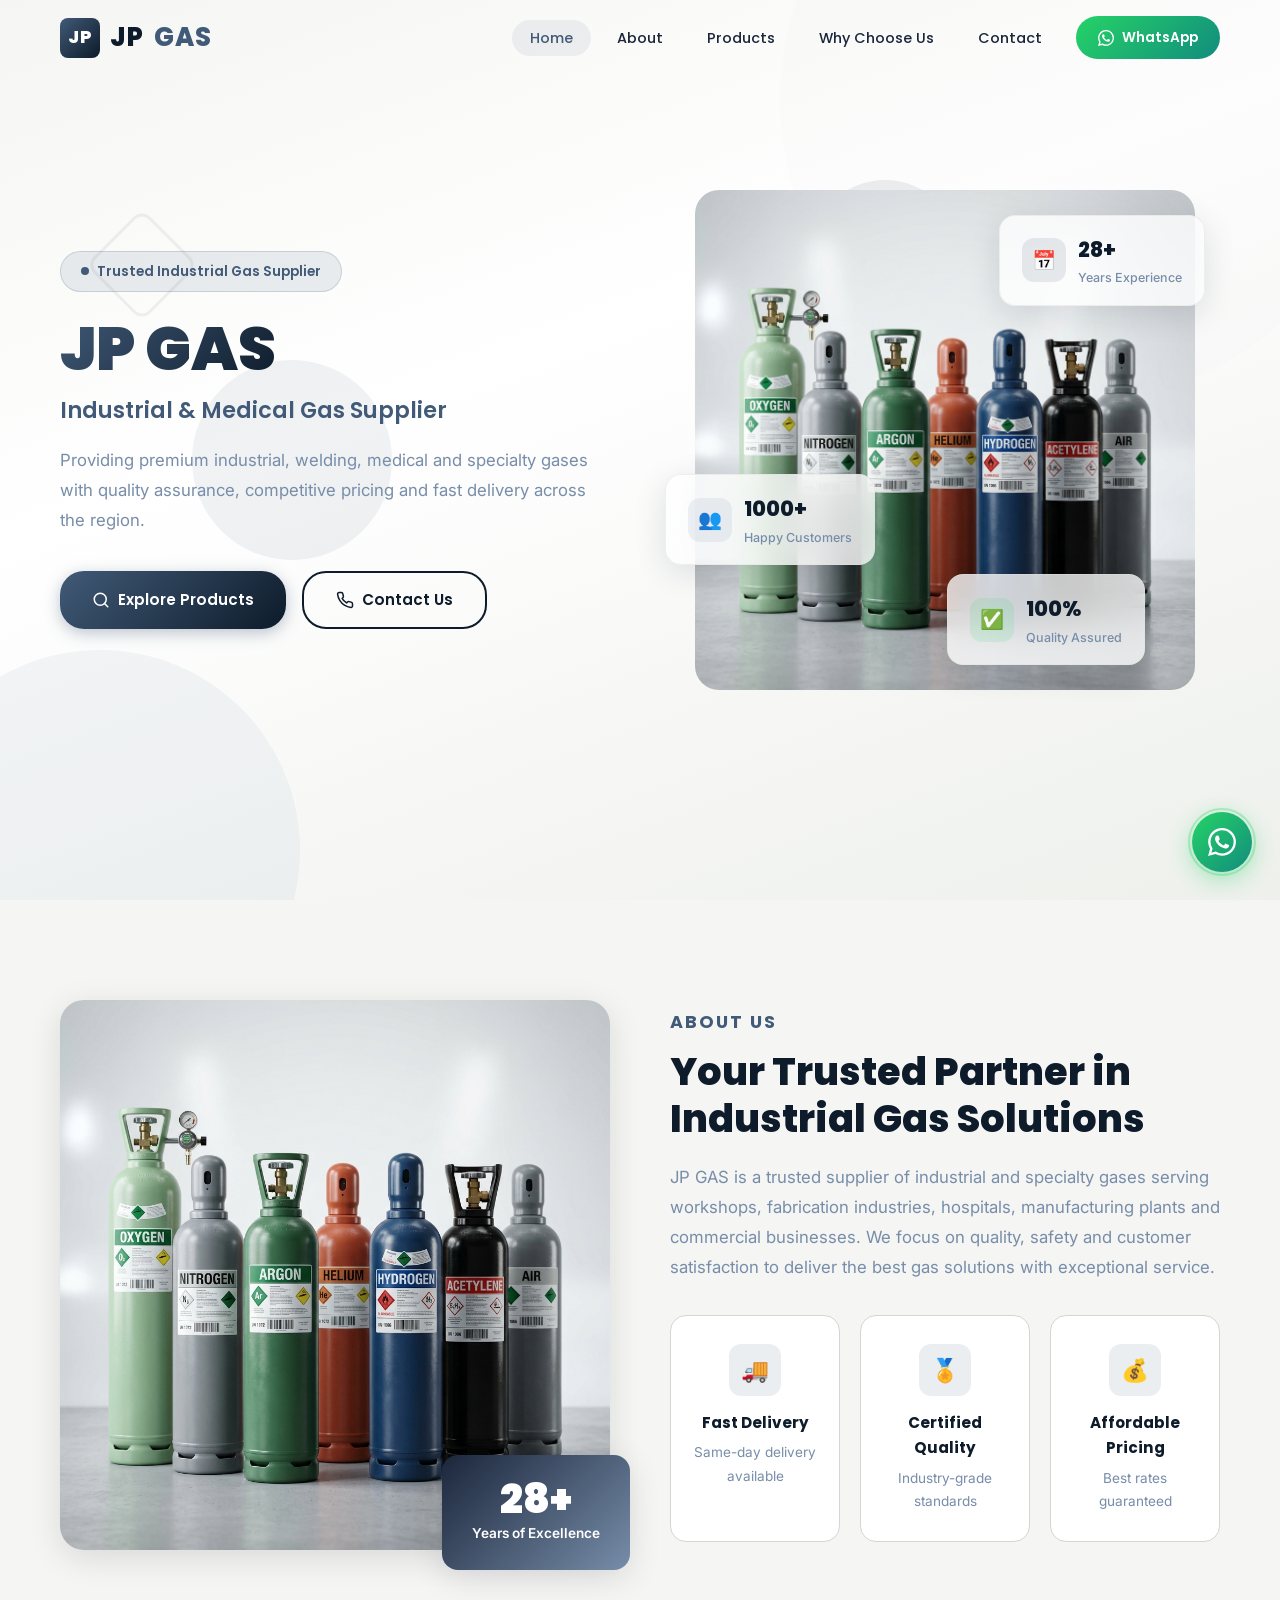
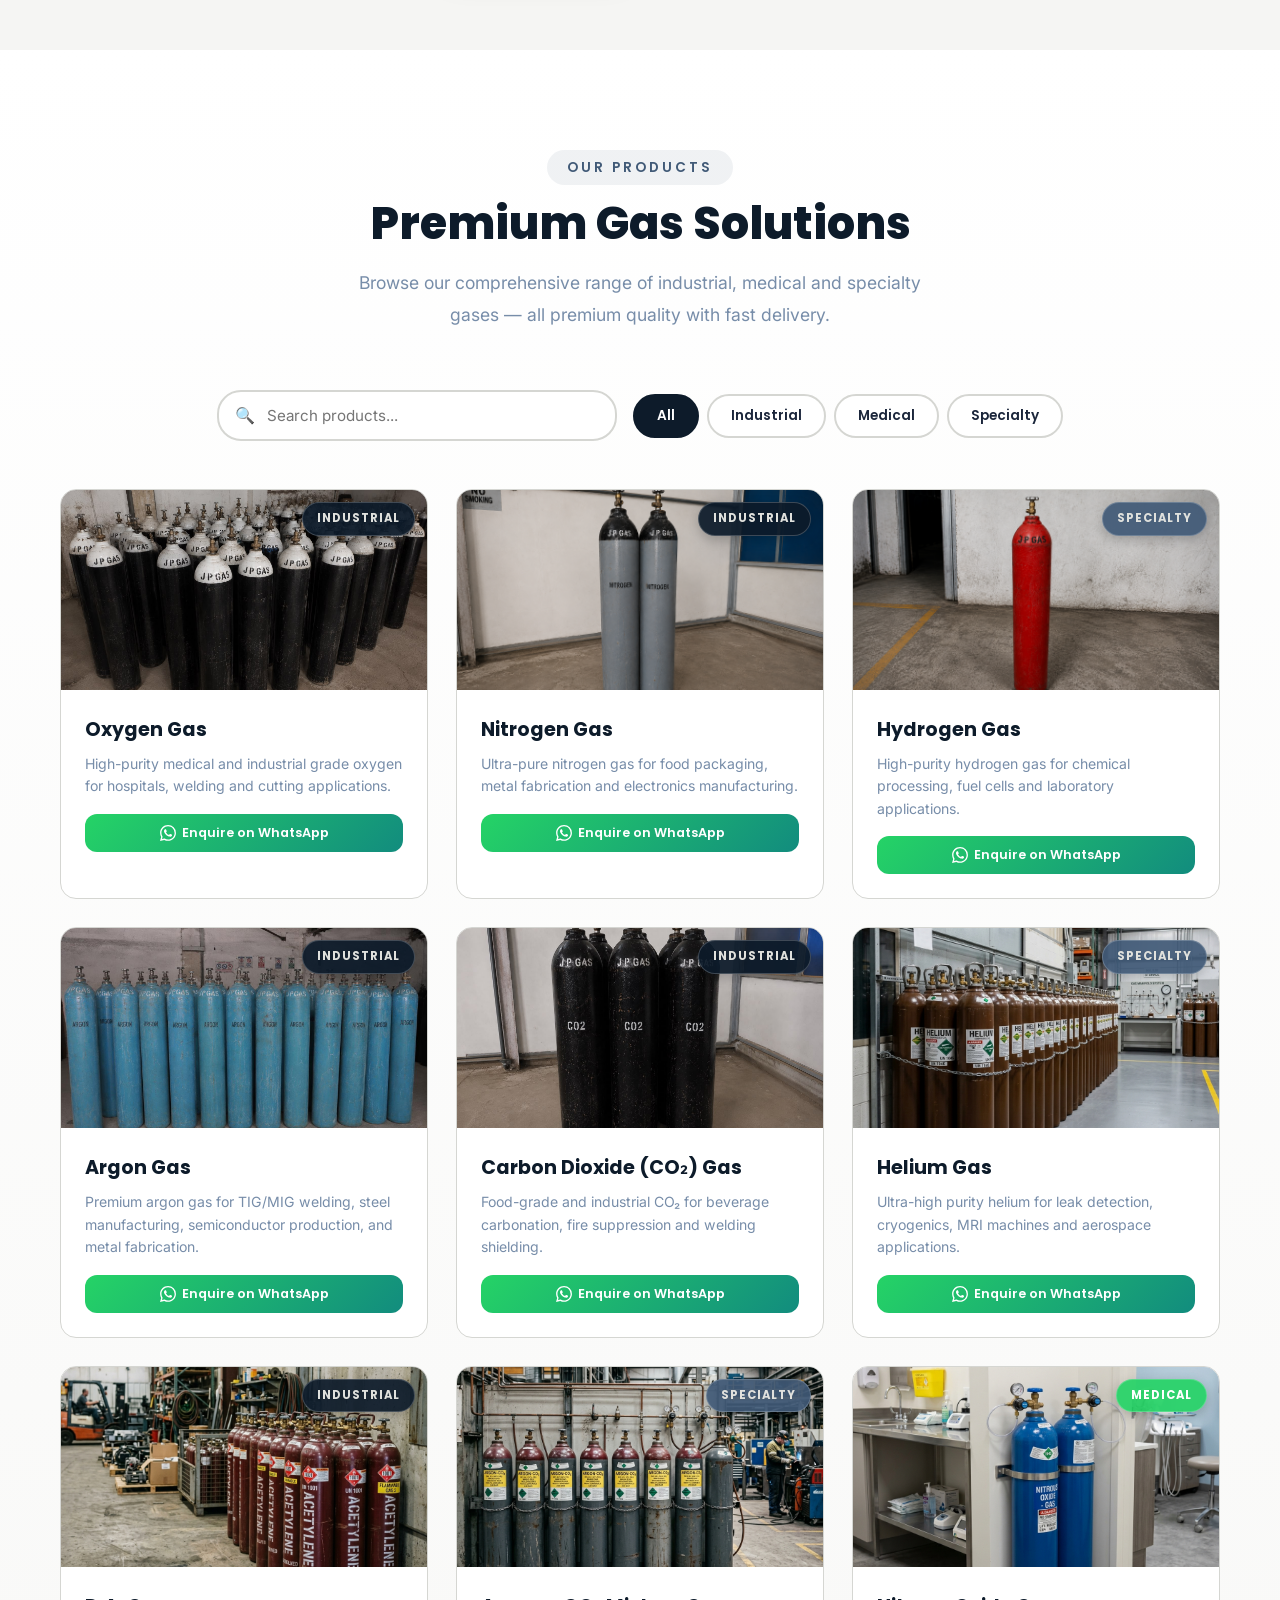
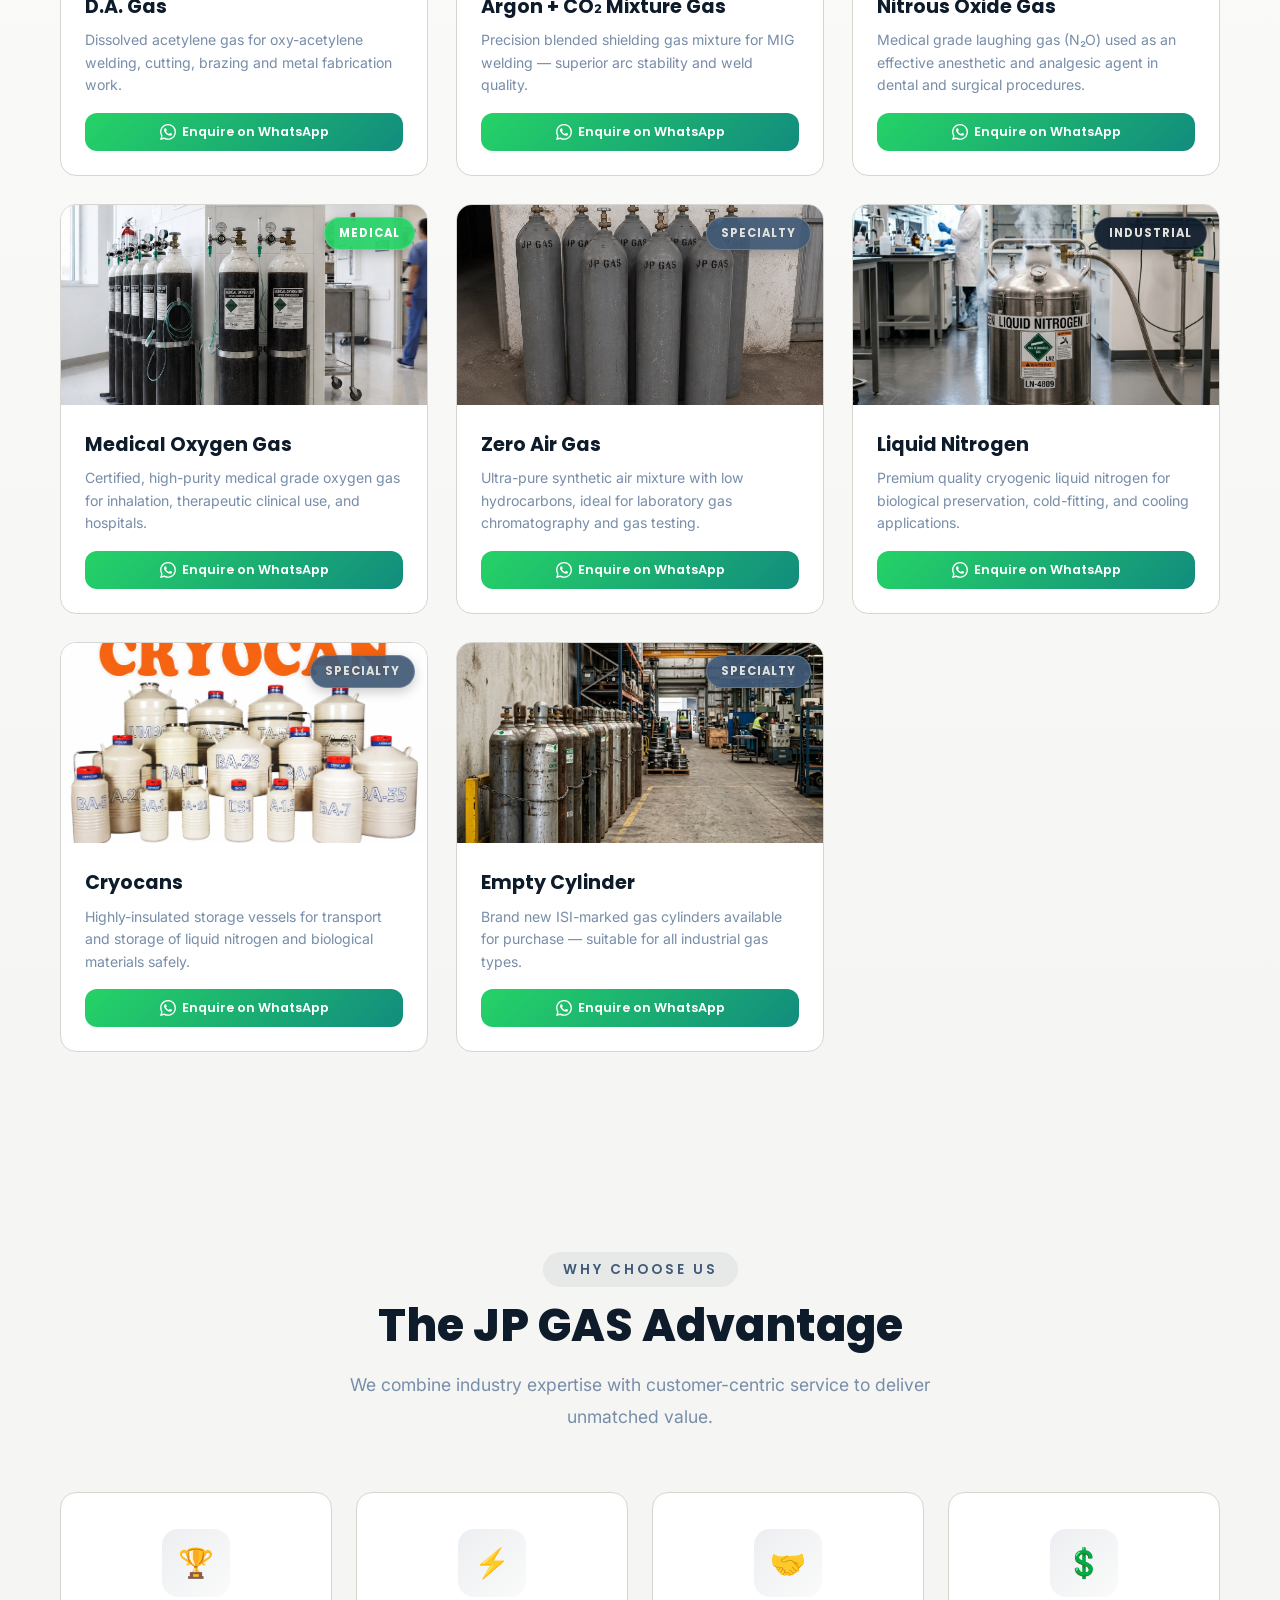
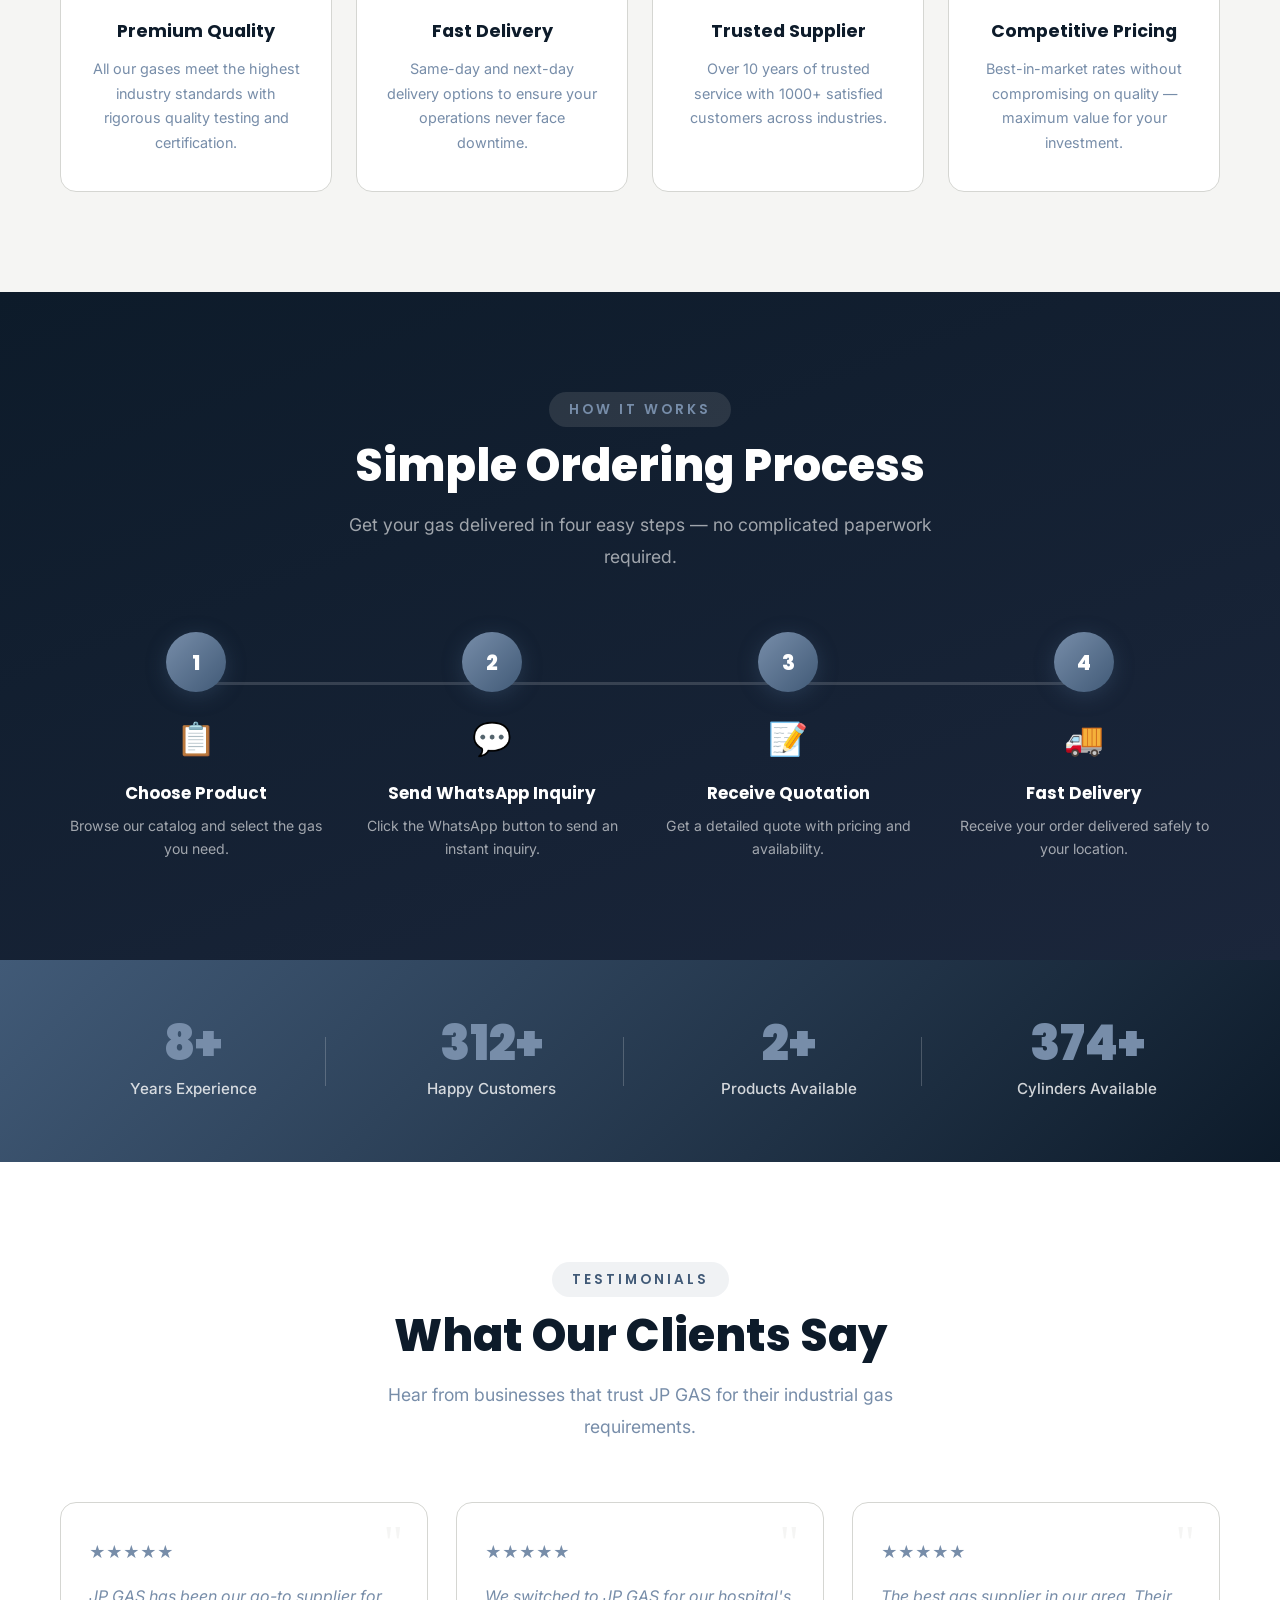
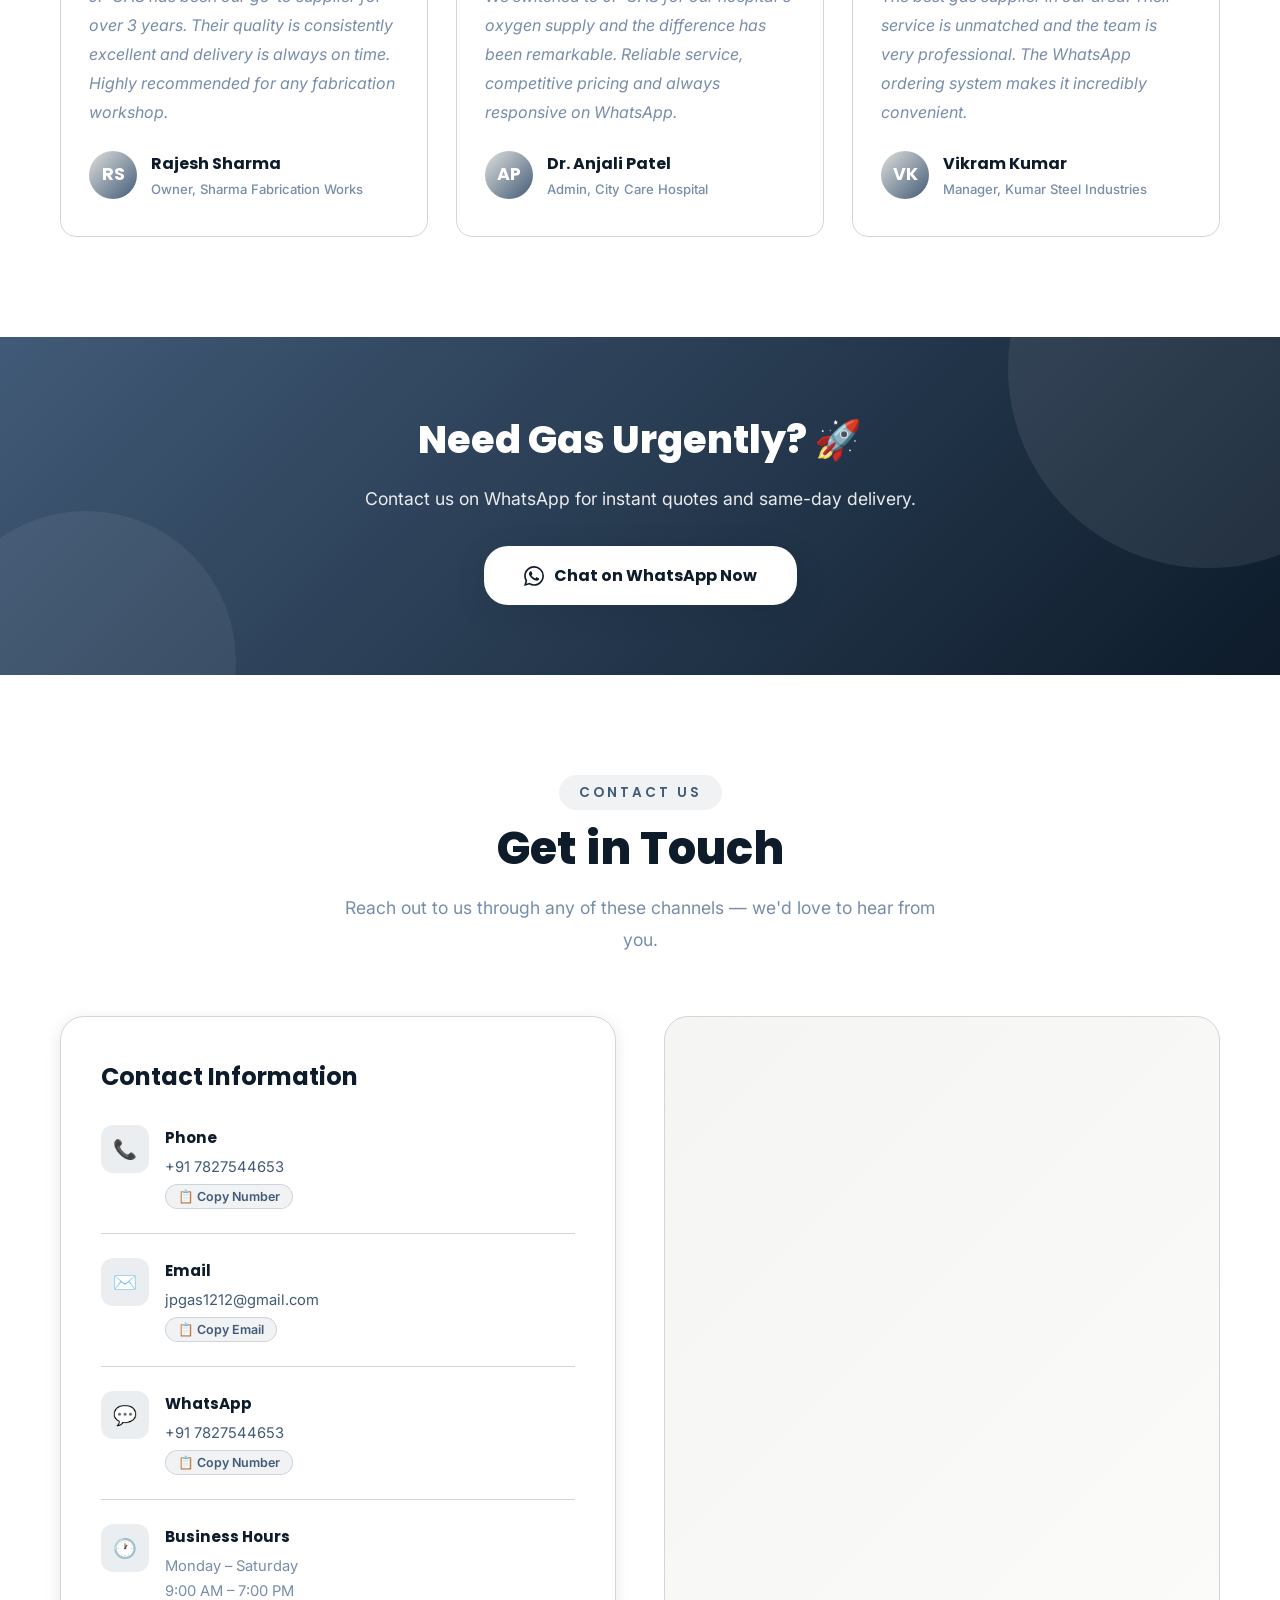
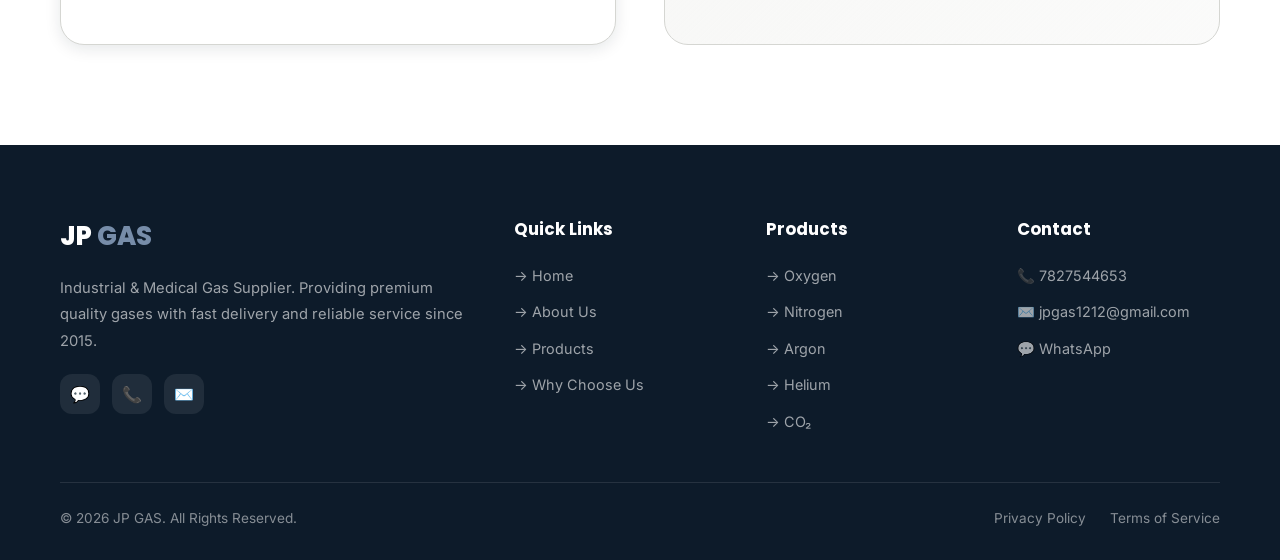
==== commit 969243c4: "refactor: replace visitor counter with detailed session tracking and add admin dashboard support" ====
--- a/index.html
+++ b/index.html
@@ -793,11 +793,6 @@
       <div class="footer-bottom">
         <p class="footer-copyright">© 2026 JP GAS. All Rights Reserved.</p>
         
-        <div class="footer-visitor-counter" id="visitorCounter" style="display: none;">
-          <span class="visitor-pulse"></span>
-          <span class="visitor-label">Total Visits:</span>
-          <span class="visitor-count" id="visitorCount">...</span>
-        </div>
 
         <div class="footer-bottom-links">
           <a href="#" class="footer-bottom-link">Privacy Policy</a>
@@ -822,6 +817,7 @@
   <div class="toast" id="toast"></div>
 
   <!-- ======== SCRIPT ======== -->
+  <script src="config.js"></script>
   <script src="script.js"></script>
 </body>
 </html>
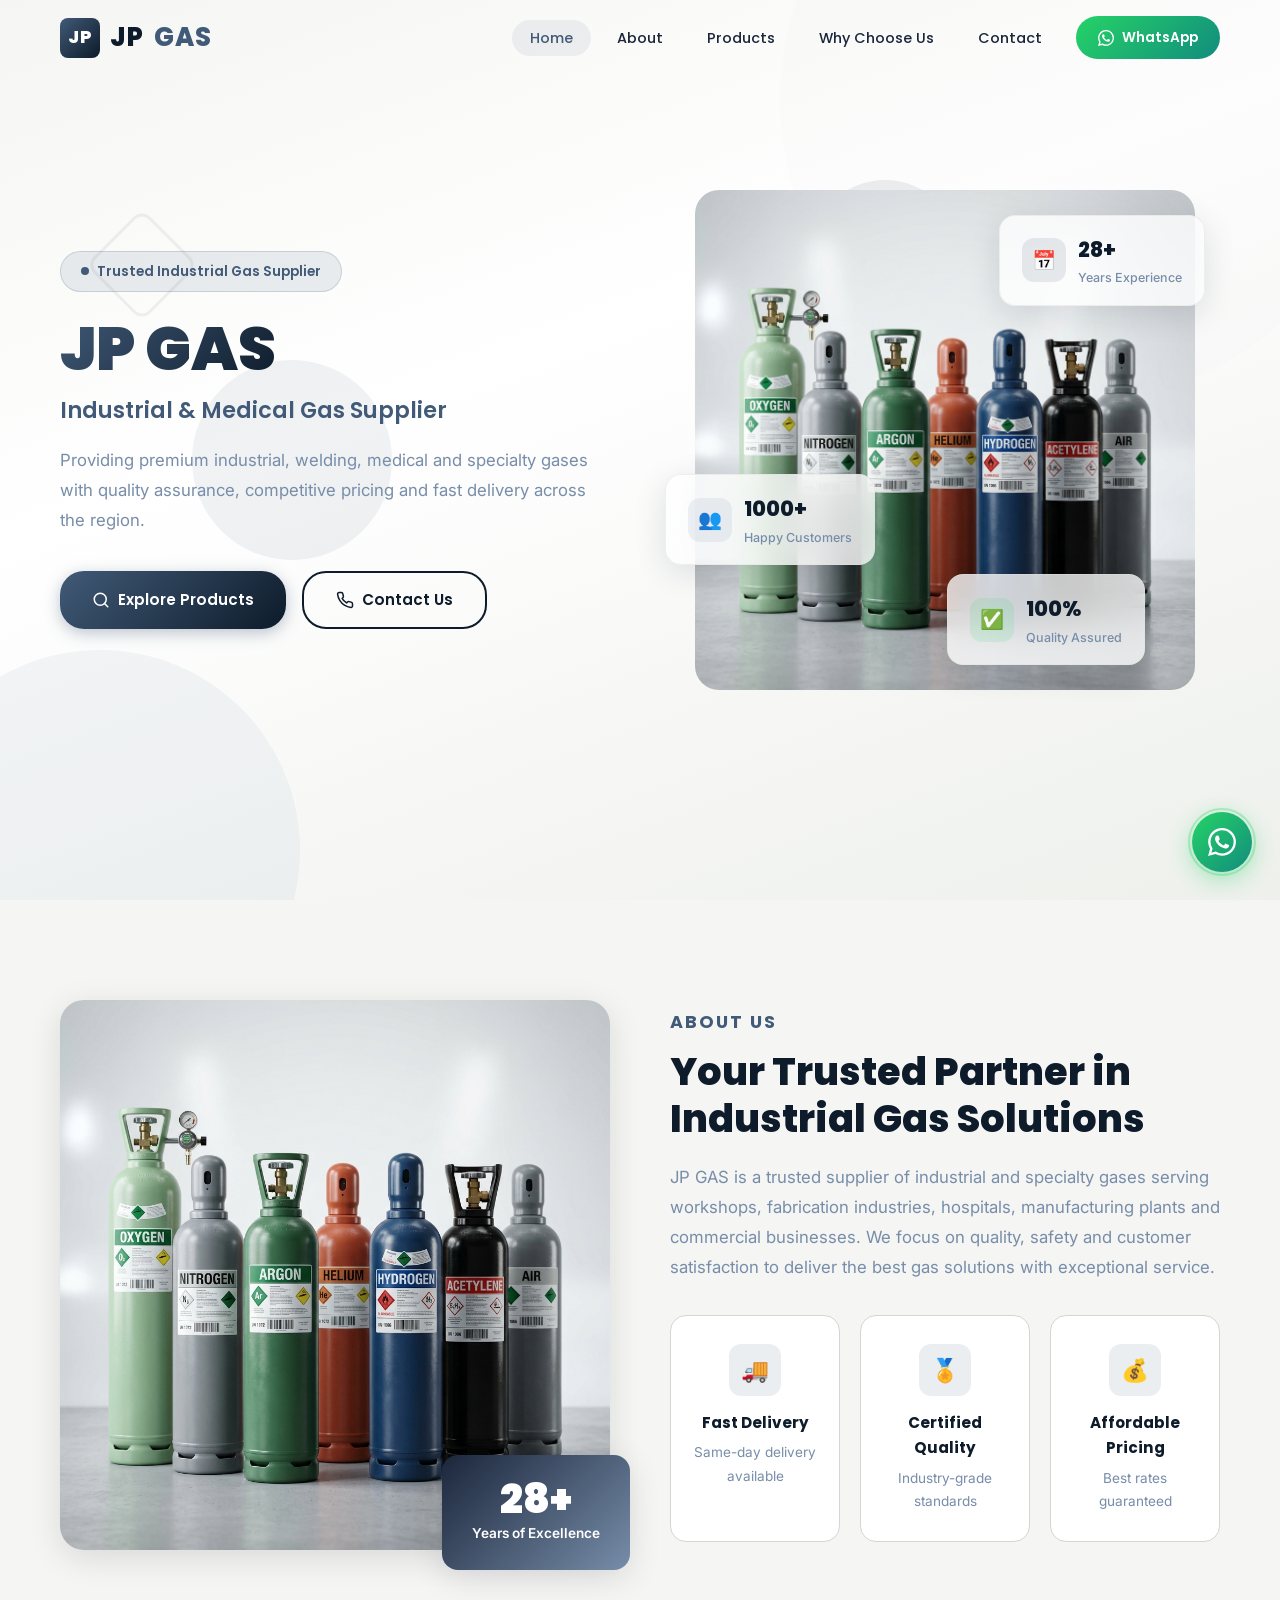
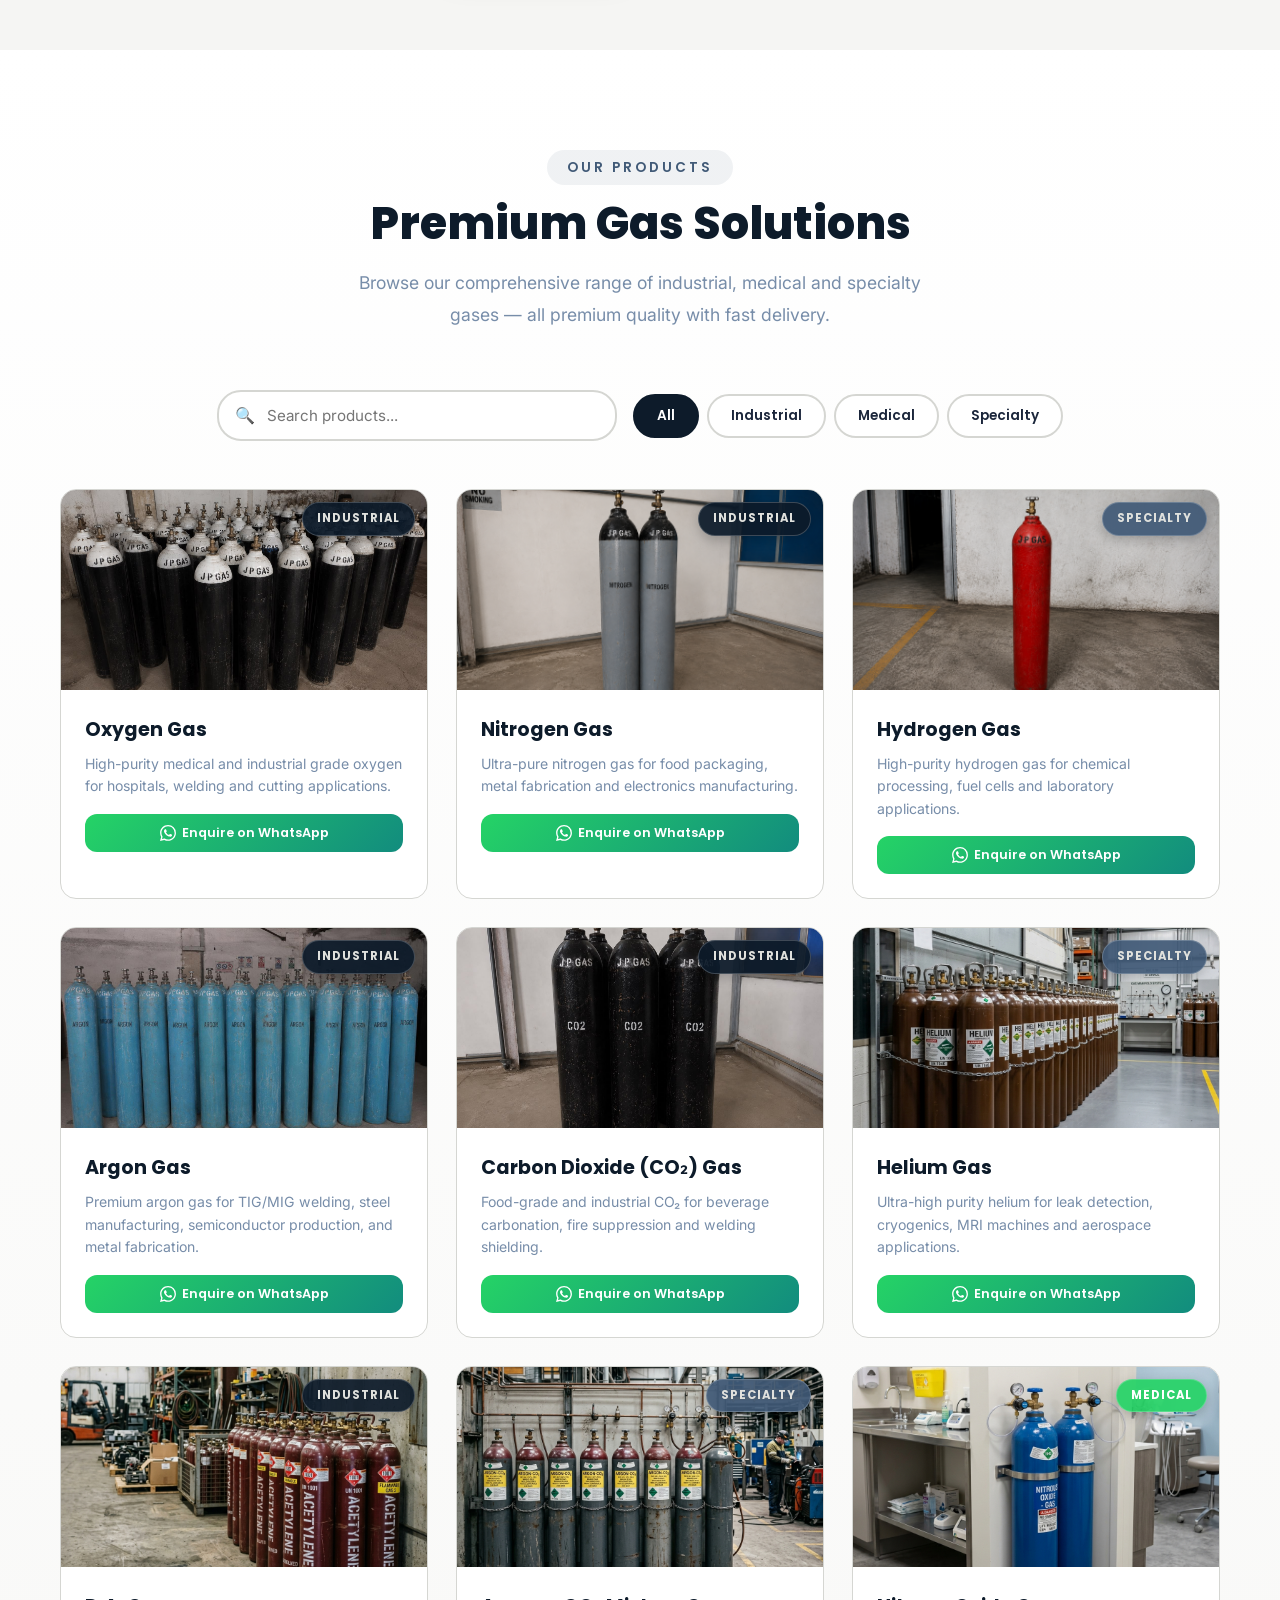
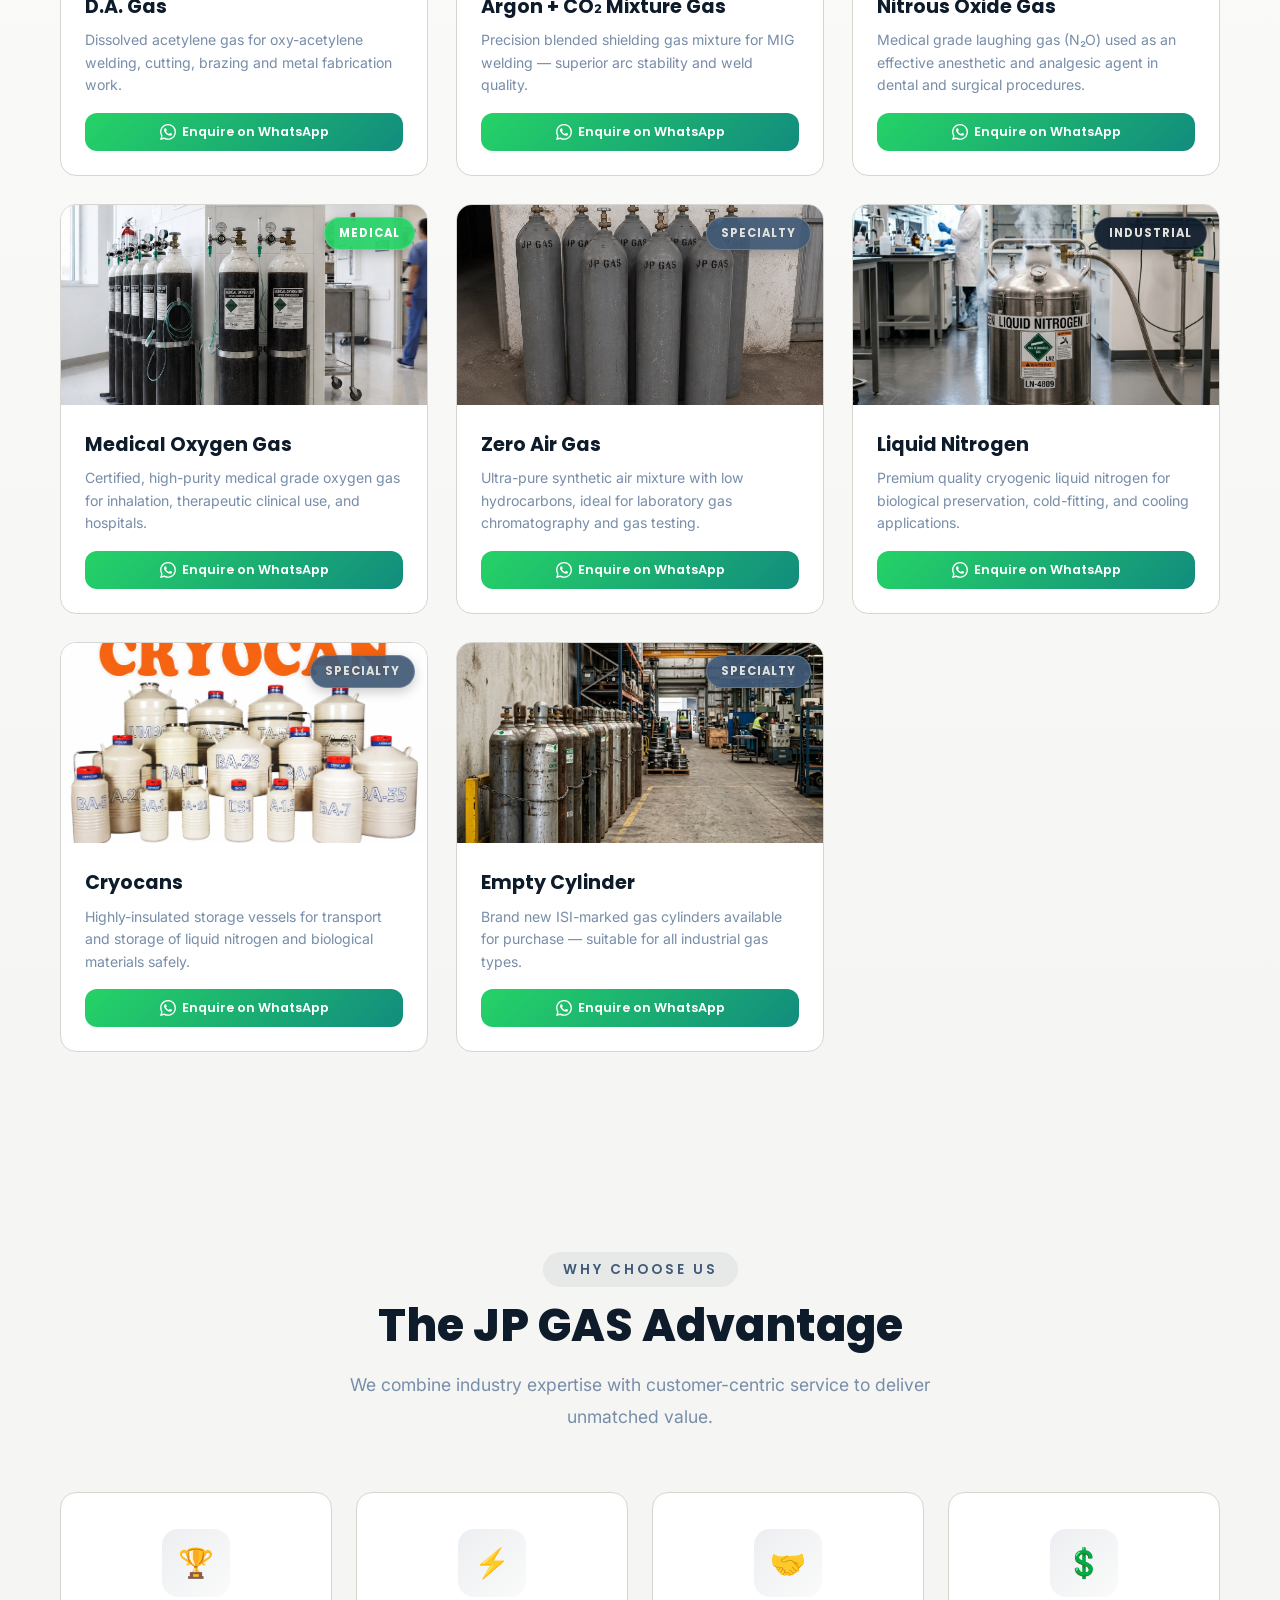
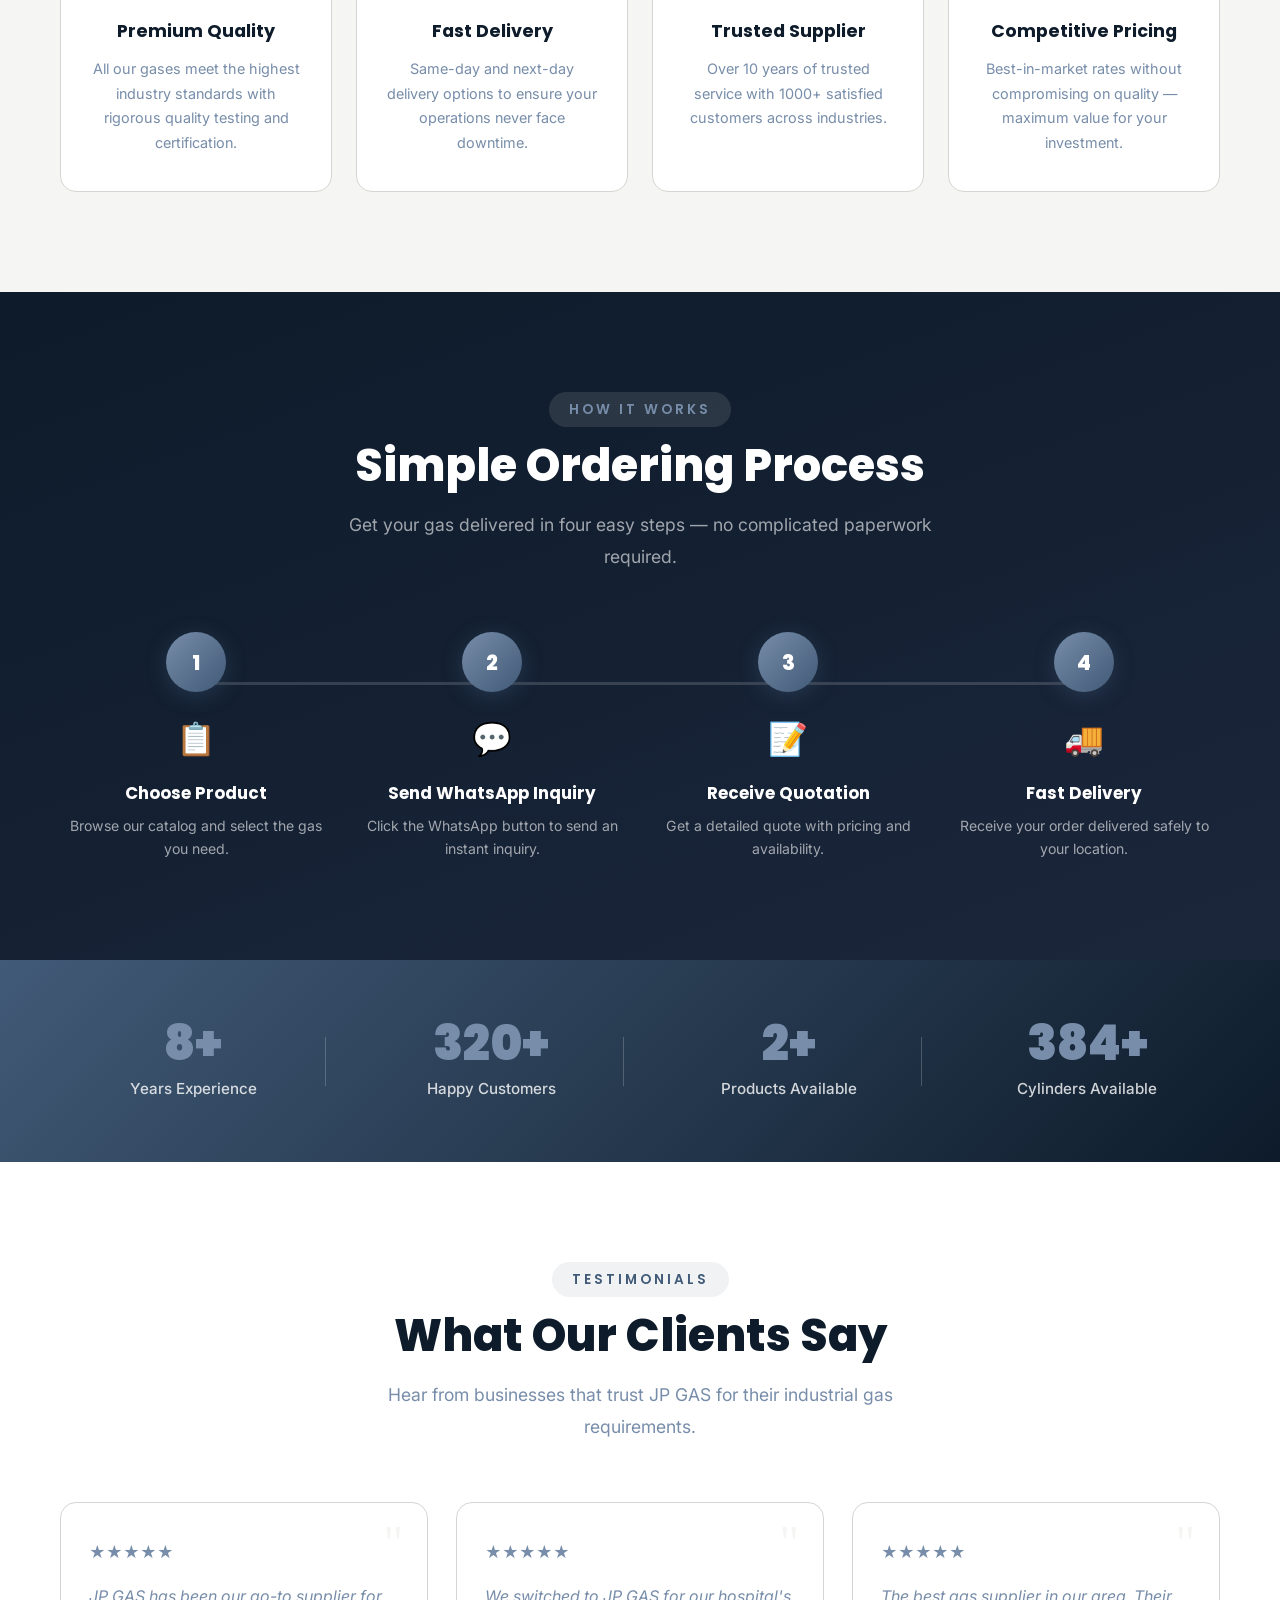
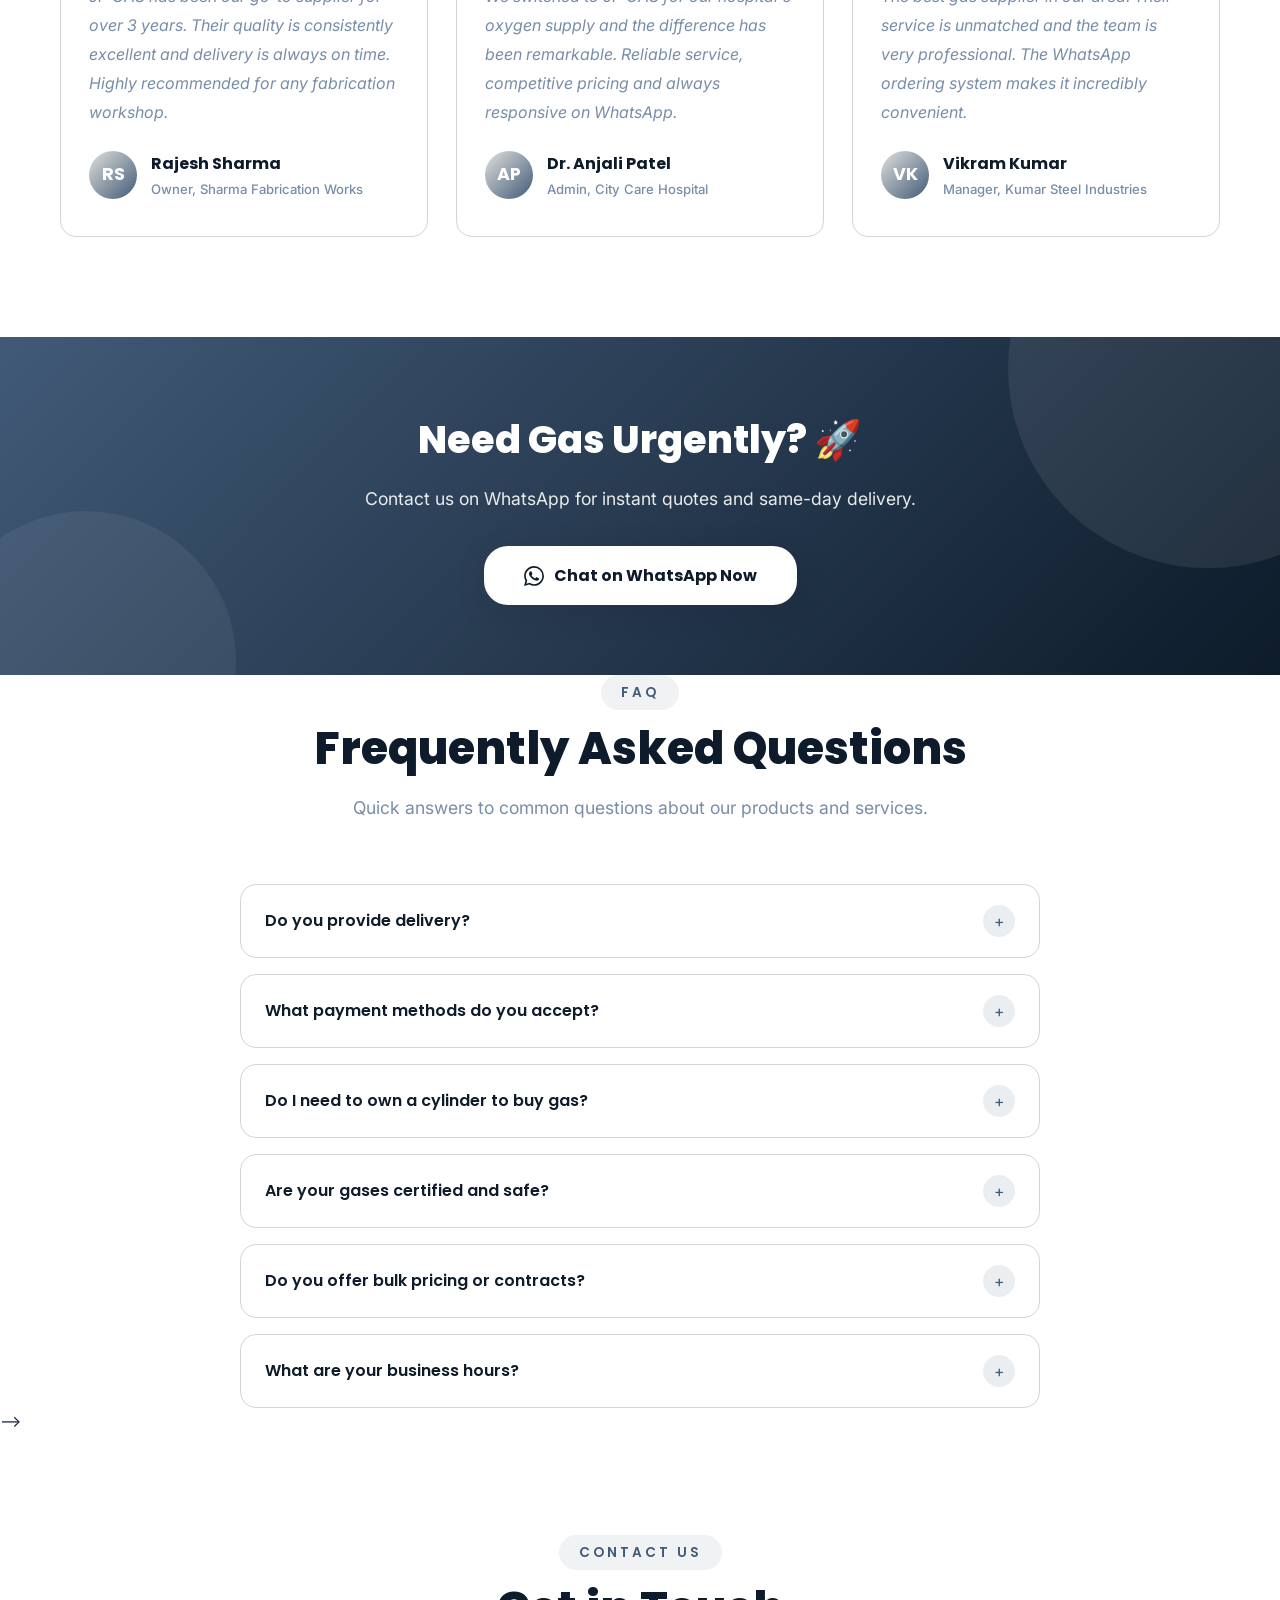
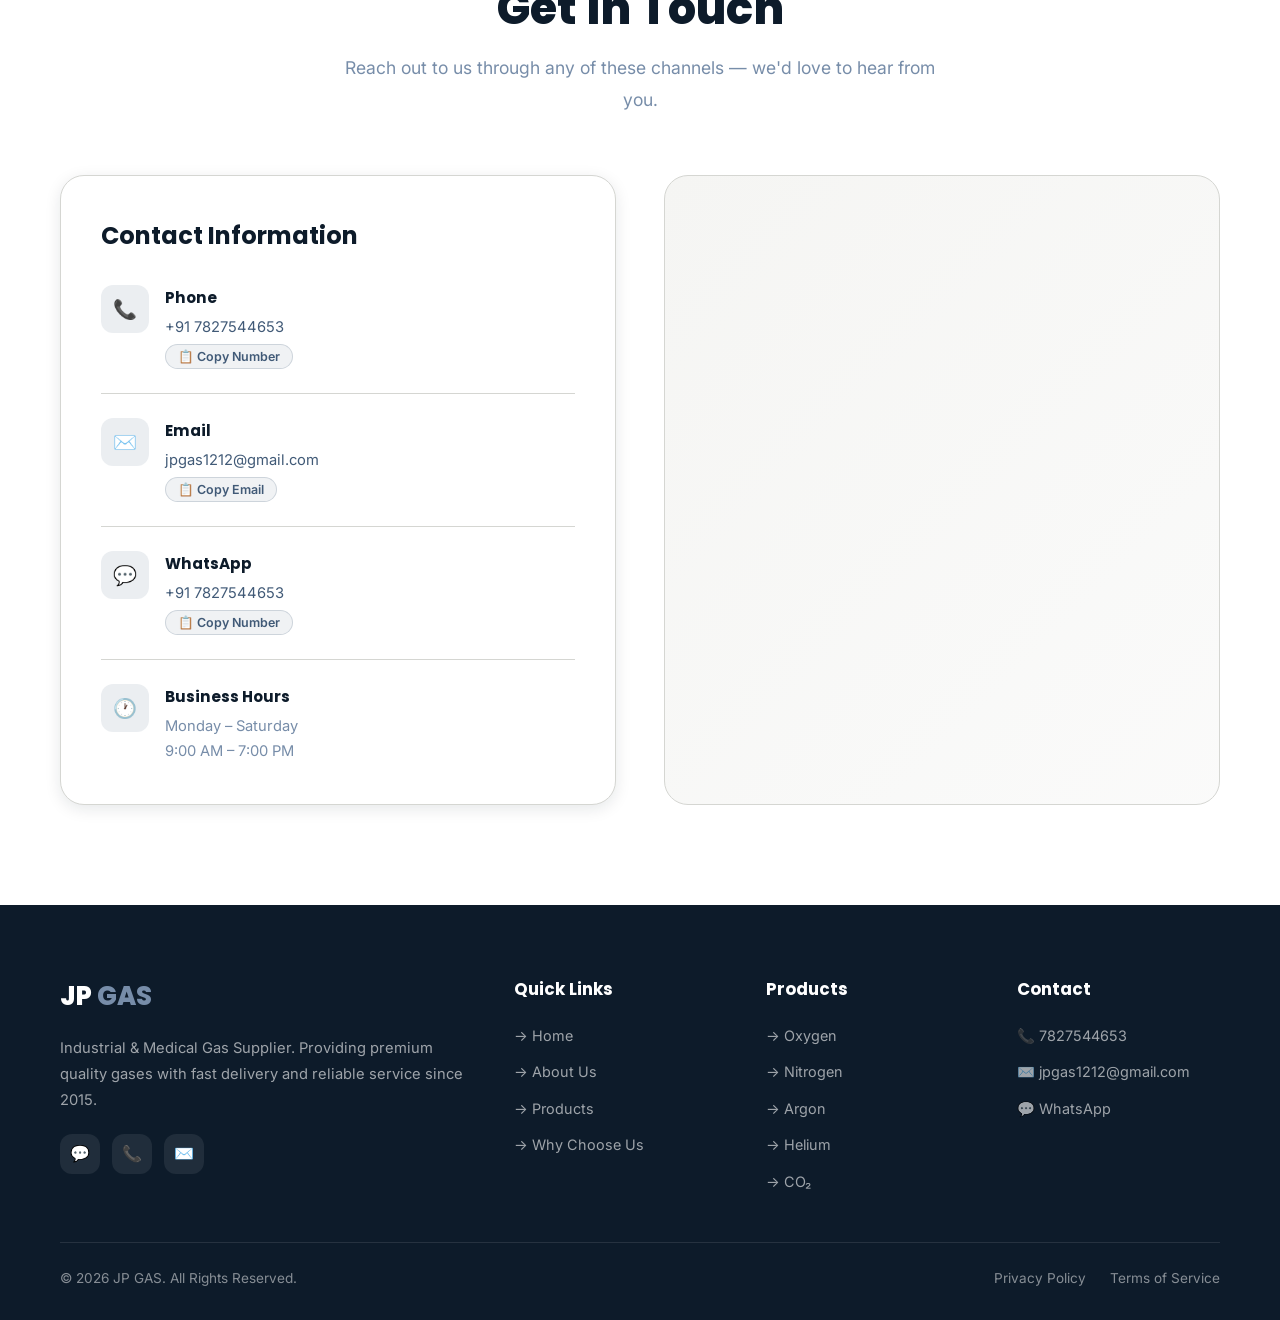
==== commit ae21f427: "refactor: remove Supabase setup wizard and database connection UI components" ====
--- a/index.html
+++ b/index.html
@@ -605,8 +605,7 @@
     </div>
   </section>
 
-  <!-- ======== FAQ SECTION ======== -->
-  <!-- <section class="faq section" id="faq">
+
     <div class="container">
       <div class="section-header fade-up">
         <span class="section-tag">FAQ</span>
@@ -677,7 +676,6 @@
       </div>
     </div>
   </section> -->
-
   <!-- ======== CONTACT SECTION ======== -->
   <section class="contact section" id="contact">
     <div class="container">
